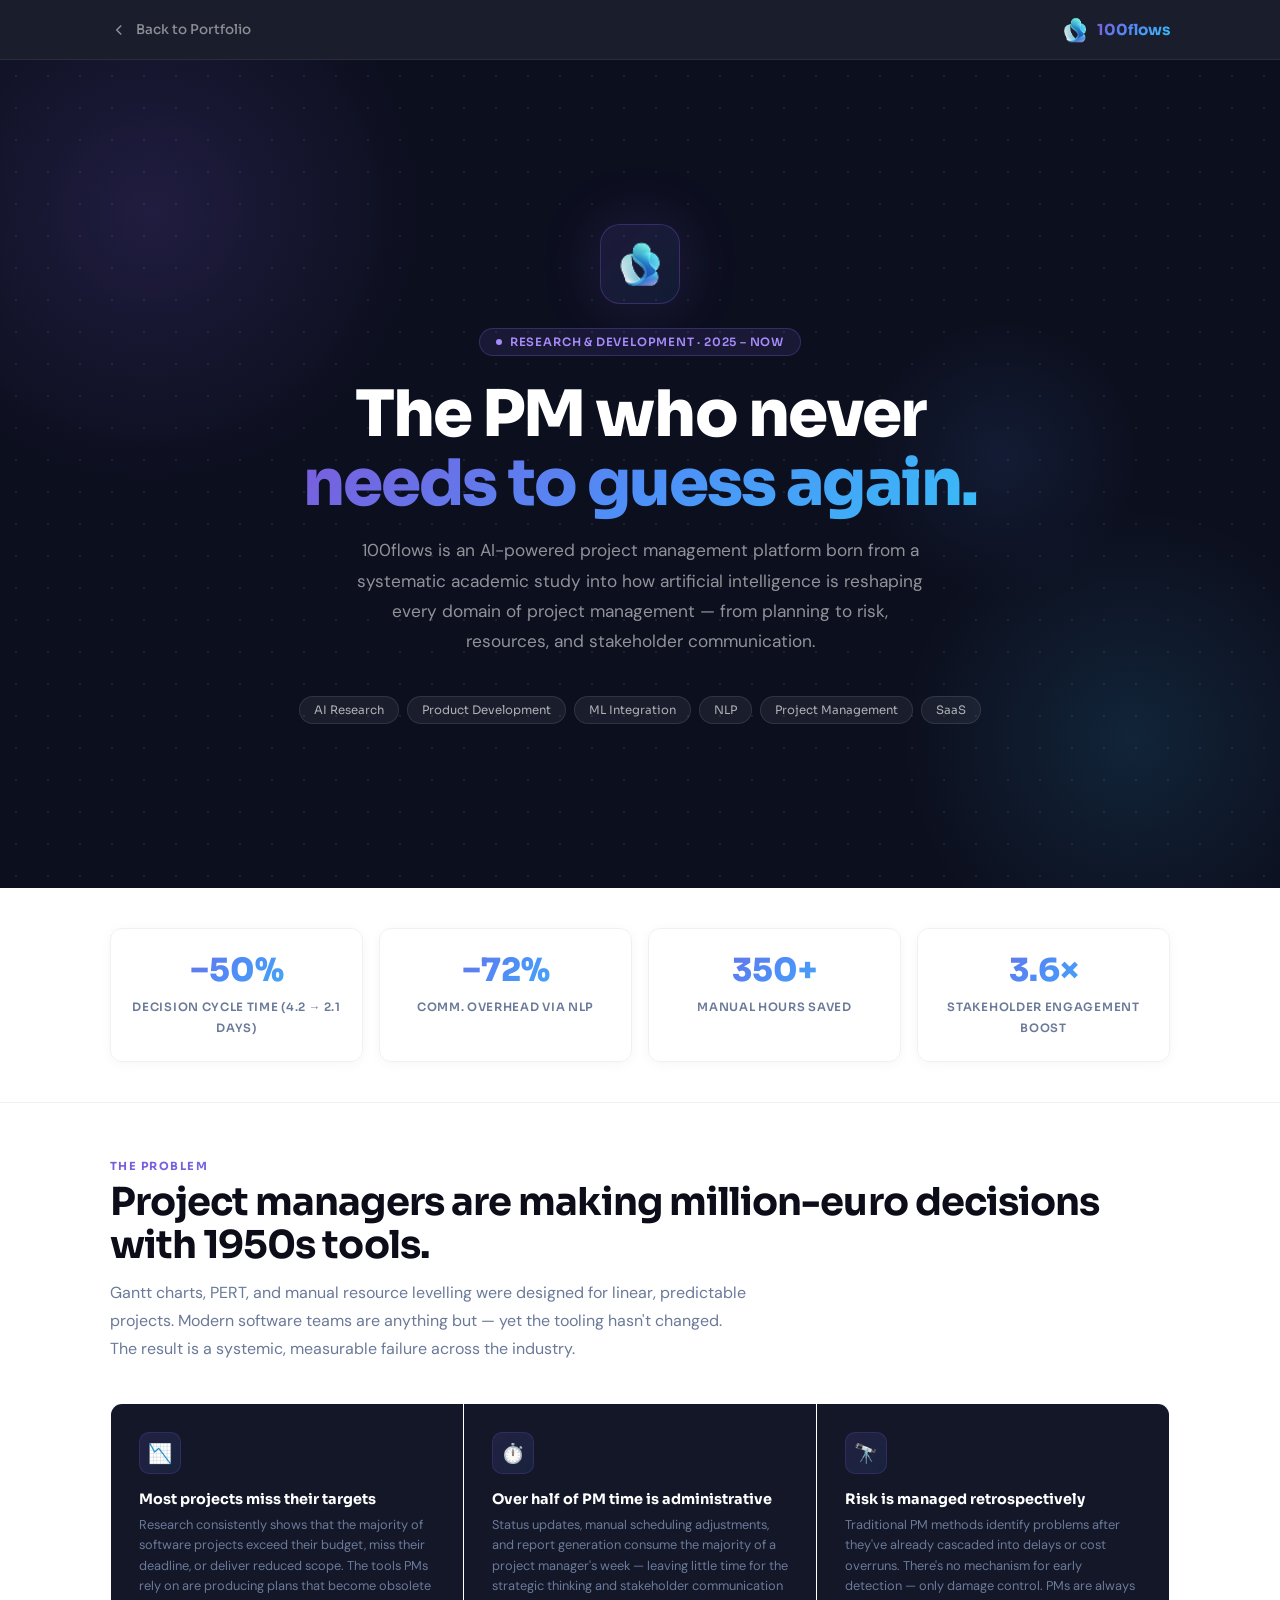
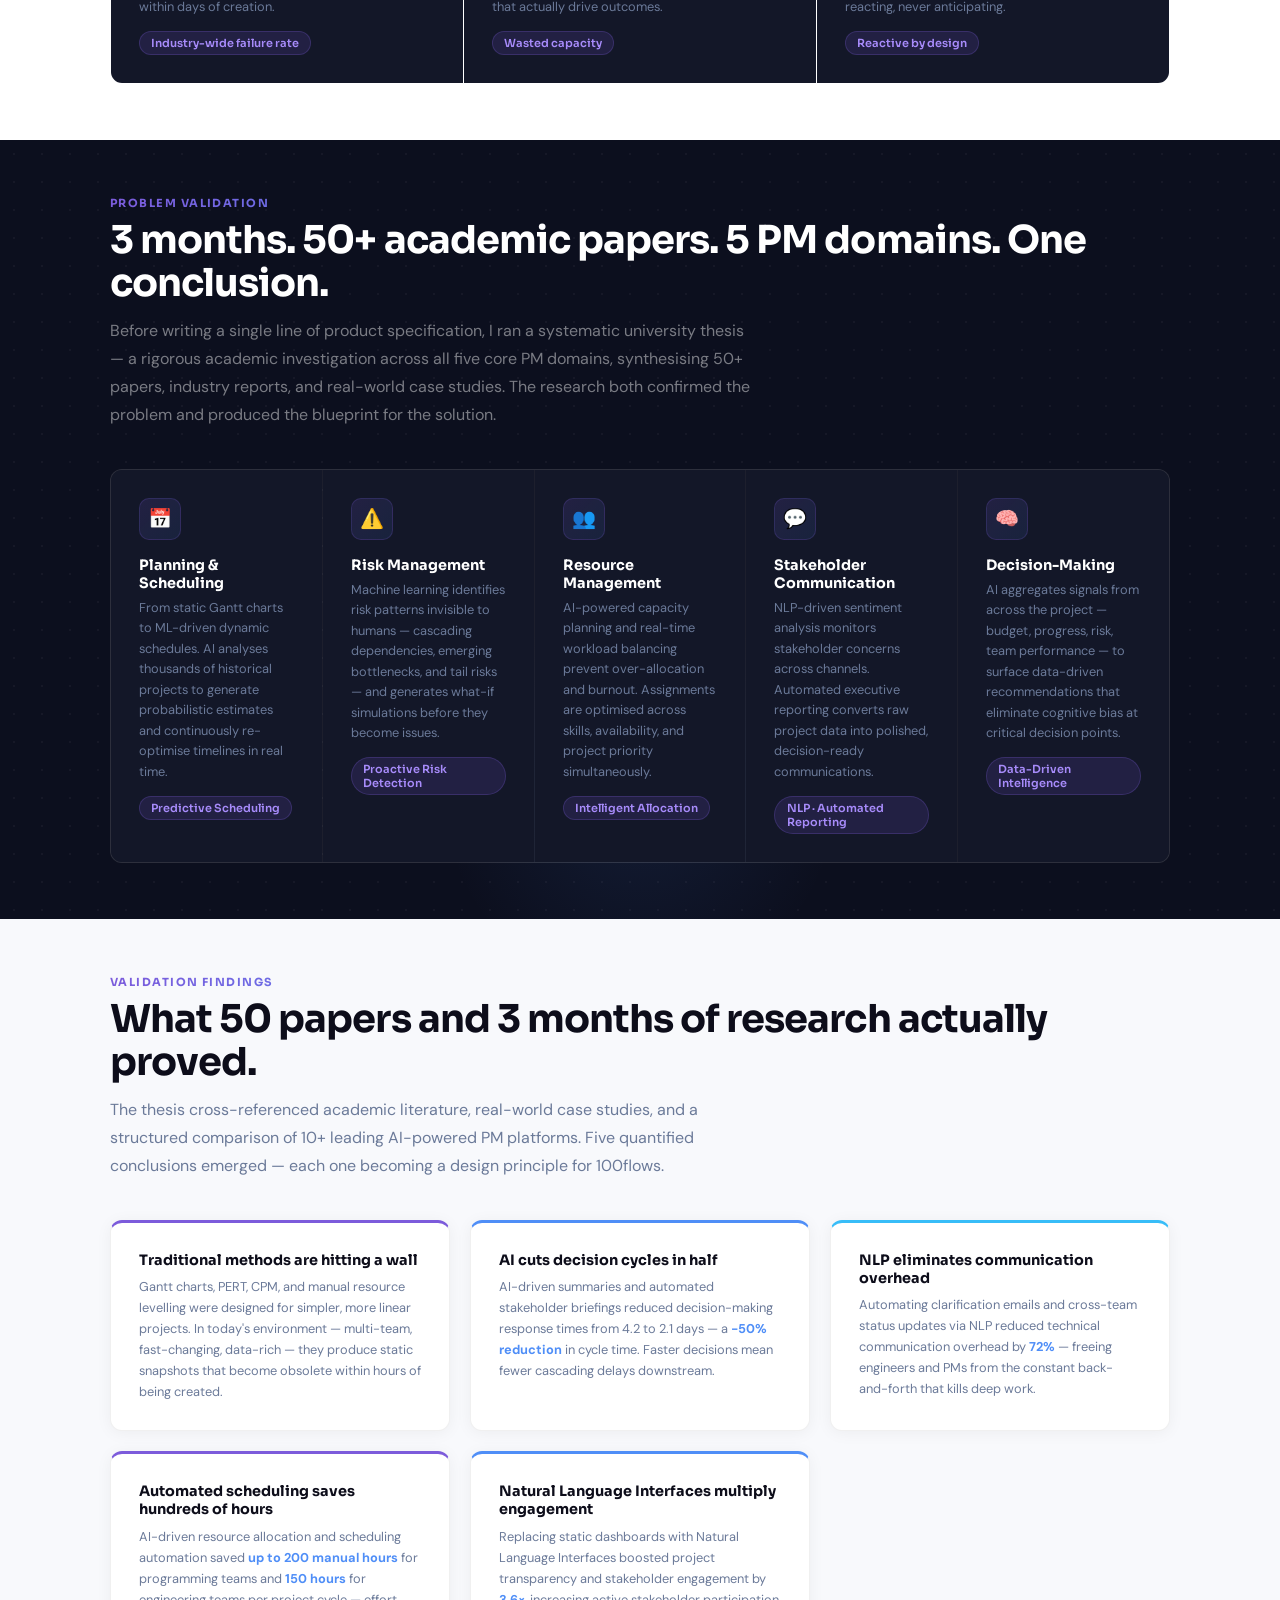
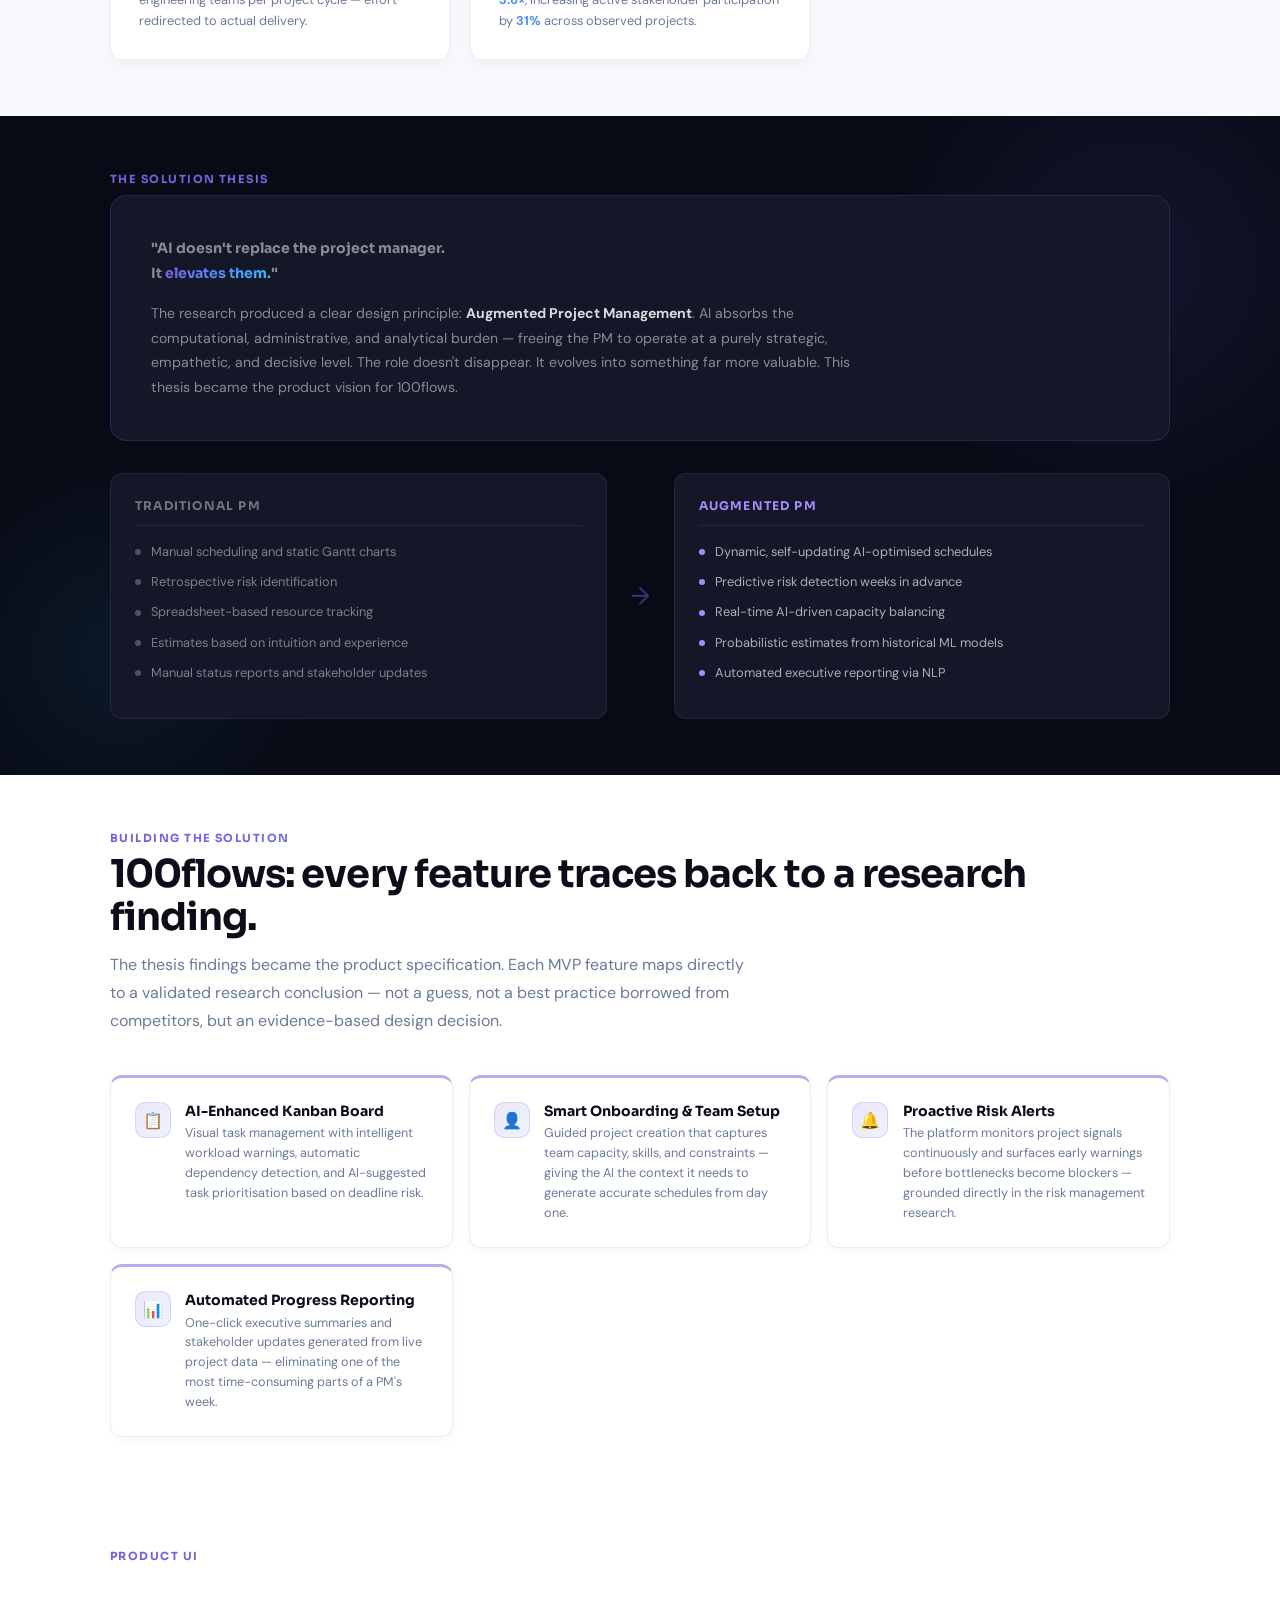
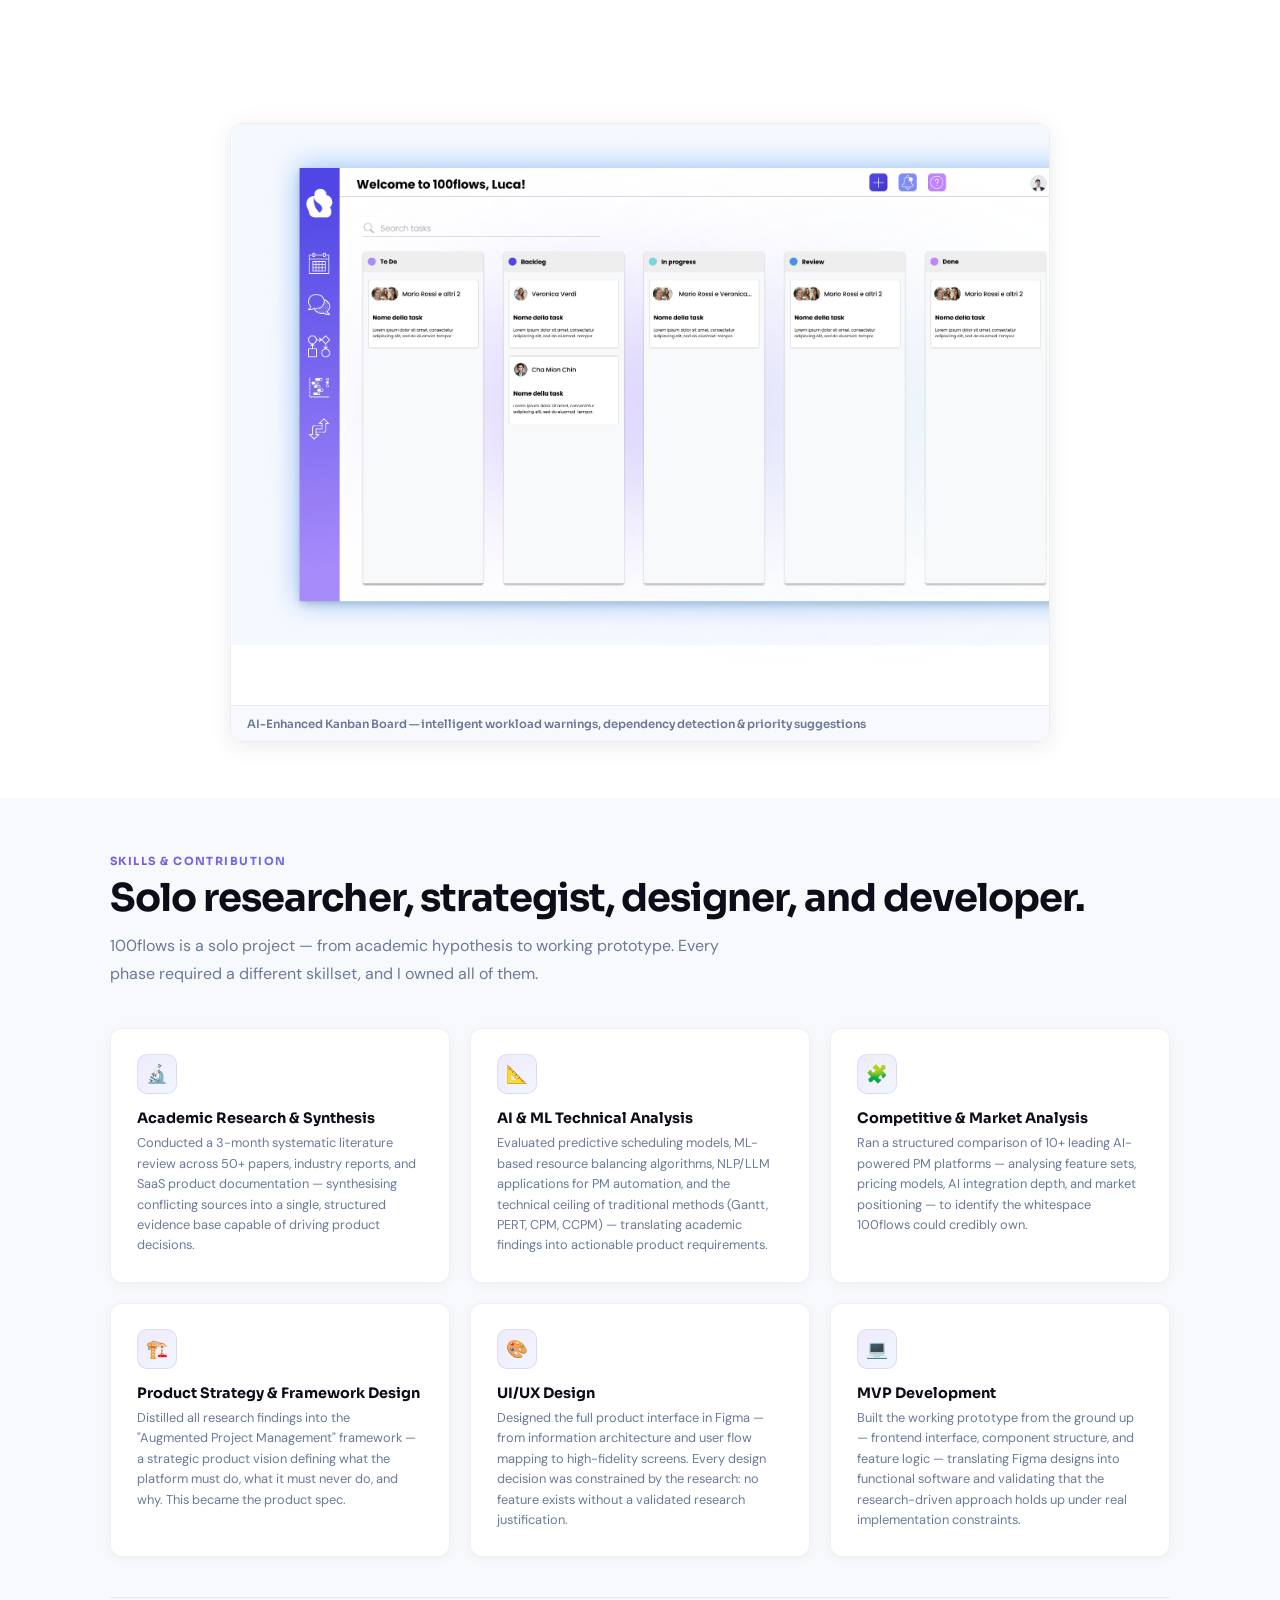
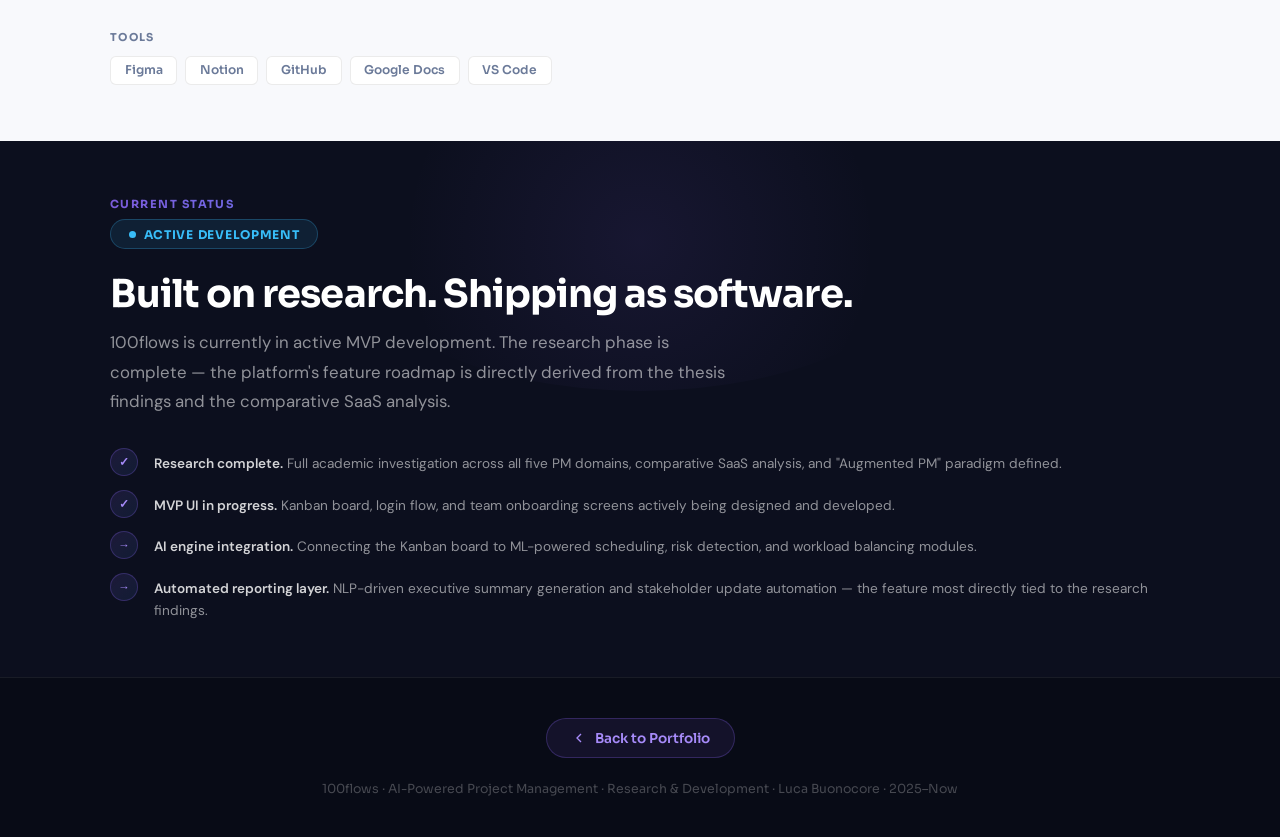
==== 100flows.html @ bc9f70cf "100flows: center kanban screenshot with max-width 820px" ====
<!DOCTYPE html>
<html lang="en">
<head>
  <meta charset="UTF-8"/>
  <meta name="viewport" content="width=device-width, initial-scale=1.0"/>
  <title>100flows – Case Study | Luca Buonocore</title>
  <link href="https://fonts.googleapis.com/css2?family=Sora:wght@300;400;600;700;800&family=DM+Sans:ital,wght@0,300;0,400;0,500;1,300&display=swap" rel="stylesheet"/>
  <style>
    *, *::before, *::after { box-sizing: border-box; margin: 0; padding: 0; }

    :root {
      --text: #0d0d1a;
      --muted: #6b7a99;
      --card-bg: #f8f9fc;
      --fl-dark: #0c0f1e;
      --fl-darker: #080b16;
      --fl-card-dark: #131728;
      --fl-border: rgba(255,255,255,.07);
      --fl-purple: #7c5bdb;
      --fl-blue: #4f8ef7;
      --fl-teal: #38bdf8;
      --fl-grad: linear-gradient(135deg, #7c5bdb 0%, #4f8ef7 50%, #38bdf8 100%);
      --fl-grad-soft: linear-gradient(135deg, rgba(124,91,219,.15) 0%, rgba(79,142,247,.1) 100%);
      --fl-muted: rgba(255,255,255,.45);
    }

    html { scroll-behavior: smooth; }
    body { font-family: 'DM Sans', sans-serif; color: var(--text); background: #fff; overflow-x: hidden; }

    /* ── NAV ── */
    nav {
      position: sticky; top: 0; z-index: 100;
      background: rgba(12,15,30,.94); backdrop-filter: blur(16px);
      border-bottom: 1px solid var(--fl-border);
      height: 60px; display: flex; align-items: center;
      padding: 0 clamp(1rem, 5vw, 3rem);
    }
    .nav-inner {
      max-width: 1060px; width: 100%; margin: auto;
      display: flex; align-items: center; justify-content: space-between;
    }
    .nav-back {
      display: flex; align-items: center; gap: .5rem;
      color: rgba(255,255,255,.5); text-decoration: none;
      font-family: 'Sora', sans-serif; font-size: .84rem; font-weight: 500;
      transition: color .2s;
    }
    .nav-back:hover { color: var(--fl-teal); }
    .nav-back svg { width: 18px; height: 18px; stroke: currentColor; fill: none; stroke-width: 2; }
    .nav-brand {
      display: flex; align-items: center; gap: .55rem;
    }
    .nav-logo-img { width: 26px; height: 26px; }
    .nav-brand-name {
      font-family: 'Sora', sans-serif; font-size: .95rem; font-weight: 700;
      background: var(--fl-grad);
      -webkit-background-clip: text; -webkit-text-fill-color: transparent; background-clip: text;
    }

    /* ── HERO ── */
    .hero {
      position: relative; min-height: 92vh;
      display: flex; align-items: center; justify-content: center;
      text-align: center; padding: 4rem 1.5rem;
      overflow: hidden; background: var(--fl-dark);
    }
    /* Ambient glow */
    .hero-glow {
      position: absolute; border-radius: 50%; pointer-events: none;
    }
    .hg1 { width: 600px; height: 600px; background: radial-gradient(circle, rgba(124,91,219,.18) 0%, transparent 65%); top: -150px; left: -150px; }
    .hg2 { width: 500px; height: 500px; background: radial-gradient(circle, rgba(56,189,248,.12) 0%, transparent 65%); bottom: -100px; right: -100px; }
    .hg3 { width: 300px; height: 300px; background: radial-gradient(circle, rgba(79,142,247,.1) 0%, transparent 65%); top: 30%; right: 10%; }
    /* Dot pattern */
    .hero-dots {
      position: absolute; inset: 0; pointer-events: none;
      background-image: radial-gradient(circle, rgba(255,255,255,.07) 1px, transparent 1px);
      background-size: 32px 32px;
    }
    .hero-content { position: relative; z-index: 2; max-width: 760px; }
    .hero-logo-wrap {
      width: 80px; height: 80px; border-radius: 20px; margin: 0 auto 1.5rem;
      background: var(--fl-grad-soft);
      border: 1px solid rgba(124,91,219,.3);
      display: flex; align-items: center; justify-content: center;
      box-shadow: 0 0 60px rgba(124,91,219,.2);
    }
    .hero-logo-wrap img { width: 46px; height: 46px; }
    .hero-badge {
      display: inline-flex; align-items: center; gap: .5rem; margin-bottom: 1.5rem;
      padding: .35rem 1rem; border-radius: 99px;
      background: rgba(124,91,219,.12); border: 1px solid rgba(124,91,219,.3);
      font-family: 'Sora', sans-serif; font-size: .72rem; font-weight: 600;
      color: #a78bfa; letter-spacing: .07em; text-transform: uppercase;
    }
    .hero-badge-dot { width: 6px; height: 6px; border-radius: 50%; background: #a78bfa; display: inline-block; animation: pulse 2s ease-in-out infinite; }
    @keyframes pulse { 0%,100% { opacity:1; } 50% { opacity:.4; } }
    .hero h1 {
      font-family: 'Sora', sans-serif;
      font-size: clamp(2.2rem, 5.5vw, 4rem);
      font-weight: 800; color: #fff;
      line-height: 1.08; letter-spacing: -.03em; margin-bottom: 1.1rem;
    }
    .hero h1 span {
      background: var(--fl-grad);
      -webkit-background-clip: text; -webkit-text-fill-color: transparent; background-clip: text;
    }
    .hero-sub {
      font-size: clamp(.9rem, 2.2vw, 1.08rem);
      color: rgba(255,255,255,.55); line-height: 1.75;
      max-width: 580px; margin: 0 auto 2.5rem;
    }
    .hero-tags { display: flex; flex-wrap: wrap; gap: .5rem; justify-content: center; }
    .hero-tag {
      padding: .35rem .88rem; border-radius: 99px;
      background: rgba(255,255,255,.06); border: 1px solid rgba(255,255,255,.1);
      font-size: .73rem; font-family: 'Sora', sans-serif; color: rgba(255,255,255,.65);
    }

    /* ── STATS STRIP ── */
    .stats-strip { background: #fff; padding: 2.5rem clamp(1rem, 5vw, 3rem); border-bottom: 1px solid rgba(0,0,0,.06); }
    .stats-inner {
      max-width: 1060px; margin: auto;
      display: grid; grid-template-columns: repeat(auto-fit, minmax(150px, 1fr)); gap: 1rem;
    }
    .stat-card {
      text-align: center; padding: 1.5rem 1rem;
      border-radius: 12px; border: 1px solid rgba(0,0,0,.06);
      box-shadow: 0 2px 12px rgba(0,0,0,.04);
      transition: transform .2s, box-shadow .2s;
    }
    .stat-card:hover { transform: translateY(-3px); box-shadow: 0 8px 28px rgba(124,91,219,.1); }
    .stat-num {
      font-family: 'Sora', sans-serif; font-size: 2rem; font-weight: 800;
      background: var(--fl-grad);
      -webkit-background-clip: text; -webkit-text-fill-color: transparent; background-clip: text;
      display: block; line-height: 1.1; margin-bottom: .4rem;
    }
    .stat-label { font-size: .72rem; color: var(--muted); font-family: 'Sora', sans-serif; font-weight: 600; text-transform: uppercase; letter-spacing: .06em; }

    /* ── SHARED ── */
    section { padding: clamp(2rem, 4.5vw, 3.5rem) clamp(1rem, 5vw, 3rem); }
    .section-inner { max-width: 1060px; margin: auto; }
    .section-label {
      font-family: 'Sora', sans-serif; font-size: .7rem; font-weight: 700;
      text-transform: uppercase; letter-spacing: .13em;
      background: var(--fl-grad);
      -webkit-background-clip: text; -webkit-text-fill-color: transparent; background-clip: text;
      display: block; margin-bottom: .55rem;
    }
    .section-title {
      font-family: 'Sora', sans-serif;
      font-size: clamp(1.6rem, 4vw, 2.4rem);
      font-weight: 700; margin-bottom: .75rem;
      line-height: 1.12; letter-spacing: -.025em;
    }
    .section-desc { font-size: clamp(.88rem, 2vw, 1rem); line-height: 1.75; max-width: 640px; margin-bottom: 2.5rem; }
    .on-light .section-title { color: var(--text); }
    .on-light .section-desc { color: var(--muted); }
    .on-dark .section-title { color: #fff; }
    .on-dark .section-desc { color: var(--fl-muted); }

    /* ── THE RESEARCH (dark) ── */
    #research { background: var(--fl-dark); position: relative; overflow: hidden; }
    #research::before {
      content: ''; position: absolute; inset: 0;
      background-image: radial-gradient(circle, rgba(255,255,255,.04) 1px, transparent 1px);
      background-size: 28px 28px; pointer-events: none;
    }
    .research-glow { position: absolute; width: 400px; height: 400px; border-radius: 50%; background: radial-gradient(circle, rgba(79,142,247,.1) 0%, transparent 70%); bottom: -80px; left: 50%; transform: translateX(-50%); pointer-events: none; }
    .domains-grid {
      display: grid; grid-template-columns: repeat(auto-fit, minmax(180px, 1fr));
      gap: 1px; background: var(--fl-border);
      border: 1px solid var(--fl-border); border-radius: 12px; overflow: hidden;
      position: relative; z-index: 1;
    }
    .domain-card {
      background: var(--fl-card-dark); padding: 1.75rem;
      transition: background .2s;
    }
    .domain-card:hover { background: #2d1f5a; }
    .domain-card:hover h3 { color: #fff; }
    .domain-card:hover p  { color: rgba(255,255,255,.55); }
    .domain-icon {
      width: 42px; height: 42px; border-radius: 10px; margin-bottom: 1rem;
      background: var(--fl-grad-soft); border: 1px solid rgba(124,91,219,.2);
      display: flex; align-items: center; justify-content: center; font-size: 1.2rem;
    }
    .domain-card h3 { font-family: 'Sora', sans-serif; font-size: .9rem; font-weight: 700; color: #fff; margin-bottom: .4rem; }
    .domain-card p { font-size: .8rem; color: var(--muted); line-height: 1.6; }
    .domain-tag {
      display: inline-block; margin-top: .85rem;
      padding: .25rem .7rem; border-radius: 99px;
      background: rgba(124,91,219,.15); border: 1px solid rgba(124,91,219,.25);
      font-family: 'Sora', sans-serif; font-size: .7rem; font-weight: 600; color: #a78bfa;
    }

    /* ── KEY FINDINGS (light) ── */
    #findings { background: var(--card-bg); }
    .findings-grid { display: grid; grid-template-columns: repeat(auto-fit, minmax(280px, 1fr)); gap: 1.25rem; }
    .finding-card {
      background: #fff; border-radius: 12px;
      border: 1px solid rgba(0,0,0,.06); padding: 1.75rem;
      box-shadow: 0 2px 16px rgba(0,0,0,.05);
      border-top: 3px solid transparent;
      border-image: var(--fl-grad) 1;
      border-image-slice: 0 0 0 0 / 0 0 3px 0;
      transition: transform .25s, box-shadow .25s;
    }
    /* Simplified top border using box shadow trick */
    .finding-card { border-top: 3px solid; border-image: none; }
    .finding-card:nth-child(1) { border-top-color: #7c5bdb; }
    .finding-card:nth-child(2) { border-top-color: #4f8ef7; }
    .finding-card:nth-child(3) { border-top-color: #38bdf8; }
    .finding-card:nth-child(4) { border-top-color: #7c5bdb; }
    .finding-card:nth-child(5) { border-top-color: #4f8ef7; }
    .finding-card:hover { transform: translateY(-4px); box-shadow: 0 12px 36px rgba(124,91,219,.1); }
    .finding-card h3 { font-family: 'Sora', sans-serif; font-size: .9rem; font-weight: 700; margin-bottom: .45rem; }
    .finding-card p { font-size: .8rem; color: var(--muted); line-height: 1.65; }

    /* ── THE PARADIGM (dark) ── */
    #paradigm { background: var(--fl-darker); position: relative; overflow: hidden; }
    .paradigm-glow1 { position: absolute; width: 500px; height: 500px; border-radius: 50%; background: radial-gradient(circle, rgba(124,91,219,.12) 0%, transparent 70%); top: -100px; right: -100px; pointer-events: none; }
    .paradigm-glow2 { position: absolute; width: 400px; height: 400px; border-radius: 50%; background: radial-gradient(circle, rgba(56,189,248,.08) 0%, transparent 70%); bottom: -80px; left: -80px; pointer-events: none; }
    .paradigm-box {
      background: var(--fl-card-dark); border: 1px solid rgba(124,91,219,.2);
      border-radius: 16px; padding: 2.5rem; margin-bottom: 2rem;
      position: relative; z-index: 1;
    }
    .paradigm-quote {
      font-family: 'Sora', sans-serif; font-size: clamp(1.3rem, 3vw, 1.8rem);
      font-weight: 700; color: #fff; line-height: 1.3;
      margin-bottom: 1rem;
    }
    .paradigm-quote span {
      background: var(--fl-grad);
      -webkit-background-clip: text; -webkit-text-fill-color: transparent; background-clip: text;
    }
    .paradigm-box p { font-size: .88rem; color: rgba(255,255,255,.5); line-height: 1.75; max-width: 700px; }
    .shift-grid { display: grid; grid-template-columns: 1fr auto 1fr; gap: 1.5rem; align-items: center; position: relative; z-index: 1; }
    .shift-col { background: var(--fl-card-dark); border: 1px solid var(--fl-border); border-radius: 12px; padding: 1.5rem; }
    .shift-col h4 { font-family: 'Sora', sans-serif; font-size: .75rem; font-weight: 700; text-transform: uppercase; letter-spacing: .1em; margin-bottom: 1rem; padding-bottom: .75rem; border-bottom: 1px solid var(--fl-border); }
    .shift-col.before h4 { color: rgba(255,255,255,.4); }
    .shift-col.after h4 { color: #a78bfa; }
    .shift-item { display: flex; gap: .65rem; margin-bottom: .7rem; align-items: flex-start; }
    .shift-dot { width: 6px; height: 6px; border-radius: 50%; margin-top: .45rem; flex-shrink: 0; }
    .before .shift-dot { background: rgba(255,255,255,.25); }
    .after .shift-dot { background: #a78bfa; }
    .shift-item p { font-size: .8rem; color: rgba(255,255,255,.45); line-height: 1.5; }
    .after .shift-item p { color: rgba(255,255,255,.65); }
    .shift-arrow {
      font-size: 1.5rem; color: rgba(124,91,219,.5);
      display: flex; align-items: center; justify-content: center;
    }

    /* ── MVP (light) ── */
    #mvp { background: #fff; }
    .mvp-feature-list { display: grid; grid-template-columns: repeat(auto-fit, minmax(280px, 1fr)); gap: 1rem; }
    .mvp-feature {
      display: flex; gap: .9rem; align-items: flex-start;
      background: #fff; border: 1px solid rgba(0,0,0,.07);
      border-top: 3px solid rgba(124,91,219,.5);
      border-radius: 12px; padding: 1.5rem;
      box-shadow: 0 2px 12px rgba(0,0,0,.04);
      transition: transform .2s, box-shadow .2s;
    }
    .mvp-feature:hover { transform: translateY(-3px); box-shadow: 0 10px 32px rgba(124,91,219,.12); }
    .mvp-feature-dot {
      width: 36px; height: 36px; border-radius: 10px; flex-shrink: 0;
      background: linear-gradient(135deg, rgba(124,91,219,.15), rgba(79,142,247,.1));
      border: 1px solid rgba(124,91,219,.2);
      display: flex; align-items: center; justify-content: center; font-size: 1rem;
    }
    .mvp-feature h4 { font-family: 'Sora', sans-serif; font-size: .88rem; font-weight: 700; margin-bottom: .2rem; }
    .mvp-feature p { font-size: .79rem; color: var(--muted); line-height: 1.58; }
    /* Screenshots */
    .screenshot-grid { display: grid; grid-template-columns: 1fr 1fr; gap: 1.25rem; }
    .screenshot-wrap {
      border-radius: 12px; overflow: hidden;
      border: 1px solid rgba(0,0,0,.07);
      box-shadow: 0 4px 24px rgba(0,0,0,.08);
      transition: transform .3s, box-shadow .3s;
    }
    .screenshot-wrap:first-child { grid-column: 1 / -1; }
    .screenshot-wrap:hover { transform: translateY(-4px); box-shadow: 0 12px 40px rgba(124,91,219,.12); }
    .screenshot-wrap img { width: 100%; display: block; }
    .screenshot-caption {
      padding: .65rem 1rem; background: #f8f9fc;
      font-family: 'Sora', sans-serif; font-size: .72rem;
      font-weight: 600; color: var(--muted); border-top: 1px solid rgba(0,0,0,.06);
    }

    /* ── MY ROLE ── */
    #my-role { background: var(--card-bg); }
    .role-grid { display: grid; grid-template-columns: repeat(auto-fit, minmax(280px, 1fr)); gap: 1.25rem; }
    .role-card {
      background: #fff; border-radius: 12px; border: 1px solid rgba(0,0,0,.06);
      padding: 1.6rem; box-shadow: 0 2px 12px rgba(0,0,0,.04);
      transition: transform .2s, box-shadow .2s;
    }
    .role-card:hover { transform: translateY(-3px); box-shadow: 0 8px 28px rgba(124,91,219,.1); }
    .role-icon {
      width: 40px; height: 40px; border-radius: 10px;
      background: linear-gradient(135deg, rgba(124,91,219,.12), rgba(79,142,247,.08));
      border: 1px solid rgba(124,91,219,.15);
      display: flex; align-items: center; justify-content: center; font-size: 1.1rem; margin-bottom: .9rem;
    }
    .role-card h4 { font-family: 'Sora', sans-serif; font-size: .9rem; font-weight: 700; margin-bottom: .4rem; }
    .role-card p { font-size: .8rem; color: var(--muted); line-height: 1.6; }

    /* ── STATUS (dark) ── */
    #status { background: var(--fl-dark); position: relative; overflow: hidden; }
    .status-glow { position: absolute; width: 600px; height: 300px; border-radius: 50%; background: radial-gradient(circle, rgba(124,91,219,.1) 0%, transparent 70%); top: -50px; left: 50%; transform: translateX(-50%); pointer-events: none; }
    .status-content { position: relative; z-index: 1; }
    .status-badge {
      display: inline-flex; align-items: center; gap: .5rem; margin-bottom: 1.5rem;
      padding: .4rem 1.1rem; border-radius: 99px;
      background: rgba(56,189,248,.1); border: 1px solid rgba(56,189,248,.25);
      font-family: 'Sora', sans-serif; font-size: .75rem; font-weight: 700;
      color: #38bdf8; letter-spacing: .06em; text-transform: uppercase;
    }
    .status-badge-dot { width: 7px; height: 7px; border-radius: 50%; background: #38bdf8; display: inline-block; animation: pulse 2s ease-in-out infinite; }
    .status-desc { font-size: clamp(.9rem, 2vw, 1.05rem); color: rgba(255,255,255,.55); line-height: 1.75; max-width: 620px; margin-bottom: 2rem; }
    .roadmap-items { display: flex; flex-direction: column; gap: .85rem; }
    .roadmap-item { display: flex; gap: 1rem; align-items: flex-start; }
    .roadmap-num {
      width: 28px; height: 28px; border-radius: 50%; flex-shrink: 0;
      background: var(--fl-grad-soft); border: 1px solid rgba(124,91,219,.3);
      display: flex; align-items: center; justify-content: center;
      font-family: 'Sora', sans-serif; font-size: .72rem; font-weight: 700; color: #a78bfa;
    }
    .roadmap-item p { font-size: .85rem; color: rgba(255,255,255,.55); line-height: 1.6; padding-top: .3rem; }
    .roadmap-item p strong { color: rgba(255,255,255,.82); font-weight: 600; }


    /* ── TOOLS STRIP ── */
    .fl-tools { margin-top: 2.5rem; padding-top: 2rem; border-top: 1px solid rgba(0,0,0,.06); }
    .fl-tools-label { font-family: 'Sora', sans-serif; font-size: .68rem; font-weight: 700; text-transform: uppercase; letter-spacing: .12em; color: var(--muted); margin-bottom: .75rem; }
    .fl-tools-row { display: flex; flex-wrap: wrap; gap: .5rem; }
    .fl-tool { padding: .32rem .85rem; border-radius: 6px; background: #fff; border: 1px solid rgba(0,0,0,.08); font-family: 'Sora', sans-serif; font-size: .76rem; font-weight: 600; color: var(--muted); }

    /* ── FOOTER ── */
    .flows-footer {
      background: var(--fl-darker); padding: 2.5rem clamp(1rem, 5vw, 3rem);
      text-align: center; border-top: 1px solid var(--fl-border);
    }
    .back-btn {
      display: inline-flex; align-items: center; gap: .5rem; margin-bottom: 1.4rem;
      padding: .65rem 1.5rem; border-radius: 99px;
      background: rgba(124,91,219,.1); border: 1px solid rgba(124,91,219,.3);
      color: #a78bfa; text-decoration: none;
      font-family: 'Sora', sans-serif; font-size: .85rem; font-weight: 600;
      transition: background .2s, border-color .2s;
    }
    .back-btn:hover { background: rgba(124,91,219,.2); border-color: rgba(124,91,219,.5); }
    .back-btn svg { width: 16px; height: 16px; stroke: currentColor; fill: none; stroke-width: 2; }
    .flows-footer p { font-size: .78rem; color: rgba(255,255,255,.25); font-family: 'Sora', sans-serif; }

    /* ── RESPONSIVE ── */
    @media (max-width: 720px) {
      .mvp-intro-grid { grid-template-columns: 1fr; }
      .shift-grid { grid-template-columns: 1fr; }
      .shift-arrow { transform: rotate(90deg); }
      .screenshot-grid { grid-template-columns: 1fr; }
      .screenshot-wrap:first-child { grid-column: auto; }
    }
  </style>
</head>
<body>

<!-- NAV -->
<nav>
  <div class="nav-inner">
    <a href="index.html" class="nav-back">
      <svg viewBox="0 0 24 24"><polyline points="15 18 9 12 15 6"/></svg>
      Back to Portfolio
    </a>
    <div class="nav-brand">
      <img src="img/100flows/logo.png" alt="100flows logo" class="nav-logo-img"/>
      <span class="nav-brand-name">100flows</span>
    </div>
  </div>
</nav>

<!-- HERO -->
<section class="hero">
  <div class="hero-glow hg1"></div>
  <div class="hero-glow hg2"></div>
  <div class="hero-glow hg3"></div>
  <div class="hero-dots"></div>

  <div class="hero-content">
    <div class="hero-logo-wrap">
      <img src="img/100flows/logo.png" alt="100flows"/>
    </div>
    <div class="hero-badge">
      <span class="hero-badge-dot"></span>
      Research &amp; Development · 2025 – Now
    </div>
    <h1>The PM who never<br><span>needs to guess again.</span></h1>
    <p class="hero-sub">
      100flows is an AI-powered project management platform born from a systematic academic study into how artificial intelligence is reshaping every domain of project management — from planning to risk, resources, and stakeholder communication.
    </p>
    <div class="hero-tags">
      <span class="hero-tag">AI Research</span>
      <span class="hero-tag">Product Development</span>
      <span class="hero-tag">ML Integration</span>
      <span class="hero-tag">NLP</span>
      <span class="hero-tag">Project Management</span>
      <span class="hero-tag">SaaS</span>
    </div>
  </div>
</section>

<!-- STATS STRIP -->
<div class="stats-strip">
  <div class="stats-inner">
    <div class="stat-card">
      <span class="stat-num">−50%</span>
      <span class="stat-label">Decision Cycle Time (4.2 → 2.1 days)</span>
    </div>
    <div class="stat-card">
      <span class="stat-num">−72%</span>
      <span class="stat-label">Comm. Overhead via NLP</span>
    </div>
    <div class="stat-card">
      <span class="stat-num">350+</span>
      <span class="stat-label">Manual Hours Saved</span>
    </div>
    <div class="stat-card">
      <span class="stat-num">3.6×</span>
      <span class="stat-label">Stakeholder Engagement Boost</span>
    </div>
  </div>
</div>

<!-- THE PROBLEM -->
<section id="problem" class="on-light">
  <div class="section-inner">
    <span class="section-label">The Problem</span>
    <h2 class="section-title">Project managers are making million-euro decisions with 1950s tools.</h2>
    <p class="section-desc">
      Gantt charts, PERT, and manual resource levelling were designed for linear, predictable projects. Modern software teams are anything but — yet the tooling hasn't changed. The result is a systemic, measurable failure across the industry.
    </p>
    <div class="domains-grid">
      <div class="domain-card">
        <div class="domain-icon">📉</div>
        <h3>Most projects miss their targets</h3>
        <p>Research consistently shows that the majority of software projects exceed their budget, miss their deadline, or deliver reduced scope. The tools PMs rely on are producing plans that become obsolete within days of creation.</p>
        <span class="domain-tag">Industry-wide failure rate</span>
      </div>
      <div class="domain-card">
        <div class="domain-icon">⏱️</div>
        <h3>Over half of PM time is administrative</h3>
        <p>Status updates, manual scheduling adjustments, and report generation consume the majority of a project manager's week — leaving little time for the strategic thinking and stakeholder communication that actually drive outcomes.</p>
        <span class="domain-tag">Wasted capacity</span>
      </div>
      <div class="domain-card">
        <div class="domain-icon">🔭</div>
        <h3>Risk is managed retrospectively</h3>
        <p>Traditional PM methods identify problems after they've already cascaded into delays or cost overruns. There's no mechanism for early detection — only damage control. PMs are always reacting, never anticipating.</p>
        <span class="domain-tag">Reactive by design</span>
      </div>
    </div>
  </div>
</section>

<!-- VALIDATING THE PROBLEM -->
<section id="research" class="on-dark">
  <div class="research-glow"></div>
  <div class="section-inner">
    <span class="section-label">Problem Validation</span>
    <h2 class="section-title">3 months. 50+ academic papers. 5 PM domains. One conclusion.</h2>
    <p class="section-desc">
      Before writing a single line of product specification, I ran a systematic university thesis — a rigorous academic investigation across all five core PM domains, synthesising 50+ papers, industry reports, and real-world case studies. The research both confirmed the problem and produced the blueprint for the solution.
    </p>
    <div class="domains-grid">
      <div class="domain-card">
        <div class="domain-icon">📅</div>
        <h3>Planning &amp; Scheduling</h3>
        <p>From static Gantt charts to ML-driven dynamic schedules. AI analyses thousands of historical projects to generate probabilistic estimates and continuously re-optimise timelines in real time.</p>
        <span class="domain-tag">Predictive Scheduling</span>
      </div>
      <div class="domain-card">
        <div class="domain-icon">⚠️</div>
        <h3>Risk Management</h3>
        <p>Machine learning identifies risk patterns invisible to humans — cascading dependencies, emerging bottlenecks, and tail risks — and generates what-if simulations before they become issues.</p>
        <span class="domain-tag">Proactive Risk Detection</span>
      </div>
      <div class="domain-card">
        <div class="domain-icon">👥</div>
        <h3>Resource Management</h3>
        <p>AI-powered capacity planning and real-time workload balancing prevent over-allocation and burnout. Assignments are optimised across skills, availability, and project priority simultaneously.</p>
        <span class="domain-tag">Intelligent Allocation</span>
      </div>
      <div class="domain-card">
        <div class="domain-icon">💬</div>
        <h3>Stakeholder Communication</h3>
        <p>NLP-driven sentiment analysis monitors stakeholder concerns across channels. Automated executive reporting converts raw project data into polished, decision-ready communications.</p>
        <span class="domain-tag">NLP · Automated Reporting</span>
      </div>
      <div class="domain-card">
        <div class="domain-icon">🧠</div>
        <h3>Decision-Making</h3>
        <p>AI aggregates signals from across the project — budget, progress, risk, team performance — to surface data-driven recommendations that eliminate cognitive bias at critical decision points.</p>
        <span class="domain-tag">Data-Driven Intelligence</span>
      </div>
    </div>
  </div>
</section>

<!-- KEY FINDINGS -->
<section id="findings" class="on-light">
  <div class="section-inner">
    <span class="section-label">Validation Findings</span>
    <h2 class="section-title">What 50 papers and 3 months of research actually proved.</h2>
    <p class="section-desc">
      The thesis cross-referenced academic literature, real-world case studies, and a structured comparison of 10+ leading AI-powered PM platforms. Five quantified conclusions emerged — each one becoming a design principle for 100flows.
    </p>
    <div class="findings-grid">
      <div class="finding-card">
        <h3>Traditional methods are hitting a wall</h3>
        <p>Gantt charts, PERT, CPM, and manual resource levelling were designed for simpler, more linear projects. In today's environment — multi-team, fast-changing, data-rich — they produce static snapshots that become obsolete within hours of being created.</p>
      </div>
      <div class="finding-card">
        <h3>AI cuts decision cycles in half</h3>
        <p>AI-driven summaries and automated stakeholder briefings reduced decision-making response times from 4.2 to 2.1 days — a <strong style="color:#4f8ef7;">−50% reduction</strong> in cycle time. Faster decisions mean fewer cascading delays downstream.</p>
      </div>
      <div class="finding-card">
        <h3>NLP eliminates communication overhead</h3>
        <p>Automating clarification emails and cross-team status updates via NLP reduced technical communication overhead by <strong style="color:#4f8ef7;">72%</strong> — freeing engineers and PMs from the constant back-and-forth that kills deep work.</p>
      </div>
      <div class="finding-card">
        <h3>Automated scheduling saves hundreds of hours</h3>
        <p>AI-driven resource allocation and scheduling automation saved <strong style="color:#4f8ef7;">up to 200 manual hours</strong> for programming teams and <strong style="color:#4f8ef7;">150 hours</strong> for engineering teams per project cycle — effort redirected to actual delivery.</p>
      </div>
      <div class="finding-card">
        <h3>Natural Language Interfaces multiply engagement</h3>
        <p>Replacing static dashboards with Natural Language Interfaces boosted project transparency and stakeholder engagement by <strong style="color:#4f8ef7;">3.6×</strong>, increasing active stakeholder participation by <strong style="color:#4f8ef7;">31%</strong> across observed projects.</p>
      </div>
    </div>
  </div>
</section>

<!-- THE PARADIGM -->
<section id="paradigm" class="on-dark">
  <div class="paradigm-glow1"></div>
  <div class="paradigm-glow2"></div>
  <div class="section-inner">
    <span class="section-label">The Solution Thesis</span>
    <div class="paradigm-box">
      <p class="paradigm-quote">
        "AI doesn't replace the project manager.<br>
        It <span>elevates them.</span>"
      </p>
      <p>
        The research produced a clear design principle: <strong style="color:rgba(255,255,255,.85);">Augmented Project Management</strong>. AI absorbs the computational, administrative, and analytical burden — freeing the PM to operate at a purely strategic, empathetic, and decisive level. The role doesn't disappear. It evolves into something far more valuable. This thesis became the product vision for 100flows.
      </p>
    </div>
    <div class="shift-grid">
      <div class="shift-col before">
        <h4>Traditional PM</h4>
        <div class="shift-item"><div class="shift-dot"></div><p>Manual scheduling and static Gantt charts</p></div>
        <div class="shift-item"><div class="shift-dot"></div><p>Retrospective risk identification</p></div>
        <div class="shift-item"><div class="shift-dot"></div><p>Spreadsheet-based resource tracking</p></div>
        <div class="shift-item"><div class="shift-dot"></div><p>Estimates based on intuition and experience</p></div>
        <div class="shift-item"><div class="shift-dot"></div><p>Manual status reports and stakeholder updates</p></div>
      </div>
      <div class="shift-arrow">→</div>
      <div class="shift-col after">
        <h4>Augmented PM</h4>
        <div class="shift-item"><div class="shift-dot"></div><p>Dynamic, self-updating AI-optimised schedules</p></div>
        <div class="shift-item"><div class="shift-dot"></div><p>Predictive risk detection weeks in advance</p></div>
        <div class="shift-item"><div class="shift-dot"></div><p>Real-time AI-driven capacity balancing</p></div>
        <div class="shift-item"><div class="shift-dot"></div><p>Probabilistic estimates from historical ML models</p></div>
        <div class="shift-item"><div class="shift-dot"></div><p>Automated executive reporting via NLP</p></div>
      </div>
    </div>
  </div>
</section>

<!-- MVP -->
<section id="mvp" class="on-light">
  <div class="section-inner">
    <span class="section-label">Building the Solution</span>
    <h2 class="section-title">100flows: every feature traces back to a research finding.</h2>
    <p class="section-desc">
      The thesis findings became the product specification. Each MVP feature maps directly to a validated research conclusion — not a guess, not a best practice borrowed from competitors, but an evidence-based design decision.
    </p>
    <div class="mvp-feature-list">
      <div class="mvp-feature">
        <div class="mvp-feature-dot">📋</div>
        <div>
          <h4>AI-Enhanced Kanban Board</h4>
          <p>Visual task management with intelligent workload warnings, automatic dependency detection, and AI-suggested task prioritisation based on deadline risk.</p>
        </div>
      </div>
      <div class="mvp-feature">
        <div class="mvp-feature-dot">👤</div>
        <div>
          <h4>Smart Onboarding &amp; Team Setup</h4>
          <p>Guided project creation that captures team capacity, skills, and constraints — giving the AI the context it needs to generate accurate schedules from day one.</p>
        </div>
      </div>
      <div class="mvp-feature">
        <div class="mvp-feature-dot">🔔</div>
        <div>
          <h4>Proactive Risk Alerts</h4>
          <p>The platform monitors project signals continuously and surfaces early warnings before bottlenecks become blockers — grounded directly in the risk management research.</p>
        </div>
      </div>
      <div class="mvp-feature">
        <div class="mvp-feature-dot">📊</div>
        <div>
          <h4>Automated Progress Reporting</h4>
          <p>One-click executive summaries and stakeholder updates generated from live project data — eliminating one of the most time-consuming parts of a PM's week.</p>
        </div>
      </div>
    </div>

  </div>
</section>

<!-- UI SCREENSHOTS -->
<section id="screenshots" class="on-dark">
  <div class="section-inner">
    <span class="section-label">Product UI</span>
    <h2 class="section-title">From research to pixels.</h2>
    <p class="section-desc">
      Every screen maps directly to a validated research finding. No decorative features — only evidence-based design decisions built from the thesis.
    </p>
    <div class="screenshot-grid" style="display:block;max-width:820px;margin:0 auto;">
      <div class="screenshot-wrap" style="grid-column:auto;">
        <img src="img/100flows/Kanban_board_page.png" alt="100flows Kanban Board"/>
        <p class="screenshot-caption">AI-Enhanced Kanban Board — intelligent workload warnings, dependency detection &amp; priority suggestions</p>
      </div>
    </div>
  </div>
</section>

<!-- MY ROLE -->
<section id="my-role" class="on-light">
  <div class="section-inner">
    <span class="section-label">Skills &amp; Contribution</span>
    <h2 class="section-title">Solo researcher, strategist, designer, and developer.</h2>
    <p class="section-desc">
      100flows is a solo project — from academic hypothesis to working prototype. Every phase required a different skillset, and I owned all of them.
    </p>
    <div class="role-grid">
      <div class="role-card">
        <div class="role-icon">🔬</div>
        <h4>Academic Research &amp; Synthesis</h4>
        <p>Conducted a 3-month systematic literature review across 50+ papers, industry reports, and SaaS product documentation — synthesising conflicting sources into a single, structured evidence base capable of driving product decisions.</p>
      </div>
      <div class="role-card">
        <div class="role-icon">📐</div>
        <h4>AI &amp; ML Technical Analysis</h4>
        <p>Evaluated predictive scheduling models, ML-based resource balancing algorithms, NLP/LLM applications for PM automation, and the technical ceiling of traditional methods (Gantt, PERT, CPM, CCPM) — translating academic findings into actionable product requirements.</p>
      </div>
      <div class="role-card">
        <div class="role-icon">🧩</div>
        <h4>Competitive &amp; Market Analysis</h4>
        <p>Ran a structured comparison of 10+ leading AI-powered PM platforms — analysing feature sets, pricing models, AI integration depth, and market positioning — to identify the whitespace 100flows could credibly own.</p>
      </div>
      <div class="role-card">
        <div class="role-icon">🏗️</div>
        <h4>Product Strategy &amp; Framework Design</h4>
        <p>Distilled all research findings into the "Augmented Project Management" framework — a strategic product vision defining what the platform must do, what it must never do, and why. This became the product spec.</p>
      </div>
      <div class="role-card">
        <div class="role-icon">🎨</div>
        <h4>UI/UX Design</h4>
        <p>Designed the full product interface in Figma — from information architecture and user flow mapping to high-fidelity screens. Every design decision was constrained by the research: no feature exists without a validated research justification.</p>
      </div>
      <div class="role-card">
        <div class="role-icon">💻</div>
        <h4>MVP Development</h4>
        <p>Built the working prototype from the ground up — frontend interface, component structure, and feature logic — translating Figma designs into functional software and validating that the research-driven approach holds up under real implementation constraints.</p>
      </div>
    </div>
    <div class="fl-tools">
      <p class="fl-tools-label">Tools</p>
      <div class="fl-tools-row">
        <span class="fl-tool">Figma</span>
        <span class="fl-tool">Notion</span>
        <span class="fl-tool">GitHub</span>
        <span class="fl-tool">Google Docs</span>
        <span class="fl-tool">VS Code</span>
      </div>
    </div>
  </div>
</section>

<!-- STATUS -->
<section id="status" class="on-dark">
  <div class="status-glow"></div>
  <div class="section-inner status-content">
    <span class="section-label">Current Status</span>
    <div class="status-badge">
      <span class="status-badge-dot"></span>
      Active Development
    </div>
    <h2 class="section-title" style="color:#fff;">Built on research. Shipping as software.</h2>
    <p class="status-desc">
      100flows is currently in active MVP development. The research phase is complete — the platform's feature roadmap is directly derived from the thesis findings and the comparative SaaS analysis.
    </p>
    <div class="roadmap-items">
      <div class="roadmap-item">
        <div class="roadmap-num">✓</div>
        <p><strong>Research complete.</strong> Full academic investigation across all five PM domains, comparative SaaS analysis, and "Augmented PM" paradigm defined.</p>
      </div>
      <div class="roadmap-item">
        <div class="roadmap-num">✓</div>
        <p><strong>MVP UI in progress.</strong> Kanban board, login flow, and team onboarding screens actively being designed and developed.</p>
      </div>
      <div class="roadmap-item">
        <div class="roadmap-num">→</div>
        <p><strong>AI engine integration.</strong> Connecting the Kanban board to ML-powered scheduling, risk detection, and workload balancing modules.</p>
      </div>
      <div class="roadmap-item">
        <div class="roadmap-num">→</div>
        <p><strong>Automated reporting layer.</strong> NLP-driven executive summary generation and stakeholder update automation — the feature most directly tied to the research findings.</p>
      </div>
    </div>
  </div>
</section>

<!-- FOOTER -->
<footer class="flows-footer">
  <a href="index.html" class="back-btn">
    <svg viewBox="0 0 24 24"><polyline points="15 18 9 12 15 6"/></svg>
    Back to Portfolio
  </a>
  <p>100flows · AI-Powered Project Management · Research &amp; Development · Luca Buonocore · 2025–Now</p>
</footer>

</body>
</html>
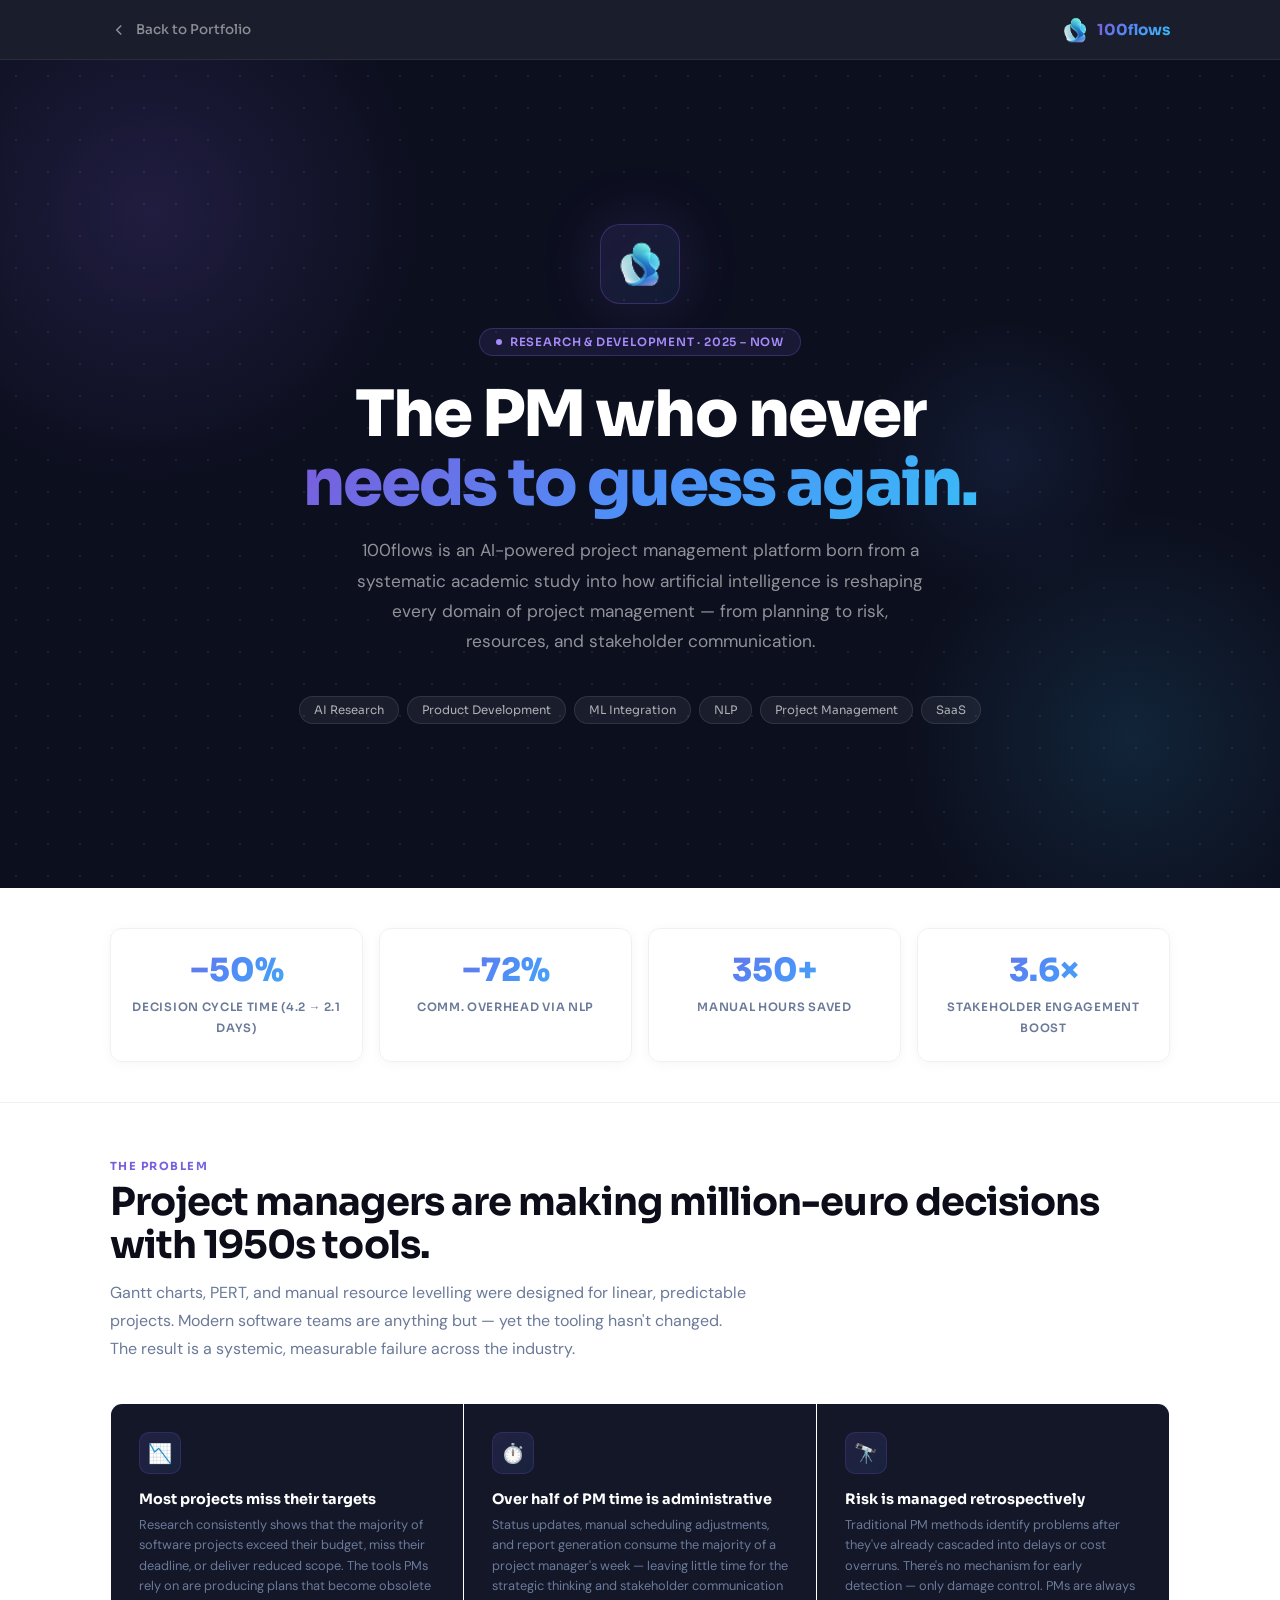
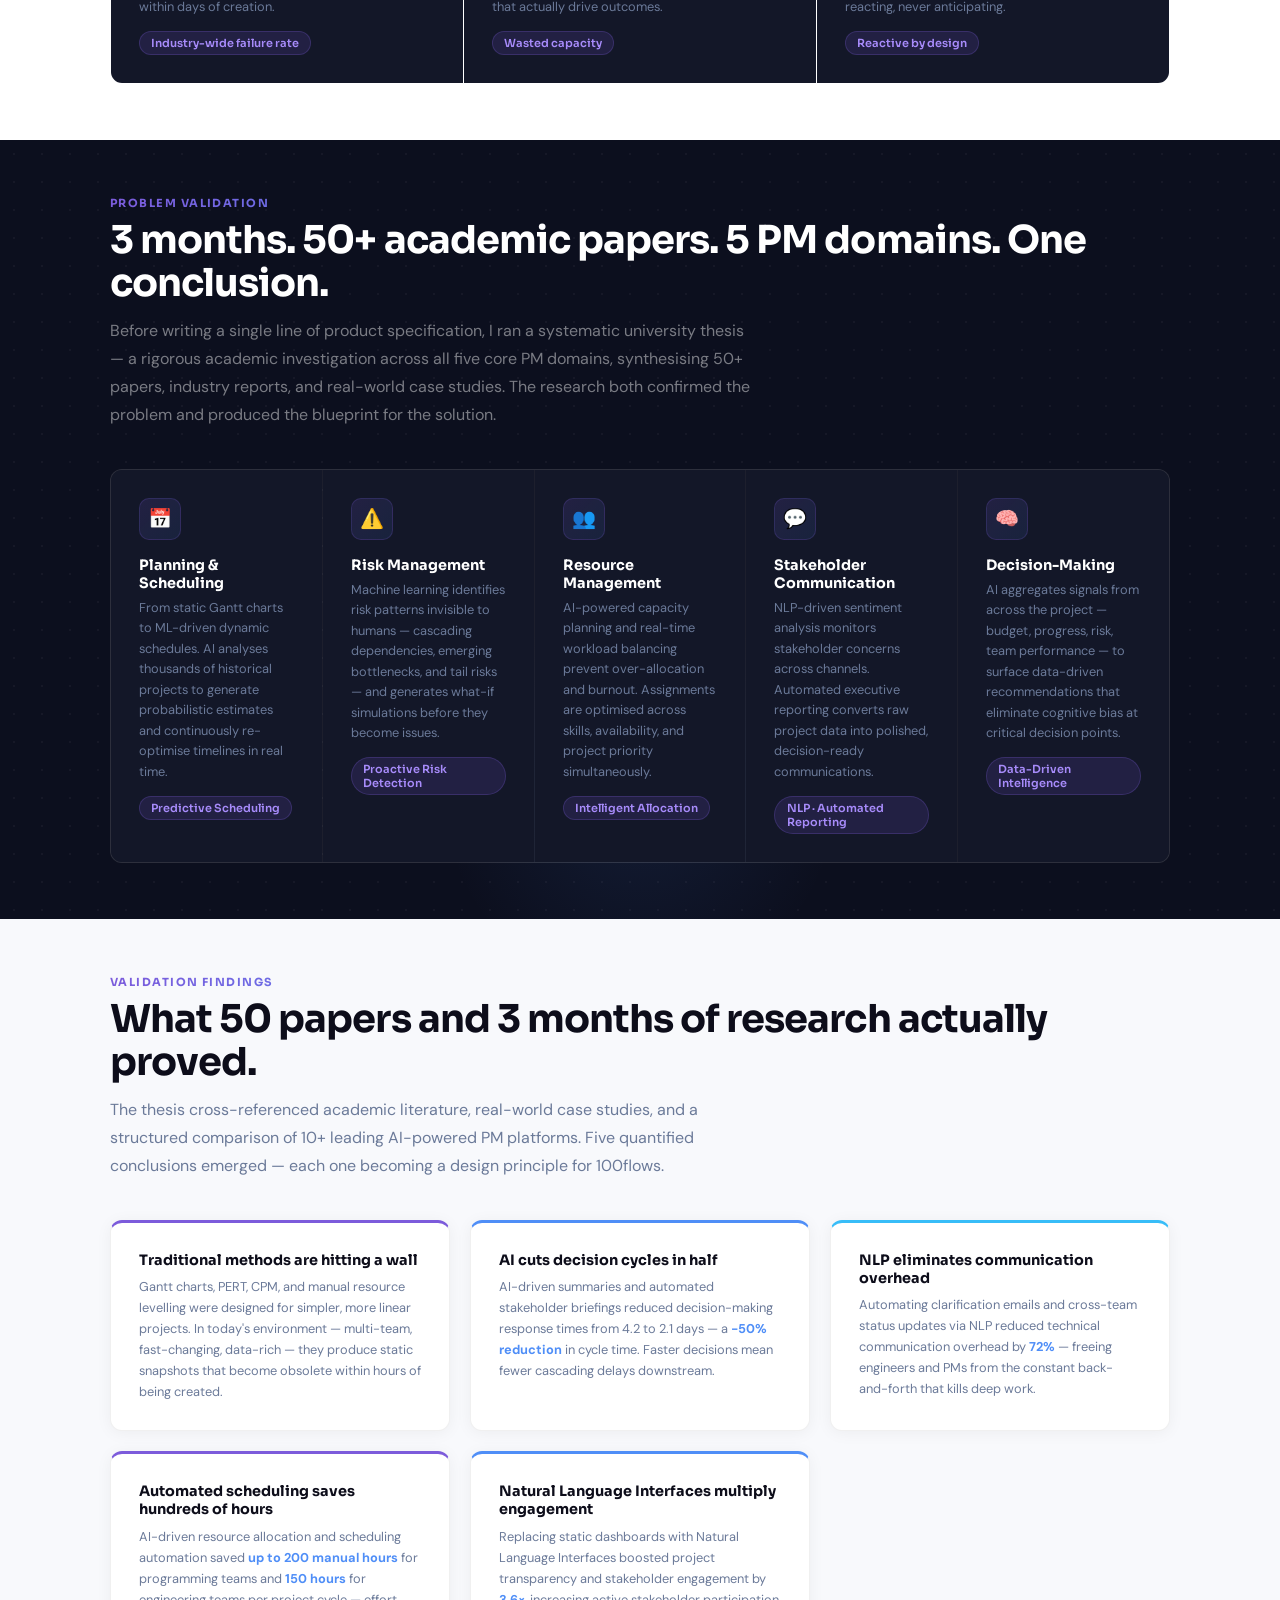
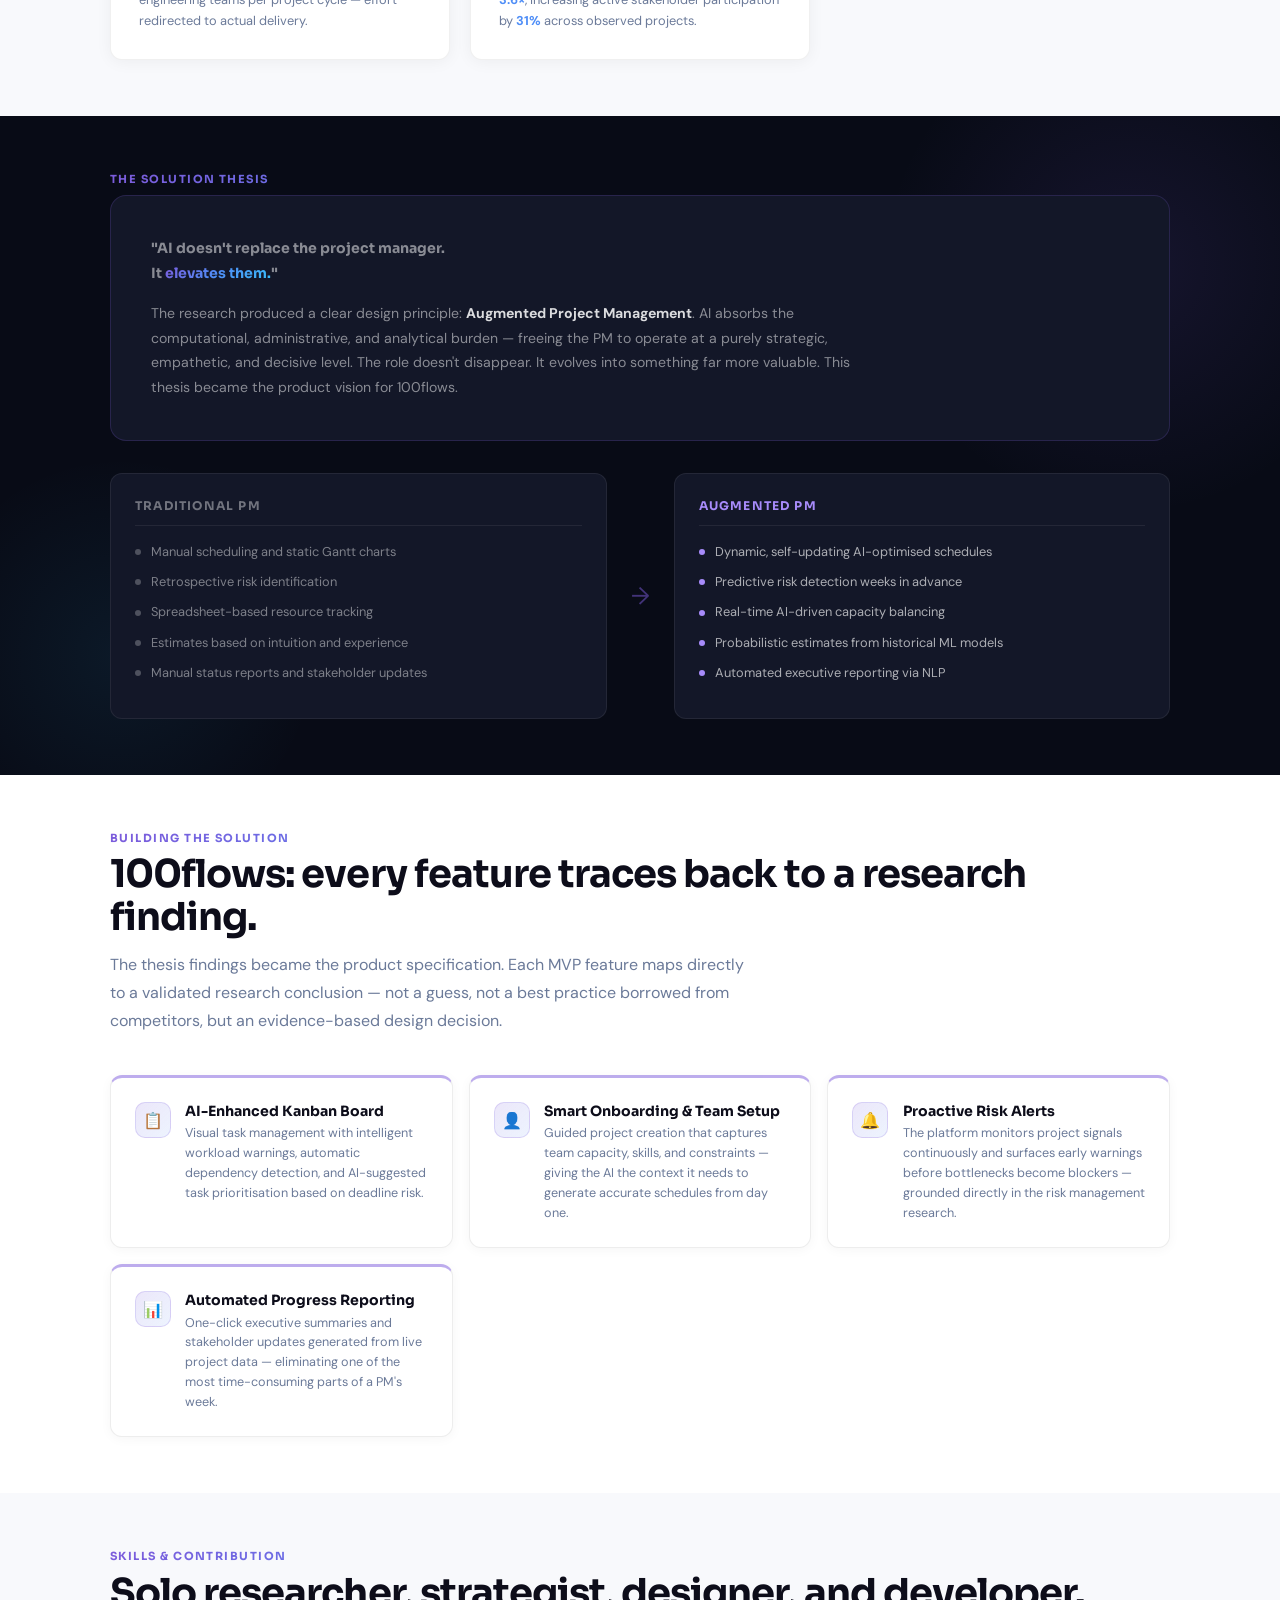
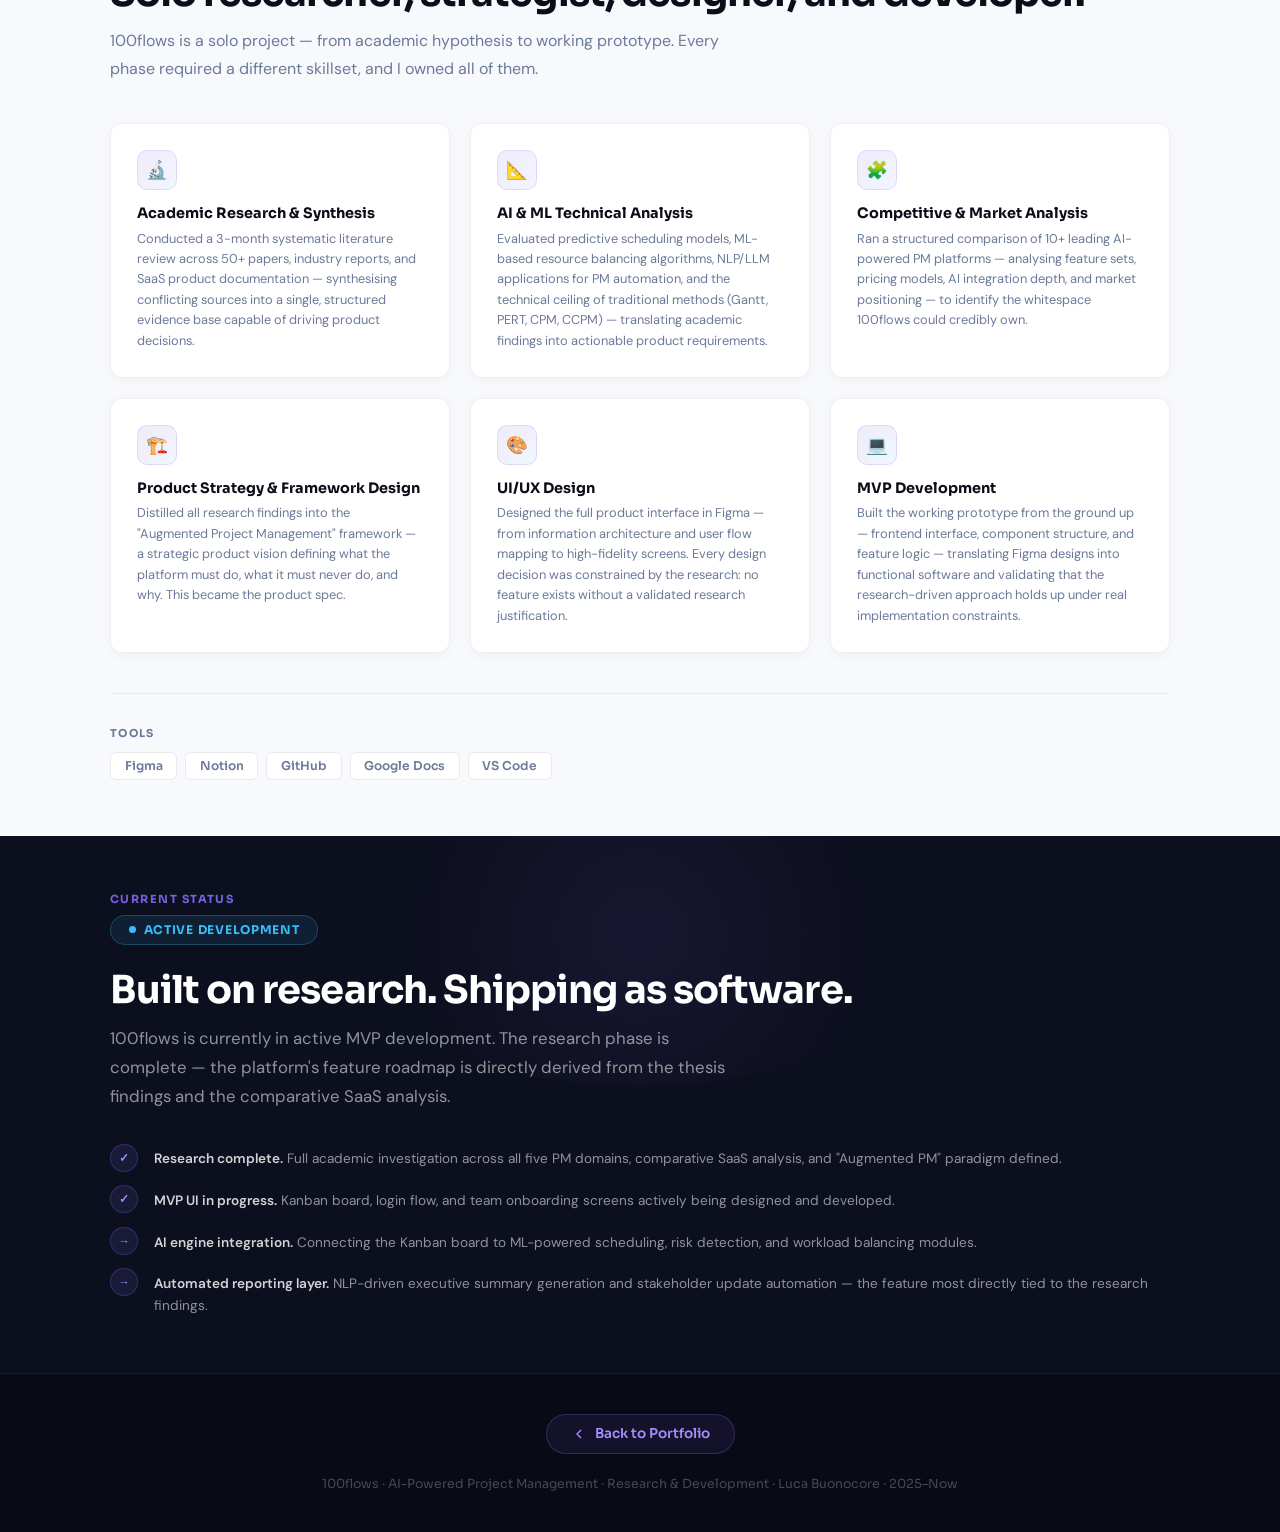
==== commit e93d0003: "100flows: remove UI screenshots section" ====
--- a/100flows.html
+++ b/100flows.html
@@ -621,22 +621,6 @@
   </div>
 </section>
 
-<!-- UI SCREENSHOTS -->
-<section id="screenshots" class="on-dark">
-  <div class="section-inner">
-    <span class="section-label">Product UI</span>
-    <h2 class="section-title">From research to pixels.</h2>
-    <p class="section-desc">
-      Every screen maps directly to a validated research finding. No decorative features — only evidence-based design decisions built from the thesis.
-    </p>
-    <div class="screenshot-grid" style="display:block;max-width:820px;margin:0 auto;">
-      <div class="screenshot-wrap" style="grid-column:auto;">
-        <img src="img/100flows/Kanban_board_page.png" alt="100flows Kanban Board"/>
-        <p class="screenshot-caption">AI-Enhanced Kanban Board — intelligent workload warnings, dependency detection &amp; priority suggestions</p>
-      </div>
-    </div>
-  </div>
-</section>
 
 <!-- MY ROLE -->
 <section id="my-role" class="on-light">
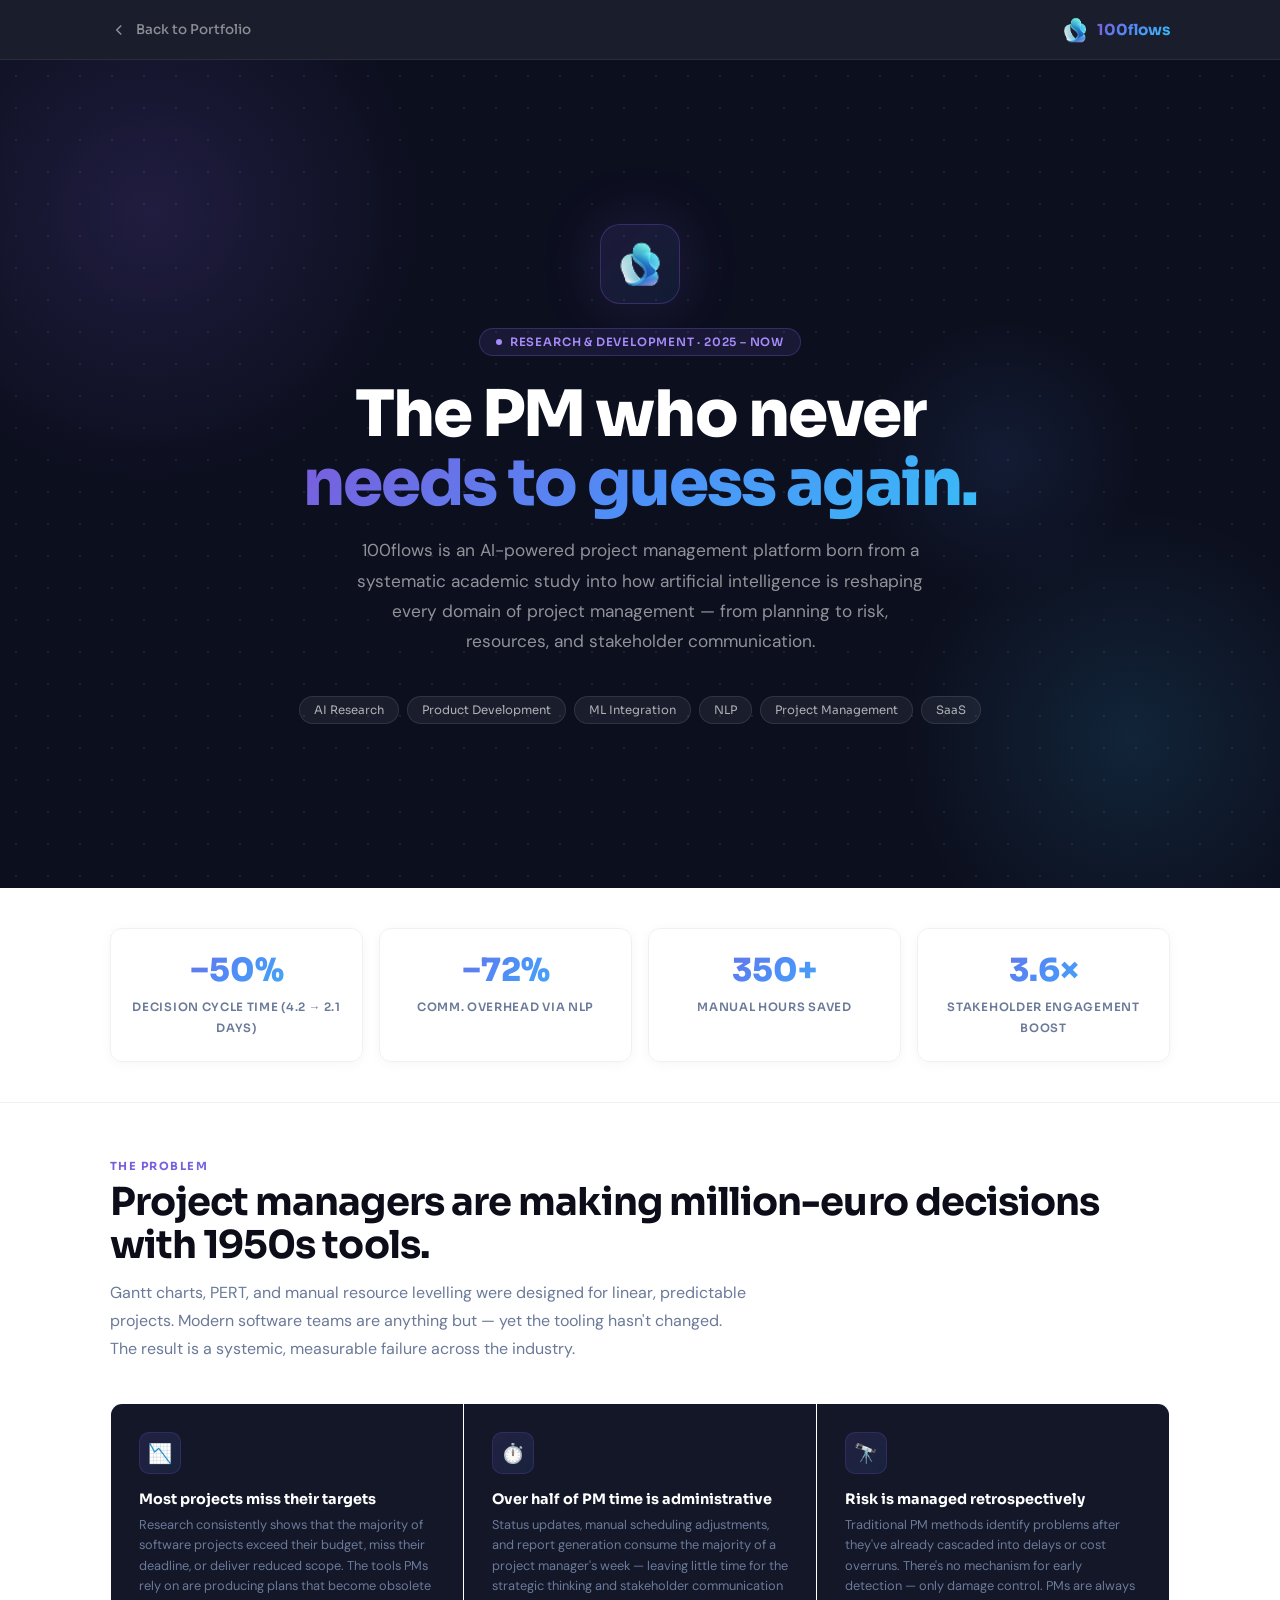
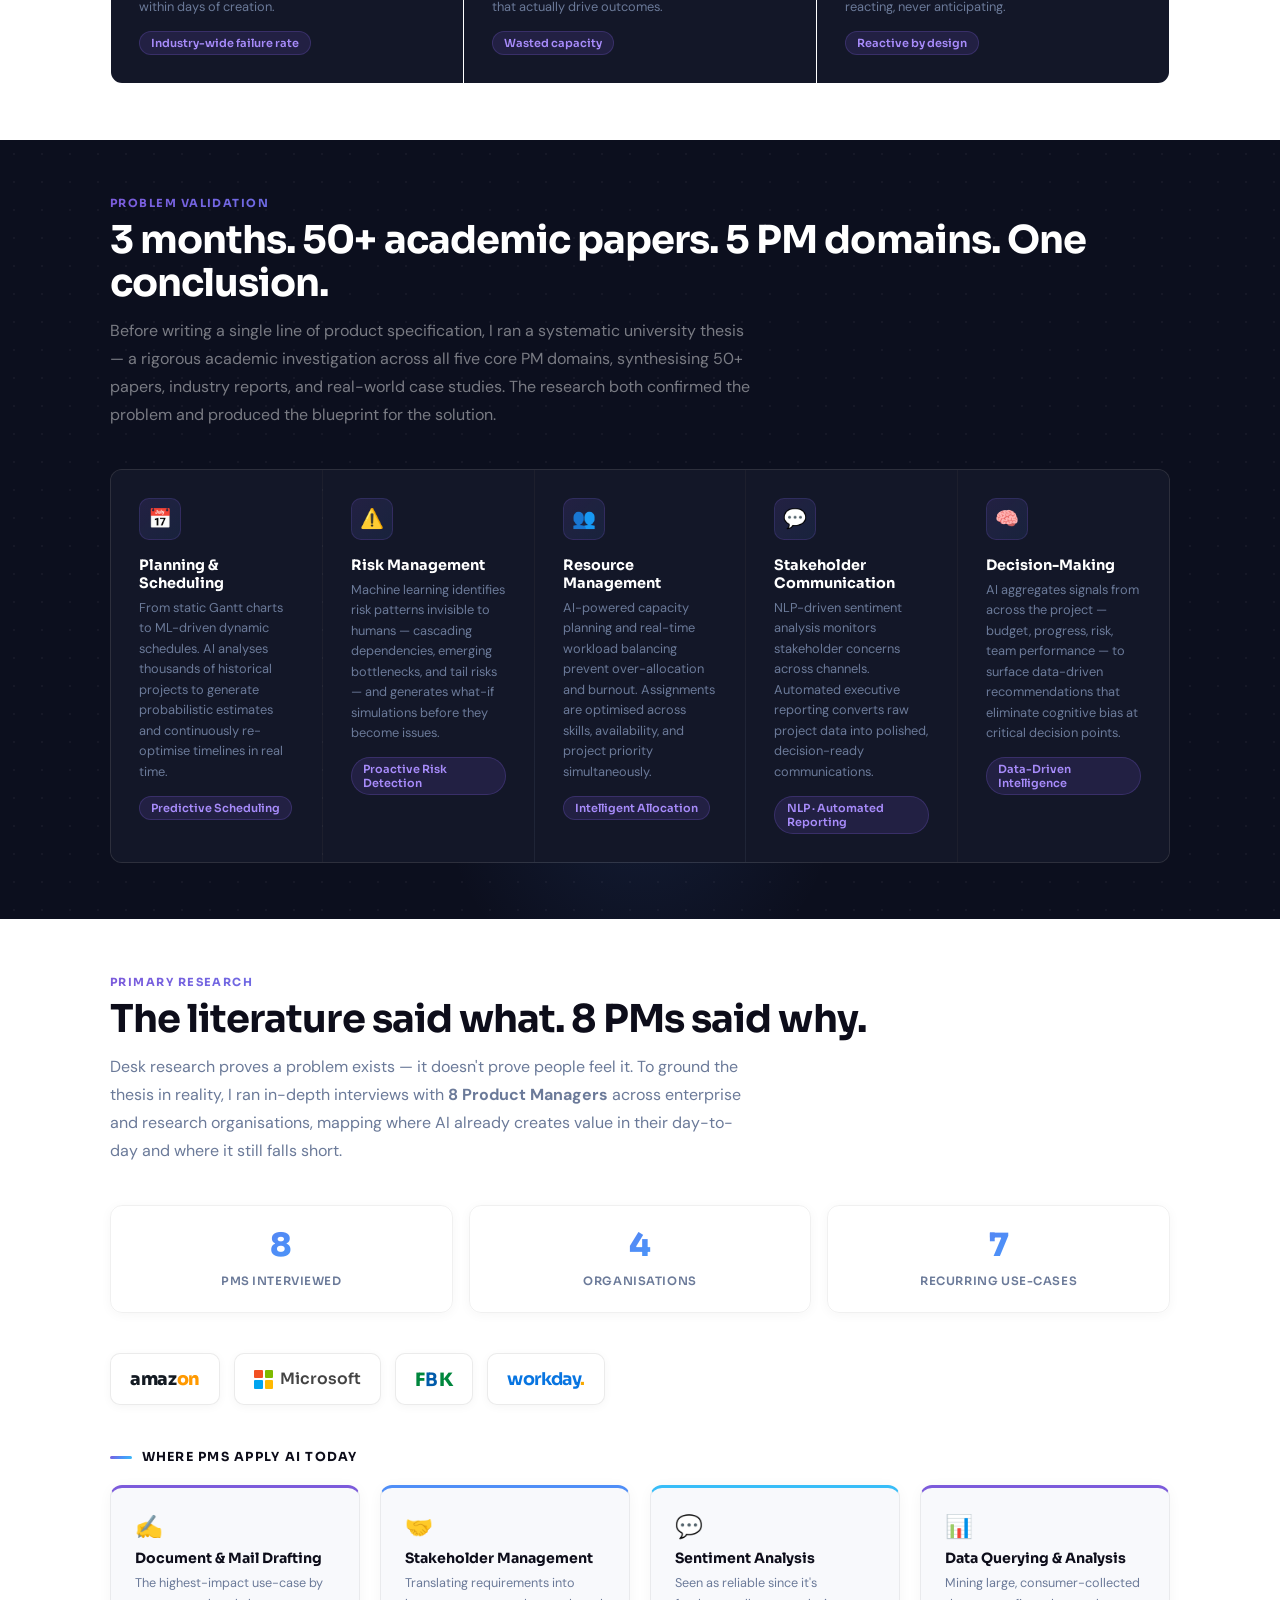
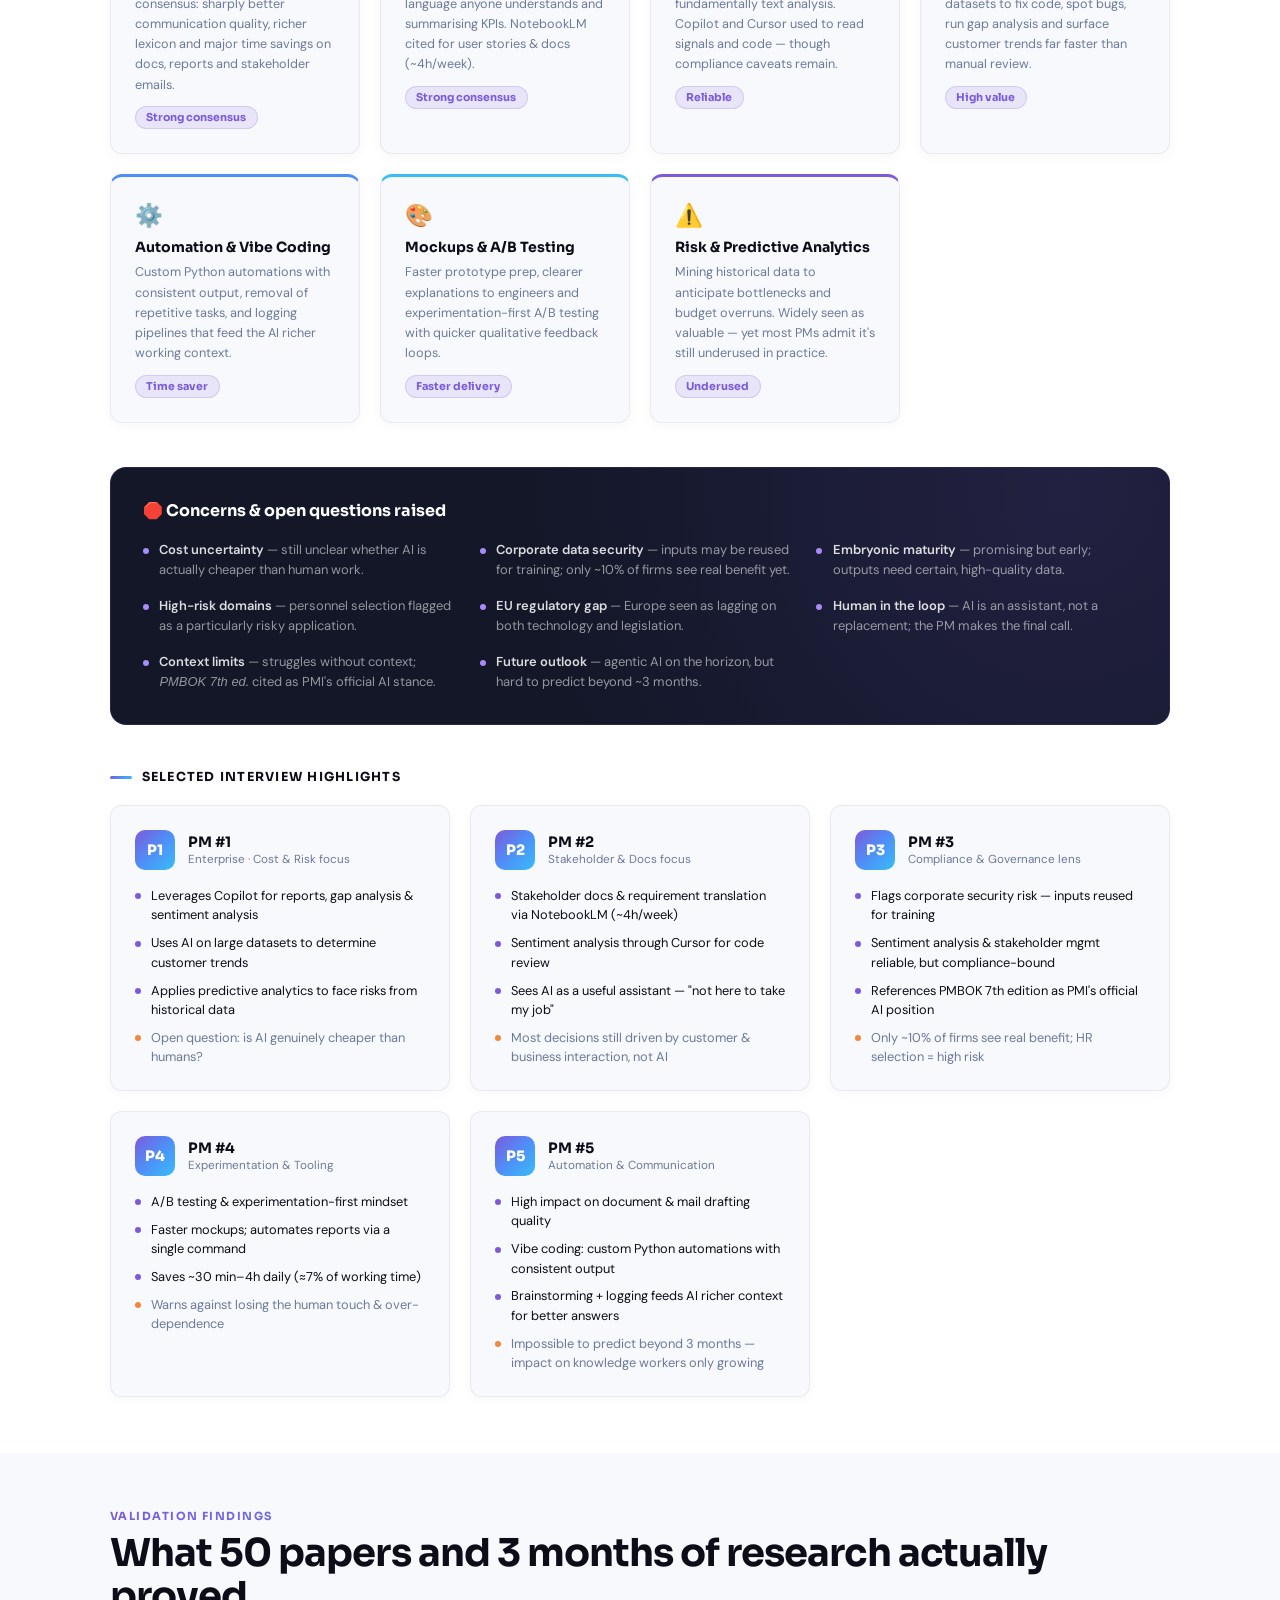
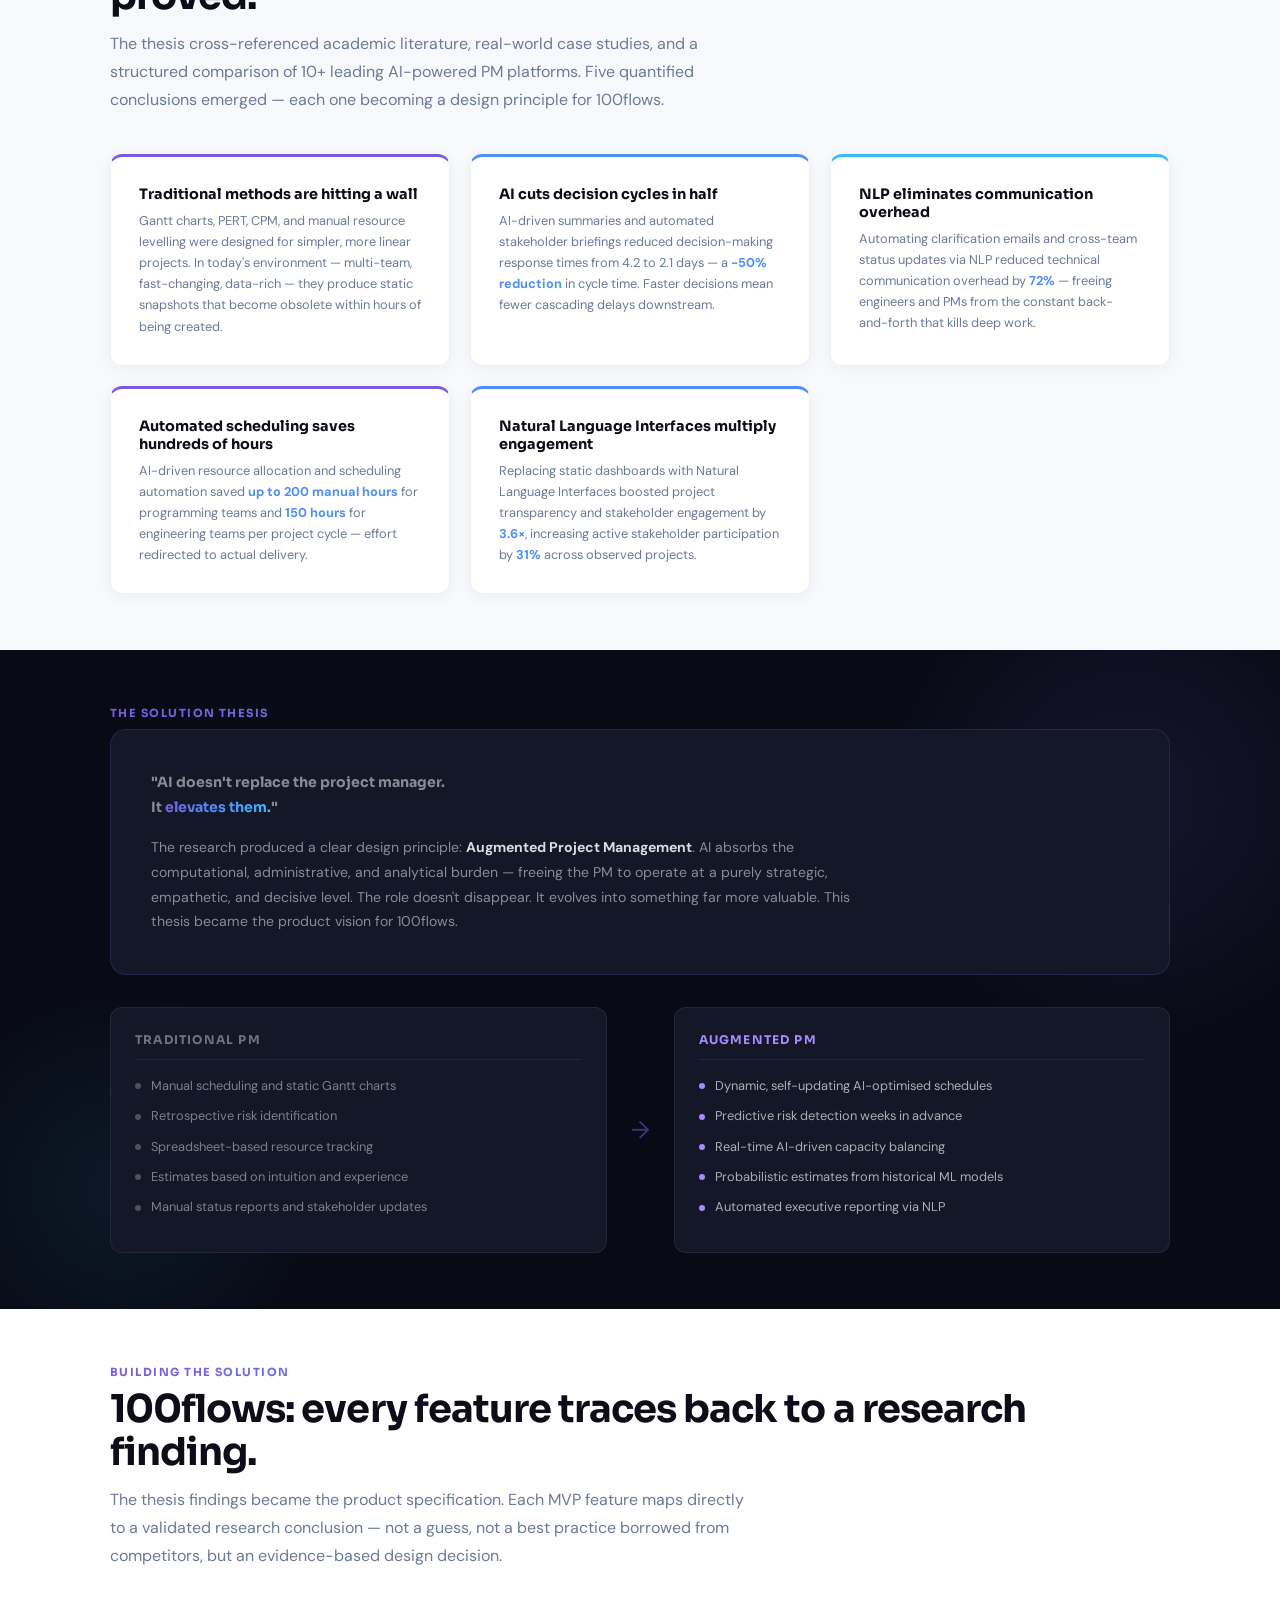
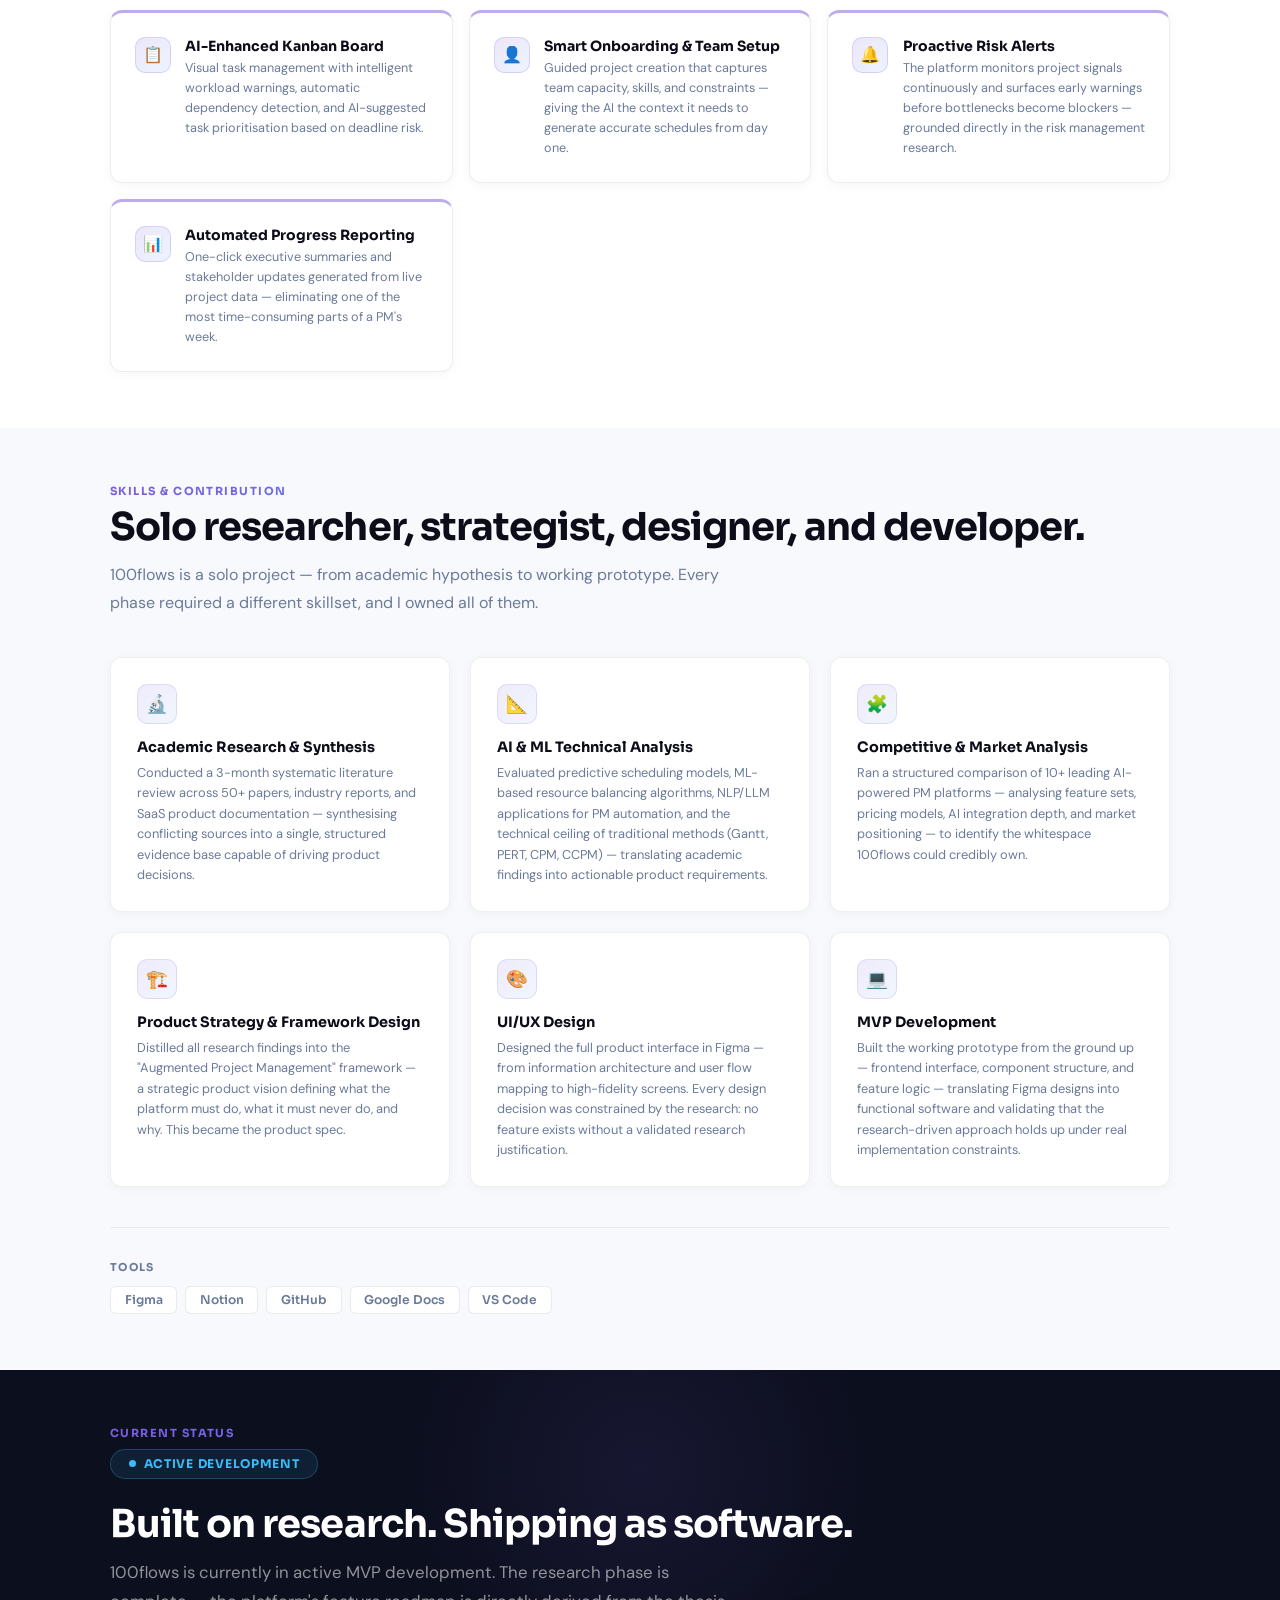
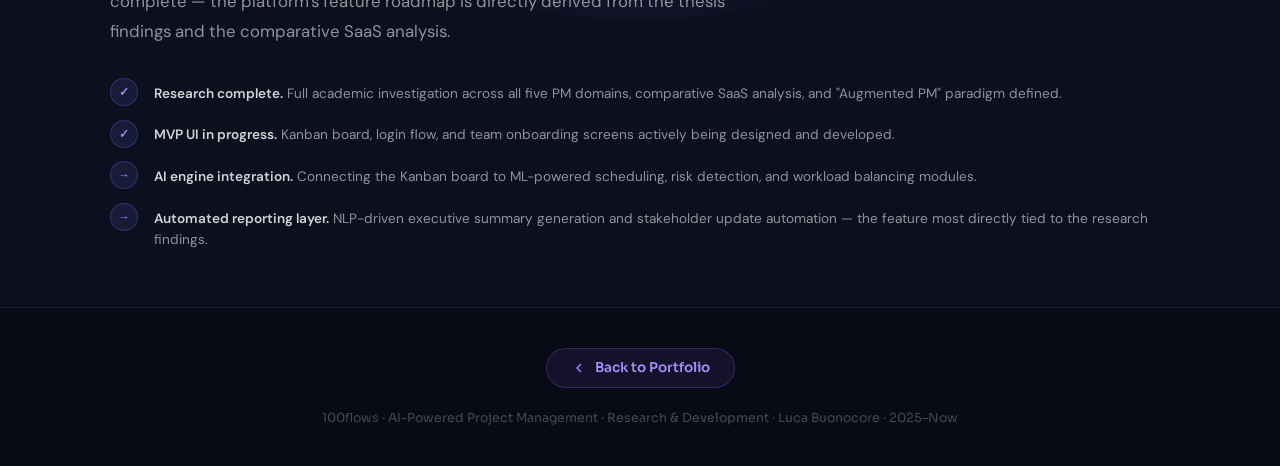
==== commit d9fedb52: "Update 100flows.html" ====
--- a/100flows.html
+++ b/100flows.html
@@ -1,721 +1,947 @@
 <!DOCTYPE html>
 <html lang="en">
 <head>
-  <meta charset="UTF-8"/>
-  <meta name="viewport" content="width=device-width, initial-scale=1.0"/>
-  <title>100flows – Case Study | Luca Buonocore</title>
-  <link href="https://fonts.googleapis.com/css2?family=Sora:wght@300;400;600;700;800&family=DM+Sans:ital,wght@0,300;0,400;0,500;1,300&display=swap" rel="stylesheet"/>
-  <style>
-    *, *::before, *::after { box-sizing: border-box; margin: 0; padding: 0; }
-
-    :root {
-      --text: #0d0d1a;
-      --muted: #6b7a99;
-      --card-bg: #f8f9fc;
-      --fl-dark: #0c0f1e;
-      --fl-darker: #080b16;
-      --fl-card-dark: #131728;
-      --fl-border: rgba(255,255,255,.07);
-      --fl-purple: #7c5bdb;
-      --fl-blue: #4f8ef7;
-      --fl-teal: #38bdf8;
-      --fl-grad: linear-gradient(135deg, #7c5bdb 0%, #4f8ef7 50%, #38bdf8 100%);
-      --fl-grad-soft: linear-gradient(135deg, rgba(124,91,219,.15) 0%, rgba(79,142,247,.1) 100%);
-      --fl-muted: rgba(255,255,255,.45);
-    }
-
-    html { scroll-behavior: smooth; }
-    body { font-family: 'DM Sans', sans-serif; color: var(--text); background: #fff; overflow-x: hidden; }
-
-    /* ── NAV ── */
-    nav {
-      position: sticky; top: 0; z-index: 100;
-      background: rgba(12,15,30,.94); backdrop-filter: blur(16px);
-      border-bottom: 1px solid var(--fl-border);
-      height: 60px; display: flex; align-items: center;
-      padding: 0 clamp(1rem, 5vw, 3rem);
-    }
-    .nav-inner {
-      max-width: 1060px; width: 100%; margin: auto;
-      display: flex; align-items: center; justify-content: space-between;
-    }
-    .nav-back {
-      display: flex; align-items: center; gap: .5rem;
-      color: rgba(255,255,255,.5); text-decoration: none;
-      font-family: 'Sora', sans-serif; font-size: .84rem; font-weight: 500;
-      transition: color .2s;
-    }
-    .nav-back:hover { color: var(--fl-teal); }
-    .nav-back svg { width: 18px; height: 18px; stroke: currentColor; fill: none; stroke-width: 2; }
-    .nav-brand {
-      display: flex; align-items: center; gap: .55rem;
-    }
-    .nav-logo-img { width: 26px; height: 26px; }
-    .nav-brand-name {
-      font-family: 'Sora', sans-serif; font-size: .95rem; font-weight: 700;
-      background: var(--fl-grad);
-      -webkit-background-clip: text; -webkit-text-fill-color: transparent; background-clip: text;
-    }
-
-    /* ── HERO ── */
-    .hero {
-      position: relative; min-height: 92vh;
-      display: flex; align-items: center; justify-content: center;
-      text-align: center; padding: 4rem 1.5rem;
-      overflow: hidden; background: var(--fl-dark);
-    }
-    /* Ambient glow */
-    .hero-glow {
-      position: absolute; border-radius: 50%; pointer-events: none;
-    }
-    .hg1 { width: 600px; height: 600px; background: radial-gradient(circle, rgba(124,91,219,.18) 0%, transparent 65%); top: -150px; left: -150px; }
-    .hg2 { width: 500px; height: 500px; background: radial-gradient(circle, rgba(56,189,248,.12) 0%, transparent 65%); bottom: -100px; right: -100px; }
-    .hg3 { width: 300px; height: 300px; background: radial-gradient(circle, rgba(79,142,247,.1) 0%, transparent 65%); top: 30%; right: 10%; }
-    /* Dot pattern */
-    .hero-dots {
-      position: absolute; inset: 0; pointer-events: none;
-      background-image: radial-gradient(circle, rgba(255,255,255,.07) 1px, transparent 1px);
-      background-size: 32px 32px;
-    }
-    .hero-content { position: relative; z-index: 2; max-width: 760px; }
-    .hero-logo-wrap {
-      width: 80px; height: 80px; border-radius: 20px; margin: 0 auto 1.5rem;
-      background: var(--fl-grad-soft);
-      border: 1px solid rgba(124,91,219,.3);
-      display: flex; align-items: center; justify-content: center;
-      box-shadow: 0 0 60px rgba(124,91,219,.2);
-    }
-    .hero-logo-wrap img { width: 46px; height: 46px; }
-    .hero-badge {
-      display: inline-flex; align-items: center; gap: .5rem; margin-bottom: 1.5rem;
-      padding: .35rem 1rem; border-radius: 99px;
-      background: rgba(124,91,219,.12); border: 1px solid rgba(124,91,219,.3);
-      font-family: 'Sora', sans-serif; font-size: .72rem; font-weight: 600;
-      color: #a78bfa; letter-spacing: .07em; text-transform: uppercase;
-    }
-    .hero-badge-dot { width: 6px; height: 6px; border-radius: 50%; background: #a78bfa; display: inline-block; animation: pulse 2s ease-in-out infinite; }
-    @keyframes pulse { 0%,100% { opacity:1; } 50% { opacity:.4; } }
-    .hero h1 {
-      font-family: 'Sora', sans-serif;
-      font-size: clamp(2.2rem, 5.5vw, 4rem);
-      font-weight: 800; color: #fff;
-      line-height: 1.08; letter-spacing: -.03em; margin-bottom: 1.1rem;
-    }
-    .hero h1 span {
-      background: var(--fl-grad);
-      -webkit-background-clip: text; -webkit-text-fill-color: transparent; background-clip: text;
-    }
-    .hero-sub {
-      font-size: clamp(.9rem, 2.2vw, 1.08rem);
-      color: rgba(255,255,255,.55); line-height: 1.75;
-      max-width: 580px; margin: 0 auto 2.5rem;
-    }
-    .hero-tags { display: flex; flex-wrap: wrap; gap: .5rem; justify-content: center; }
-    .hero-tag {
-      padding: .35rem .88rem; border-radius: 99px;
-      background: rgba(255,255,255,.06); border: 1px solid rgba(255,255,255,.1);
-      font-size: .73rem; font-family: 'Sora', sans-serif; color: rgba(255,255,255,.65);
-    }
-
-    /* ── STATS STRIP ── */
-    .stats-strip { background: #fff; padding: 2.5rem clamp(1rem, 5vw, 3rem); border-bottom: 1px solid rgba(0,0,0,.06); }
-    .stats-inner {
-      max-width: 1060px; margin: auto;
-      display: grid; grid-template-columns: repeat(auto-fit, minmax(150px, 1fr)); gap: 1rem;
-    }
-    .stat-card {
-      text-align: center; padding: 1.5rem 1rem;
-      border-radius: 12px; border: 1px solid rgba(0,0,0,.06);
-      box-shadow: 0 2px 12px rgba(0,0,0,.04);
-      transition: transform .2s, box-shadow .2s;
-    }
-    .stat-card:hover { transform: translateY(-3px); box-shadow: 0 8px 28px rgba(124,91,219,.1); }
-    .stat-num {
-      font-family: 'Sora', sans-serif; font-size: 2rem; font-weight: 800;
-      background: var(--fl-grad);
-      -webkit-background-clip: text; -webkit-text-fill-color: transparent; background-clip: text;
-      display: block; line-height: 1.1; margin-bottom: .4rem;
-    }
-    .stat-label { font-size: .72rem; color: var(--muted); font-family: 'Sora', sans-serif; font-weight: 600; text-transform: uppercase; letter-spacing: .06em; }
-
-    /* ── SHARED ── */
-    section { padding: clamp(2rem, 4.5vw, 3.5rem) clamp(1rem, 5vw, 3rem); }
-    .section-inner { max-width: 1060px; margin: auto; }
-    .section-label {
-      font-family: 'Sora', sans-serif; font-size: .7rem; font-weight: 700;
-      text-transform: uppercase; letter-spacing: .13em;
-      background: var(--fl-grad);
-      -webkit-background-clip: text; -webkit-text-fill-color: transparent; background-clip: text;
-      display: block; margin-bottom: .55rem;
-    }
-    .section-title {
-      font-family: 'Sora', sans-serif;
-      font-size: clamp(1.6rem, 4vw, 2.4rem);
-      font-weight: 700; margin-bottom: .75rem;
-      line-height: 1.12; letter-spacing: -.025em;
-    }
-    .section-desc { font-size: clamp(.88rem, 2vw, 1rem); line-height: 1.75; max-width: 640px; margin-bottom: 2.5rem; }
-    .on-light .section-title { color: var(--text); }
-    .on-light .section-desc { color: var(--muted); }
-    .on-dark .section-title { color: #fff; }
-    .on-dark .section-desc { color: var(--fl-muted); }
-
-    /* ── THE RESEARCH (dark) ── */
-    #research { background: var(--fl-dark); position: relative; overflow: hidden; }
-    #research::before {
-      content: ''; position: absolute; inset: 0;
-      background-image: radial-gradient(circle, rgba(255,255,255,.04) 1px, transparent 1px);
-      background-size: 28px 28px; pointer-events: none;
-    }
-    .research-glow { position: absolute; width: 400px; height: 400px; border-radius: 50%; background: radial-gradient(circle, rgba(79,142,247,.1) 0%, transparent 70%); bottom: -80px; left: 50%; transform: translateX(-50%); pointer-events: none; }
-    .domains-grid {
-      display: grid; grid-template-columns: repeat(auto-fit, minmax(180px, 1fr));
-      gap: 1px; background: var(--fl-border);
-      border: 1px solid var(--fl-border); border-radius: 12px; overflow: hidden;
-      position: relative; z-index: 1;
-    }
-    .domain-card {
-      background: var(--fl-card-dark); padding: 1.75rem;
-      transition: background .2s;
-    }
-    .domain-card:hover { background: #2d1f5a; }
-    .domain-card:hover h3 { color: #fff; }
-    .domain-card:hover p  { color: rgba(255,255,255,.55); }
-    .domain-icon {
-      width: 42px; height: 42px; border-radius: 10px; margin-bottom: 1rem;
-      background: var(--fl-grad-soft); border: 1px solid rgba(124,91,219,.2);
-      display: flex; align-items: center; justify-content: center; font-size: 1.2rem;
-    }
-    .domain-card h3 { font-family: 'Sora', sans-serif; font-size: .9rem; font-weight: 700; color: #fff; margin-bottom: .4rem; }
-    .domain-card p { font-size: .8rem; color: var(--muted); line-height: 1.6; }
-    .domain-tag {
-      display: inline-block; margin-top: .85rem;
-      padding: .25rem .7rem; border-radius: 99px;
-      background: rgba(124,91,219,.15); border: 1px solid rgba(124,91,219,.25);
-      font-family: 'Sora', sans-serif; font-size: .7rem; font-weight: 600; color: #a78bfa;
-    }
-
-    /* ── KEY FINDINGS (light) ── */
-    #findings { background: var(--card-bg); }
-    .findings-grid { display: grid; grid-template-columns: repeat(auto-fit, minmax(280px, 1fr)); gap: 1.25rem; }
-    .finding-card {
-      background: #fff; border-radius: 12px;
-      border: 1px solid rgba(0,0,0,.06); padding: 1.75rem;
-      box-shadow: 0 2px 16px rgba(0,0,0,.05);
-      border-top: 3px solid transparent;
-      border-image: var(--fl-grad) 1;
-      border-image-slice: 0 0 0 0 / 0 0 3px 0;
-      transition: transform .25s, box-shadow .25s;
-    }
-    /* Simplified top border using box shadow trick */
-    .finding-card { border-top: 3px solid; border-image: none; }
-    .finding-card:nth-child(1) { border-top-color: #7c5bdb; }
-    .finding-card:nth-child(2) { border-top-color: #4f8ef7; }
-    .finding-card:nth-child(3) { border-top-color: #38bdf8; }
-    .finding-card:nth-child(4) { border-top-color: #7c5bdb; }
-    .finding-card:nth-child(5) { border-top-color: #4f8ef7; }
-    .finding-card:hover { transform: translateY(-4px); box-shadow: 0 12px 36px rgba(124,91,219,.1); }
-    .finding-card h3 { font-family: 'Sora', sans-serif; font-size: .9rem; font-weight: 700; margin-bottom: .45rem; }
-    .finding-card p { font-size: .8rem; color: var(--muted); line-height: 1.65; }
-
-    /* ── THE PARADIGM (dark) ── */
-    #paradigm { background: var(--fl-darker); position: relative; overflow: hidden; }
-    .paradigm-glow1 { position: absolute; width: 500px; height: 500px; border-radius: 50%; background: radial-gradient(circle, rgba(124,91,219,.12) 0%, transparent 70%); top: -100px; right: -100px; pointer-events: none; }
-    .paradigm-glow2 { position: absolute; width: 400px; height: 400px; border-radius: 50%; background: radial-gradient(circle, rgba(56,189,248,.08) 0%, transparent 70%); bottom: -80px; left: -80px; pointer-events: none; }
-    .paradigm-box {
-      background: var(--fl-card-dark); border: 1px solid rgba(124,91,219,.2);
-      border-radius: 16px; padding: 2.5rem; margin-bottom: 2rem;
-      position: relative; z-index: 1;
-    }
-    .paradigm-quote {
-      font-family: 'Sora', sans-serif; font-size: clamp(1.3rem, 3vw, 1.8rem);
-      font-weight: 700; color: #fff; line-height: 1.3;
-      margin-bottom: 1rem;
-    }
-    .paradigm-quote span {
-      background: var(--fl-grad);
-      -webkit-background-clip: text; -webkit-text-fill-color: transparent; background-clip: text;
-    }
-    .paradigm-box p { font-size: .88rem; color: rgba(255,255,255,.5); line-height: 1.75; max-width: 700px; }
-    .shift-grid { display: grid; grid-template-columns: 1fr auto 1fr; gap: 1.5rem; align-items: center; position: relative; z-index: 1; }
-    .shift-col { background: var(--fl-card-dark); border: 1px solid var(--fl-border); border-radius: 12px; padding: 1.5rem; }
-    .shift-col h4 { font-family: 'Sora', sans-serif; font-size: .75rem; font-weight: 700; text-transform: uppercase; letter-spacing: .1em; margin-bottom: 1rem; padding-bottom: .75rem; border-bottom: 1px solid var(--fl-border); }
-    .shift-col.before h4 { color: rgba(255,255,255,.4); }
-    .shift-col.after h4 { color: #a78bfa; }
-    .shift-item { display: flex; gap: .65rem; margin-bottom: .7rem; align-items: flex-start; }
-    .shift-dot { width: 6px; height: 6px; border-radius: 50%; margin-top: .45rem; flex-shrink: 0; }
-    .before .shift-dot { background: rgba(255,255,255,.25); }
-    .after .shift-dot { background: #a78bfa; }
-    .shift-item p { font-size: .8rem; color: rgba(255,255,255,.45); line-height: 1.5; }
-    .after .shift-item p { color: rgba(255,255,255,.65); }
-    .shift-arrow {
-      font-size: 1.5rem; color: rgba(124,91,219,.5);
-      display: flex; align-items: center; justify-content: center;
-    }
-
-    /* ── MVP (light) ── */
-    #mvp { background: #fff; }
-    .mvp-feature-list { display: grid; grid-template-columns: repeat(auto-fit, minmax(280px, 1fr)); gap: 1rem; }
-    .mvp-feature {
-      display: flex; gap: .9rem; align-items: flex-start;
-      background: #fff; border: 1px solid rgba(0,0,0,.07);
-      border-top: 3px solid rgba(124,91,219,.5);
-      border-radius: 12px; padding: 1.5rem;
-      box-shadow: 0 2px 12px rgba(0,0,0,.04);
-      transition: transform .2s, box-shadow .2s;
-    }
-    .mvp-feature:hover { transform: translateY(-3px); box-shadow: 0 10px 32px rgba(124,91,219,.12); }
-    .mvp-feature-dot {
-      width: 36px; height: 36px; border-radius: 10px; flex-shrink: 0;
-      background: linear-gradient(135deg, rgba(124,91,219,.15), rgba(79,142,247,.1));
-      border: 1px solid rgba(124,91,219,.2);
-      display: flex; align-items: center; justify-content: center; font-size: 1rem;
-    }
-    .mvp-feature h4 { font-family: 'Sora', sans-serif; font-size: .88rem; font-weight: 700; margin-bottom: .2rem; }
-    .mvp-feature p { font-size: .79rem; color: var(--muted); line-height: 1.58; }
-    /* Screenshots */
-    .screenshot-grid { display: grid; grid-template-columns: 1fr 1fr; gap: 1.25rem; }
-    .screenshot-wrap {
-      border-radius: 12px; overflow: hidden;
-      border: 1px solid rgba(0,0,0,.07);
-      box-shadow: 0 4px 24px rgba(0,0,0,.08);
-      transition: transform .3s, box-shadow .3s;
-    }
-    .screenshot-wrap:first-child { grid-column: 1 / -1; }
-    .screenshot-wrap:hover { transform: translateY(-4px); box-shadow: 0 12px 40px rgba(124,91,219,.12); }
-    .screenshot-wrap img { width: 100%; display: block; }
-    .screenshot-caption {
-      padding: .65rem 1rem; background: #f8f9fc;
-      font-family: 'Sora', sans-serif; font-size: .72rem;
-      font-weight: 600; color: var(--muted); border-top: 1px solid rgba(0,0,0,.06);
-    }
-
-    /* ── MY ROLE ── */
-    #my-role { background: var(--card-bg); }
-    .role-grid { display: grid; grid-template-columns: repeat(auto-fit, minmax(280px, 1fr)); gap: 1.25rem; }
-    .role-card {
-      background: #fff; border-radius: 12px; border: 1px solid rgba(0,0,0,.06);
-      padding: 1.6rem; box-shadow: 0 2px 12px rgba(0,0,0,.04);
-      transition: transform .2s, box-shadow .2s;
-    }
-    .role-card:hover { transform: translateY(-3px); box-shadow: 0 8px 28px rgba(124,91,219,.1); }
-    .role-icon {
-      width: 40px; height: 40px; border-radius: 10px;
-      background: linear-gradient(135deg, rgba(124,91,219,.12), rgba(79,142,247,.08));
-      border: 1px solid rgba(124,91,219,.15);
-      display: flex; align-items: center; justify-content: center; font-size: 1.1rem; margin-bottom: .9rem;
-    }
-    .role-card h4 { font-family: 'Sora', sans-serif; font-size: .9rem; font-weight: 700; margin-bottom: .4rem; }
-    .role-card p { font-size: .8rem; color: var(--muted); line-height: 1.6; }
-
-    /* ── STATUS (dark) ── */
-    #status { background: var(--fl-dark); position: relative; overflow: hidden; }
-    .status-glow { position: absolute; width: 600px; height: 300px; border-radius: 50%; background: radial-gradient(circle, rgba(124,91,219,.1) 0%, transparent 70%); top: -50px; left: 50%; transform: translateX(-50%); pointer-events: none; }
-    .status-content { position: relative; z-index: 1; }
-    .status-badge {
-      display: inline-flex; align-items: center; gap: .5rem; margin-bottom: 1.5rem;
-      padding: .4rem 1.1rem; border-radius: 99px;
-      background: rgba(56,189,248,.1); border: 1px solid rgba(56,189,248,.25);
-      font-family: 'Sora', sans-serif; font-size: .75rem; font-weight: 700;
-      color: #38bdf8; letter-spacing: .06em; text-transform: uppercase;
-    }
-    .status-badge-dot { width: 7px; height: 7px; border-radius: 50%; background: #38bdf8; display: inline-block; animation: pulse 2s ease-in-out infinite; }
-    .status-desc { font-size: clamp(.9rem, 2vw, 1.05rem); color: rgba(255,255,255,.55); line-height: 1.75; max-width: 620px; margin-bottom: 2rem; }
-    .roadmap-items { display: flex; flex-direction: column; gap: .85rem; }
-    .roadmap-item { display: flex; gap: 1rem; align-items: flex-start; }
-    .roadmap-num {
-      width: 28px; height: 28px; border-radius: 50%; flex-shrink: 0;
-      background: var(--fl-grad-soft); border: 1px solid rgba(124,91,219,.3);
-      display: flex; align-items: center; justify-content: center;
-      font-family: 'Sora', sans-serif; font-size: .72rem; font-weight: 700; color: #a78bfa;
-    }
-    .roadmap-item p { font-size: .85rem; color: rgba(255,255,255,.55); line-height: 1.6; padding-top: .3rem; }
-    .roadmap-item p strong { color: rgba(255,255,255,.82); font-weight: 600; }
-
-
-    /* ── TOOLS STRIP ── */
-    .fl-tools { margin-top: 2.5rem; padding-top: 2rem; border-top: 1px solid rgba(0,0,0,.06); }
-    .fl-tools-label { font-family: 'Sora', sans-serif; font-size: .68rem; font-weight: 700; text-transform: uppercase; letter-spacing: .12em; color: var(--muted); margin-bottom: .75rem; }
-    .fl-tools-row { display: flex; flex-wrap: wrap; gap: .5rem; }
-    .fl-tool { padding: .32rem .85rem; border-radius: 6px; background: #fff; border: 1px solid rgba(0,0,0,.08); font-family: 'Sora', sans-serif; font-size: .76rem; font-weight: 600; color: var(--muted); }
-
-    /* ── FOOTER ── */
-    .flows-footer {
-      background: var(--fl-darker); padding: 2.5rem clamp(1rem, 5vw, 3rem);
-      text-align: center; border-top: 1px solid var(--fl-border);
-    }
-    .back-btn {
-      display: inline-flex; align-items: center; gap: .5rem; margin-bottom: 1.4rem;
-      padding: .65rem 1.5rem; border-radius: 99px;
-      background: rgba(124,91,219,.1); border: 1px solid rgba(124,91,219,.3);
-      color: #a78bfa; text-decoration: none;
-      font-family: 'Sora', sans-serif; font-size: .85rem; font-weight: 600;
-      transition: background .2s, border-color .2s;
-    }
-    .back-btn:hover { background: rgba(124,91,219,.2); border-color: rgba(124,91,219,.5); }
-    .back-btn svg { width: 16px; height: 16px; stroke: currentColor; fill: none; stroke-width: 2; }
-    .flows-footer p { font-size: .78rem; color: rgba(255,255,255,.25); font-family: 'Sora', sans-serif; }
-
-    /* ── RESPONSIVE ── */
-    @media (max-width: 720px) {
-      .mvp-intro-grid { grid-template-columns: 1fr; }
-      .shift-grid { grid-template-columns: 1fr; }
-      .shift-arrow { transform: rotate(90deg); }
-      .screenshot-grid { grid-template-columns: 1fr; }
-      .screenshot-wrap:first-child { grid-column: auto; }
-    }
-  </style>
+<meta charset="UTF-8"/>
+<meta name="viewport" content="width=device-width, initial-scale=1.0"/>
+<title>100flows – Case Study | Luca Buonocore</title>
+<link href="https://fonts.googleapis.com/css2?family=Sora:wght@300;400;600;700;800&family=DM+Sans:ital,wght@0,300;0,400;0,500;1,300&display=swap" rel="stylesheet"/>
+<style>
+*, *::before, *::after { box-sizing: border-box; margin: 0; padding: 0; }
+:root {
+--text: #0d0d1a;
+--muted: #6b7a99;
+--card-bg: #f8f9fc;
+--fl-dark: #0c0f1e;
+--fl-darker: #080b16;
+--fl-card-dark: #131728;
+--fl-border: rgba(255,255,255,.07);
+--fl-purple: #7c5bdb;
+--fl-blue: #4f8ef7;
+--fl-teal: #38bdf8;
+--fl-grad: linear-gradient(135deg, #7c5bdb 0%, #4f8ef7 50%, #38bdf8 100%);
+--fl-grad-soft: linear-gradient(135deg, rgba(124,91,219,.15) 0%, rgba(79,142,247,.1) 100%);
+--fl-muted: rgba(255,255,255,.45);
+}
+html { scroll-behavior: smooth; }
+body { font-family: 'DM Sans', sans-serif; color: var(--text); background: #fff; overflow-x: hidden; }
+
+/* ── NAV ── */
+nav {
+position: sticky; top: 0; z-index: 100;
+background: rgba(12,15,30,.94); backdrop-filter: blur(16px);
+border-bottom: 1px solid var(--fl-border);
+height: 60px; display: flex; align-items: center;
+padding: 0 clamp(1rem, 5vw, 3rem);
+}
+.nav-inner {
+max-width: 1060px; width: 100%; margin: auto;
+display: flex; align-items: center; justify-content: space-between;
+}
+.nav-back {
+display: flex; align-items: center; gap: .5rem;
+color: rgba(255,255,255,.5); text-decoration: none;
+font-family: 'Sora', sans-serif; font-size: .84rem; font-weight: 500;
+transition: color .2s;
+}
+.nav-back:hover { color: var(--fl-teal); }
+.nav-back svg { width: 18px; height: 18px; stroke: currentColor; fill: none; stroke-width: 2; }
+.nav-brand {
+display: flex; align-items: center; gap: .55rem;
+}
+.nav-logo-img { width: 26px; height: 26px; }
+.nav-brand-name {
+font-family: 'Sora', sans-serif; font-size: .95rem; font-weight: 700;
+background: var(--fl-grad);
+-webkit-background-clip: text; -webkit-text-fill-color: transparent; background-clip: text;
+}
+
+/* ── HERO ── */
+.hero {
+position: relative; min-height: 92vh;
+display: flex; align-items: center; justify-content: center;
+text-align: center; padding: 4rem 1.5rem;
+overflow: hidden; background: var(--fl-dark);
+}
+/* Ambient glow */
+.hero-glow {
+position: absolute; border-radius: 50%; pointer-events: none;
+}
+.hg1 { width: 600px; height: 600px; background: radial-gradient(circle, rgba(124,91,219,.18) 0%, transparent 65%); top: -150px; left: -150px; }
+.hg2 { width: 500px; height: 500px; background: radial-gradient(circle, rgba(56,189,248,.12) 0%, transparent 65%); bottom: -100px; right: -100px; }
+.hg3 { width: 300px; height: 300px; background: radial-gradient(circle, rgba(79,142,247,.1) 0%, transparent 65%); top: 30%; right: 10%; }
+/* Dot pattern */
+.hero-dots {
+position: absolute; inset: 0; pointer-events: none;
+background-image: radial-gradient(circle, rgba(255,255,255,.07) 1px, transparent 1px);
+background-size: 32px 32px;
+}
+.hero-content { position: relative; z-index: 2; max-width: 760px; }
+.hero-logo-wrap {
+width: 80px; height: 80px; border-radius: 20px; margin: 0 auto 1.5rem;
+background: var(--fl-grad-soft);
+border: 1px solid rgba(124,91,219,.3);
+display: flex; align-items: center; justify-content: center;
+box-shadow: 0 0 60px rgba(124,91,219,.2);
+}
+.hero-logo-wrap img { width: 46px; height: 46px; }
+.hero-badge {
+display: inline-flex; align-items: center; gap: .5rem; margin-bottom: 1.5rem;
+padding: .35rem 1rem; border-radius: 99px;
+background: rgba(124,91,219,.12); border: 1px solid rgba(124,91,219,.3);
+font-family: 'Sora', sans-serif; font-size: .72rem; font-weight: 600;
+color: #a78bfa; letter-spacing: .07em; text-transform: uppercase;
+}
+.hero-badge-dot { width: 6px; height: 6px; border-radius: 50%; background: #a78bfa; display: inline-block; animation: pulse 2s ease-in-out infinite; }
+@keyframes pulse { 0%,100% { opacity:1; } 50% { opacity:.4; } }
+.hero h1 {
+font-family: 'Sora', sans-serif;
+font-size: clamp(2.2rem, 5.5vw, 4rem);
+font-weight: 800; color: #fff;
+line-height: 1.08; letter-spacing: -.03em; margin-bottom: 1.1rem;
+}
+.hero h1 span {
+background: var(--fl-grad);
+-webkit-background-clip: text; -webkit-text-fill-color: transparent; background-clip: text;
+}
+.hero-sub {
+font-size: clamp(.9rem, 2.2vw, 1.08rem);
+color: rgba(255,255,255,.55); line-height: 1.75;
+max-width: 580px; margin: 0 auto 2.5rem;
+}
+.hero-tags { display: flex; flex-wrap: wrap; gap: .5rem; justify-content: center; }
+.hero-tag {
+padding: .35rem .88rem; border-radius: 99px;
+background: rgba(255,255,255,.06); border: 1px solid rgba(255,255,255,.1);
+font-size: .73rem; font-family: 'Sora', sans-serif; color: rgba(255,255,255,.65);
+}
+
+/* ── STATS STRIP ── */
+.stats-strip { background: #fff; padding: 2.5rem clamp(1rem, 5vw, 3rem); border-bottom: 1px solid rgba(0,0,0,.06); }
+.stats-inner {
+max-width: 1060px; margin: auto;
+display: grid; grid-template-columns: repeat(auto-fit, minmax(150px, 1fr)); gap: 1rem;
+}
+.stat-card {
+text-align: center; padding: 1.5rem 1rem;
+border-radius: 12px; border: 1px solid rgba(0,0,0,.06);
+box-shadow: 0 2px 12px rgba(0,0,0,.04);
+transition: transform .2s, box-shadow .2s;
+}
+.stat-card:hover { transform: translateY(-3px); box-shadow: 0 8px 28px rgba(124,91,219,.1); }
+.stat-num {
+font-family: 'Sora', sans-serif; font-size: 2rem; font-weight: 800;
+background: var(--fl-grad);
+-webkit-background-clip: text; -webkit-text-fill-color: transparent; background-clip: text;
+display: block; line-height: 1.1; margin-bottom: .4rem;
+}
+.stat-label { font-size: .72rem; color: var(--muted); font-family: 'Sora', sans-serif; font-weight: 600; text-transform: uppercase; letter-spacing: .06em; }
+
+/* ── SHARED ── */
+section { padding: clamp(2rem, 4.5vw, 3.5rem) clamp(1rem, 5vw, 3rem); }
+.section-inner { max-width: 1060px; margin: auto; }
+.section-label {
+font-family: 'Sora', sans-serif; font-size: .7rem; font-weight: 700;
+text-transform: uppercase; letter-spacing: .13em;
+background: var(--fl-grad);
+-webkit-background-clip: text; -webkit-text-fill-color: transparent; background-clip: text;
+display: block; margin-bottom: .55rem;
+}
+.section-title {
+font-family: 'Sora', sans-serif;
+font-size: clamp(1.6rem, 4vw, 2.4rem);
+font-weight: 700; margin-bottom: .75rem;
+line-height: 1.12; letter-spacing: -.025em;
+}
+.section-desc { font-size: clamp(.88rem, 2vw, 1rem); line-height: 1.75; max-width: 640px; margin-bottom: 2.5rem; }
+.on-light .section-title { color: var(--text); }
+.on-light .section-desc { color: var(--muted); }
+.on-dark .section-title { color: #fff; }
+.on-dark .section-desc { color: var(--fl-muted); }
+
+/* ── THE RESEARCH (dark) ── */
+#research { background: var(--fl-dark); position: relative; overflow: hidden; }
+#research::before {
+content: ''; position: absolute; inset: 0;
+background-image: radial-gradient(circle, rgba(255,255,255,.04) 1px, transparent 1px);
+background-size: 28px 28px; pointer-events: none;
+}
+.research-glow { position: absolute; width: 400px; height: 400px; border-radius: 50%; background: radial-gradient(circle, rgba(79,142,247,.1) 0%, transparent 70%); bottom: -80px; left: 50%; transform: translateX(-50%); pointer-events: none; }
+.domains-grid {
+display: grid; grid-template-columns: repeat(auto-fit, minmax(180px, 1fr));
+gap: 1px; background: var(--fl-border);
+border: 1px solid var(--fl-border); border-radius: 12px; overflow: hidden;
+position: relative; z-index: 1;
+}
+.domain-card {
+background: var(--fl-card-dark); padding: 1.75rem;
+transition: background .2s;
+}
+.domain-card:hover { background: #2d1f5a; }
+.domain-card:hover h3 { color: #fff; }
+.domain-card:hover p { color: rgba(255,255,255,.55); }
+.domain-icon {
+width: 42px; height: 42px; border-radius: 10px; margin-bottom: 1rem;
+background: var(--fl-grad-soft); border: 1px solid rgba(124,91,219,.2);
+display: flex; align-items: center; justify-content: center; font-size: 1.2rem;
+}
+.domain-card h3 { font-family: 'Sora', sans-serif; font-size: .9rem; font-weight: 700; color: #fff; margin-bottom: .4rem; }
+.domain-card p { font-size: .8rem; color: var(--muted); line-height: 1.6; }
+.domain-tag {
+display: inline-block; margin-top: .85rem;
+padding: .25rem .7rem; border-radius: 99px;
+background: rgba(124,91,219,.15); border: 1px solid rgba(124,91,219,.25);
+font-family: 'Sora', sans-serif; font-size: .7rem; font-weight: 600; color: #a78bfa;
+}
+
+/* ── PRIMARY RESEARCH / INTERVIEWS (light) ── */
+#interviews { background: #fff; }
+.iv-stats { display: grid; grid-template-columns: repeat(auto-fit, minmax(150px,1fr)); gap: 1rem; margin-bottom: 2.5rem; }
+.iv-stat {
+text-align: center; padding: 1.4rem 1rem; border-radius: 12px;
+border: 1px solid rgba(0,0,0,.06); box-shadow: 0 2px 12px rgba(0,0,0,.04);
+transition: transform .2s, box-shadow .2s;
+}
+.iv-stat:hover { transform: translateY(-3px); box-shadow: 0 8px 28px rgba(124,91,219,.1); }
+.iv-stat .n {
+font-family: 'Sora',sans-serif; font-size: 2rem; font-weight: 800;
+background: var(--fl-grad); -webkit-background-clip: text; -webkit-text-fill-color: transparent; background-clip: text;
+display: block; line-height: 1.1; margin-bottom: .35rem;
+}
+.iv-stat .l { font-size: .72rem; color: var(--muted); font-family: 'Sora',sans-serif; font-weight: 600; text-transform: uppercase; letter-spacing: .05em; }
+.iv-logos { display: flex; flex-wrap: wrap; align-items: center; gap: .85rem; margin-bottom: 2.75rem; }
+.iv-logo {
+height: 52px; padding: 0 1.2rem; display: flex; align-items: center; justify-content: center;
+background: #fff; border: 1px solid rgba(0,0,0,.08); border-radius: 10px;
+box-shadow: 0 2px 10px rgba(0,0,0,.04); transition: transform .2s, box-shadow .2s;
+}
+.iv-logo:hover { transform: translateY(-3px); box-shadow: 0 8px 22px rgba(0,0,0,.1); }
+.lg-amazon { font-family: 'Sora',sans-serif; font-weight: 800; font-size: 1.1rem; color: #131a22; letter-spacing: -.02em; }
+.lg-amazon span { color: #ff9900; }
+.lg-ms { display: flex; align-items: center; gap: 7px; font-family: 'Sora',sans-serif; font-weight: 600; font-size: .98rem; color: #444; }
+.lg-ms .sq { display: grid; grid-template-columns: 1fr 1fr; grid-template-rows: 1fr 1fr; width: 19px; height: 19px; gap: 2px; }
+.lg-ms .sq i { display: block; border-radius: 1px; }
+.lg-fbk { font-family: 'Sora',sans-serif; font-weight: 800; font-size: 1.15rem; color: #00863d; letter-spacing: .02em; }
+.lg-fbk b { color: #005baa; }
+.lg-workday { font-family: 'Sora',sans-serif; font-weight: 700; font-size: 1.1rem; color: #0875e1; letter-spacing: -.03em; }
+.lg-workday i { color: #f7a800; font-style: normal; }
+.iv-sublabel {
+font-family: 'Sora',sans-serif; font-size: .78rem; font-weight: 700;
+text-transform: uppercase; letter-spacing: .1em; color: var(--text);
+display: flex; align-items: center; gap: .6rem; margin: 0 0 1.25rem;
+}
+.iv-sublabel::before { content: ''; width: 22px; height: 3px; border-radius: 2px; background: var(--fl-grad); }
+.iv-usecases { display: grid; grid-template-columns: repeat(auto-fit, minmax(235px,1fr)); gap: 1.25rem; margin-bottom: 2.75rem; }
+.iv-uc {
+background: var(--card-bg); border: 1px solid rgba(0,0,0,.06);
+border-top: 3px solid #7c5bdb; border-radius: 12px; padding: 1.5rem;
+box-shadow: 0 2px 14px rgba(0,0,0,.04); transition: transform .25s, box-shadow .25s;
+}
+.iv-uc:nth-child(2) { border-top-color: #4f8ef7; }
+.iv-uc:nth-child(3) { border-top-color: #38bdf8; }
+.iv-uc:nth-child(4) { border-top-color: #7c5bdb; }
+.iv-uc:nth-child(5) { border-top-color: #4f8ef7; }
+.iv-uc:nth-child(6) { border-top-color: #38bdf8; }
+.iv-uc:nth-child(7) { border-top-color: #7c5bdb; }
+.iv-uc:hover { transform: translateY(-4px); box-shadow: 0 12px 36px rgba(124,91,219,.1); }
+.iv-uc .ic { font-size: 1.4rem; margin-bottom: .5rem; }
+.iv-uc h3 { font-family: 'Sora',sans-serif; font-size: .88rem; font-weight: 700; margin-bottom: .4rem; }
+.iv-uc p { font-size: .79rem; color: var(--muted); line-height: 1.6; }
+.iv-uc .tag {
+display: inline-block; margin-top: .7rem; padding: .22rem .65rem; border-radius: 99px;
+background: rgba(124,91,219,.12); border: 1px solid rgba(124,91,219,.2);
+font-family: 'Sora',sans-serif; font-size: .68rem; font-weight: 700; color: #7c5bdb;
+}
+.iv-concerns {
+background: var(--fl-card-dark); border: 1px solid rgba(124,91,219,.2);
+border-radius: 16px; padding: 2rem; margin-bottom: 2.75rem; position: relative; overflow: hidden;
+}
+.iv-concerns::before { content: ''; position: absolute; inset: 0; background: radial-gradient(circle at 90% 10%, rgba(124,91,219,.14) 0%, transparent 55%); pointer-events: none; }
+.iv-concerns h3 { font-family: 'Sora',sans-serif; font-size: 1rem; font-weight: 700; color: #fff; margin-bottom: 1.2rem; position: relative; z-index: 1; }
+.iv-concerns-grid { display: grid; grid-template-columns: repeat(auto-fit, minmax(240px,1fr)); gap: 1rem; position: relative; z-index: 1; }
+.iv-concern { display: flex; gap: .65rem; align-items: flex-start; }
+.iv-concern .d { width: 6px; height: 6px; border-radius: 50%; background: #a78bfa; margin-top: .5rem; flex-shrink: 0; }
+.iv-concern p { font-size: .81rem; color: rgba(255,255,255,.55); line-height: 1.55; }
+.iv-concern p b { color: rgba(255,255,255,.85); font-weight: 600; }
+.iv-pm-grid { display: grid; grid-template-columns: repeat(auto-fit, minmax(280px,1fr)); gap: 1.25rem; }
+.iv-pm {
+background: var(--card-bg); border: 1px solid rgba(0,0,0,.06); border-radius: 12px;
+padding: 1.5rem; box-shadow: 0 2px 12px rgba(0,0,0,.04); transition: transform .25s, box-shadow .25s;
+}
+.iv-pm:hover { transform: translateY(-4px); box-shadow: 0 12px 36px rgba(124,91,219,.1); }
+.iv-pm-head { display: flex; align-items: center; gap: .8rem; margin-bottom: 1rem; }
+.iv-pm-badge {
+width: 40px; height: 40px; border-radius: 10px; flex-shrink: 0;
+display: flex; align-items: center; justify-content: center;
+font-family: 'Sora',sans-serif; font-weight: 800; font-size: .9rem; color: #fff;
+background: var(--fl-grad);
+}
+.iv-pm-head .who { font-family: 'Sora',sans-serif; font-weight: 700; font-size: .9rem; }
+.iv-pm-head .role { font-size: .73rem; color: var(--muted); }
+.iv-pm ul { list-style: none; display: flex; flex-direction: column; gap: .55rem; }
+.iv-pm li { display: flex; gap: .6rem; align-items: flex-start; font-size: .8rem; line-height: 1.5; color: var(--text); }
+.iv-pm li::before { content: ''; width: 6px; height: 6px; border-radius: 50%; background: #7c5bdb; margin-top: .45rem; flex-shrink: 0; }
+.iv-pm li.neg::before { background: #f0883e; }
+.iv-pm li.neg { color: var(--muted); }
+
+/* ── KEY FINDINGS (light) ── */
+#findings { background: var(--card-bg); }
+.findings-grid { display: grid; grid-template-columns: repeat(auto-fit, minmax(280px, 1fr)); gap: 1.25rem; }
+.finding-card {
+background: #fff; border-radius: 12px;
+border: 1px solid rgba(0,0,0,.06); padding: 1.75rem;
+box-shadow: 0 2px 16px rgba(0,0,0,.05);
+border-top: 3px solid transparent;
+border-image: var(--fl-grad) 1;
+border-image-slice: 0 0 0 0 / 0 0 3px 0;
+transition: transform .25s, box-shadow .25s;
+}
+/* Simplified top border using box shadow trick */
+.finding-card { border-top: 3px solid; border-image: none; }
+.finding-card:nth-child(1) { border-top-color: #7c5bdb; }
+.finding-card:nth-child(2) { border-top-color: #4f8ef7; }
+.finding-card:nth-child(3) { border-top-color: #38bdf8; }
+.finding-card:nth-child(4) { border-top-color: #7c5bdb; }
+.finding-card:nth-child(5) { border-top-color: #4f8ef7; }
+.finding-card:hover { transform: translateY(-4px); box-shadow: 0 12px 36px rgba(124,91,219,.1); }
+.finding-card h3 { font-family: 'Sora', sans-serif; font-size: .9rem; font-weight: 700; margin-bottom: .45rem; }
+.finding-card p { font-size: .8rem; color: var(--muted); line-height: 1.65; }
+
+/* ── THE PARADIGM (dark) ── */
+#paradigm { background: var(--fl-darker); position: relative; overflow: hidden; }
+.paradigm-glow1 { position: absolute; width: 500px; height: 500px; border-radius: 50%; background: radial-gradient(circle, rgba(124,91,219,.12) 0%, transparent 70%); top: -100px; right: -100px; pointer-events: none; }
+.paradigm-glow2 { position: absolute; width: 400px; height: 400px; border-radius: 50%; background: radial-gradient(circle, rgba(56,189,248,.08) 0%, transparent 70%); bottom: -80px; left: -80px; pointer-events: none; }
+.paradigm-box {
+background: var(--fl-card-dark); border: 1px solid rgba(124,91,219,.2);
+border-radius: 16px; padding: 2.5rem; margin-bottom: 2rem;
+position: relative; z-index: 1;
+}
+.paradigm-quote {
+font-family: 'Sora', sans-serif; font-size: clamp(1.3rem, 3vw, 1.8rem);
+font-weight: 700; color: #fff; line-height: 1.3;
+margin-bottom: 1rem;
+}
+.paradigm-quote span {
+background: var(--fl-grad);
+-webkit-background-clip: text; -webkit-text-fill-color: transparent; background-clip: text;
+}
+.paradigm-box p { font-size: .88rem; color: rgba(255,255,255,.5); line-height: 1.75; max-width: 700px; }
+.shift-grid { display: grid; grid-template-columns: 1fr auto 1fr; gap: 1.5rem; align-items: center; position: relative; z-index: 1; }
+.shift-col { background: var(--fl-card-dark); border: 1px solid var(--fl-border); border-radius: 12px; padding: 1.5rem; }
+.shift-col h4 { font-family: 'Sora', sans-serif; font-size: .75rem; font-weight: 700; text-transform: uppercase; letter-spacing: .1em; margin-bottom: 1rem; padding-bottom: .75rem; border-bottom: 1px solid var(--fl-border); }
+.shift-col.before h4 { color: rgba(255,255,255,.4); }
+.shift-col.after h4 { color: #a78bfa; }
+.shift-item { display: flex; gap: .65rem; margin-bottom: .7rem; align-items: flex-start; }
+.shift-dot { width: 6px; height: 6px; border-radius: 50%; margin-top: .45rem; flex-shrink: 0; }
+.before .shift-dot { background: rgba(255,255,255,.25); }
+.after .shift-dot { background: #a78bfa; }
+.shift-item p { font-size: .8rem; color: rgba(255,255,255,.45); line-height: 1.5; }
+.after .shift-item p { color: rgba(255,255,255,.65); }
+.shift-arrow {
+font-size: 1.5rem; color: rgba(124,91,219,.5);
+display: flex; align-items: center; justify-content: center;
+}
+
+/* ── MVP (light) ── */
+#mvp { background: #fff; }
+.mvp-feature-list { display: grid; grid-template-columns: repeat(auto-fit, minmax(280px, 1fr)); gap: 1rem; }
+.mvp-feature {
+display: flex; gap: .9rem; align-items: flex-start;
+background: #fff; border: 1px solid rgba(0,0,0,.07);
+border-top: 3px solid rgba(124,91,219,.5);
+border-radius: 12px; padding: 1.5rem;
+box-shadow: 0 2px 12px rgba(0,0,0,.04);
+transition: transform .2s, box-shadow .2s;
+}
+.mvp-feature:hover { transform: translateY(-3px); box-shadow: 0 10px 32px rgba(124,91,219,.12); }
+.mvp-feature-dot {
+width: 36px; height: 36px; border-radius: 10px; flex-shrink: 0;
+background: linear-gradient(135deg, rgba(124,91,219,.15), rgba(79,142,247,.1));
+border: 1px solid rgba(124,91,219,.2);
+display: flex; align-items: center; justify-content: center; font-size: 1rem;
+}
+.mvp-feature h4 { font-family: 'Sora', sans-serif; font-size: .88rem; font-weight: 700; margin-bottom: .2rem; }
+.mvp-feature p { font-size: .79rem; color: var(--muted); line-height: 1.58; }
+/* Screenshots */
+.screenshot-grid { display: grid; grid-template-columns: 1fr 1fr; gap: 1.25rem; }
+.screenshot-wrap {
+border-radius: 12px; overflow: hidden;
+border: 1px solid rgba(0,0,0,.07);
+box-shadow: 0 4px 24px rgba(0,0,0,.08);
+transition: transform .3s, box-shadow .3s;
+}
+.screenshot-wrap:first-child { grid-column: 1 / -1; }
+.screenshot-wrap:hover { transform: translateY(-4px); box-shadow: 0 12px 40px rgba(124,91,219,.12); }
+.screenshot-wrap img { width: 100%; display: block; }
+.screenshot-caption {
+padding: .65rem 1rem; background: #f8f9fc;
+font-family: 'Sora', sans-serif; font-size: .72rem;
+font-weight: 600; color: var(--muted); border-top: 1px solid rgba(0,0,0,.06);
+}
+
+/* ── MY ROLE ── */
+#my-role { background: var(--card-bg); }
+.role-grid { display: grid; grid-template-columns: repeat(auto-fit, minmax(280px, 1fr)); gap: 1.25rem; }
+.role-card {
+background: #fff; border-radius: 12px; border: 1px solid rgba(0,0,0,.06);
+padding: 1.6rem; box-shadow: 0 2px 12px rgba(0,0,0,.04);
+transition: transform .2s, box-shadow .2s;
+}
+.role-card:hover { transform: translateY(-3px); box-shadow: 0 8px 28px rgba(124,91,219,.1); }
+.role-icon {
+width: 40px; height: 40px; border-radius: 10px;
+background: linear-gradient(135deg, rgba(124,91,219,.12), rgba(79,142,247,.08));
+border: 1px solid rgba(124,91,219,.15);
+display: flex; align-items: center; justify-content: center; font-size: 1.1rem; margin-bottom: .9rem;
+}
+.role-card h4 { font-family: 'Sora', sans-serif; font-size: .9rem; font-weight: 700; margin-bottom: .4rem; }
+.role-card p { font-size: .8rem; color: var(--muted); line-height: 1.6; }
+
+/* ── STATUS (dark) ── */
+#status { background: var(--fl-dark); position: relative; overflow: hidden; }
+.status-glow { position: absolute; width: 600px; height: 300px; border-radius: 50%; background: radial-gradient(circle, rgba(124,91,219,.1) 0%, transparent 70%); top: -50px; left: 50%; transform: translateX(-50%); pointer-events: none; }
+.status-content { position: relative; z-index: 1; }
+.status-badge {
+display: inline-flex; align-items: center; gap: .5rem; margin-bottom: 1.5rem;
+padding: .4rem 1.1rem; border-radius: 99px;
+background: rgba(56,189,248,.1); border: 1px solid rgba(56,189,248,.25);
+font-family: 'Sora', sans-serif; font-size: .75rem; font-weight: 700;
+color: #38bdf8; letter-spacing: .06em; text-transform: uppercase;
+}
+.status-badge-dot { width: 7px; height: 7px; border-radius: 50%; background: #38bdf8; display: inline-block; animation: pulse 2s ease-in-out infinite; }
+.status-desc { font-size: clamp(.9rem, 2vw, 1.05rem); color: rgba(255,255,255,.55); line-height: 1.75; max-width: 620px; margin-bottom: 2rem; }
+.roadmap-items { display: flex; flex-direction: column; gap: .85rem; }
+.roadmap-item { display: flex; gap: 1rem; align-items: flex-start; }
+.roadmap-num {
+width: 28px; height: 28px; border-radius: 50%; flex-shrink: 0;
+background: var(--fl-grad-soft); border: 1px solid rgba(124,91,219,.3);
+display: flex; align-items: center; justify-content: center;
+font-family: 'Sora', sans-serif; font-size: .72rem; font-weight: 700; color: #a78bfa;
+}
+.roadmap-item p { font-size: .85rem; color: rgba(255,255,255,.55); line-height: 1.6; padding-top: .3rem; }
+.roadmap-item p strong { color: rgba(255,255,255,.82); font-weight: 600; }
+
+/* ── TOOLS STRIP ── */
+.fl-tools { margin-top: 2.5rem; padding-top: 2rem; border-top: 1px solid rgba(0,0,0,.06); }
+.fl-tools-label { font-family: 'Sora', sans-serif; font-size: .68rem; font-weight: 700; text-transform: uppercase; letter-spacing: .12em; color: var(--muted); margin-bottom: .75rem; }
+.fl-tools-row { display: flex; flex-wrap: wrap; gap: .5rem; }
+.fl-tool { padding: .32rem .85rem; border-radius: 6px; background: #fff; border: 1px solid rgba(0,0,0,.08); font-family: 'Sora', sans-serif; font-size: .76rem; font-weight: 600; color: var(--muted); }
+
+/* ── FOOTER ── */
+.flows-footer {
+background: var(--fl-darker); padding: 2.5rem clamp(1rem, 5vw, 3rem);
+text-align: center; border-top: 1px solid var(--fl-border);
+}
+.back-btn {
+display: inline-flex; align-items: center; gap: .5rem; margin-bottom: 1.4rem;
+padding: .65rem 1.5rem; border-radius: 99px;
+background: rgba(124,91,219,.1); border: 1px solid rgba(124,91,219,.3);
+color: #a78bfa; text-decoration: none;
+font-family: 'Sora', sans-serif; font-size: .85rem; font-weight: 600;
+transition: background .2s, border-color .2s;
+}
+.back-btn:hover { background: rgba(124,91,219,.2); border-color: rgba(124,91,219,.5); }
+.back-btn svg { width: 16px; height: 16px; stroke: currentColor; fill: none; stroke-width: 2; }
+.flows-footer p { font-size: .78rem; color: rgba(255,255,255,.25); font-family: 'Sora', sans-serif; }
+
+/* ── RESPONSIVE ── */
+@media (max-width: 720px) {
+.mvp-intro-grid { grid-template-columns: 1fr; }
+.shift-grid { grid-template-columns: 1fr; }
+.shift-arrow { transform: rotate(90deg); }
+.screenshot-grid { grid-template-columns: 1fr; }
+.screenshot-wrap:first-child { grid-column: auto; }
+}
+</style>
 </head>
 <body>
 
 <!-- NAV -->
 <nav>
-  <div class="nav-inner">
-    <a href="index.html" class="nav-back">
-      <svg viewBox="0 0 24 24"><polyline points="15 18 9 12 15 6"/></svg>
-      Back to Portfolio
-    </a>
-    <div class="nav-brand">
-      <img src="img/100flows/logo.png" alt="100flows logo" class="nav-logo-img"/>
-      <span class="nav-brand-name">100flows</span>
-    </div>
-  </div>
+<div class="nav-inner">
+<a href="index.html" class="nav-back">
+<svg viewBox="0 0 24 24"><polyline points="15 18 9 12 15 6"/></svg>
+Back to Portfolio
+</a>
+<div class="nav-brand">
+<img src="img/100flows/logo.png" alt="100flows logo" class="nav-logo-img"/>
+<span class="nav-brand-name">100flows</span>
+</div>
+</div>
 </nav>
 
 <!-- HERO -->
 <section class="hero">
-  <div class="hero-glow hg1"></div>
-  <div class="hero-glow hg2"></div>
-  <div class="hero-glow hg3"></div>
-  <div class="hero-dots"></div>
-
-  <div class="hero-content">
-    <div class="hero-logo-wrap">
-      <img src="img/100flows/logo.png" alt="100flows"/>
-    </div>
-    <div class="hero-badge">
-      <span class="hero-badge-dot"></span>
-      Research &amp; Development · 2025 – Now
-    </div>
-    <h1>The PM who never<br><span>needs to guess again.</span></h1>
-    <p class="hero-sub">
-      100flows is an AI-powered project management platform born from a systematic academic study into how artificial intelligence is reshaping every domain of project management — from planning to risk, resources, and stakeholder communication.
-    </p>
-    <div class="hero-tags">
-      <span class="hero-tag">AI Research</span>
-      <span class="hero-tag">Product Development</span>
-      <span class="hero-tag">ML Integration</span>
-      <span class="hero-tag">NLP</span>
-      <span class="hero-tag">Project Management</span>
-      <span class="hero-tag">SaaS</span>
-    </div>
-  </div>
+<div class="hero-glow hg1"></div>
+<div class="hero-glow hg2"></div>
+<div class="hero-glow hg3"></div>
+<div class="hero-dots"></div>
+<div class="hero-content">
+<div class="hero-logo-wrap">
+<img src="img/100flows/logo.png" alt="100flows"/>
+</div>
+<div class="hero-badge">
+<span class="hero-badge-dot"></span>
+Research &amp; Development · 2025 – Now
+</div>
+<h1>The PM who never<br><span>needs to guess again.</span></h1>
+<p class="hero-sub">
+100flows is an AI-powered project management platform born from a systematic academic study into how artificial intelligence is reshaping every domain of project management — from planning to risk, resources, and stakeholder communication.
+</p>
+<div class="hero-tags">
+<span class="hero-tag">AI Research</span>
+<span class="hero-tag">Product Development</span>
+<span class="hero-tag">ML Integration</span>
+<span class="hero-tag">NLP</span>
+<span class="hero-tag">Project Management</span>
+<span class="hero-tag">SaaS</span>
+</div>
+</div>
 </section>
 
 <!-- STATS STRIP -->
 <div class="stats-strip">
-  <div class="stats-inner">
-    <div class="stat-card">
-      <span class="stat-num">−50%</span>
-      <span class="stat-label">Decision Cycle Time (4.2 → 2.1 days)</span>
-    </div>
-    <div class="stat-card">
-      <span class="stat-num">−72%</span>
-      <span class="stat-label">Comm. Overhead via NLP</span>
-    </div>
-    <div class="stat-card">
-      <span class="stat-num">350+</span>
-      <span class="stat-label">Manual Hours Saved</span>
-    </div>
-    <div class="stat-card">
-      <span class="stat-num">3.6×</span>
-      <span class="stat-label">Stakeholder Engagement Boost</span>
-    </div>
-  </div>
+<div class="stats-inner">
+<div class="stat-card">
+<span class="stat-num">−50%</span>
+<span class="stat-label">Decision Cycle Time (4.2 → 2.1 days)</span>
+</div>
+<div class="stat-card">
+<span class="stat-num">−72%</span>
+<span class="stat-label">Comm. Overhead via NLP</span>
+</div>
+<div class="stat-card">
+<span class="stat-num">350+</span>
+<span class="stat-label">Manual Hours Saved</span>
+</div>
+<div class="stat-card">
+<span class="stat-num">3.6×</span>
+<span class="stat-label">Stakeholder Engagement Boost</span>
+</div>
+</div>
 </div>
 
 <!-- THE PROBLEM -->
 <section id="problem" class="on-light">
-  <div class="section-inner">
-    <span class="section-label">The Problem</span>
-    <h2 class="section-title">Project managers are making million-euro decisions with 1950s tools.</h2>
-    <p class="section-desc">
-      Gantt charts, PERT, and manual resource levelling were designed for linear, predictable projects. Modern software teams are anything but — yet the tooling hasn't changed. The result is a systemic, measurable failure across the industry.
-    </p>
-    <div class="domains-grid">
-      <div class="domain-card">
-        <div class="domain-icon">📉</div>
-        <h3>Most projects miss their targets</h3>
-        <p>Research consistently shows that the majority of software projects exceed their budget, miss their deadline, or deliver reduced scope. The tools PMs rely on are producing plans that become obsolete within days of creation.</p>
-        <span class="domain-tag">Industry-wide failure rate</span>
-      </div>
-      <div class="domain-card">
-        <div class="domain-icon">⏱️</div>
-        <h3>Over half of PM time is administrative</h3>
-        <p>Status updates, manual scheduling adjustments, and report generation consume the majority of a project manager's week — leaving little time for the strategic thinking and stakeholder communication that actually drive outcomes.</p>
-        <span class="domain-tag">Wasted capacity</span>
-      </div>
-      <div class="domain-card">
-        <div class="domain-icon">🔭</div>
-        <h3>Risk is managed retrospectively</h3>
-        <p>Traditional PM methods identify problems after they've already cascaded into delays or cost overruns. There's no mechanism for early detection — only damage control. PMs are always reacting, never anticipating.</p>
-        <span class="domain-tag">Reactive by design</span>
-      </div>
-    </div>
-  </div>
+<div class="section-inner">
+<span class="section-label">The Problem</span>
+<h2 class="section-title">Project managers are making million-euro decisions with 1950s tools.</h2>
+<p class="section-desc">
+Gantt charts, PERT, and manual resource levelling were designed for linear, predictable projects. Modern software teams are anything but — yet the tooling hasn't changed. The result is a systemic, measurable failure across the industry.
+</p>
+<div class="domains-grid">
+<div class="domain-card">
+<div class="domain-icon">📉</div>
+<h3>Most projects miss their targets</h3>
+<p>Research consistently shows that the majority of software projects exceed their budget, miss their deadline, or deliver reduced scope. The tools PMs rely on are producing plans that become obsolete within days of creation.</p>
+<span class="domain-tag">Industry-wide failure rate</span>
+</div>
+<div class="domain-card">
+<div class="domain-icon">⏱️</div>
+<h3>Over half of PM time is administrative</h3>
+<p>Status updates, manual scheduling adjustments, and report generation consume the majority of a project manager's week — leaving little time for the strategic thinking and stakeholder communication that actually drive outcomes.</p>
+<span class="domain-tag">Wasted capacity</span>
+</div>
+<div class="domain-card">
+<div class="domain-icon">🔭</div>
+<h3>Risk is managed retrospectively</h3>
+<p>Traditional PM methods identify problems after they've already cascaded into delays or cost overruns. There's no mechanism for early detection — only damage control. PMs are always reacting, never anticipating.</p>
+<span class="domain-tag">Reactive by design</span>
+</div>
+</div>
+</div>
 </section>
 
 <!-- VALIDATING THE PROBLEM -->
 <section id="research" class="on-dark">
-  <div class="research-glow"></div>
-  <div class="section-inner">
-    <span class="section-label">Problem Validation</span>
-    <h2 class="section-title">3 months. 50+ academic papers. 5 PM domains. One conclusion.</h2>
-    <p class="section-desc">
-      Before writing a single line of product specification, I ran a systematic university thesis — a rigorous academic investigation across all five core PM domains, synthesising 50+ papers, industry reports, and real-world case studies. The research both confirmed the problem and produced the blueprint for the solution.
-    </p>
-    <div class="domains-grid">
-      <div class="domain-card">
-        <div class="domain-icon">📅</div>
-        <h3>Planning &amp; Scheduling</h3>
-        <p>From static Gantt charts to ML-driven dynamic schedules. AI analyses thousands of historical projects to generate probabilistic estimates and continuously re-optimise timelines in real time.</p>
-        <span class="domain-tag">Predictive Scheduling</span>
-      </div>
-      <div class="domain-card">
-        <div class="domain-icon">⚠️</div>
-        <h3>Risk Management</h3>
-        <p>Machine learning identifies risk patterns invisible to humans — cascading dependencies, emerging bottlenecks, and tail risks — and generates what-if simulations before they become issues.</p>
-        <span class="domain-tag">Proactive Risk Detection</span>
-      </div>
-      <div class="domain-card">
-        <div class="domain-icon">👥</div>
-        <h3>Resource Management</h3>
-        <p>AI-powered capacity planning and real-time workload balancing prevent over-allocation and burnout. Assignments are optimised across skills, availability, and project priority simultaneously.</p>
-        <span class="domain-tag">Intelligent Allocation</span>
-      </div>
-      <div class="domain-card">
-        <div class="domain-icon">💬</div>
-        <h3>Stakeholder Communication</h3>
-        <p>NLP-driven sentiment analysis monitors stakeholder concerns across channels. Automated executive reporting converts raw project data into polished, decision-ready communications.</p>
-        <span class="domain-tag">NLP · Automated Reporting</span>
-      </div>
-      <div class="domain-card">
-        <div class="domain-icon">🧠</div>
-        <h3>Decision-Making</h3>
-        <p>AI aggregates signals from across the project — budget, progress, risk, team performance — to surface data-driven recommendations that eliminate cognitive bias at critical decision points.</p>
-        <span class="domain-tag">Data-Driven Intelligence</span>
-      </div>
-    </div>
-  </div>
+<div class="research-glow"></div>
+<div class="section-inner">
+<span class="section-label">Problem Validation</span>
+<h2 class="section-title">3 months. 50+ academic papers. 5 PM domains. One conclusion.</h2>
+<p class="section-desc">
+Before writing a single line of product specification, I ran a systematic university thesis — a rigorous academic investigation across all five core PM domains, synthesising 50+ papers, industry reports, and real-world case studies. The research both confirmed the problem and produced the blueprint for the solution.
+</p>
+<div class="domains-grid">
+<div class="domain-card">
+<div class="domain-icon">📅</div>
+<h3>Planning &amp; Scheduling</h3>
+<p>From static Gantt charts to ML-driven dynamic schedules. AI analyses thousands of historical projects to generate probabilistic estimates and continuously re-optimise timelines in real time.</p>
+<span class="domain-tag">Predictive Scheduling</span>
+</div>
+<div class="domain-card">
+<div class="domain-icon">⚠️</div>
+<h3>Risk Management</h3>
+<p>Machine learning identifies risk patterns invisible to humans — cascading dependencies, emerging bottlenecks, and tail risks — and generates what-if simulations before they become issues.</p>
+<span class="domain-tag">Proactive Risk Detection</span>
+</div>
+<div class="domain-card">
+<div class="domain-icon">👥</div>
+<h3>Resource Management</h3>
+<p>AI-powered capacity planning and real-time workload balancing prevent over-allocation and burnout. Assignments are optimised across skills, availability, and project priority simultaneously.</p>
+<span class="domain-tag">Intelligent Allocation</span>
+</div>
+<div class="domain-card">
+<div class="domain-icon">💬</div>
+<h3>Stakeholder Communication</h3>
+<p>NLP-driven sentiment analysis monitors stakeholder concerns across channels. Automated executive reporting converts raw project data into polished, decision-ready communications.</p>
+<span class="domain-tag">NLP · Automated Reporting</span>
+</div>
+<div class="domain-card">
+<div class="domain-icon">🧠</div>
+<h3>Decision-Making</h3>
+<p>AI aggregates signals from across the project — budget, progress, risk, team performance — to surface data-driven recommendations that eliminate cognitive bias at critical decision points.</p>
+<span class="domain-tag">Data-Driven Intelligence</span>
+</div>
+</div>
+</div>
+</section>
+
+<!-- EXPERT INTERVIEWS -->
+<section id="interviews" class="on-light">
+<div class="section-inner">
+<span class="section-label">Primary Research</span>
+<h2 class="section-title">The literature said what. 8 PMs said why.</h2>
+<p class="section-desc">
+Desk research proves a problem exists — it doesn't prove people feel it. To ground the thesis in reality, I ran in-depth interviews with <strong>8 Product Managers</strong> across enterprise and research organisations, mapping where AI already creates value in their day-to-day and where it still falls short.
+</p>
+
+<div class="iv-stats">
+<div class="iv-stat"><span class="n">8</span><span class="l">PMs Interviewed</span></div>
+<div class="iv-stat"><span class="n">4</span><span class="l">Organisations</span></div>
+<div class="iv-stat"><span class="n">7</span><span class="l">Recurring Use-Cases</span></div>
+</div>
+
+<!-- Company logos -->
+<div class="iv-logos">
+<div class="iv-logo"><span class="lg-amazon">amaz<span>on</span></span></div>
+<div class="iv-logo">
+<span class="lg-ms">
+<span class="sq"><i style="background:#f25022"></i><i style="background:#7fba00"></i><i style="background:#00a4ef"></i><i style="background:#ffb900"></i></span>
+Microsoft
+</span>
+</div>
+<div class="iv-logo"><span class="lg-fbk">F<b>B</b>K</span></div>
+<div class="iv-logo"><span class="lg-workday">workday<i>.</i></span></div>
+</div>
+
+<!-- Use cases -->
+<div class="iv-sublabel">Where PMs apply AI today</div>
+<div class="iv-usecases">
+<div class="iv-uc">
+<div class="ic">✍️</div>
+<h3>Document &amp; Mail Drafting</h3>
+<p>The highest-impact use-case by consensus: sharply better communication quality, richer lexicon and major time savings on docs, reports and stakeholder emails.</p>
+<span class="tag">Strong consensus</span>
+</div>
+<div class="iv-uc">
+<div class="ic">🤝</div>
+<h3>Stakeholder Management</h3>
+<p>Translating requirements into language anyone understands and summarising KPIs. NotebookLM cited for user stories &amp; docs (~4h/week).</p>
+<span class="tag">Strong consensus</span>
+</div>
+<div class="iv-uc">
+<div class="ic">💬</div>
+<h3>Sentiment Analysis</h3>
+<p>Seen as reliable since it's fundamentally text analysis. Copilot and Cursor used to read signals and code — though compliance caveats remain.</p>
+<span class="tag">Reliable</span>
+</div>
+<div class="iv-uc">
+<div class="ic">📊</div>
+<h3>Data Querying &amp; Analysis</h3>
+<p>Mining large, consumer-collected datasets to fix code, spot bugs, run gap analysis and surface customer trends far faster than manual review.</p>
+<span class="tag">High value</span>
+</div>
+<div class="iv-uc">
+<div class="ic">⚙️</div>
+<h3>Automation &amp; Vibe Coding</h3>
+<p>Custom Python automations with consistent output, removal of repetitive tasks, and logging pipelines that feed the AI richer working context.</p>
+<span class="tag">Time saver</span>
+</div>
+<div class="iv-uc">
+<div class="ic">🎨</div>
+<h3>Mockups &amp; A/B Testing</h3>
+<p>Faster prototype prep, clearer explanations to engineers and experimentation-first A/B testing with quicker qualitative feedback loops.</p>
+<span class="tag">Faster delivery</span>
+</div>
+<div class="iv-uc">
+<div class="ic">⚠️</div>
+<h3>Risk &amp; Predictive Analytics</h3>
+<p>Mining historical data to anticipate bottlenecks and budget overruns. Widely seen as valuable — yet most PMs admit it's still underused in practice.</p>
+<span class="tag">Underused</span>
+</div>
+</div>
+
+<!-- Concerns -->
+<div class="iv-concerns">
+<h3>🛑 Concerns &amp; open questions raised</h3>
+<div class="iv-concerns-grid">
+<div class="iv-concern"><span class="d"></span><p><b>Cost uncertainty</b> — still unclear whether AI is actually cheaper than human work.</p></div>
+<div class="iv-concern"><span class="d"></span><p><b>Corporate data security</b> — inputs may be reused for training; only ~10% of firms see real benefit yet.</p></div>
+<div class="iv-concern"><span class="d"></span><p><b>Embryonic maturity</b> — promising but early; outputs need certain, high-quality data.</p></div>
+<div class="iv-concern"><span class="d"></span><p><b>High-risk domains</b> — personnel selection flagged as a particularly risky application.</p></div>
+<div class="iv-concern"><span class="d"></span><p><b>EU regulatory gap</b> — Europe seen as lagging on both technology and legislation.</p></div>
+<div class="iv-concern"><span class="d"></span><p><b>Human in the loop</b> — AI is an assistant, not a replacement; the PM makes the final call.</p></div>
+<div class="iv-concern"><span class="d"></span><p><b>Context limits</b> — struggles without context; <i>PMBOK 7th ed.</i> cited as PMI's official AI stance.</p></div>
+<div class="iv-concern"><span class="d"></span><p><b>Future outlook</b> — agentic AI on the horizon, but hard to predict beyond ~3 months.</p></div>
+</div>
+</div>
+
+<!-- PM highlights -->
+<div class="iv-sublabel">Selected interview highlights</div>
+<div class="iv-pm-grid">
+<div class="iv-pm">
+<div class="iv-pm-head"><div class="iv-pm-badge">P1</div><div><div class="who">PM #1</div><div class="role">Enterprise · Cost &amp; Risk focus</div></div></div>
+<ul>
+<li>Leverages Copilot for reports, gap analysis &amp; sentiment analysis</li>
+<li>Uses AI on large datasets to determine customer trends</li>
+<li>Applies predictive analytics to face risks from historical data</li>
+<li class="neg">Open question: is AI genuinely cheaper than humans?</li>
+</ul>
+</div>
+<div class="iv-pm">
+<div class="iv-pm-head"><div class="iv-pm-badge">P2</div><div><div class="who">PM #2</div><div class="role">Stakeholder &amp; Docs focus</div></div></div>
+<ul>
+<li>Stakeholder docs &amp; requirement translation via NotebookLM (~4h/week)</li>
+<li>Sentiment analysis through Cursor for code review</li>
+<li>Sees AI as a useful assistant — "not here to take my job"</li>
+<li class="neg">Most decisions still driven by customer &amp; business interaction, not AI</li>
+</ul>
+</div>
+<div class="iv-pm">
+<div class="iv-pm-head"><div class="iv-pm-badge">P3</div><div><div class="who">PM #3</div><div class="role">Compliance &amp; Governance lens</div></div></div>
+<ul>
+<li>Flags corporate security risk — inputs reused for training</li>
+<li>Sentiment analysis &amp; stakeholder mgmt reliable, but compliance-bound</li>
+<li>References PMBOK 7th edition as PMI's official AI position</li>
+<li class="neg">Only ~10% of firms see real benefit; HR selection = high risk</li>
+</ul>
+</div>
+<div class="iv-pm">
+<div class="iv-pm-head"><div class="iv-pm-badge">P4</div><div><div class="who">PM #4</div><div class="role">Experimentation &amp; Tooling</div></div></div>
+<ul>
+<li>A/B testing &amp; experimentation-first mindset</li>
+<li>Faster mockups; automates reports via a single command</li>
+<li>Saves ~30 min–4h daily (≈7% of working time)</li>
+<li class="neg">Warns against losing the human touch &amp; over-dependence</li>
+</ul>
+</div>
+<div class="iv-pm">
+<div class="iv-pm-head"><div class="iv-pm-badge">P5</div><div><div class="who">PM #5</div><div class="role">Automation &amp; Communication</div></div></div>
+<ul>
+<li>High impact on document &amp; mail drafting quality</li>
+<li>Vibe coding: custom Python automations with consistent output</li>
+<li>Brainstorming + logging feeds AI richer context for better answers</li>
+<li class="neg">Impossible to predict beyond 3 months — impact on knowledge workers only growing</li>
+</ul>
+</div>
+</div>
+</div>
 </section>
 
 <!-- KEY FINDINGS -->
 <section id="findings" class="on-light">
-  <div class="section-inner">
-    <span class="section-label">Validation Findings</span>
-    <h2 class="section-title">What 50 papers and 3 months of research actually proved.</h2>
-    <p class="section-desc">
-      The thesis cross-referenced academic literature, real-world case studies, and a structured comparison of 10+ leading AI-powered PM platforms. Five quantified conclusions emerged — each one becoming a design principle for 100flows.
-    </p>
-    <div class="findings-grid">
-      <div class="finding-card">
-        <h3>Traditional methods are hitting a wall</h3>
-        <p>Gantt charts, PERT, CPM, and manual resource levelling were designed for simpler, more linear projects. In today's environment — multi-team, fast-changing, data-rich — they produce static snapshots that become obsolete within hours of being created.</p>
-      </div>
-      <div class="finding-card">
-        <h3>AI cuts decision cycles in half</h3>
-        <p>AI-driven summaries and automated stakeholder briefings reduced decision-making response times from 4.2 to 2.1 days — a <strong style="color:#4f8ef7;">−50% reduction</strong> in cycle time. Faster decisions mean fewer cascading delays downstream.</p>
-      </div>
-      <div class="finding-card">
-        <h3>NLP eliminates communication overhead</h3>
-        <p>Automating clarification emails and cross-team status updates via NLP reduced technical communication overhead by <strong style="color:#4f8ef7;">72%</strong> — freeing engineers and PMs from the constant back-and-forth that kills deep work.</p>
-      </div>
-      <div class="finding-card">
-        <h3>Automated scheduling saves hundreds of hours</h3>
-        <p>AI-driven resource allocation and scheduling automation saved <strong style="color:#4f8ef7;">up to 200 manual hours</strong> for programming teams and <strong style="color:#4f8ef7;">150 hours</strong> for engineering teams per project cycle — effort redirected to actual delivery.</p>
-      </div>
-      <div class="finding-card">
-        <h3>Natural Language Interfaces multiply engagement</h3>
-        <p>Replacing static dashboards with Natural Language Interfaces boosted project transparency and stakeholder engagement by <strong style="color:#4f8ef7;">3.6×</strong>, increasing active stakeholder participation by <strong style="color:#4f8ef7;">31%</strong> across observed projects.</p>
-      </div>
-    </div>
-  </div>
+<div class="section-inner">
+<span class="section-label">Validation Findings</span>
+<h2 class="section-title">What 50 papers and 3 months of research actually proved.</h2>
+<p class="section-desc">
+The thesis cross-referenced academic literature, real-world case studies, and a structured comparison of 10+ leading AI-powered PM platforms. Five quantified conclusions emerged — each one becoming a design principle for 100flows.
+</p>
+<div class="findings-grid">
+<div class="finding-card">
+<h3>Traditional methods are hitting a wall</h3>
+<p>Gantt charts, PERT, CPM, and manual resource levelling were designed for simpler, more linear projects. In today's environment — multi-team, fast-changing, data-rich — they produce static snapshots that become obsolete within hours of being created.</p>
+</div>
+<div class="finding-card">
+<h3>AI cuts decision cycles in half</h3>
+<p>AI-driven summaries and automated stakeholder briefings reduced decision-making response times from 4.2 to 2.1 days — a <strong style="color:#4f8ef7;">−50% reduction</strong> in cycle time. Faster decisions mean fewer cascading delays downstream.</p>
+</div>
+<div class="finding-card">
+<h3>NLP eliminates communication overhead</h3>
+<p>Automating clarification emails and cross-team status updates via NLP reduced technical communication overhead by <strong style="color:#4f8ef7;">72%</strong> — freeing engineers and PMs from the constant back-and-forth that kills deep work.</p>
+</div>
+<div class="finding-card">
+<h3>Automated scheduling saves hundreds of hours</h3>
+<p>AI-driven resource allocation and scheduling automation saved <strong style="color:#4f8ef7;">up to 200 manual hours</strong> for programming teams and <strong style="color:#4f8ef7;">150 hours</strong> for engineering teams per project cycle — effort redirected to actual delivery.</p>
+</div>
+<div class="finding-card">
+<h3>Natural Language Interfaces multiply engagement</h3>
+<p>Replacing static dashboards with Natural Language Interfaces boosted project transparency and stakeholder engagement by <strong style="color:#4f8ef7;">3.6×</strong>, increasing active stakeholder participation by <strong style="color:#4f8ef7;">31%</strong> across observed projects.</p>
+</div>
+</div>
+</div>
 </section>
 
 <!-- THE PARADIGM -->
 <section id="paradigm" class="on-dark">
-  <div class="paradigm-glow1"></div>
-  <div class="paradigm-glow2"></div>
-  <div class="section-inner">
-    <span class="section-label">The Solution Thesis</span>
-    <div class="paradigm-box">
-      <p class="paradigm-quote">
-        "AI doesn't replace the project manager.<br>
-        It <span>elevates them.</span>"
-      </p>
-      <p>
-        The research produced a clear design principle: <strong style="color:rgba(255,255,255,.85);">Augmented Project Management</strong>. AI absorbs the computational, administrative, and analytical burden — freeing the PM to operate at a purely strategic, empathetic, and decisive level. The role doesn't disappear. It evolves into something far more valuable. This thesis became the product vision for 100flows.
-      </p>
-    </div>
-    <div class="shift-grid">
-      <div class="shift-col before">
-        <h4>Traditional PM</h4>
-        <div class="shift-item"><div class="shift-dot"></div><p>Manual scheduling and static Gantt charts</p></div>
-        <div class="shift-item"><div class="shift-dot"></div><p>Retrospective risk identification</p></div>
-        <div class="shift-item"><div class="shift-dot"></div><p>Spreadsheet-based resource tracking</p></div>
-        <div class="shift-item"><div class="shift-dot"></div><p>Estimates based on intuition and experience</p></div>
-        <div class="shift-item"><div class="shift-dot"></div><p>Manual status reports and stakeholder updates</p></div>
-      </div>
-      <div class="shift-arrow">→</div>
-      <div class="shift-col after">
-        <h4>Augmented PM</h4>
-        <div class="shift-item"><div class="shift-dot"></div><p>Dynamic, self-updating AI-optimised schedules</p></div>
-        <div class="shift-item"><div class="shift-dot"></div><p>Predictive risk detection weeks in advance</p></div>
-        <div class="shift-item"><div class="shift-dot"></div><p>Real-time AI-driven capacity balancing</p></div>
-        <div class="shift-item"><div class="shift-dot"></div><p>Probabilistic estimates from historical ML models</p></div>
-        <div class="shift-item"><div class="shift-dot"></div><p>Automated executive reporting via NLP</p></div>
-      </div>
-    </div>
-  </div>
+<div class="paradigm-glow1"></div>
+<div class="paradigm-glow2"></div>
+<div class="section-inner">
+<span class="section-label">The Solution Thesis</span>
+<div class="paradigm-box">
+<p class="paradigm-quote">
+"AI doesn't replace the project manager.<br>
+It <span>elevates them.</span>"
+</p>
+<p>
+The research produced a clear design principle: <strong style="color:rgba(255,255,255,.85);">Augmented Project Management</strong>. AI absorbs the computational, administrative, and analytical burden — freeing the PM to operate at a purely strategic, empathetic, and decisive level. The role doesn't disappear. It evolves into something far more valuable. This thesis became the product vision for 100flows.
+</p>
+</div>
+<div class="shift-grid">
+<div class="shift-col before">
+<h4>Traditional PM</h4>
+<div class="shift-item"><div class="shift-dot"></div><p>Manual scheduling and static Gantt charts</p></div>
+<div class="shift-item"><div class="shift-dot"></div><p>Retrospective risk identification</p></div>
+<div class="shift-item"><div class="shift-dot"></div><p>Spreadsheet-based resource tracking</p></div>
+<div class="shift-item"><div class="shift-dot"></div><p>Estimates based on intuition and experience</p></div>
+<div class="shift-item"><div class="shift-dot"></div><p>Manual status reports and stakeholder updates</p></div>
+</div>
+<div class="shift-arrow">→</div>
+<div class="shift-col after">
+<h4>Augmented PM</h4>
+<div class="shift-item"><div class="shift-dot"></div><p>Dynamic, self-updating AI-optimised schedules</p></div>
+<div class="shift-item"><div class="shift-dot"></div><p>Predictive risk detection weeks in advance</p></div>
+<div class="shift-item"><div class="shift-dot"></div><p>Real-time AI-driven capacity balancing</p></div>
+<div class="shift-item"><div class="shift-dot"></div><p>Probabilistic estimates from historical ML models</p></div>
+<div class="shift-item"><div class="shift-dot"></div><p>Automated executive reporting via NLP</p></div>
+</div>
+</div>
+</div>
 </section>
 
 <!-- MVP -->
 <section id="mvp" class="on-light">
-  <div class="section-inner">
-    <span class="section-label">Building the Solution</span>
-    <h2 class="section-title">100flows: every feature traces back to a research finding.</h2>
-    <p class="section-desc">
-      The thesis findings became the product specification. Each MVP feature maps directly to a validated research conclusion — not a guess, not a best practice borrowed from competitors, but an evidence-based design decision.
-    </p>
-    <div class="mvp-feature-list">
-      <div class="mvp-feature">
-        <div class="mvp-feature-dot">📋</div>
-        <div>
-          <h4>AI-Enhanced Kanban Board</h4>
-          <p>Visual task management with intelligent workload warnings, automatic dependency detection, and AI-suggested task prioritisation based on deadline risk.</p>
-        </div>
-      </div>
-      <div class="mvp-feature">
-        <div class="mvp-feature-dot">👤</div>
-        <div>
-          <h4>Smart Onboarding &amp; Team Setup</h4>
-          <p>Guided project creation that captures team capacity, skills, and constraints — giving the AI the context it needs to generate accurate schedules from day one.</p>
-        </div>
-      </div>
-      <div class="mvp-feature">
-        <div class="mvp-feature-dot">🔔</div>
-        <div>
-          <h4>Proactive Risk Alerts</h4>
-          <p>The platform monitors project signals continuously and surfaces early warnings before bottlenecks become blockers — grounded directly in the risk management research.</p>
-        </div>
-      </div>
-      <div class="mvp-feature">
-        <div class="mvp-feature-dot">📊</div>
-        <div>
-          <h4>Automated Progress Reporting</h4>
-          <p>One-click executive summaries and stakeholder updates generated from live project data — eliminating one of the most time-consuming parts of a PM's week.</p>
-        </div>
-      </div>
-    </div>
-
-  </div>
+<div class="section-inner">
+<span class="section-label">Building the Solution</span>
+<h2 class="section-title">100flows: every feature traces back to a research finding.</h2>
+<p class="section-desc">
+The thesis findings became the product specification. Each MVP feature maps directly to a validated research conclusion — not a guess, not a best practice borrowed from competitors, but an evidence-based design decision.
+</p>
+<div class="mvp-feature-list">
+<div class="mvp-feature">
+<div class="mvp-feature-dot">📋</div>
+<div>
+<h4>AI-Enhanced Kanban Board</h4>
+<p>Visual task management with intelligent workload warnings, automatic dependency detection, and AI-suggested task prioritisation based on deadline risk.</p>
+</div>
+</div>
+<div class="mvp-feature">
+<div class="mvp-feature-dot">👤</div>
+<div>
+<h4>Smart Onboarding &amp; Team Setup</h4>
+<p>Guided project creation that captures team capacity, skills, and constraints — giving the AI the context it needs to generate accurate schedules from day one.</p>
+</div>
+</div>
+<div class="mvp-feature">
+<div class="mvp-feature-dot">🔔</div>
+<div>
+<h4>Proactive Risk Alerts</h4>
+<p>The platform monitors project signals continuously and surfaces early warnings before bottlenecks become blockers — grounded directly in the risk management research.</p>
+</div>
+</div>
+<div class="mvp-feature">
+<div class="mvp-feature-dot">📊</div>
+<div>
+<h4>Automated Progress Reporting</h4>
+<p>One-click executive summaries and stakeholder updates generated from live project data — eliminating one of the most time-consuming parts of a PM's week.</p>
+</div>
+</div>
+</div>
+</div>
 </section>
-
 
 <!-- MY ROLE -->
 <section id="my-role" class="on-light">
-  <div class="section-inner">
-    <span class="section-label">Skills &amp; Contribution</span>
-    <h2 class="section-title">Solo researcher, strategist, designer, and developer.</h2>
-    <p class="section-desc">
-      100flows is a solo project — from academic hypothesis to working prototype. Every phase required a different skillset, and I owned all of them.
-    </p>
-    <div class="role-grid">
-      <div class="role-card">
-        <div class="role-icon">🔬</div>
-        <h4>Academic Research &amp; Synthesis</h4>
-        <p>Conducted a 3-month systematic literature review across 50+ papers, industry reports, and SaaS product documentation — synthesising conflicting sources into a single, structured evidence base capable of driving product decisions.</p>
-      </div>
-      <div class="role-card">
-        <div class="role-icon">📐</div>
-        <h4>AI &amp; ML Technical Analysis</h4>
-        <p>Evaluated predictive scheduling models, ML-based resource balancing algorithms, NLP/LLM applications for PM automation, and the technical ceiling of traditional methods (Gantt, PERT, CPM, CCPM) — translating academic findings into actionable product requirements.</p>
-      </div>
-      <div class="role-card">
-        <div class="role-icon">🧩</div>
-        <h4>Competitive &amp; Market Analysis</h4>
-        <p>Ran a structured comparison of 10+ leading AI-powered PM platforms — analysing feature sets, pricing models, AI integration depth, and market positioning — to identify the whitespace 100flows could credibly own.</p>
-      </div>
-      <div class="role-card">
-        <div class="role-icon">🏗️</div>
-        <h4>Product Strategy &amp; Framework Design</h4>
-        <p>Distilled all research findings into the "Augmented Project Management" framework — a strategic product vision defining what the platform must do, what it must never do, and why. This became the product spec.</p>
-      </div>
-      <div class="role-card">
-        <div class="role-icon">🎨</div>
-        <h4>UI/UX Design</h4>
-        <p>Designed the full product interface in Figma — from information architecture and user flow mapping to high-fidelity screens. Every design decision was constrained by the research: no feature exists without a validated research justification.</p>
-      </div>
-      <div class="role-card">
-        <div class="role-icon">💻</div>
-        <h4>MVP Development</h4>
-        <p>Built the working prototype from the ground up — frontend interface, component structure, and feature logic — translating Figma designs into functional software and validating that the research-driven approach holds up under real implementation constraints.</p>
-      </div>
-    </div>
-    <div class="fl-tools">
-      <p class="fl-tools-label">Tools</p>
-      <div class="fl-tools-row">
-        <span class="fl-tool">Figma</span>
-        <span class="fl-tool">Notion</span>
-        <span class="fl-tool">GitHub</span>
-        <span class="fl-tool">Google Docs</span>
-        <span class="fl-tool">VS Code</span>
-      </div>
-    </div>
-  </div>
+<div class="section-inner">
+<span class="section-label">Skills &amp; Contribution</span>
+<h2 class="section-title">Solo researcher, strategist, designer, and developer.</h2>
+<p class="section-desc">
+100flows is a solo project — from academic hypothesis to working prototype. Every phase required a different skillset, and I owned all of them.
+</p>
+<div class="role-grid">
+<div class="role-card">
+<div class="role-icon">🔬</div>
+<h4>Academic Research &amp; Synthesis</h4>
+<p>Conducted a 3-month systematic literature review across 50+ papers, industry reports, and SaaS product documentation — synthesising conflicting sources into a single, structured evidence base capable of driving product decisions.</p>
+</div>
+<div class="role-card">
+<div class="role-icon">📐</div>
+<h4>AI &amp; ML Technical Analysis</h4>
+<p>Evaluated predictive scheduling models, ML-based resource balancing algorithms, NLP/LLM applications for PM automation, and the technical ceiling of traditional methods (Gantt, PERT, CPM, CCPM) — translating academic findings into actionable product requirements.</p>
+</div>
+<div class="role-card">
+<div class="role-icon">🧩</div>
+<h4>Competitive &amp; Market Analysis</h4>
+<p>Ran a structured comparison of 10+ leading AI-powered PM platforms — analysing feature sets, pricing models, AI integration depth, and market positioning — to identify the whitespace 100flows could credibly own.</p>
+</div>
+<div class="role-card">
+<div class="role-icon">🏗️</div>
+<h4>Product Strategy &amp; Framework Design</h4>
+<p>Distilled all research findings into the "Augmented Project Management" framework — a strategic product vision defining what the platform must do, what it must never do, and why. This became the product spec.</p>
+</div>
+<div class="role-card">
+<div class="role-icon">🎨</div>
+<h4>UI/UX Design</h4>
+<p>Designed the full product interface in Figma — from information architecture and user flow mapping to high-fidelity screens. Every design decision was constrained by the research: no feature exists without a validated research justification.</p>
+</div>
+<div class="role-card">
+<div class="role-icon">💻</div>
+<h4>MVP Development</h4>
+<p>Built the working prototype from the ground up — frontend interface, component structure, and feature logic — translating Figma designs into functional software and validating that the research-driven approach holds up under real implementation constraints.</p>
+</div>
+</div>
+<div class="fl-tools">
+<p class="fl-tools-label">Tools</p>
+<div class="fl-tools-row">
+<span class="fl-tool">Figma</span>
+<span class="fl-tool">Notion</span>
+<span class="fl-tool">GitHub</span>
+<span class="fl-tool">Google Docs</span>
+<span class="fl-tool">VS Code</span>
+</div>
+</div>
+</div>
 </section>
 
 <!-- STATUS -->
 <section id="status" class="on-dark">
-  <div class="status-glow"></div>
-  <div class="section-inner status-content">
-    <span class="section-label">Current Status</span>
-    <div class="status-badge">
-      <span class="status-badge-dot"></span>
-      Active Development
-    </div>
-    <h2 class="section-title" style="color:#fff;">Built on research. Shipping as software.</h2>
-    <p class="status-desc">
-      100flows is currently in active MVP development. The research phase is complete — the platform's feature roadmap is directly derived from the thesis findings and the comparative SaaS analysis.
-    </p>
-    <div class="roadmap-items">
-      <div class="roadmap-item">
-        <div class="roadmap-num">✓</div>
-        <p><strong>Research complete.</strong> Full academic investigation across all five PM domains, comparative SaaS analysis, and "Augmented PM" paradigm defined.</p>
-      </div>
-      <div class="roadmap-item">
-        <div class="roadmap-num">✓</div>
-        <p><strong>MVP UI in progress.</strong> Kanban board, login flow, and team onboarding screens actively being designed and developed.</p>
-      </div>
-      <div class="roadmap-item">
-        <div class="roadmap-num">→</div>
-        <p><strong>AI engine integration.</strong> Connecting the Kanban board to ML-powered scheduling, risk detection, and workload balancing modules.</p>
-      </div>
-      <div class="roadmap-item">
-        <div class="roadmap-num">→</div>
-        <p><strong>Automated reporting layer.</strong> NLP-driven executive summary generation and stakeholder update automation — the feature most directly tied to the research findings.</p>
-      </div>
-    </div>
-  </div>
+<div class="status-glow"></div>
+<div class="section-inner status-content">
+<span class="section-label">Current Status</span>
+<div class="status-badge">
+<span class="status-badge-dot"></span>
+Active Development
+</div>
+<h2 class="section-title" style="color:#fff;">Built on research. Shipping as software.</h2>
+<p class="status-desc">
+100flows is currently in active MVP development. The research phase is complete — the platform's feature roadmap is directly derived from the thesis findings and the comparative SaaS analysis.
+</p>
+<div class="roadmap-items">
+<div class="roadmap-item">
+<div class="roadmap-num">✓</div>
+<p><strong>Research complete.</strong> Full academic investigation across all five PM domains, comparative SaaS analysis, and "Augmented PM" paradigm defined.</p>
+</div>
+<div class="roadmap-item">
+<div class="roadmap-num">✓</div>
+<p><strong>MVP UI in progress.</strong> Kanban board, login flow, and team onboarding screens actively being designed and developed.</p>
+</div>
+<div class="roadmap-item">
+<div class="roadmap-num">→</div>
+<p><strong>AI engine integration.</strong> Connecting the Kanban board to ML-powered scheduling, risk detection, and workload balancing modules.</p>
+</div>
+<div class="roadmap-item">
+<div class="roadmap-num">→</div>
+<p><strong>Automated reporting layer.</strong> NLP-driven executive summary generation and stakeholder update automation — the feature most directly tied to the research findings.</p>
+</div>
+</div>
+</div>
 </section>
 
 <!-- FOOTER -->
 <footer class="flows-footer">
-  <a href="index.html" class="back-btn">
-    <svg viewBox="0 0 24 24"><polyline points="15 18 9 12 15 6"/></svg>
-    Back to Portfolio
-  </a>
-  <p>100flows · AI-Powered Project Management · Research &amp; Development · Luca Buonocore · 2025–Now</p>
+<a href="index.html" class="back-btn">
+<svg viewBox="0 0 24 24"><polyline points="15 18 9 12 15 6"/></svg>
+Back to Portfolio
+</a>
+<p>100flows · AI-Powered Project Management · Research &amp; Development · Luca Buonocore · 2025–Now</p>
 </footer>
 
 </body>
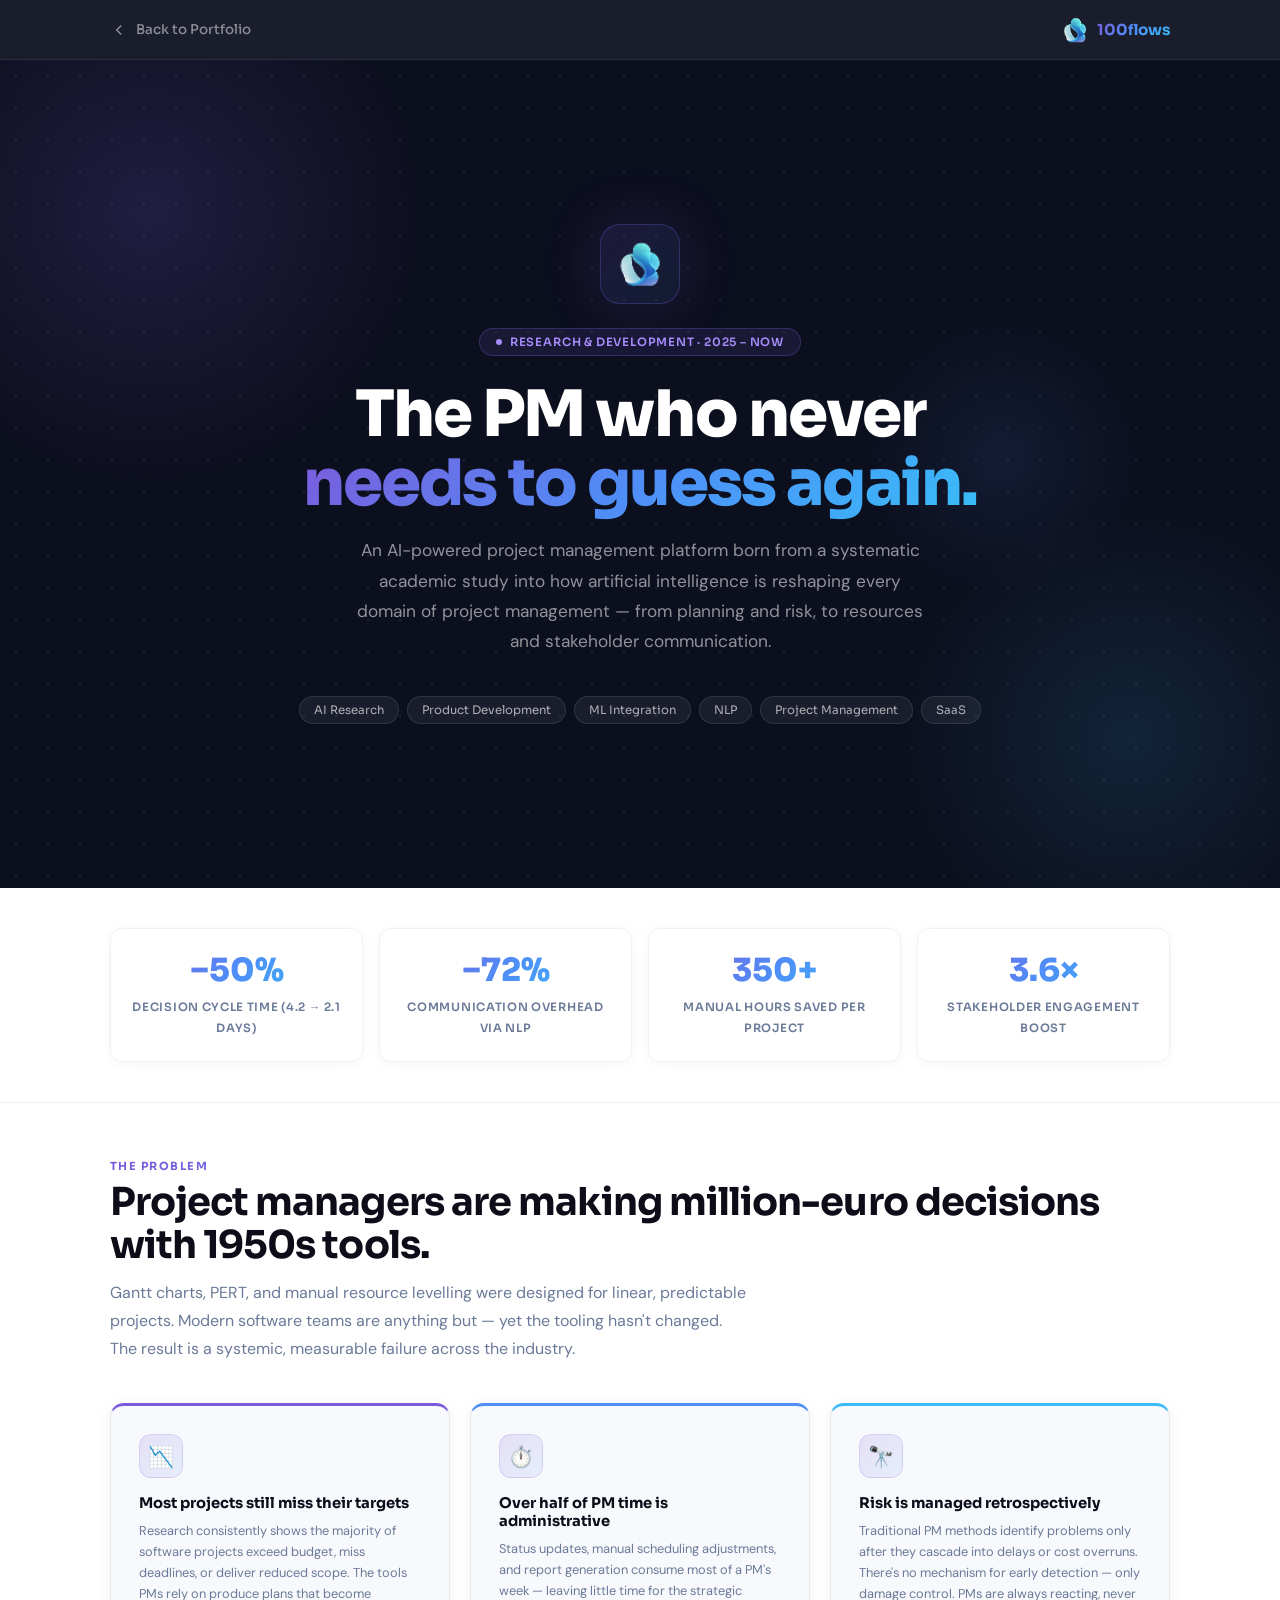
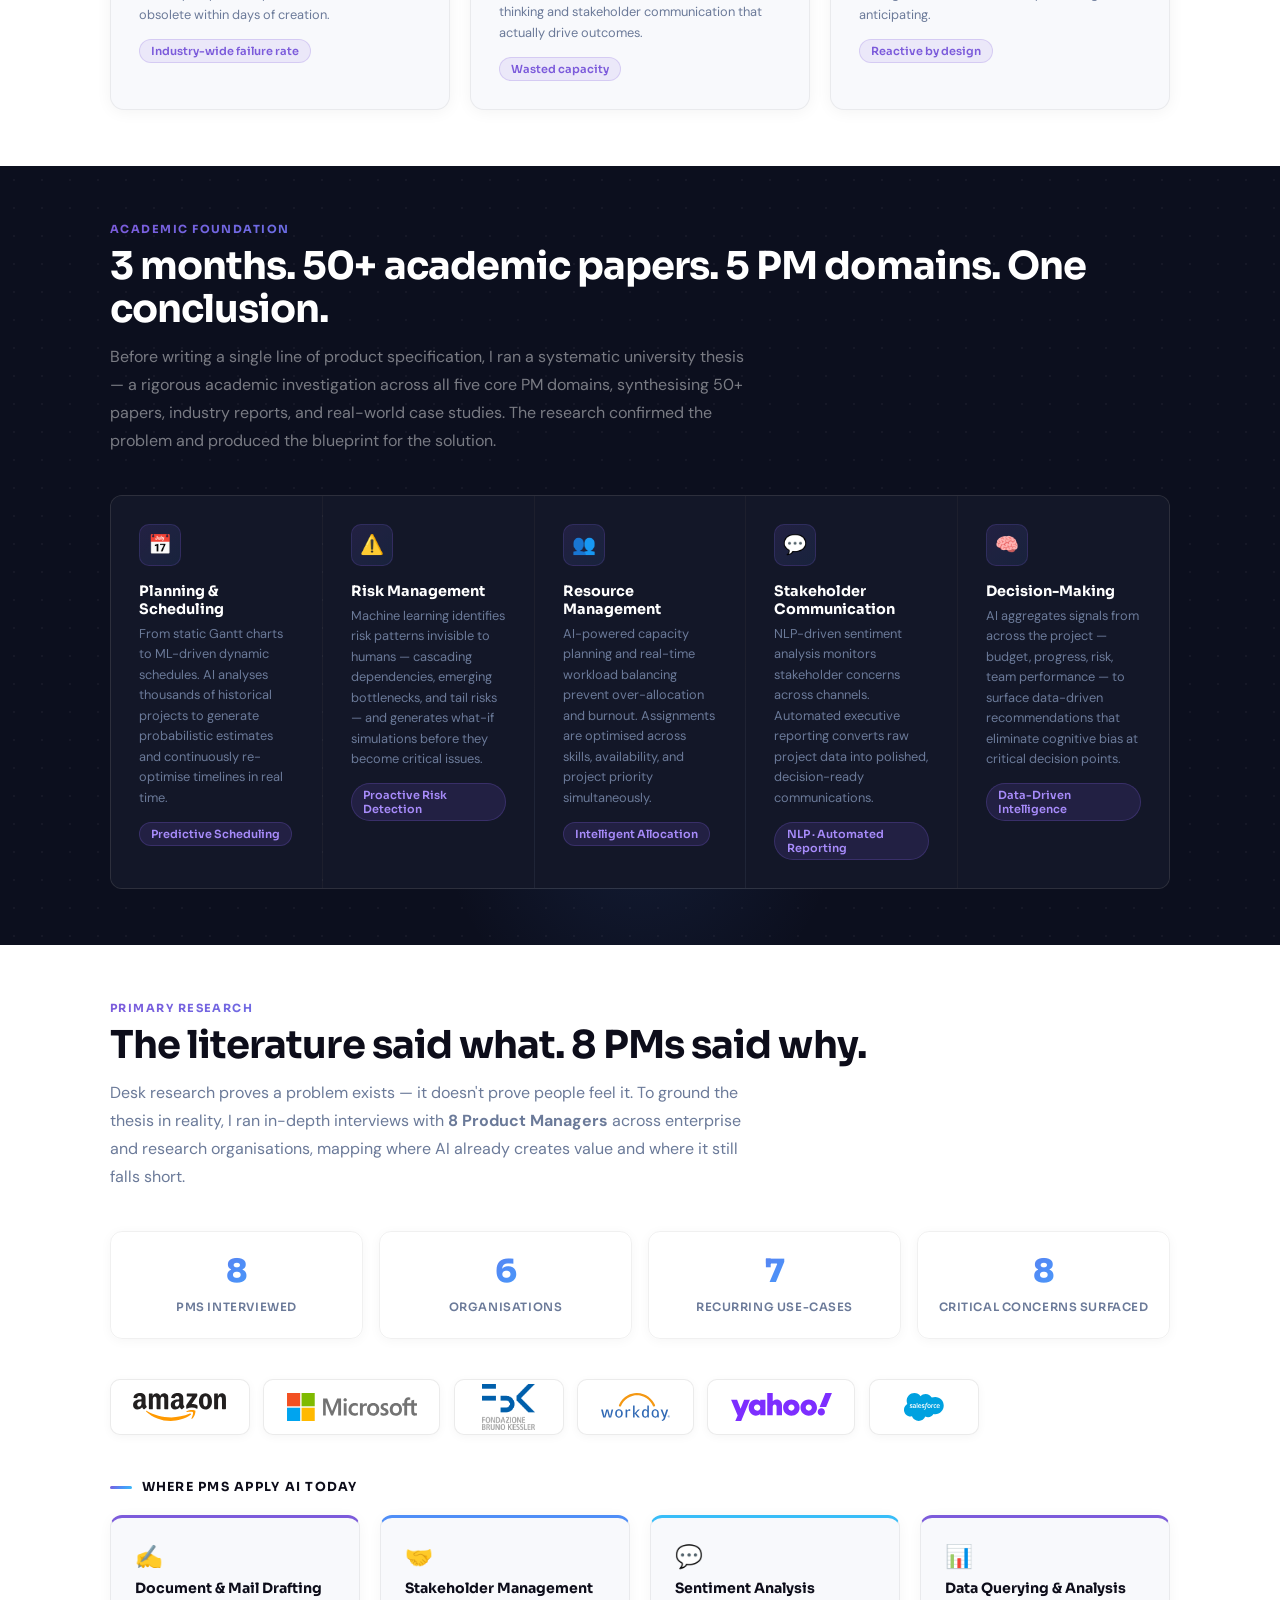
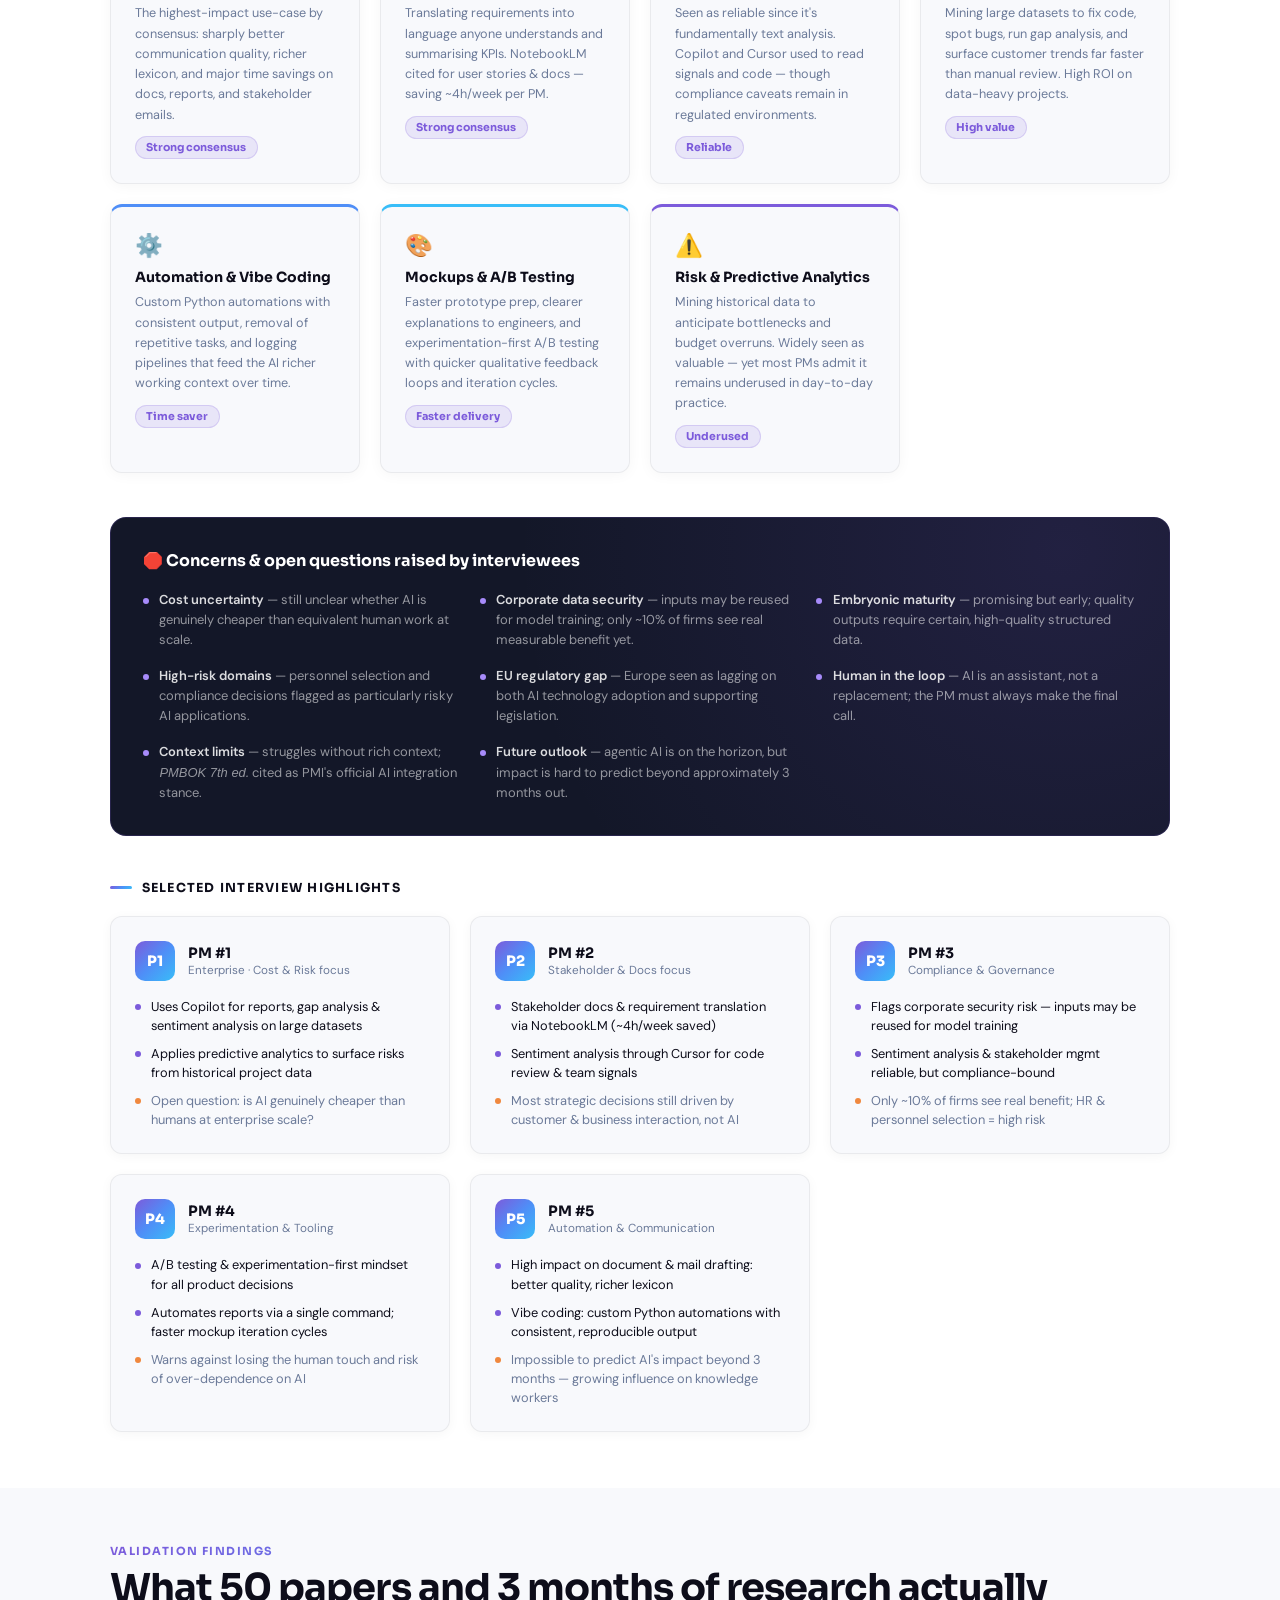
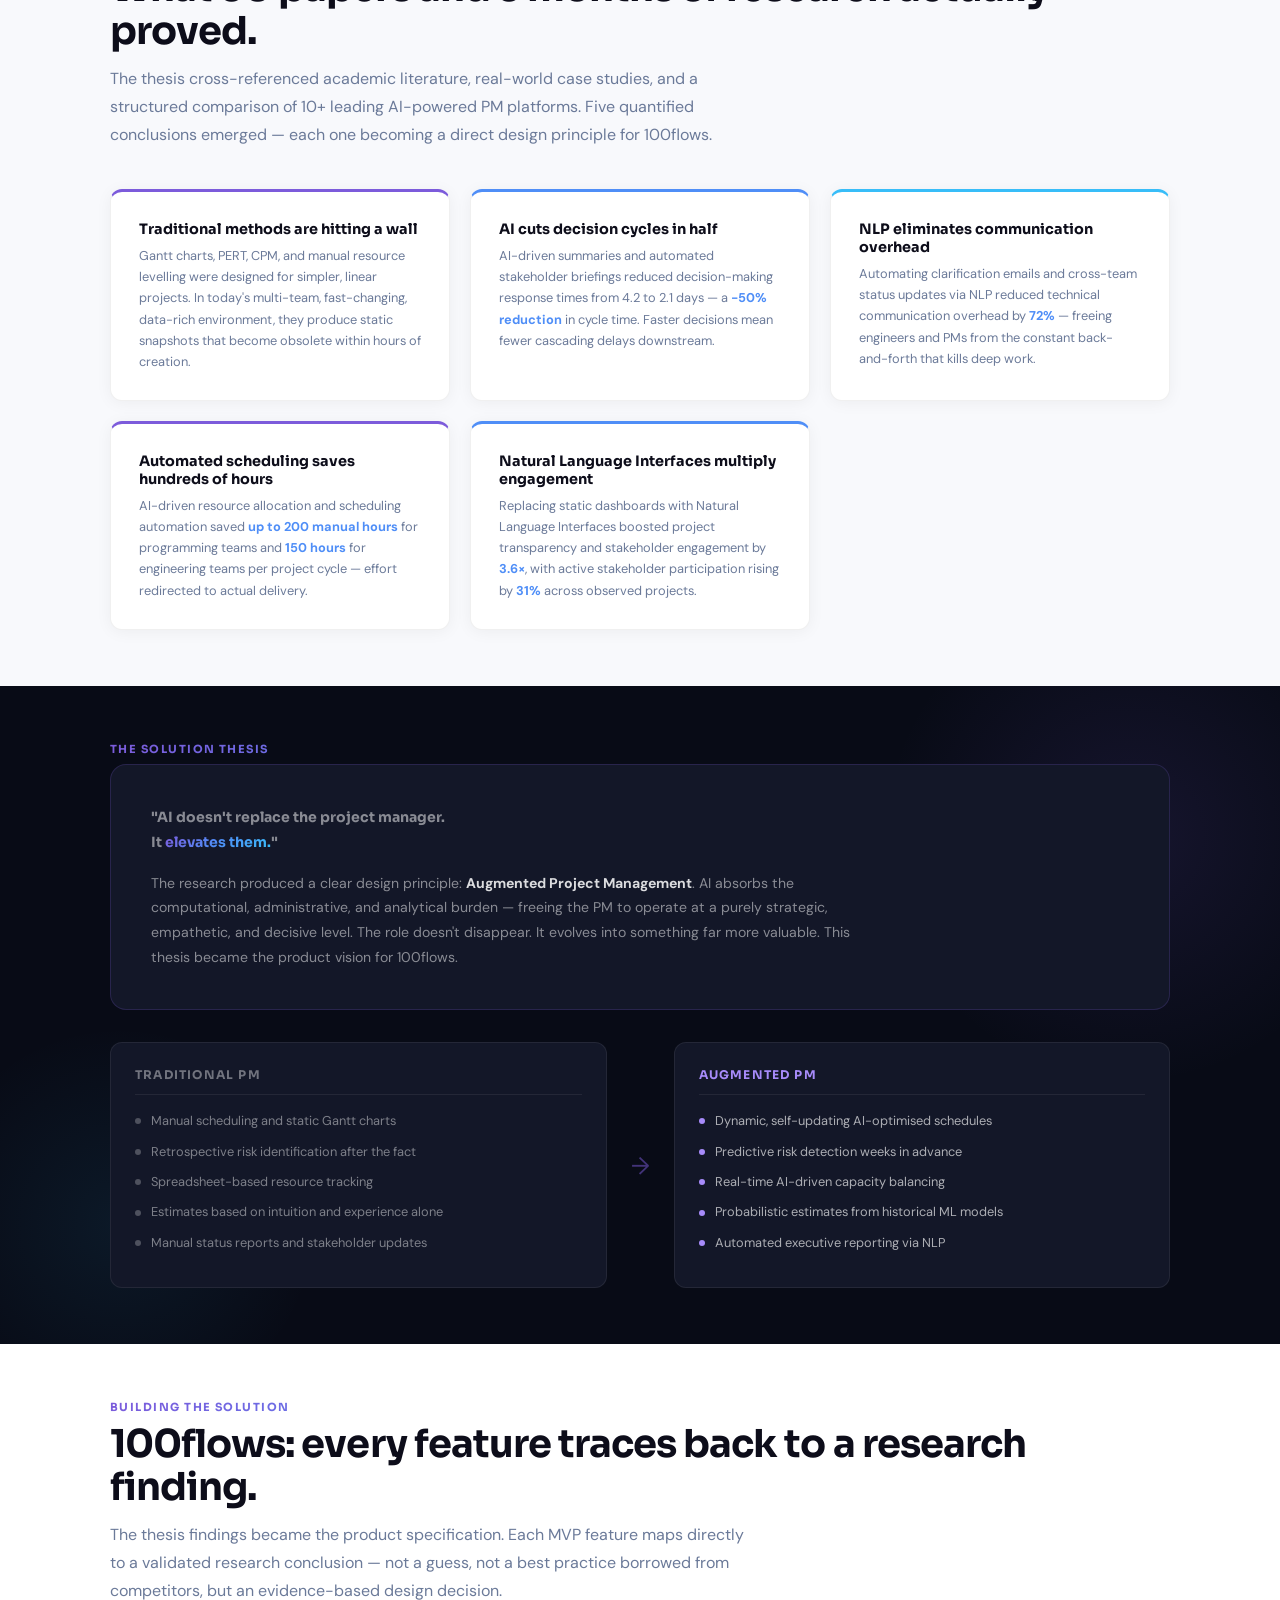
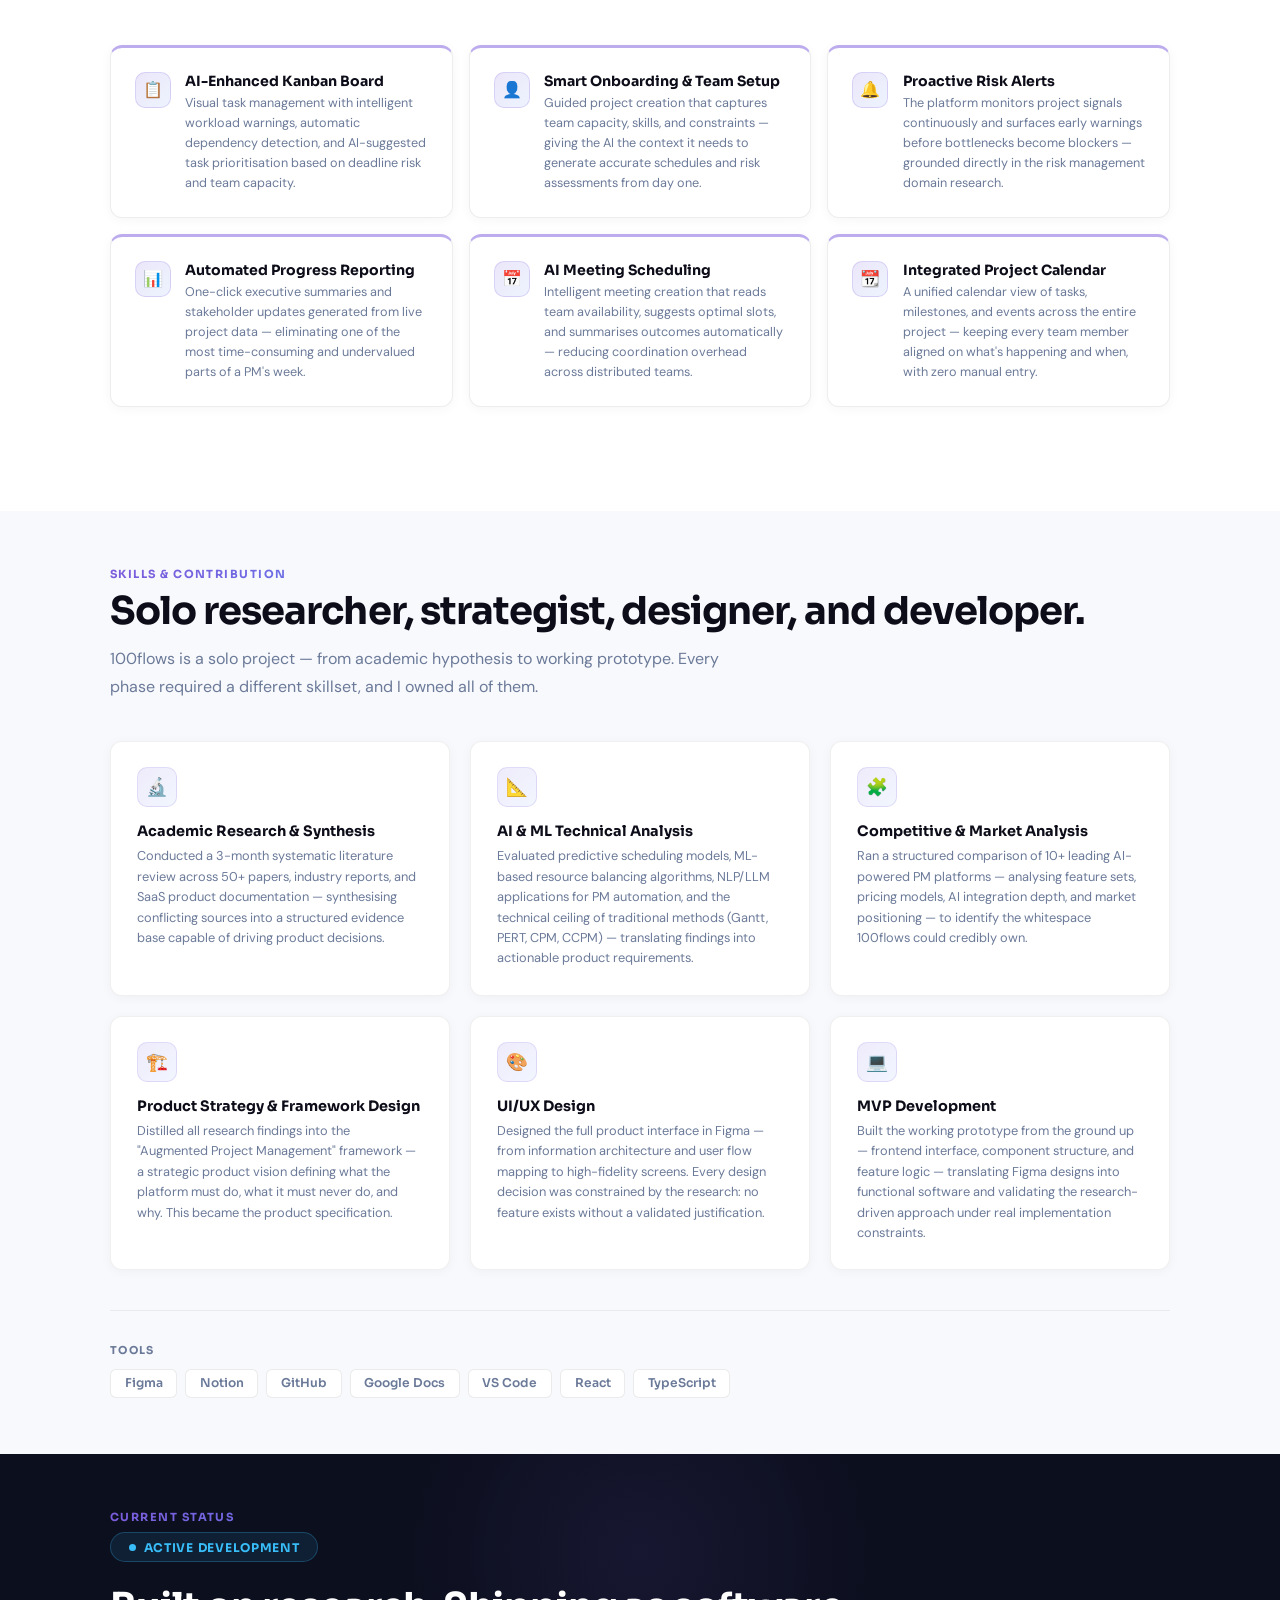
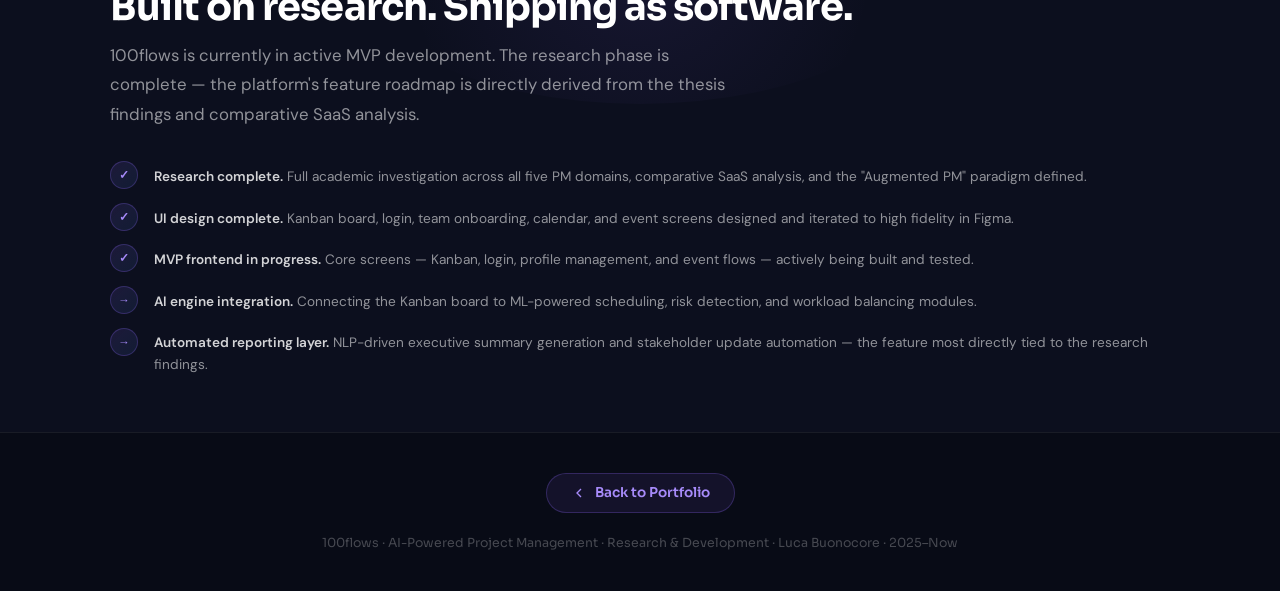
==== commit 7b0d2b9e: "100flows: restructure case study, add real company logos - Reorganize content into a consistent narr" ====
--- a/100flows.html
+++ b/100flows.html
@@ -45,9 +45,7 @@
 }
 .nav-back:hover { color: var(--fl-teal); }
 .nav-back svg { width: 18px; height: 18px; stroke: currentColor; fill: none; stroke-width: 2; }
-.nav-brand {
-display: flex; align-items: center; gap: .55rem;
-}
+.nav-brand { display: flex; align-items: center; gap: .55rem; }
 .nav-logo-img { width: 26px; height: 26px; }
 .nav-brand-name {
 font-family: 'Sora', sans-serif; font-size: .95rem; font-weight: 700;
@@ -62,14 +60,10 @@
 text-align: center; padding: 4rem 1.5rem;
 overflow: hidden; background: var(--fl-dark);
 }
-/* Ambient glow */
-.hero-glow {
-position: absolute; border-radius: 50%; pointer-events: none;
-}
+.hero-glow { position: absolute; border-radius: 50%; pointer-events: none; }
 .hg1 { width: 600px; height: 600px; background: radial-gradient(circle, rgba(124,91,219,.18) 0%, transparent 65%); top: -150px; left: -150px; }
 .hg2 { width: 500px; height: 500px; background: radial-gradient(circle, rgba(56,189,248,.12) 0%, transparent 65%); bottom: -100px; right: -100px; }
 .hg3 { width: 300px; height: 300px; background: radial-gradient(circle, rgba(79,142,247,.1) 0%, transparent 65%); top: 30%; right: 10%; }
-/* Dot pattern */
 .hero-dots {
 position: absolute; inset: 0; pointer-events: none;
 background-image: radial-gradient(circle, rgba(255,255,255,.07) 1px, transparent 1px);
@@ -78,8 +72,7 @@
 .hero-content { position: relative; z-index: 2; max-width: 760px; }
 .hero-logo-wrap {
 width: 80px; height: 80px; border-radius: 20px; margin: 0 auto 1.5rem;
-background: var(--fl-grad-soft);
-border: 1px solid rgba(124,91,219,.3);
+background: var(--fl-grad-soft); border: 1px solid rgba(124,91,219,.3);
 display: flex; align-items: center; justify-content: center;
 box-shadow: 0 0 60px rgba(124,91,219,.2);
 }
@@ -158,7 +151,37 @@
 .on-dark .section-title { color: #fff; }
 .on-dark .section-desc { color: var(--fl-muted); }
 
-/* ── THE RESEARCH (dark) ── */
+/* ── THE PROBLEM (light) ── */
+#problem { background: #fff; }
+.problem-grid {
+display: grid; grid-template-columns: repeat(auto-fit, minmax(280px, 1fr));
+gap: 1.25rem;
+}
+.problem-card {
+background: var(--card-bg); border: 1px solid rgba(0,0,0,.06);
+border-radius: 14px; padding: 1.75rem;
+box-shadow: 0 2px 16px rgba(0,0,0,.05);
+transition: transform .25s, box-shadow .25s;
+}
+.problem-card:hover { transform: translateY(-4px); box-shadow: 0 12px 36px rgba(124,91,219,.1); }
+.problem-card:nth-child(1) { border-top: 3px solid #7c5bdb; }
+.problem-card:nth-child(2) { border-top: 3px solid #4f8ef7; }
+.problem-card:nth-child(3) { border-top: 3px solid #38bdf8; }
+.problem-icon {
+width: 44px; height: 44px; border-radius: 12px; margin-bottom: 1rem;
+background: var(--fl-grad-soft); border: 1px solid rgba(124,91,219,.18);
+display: flex; align-items: center; justify-content: center; font-size: 1.3rem;
+}
+.problem-card h3 { font-family: 'Sora', sans-serif; font-size: .92rem; font-weight: 700; color: var(--text); margin-bottom: .45rem; }
+.problem-card p { font-size: .8rem; color: var(--muted); line-height: 1.65; }
+.problem-tag {
+display: inline-block; margin-top: .85rem;
+padding: .25rem .7rem; border-radius: 99px;
+background: rgba(124,91,219,.1); border: 1px solid rgba(124,91,219,.2);
+font-family: 'Sora', sans-serif; font-size: .7rem; font-weight: 600; color: #7c5bdb;
+}
+
+/* ── RESEARCH (dark) ── */
 #research { background: var(--fl-dark); position: relative; overflow: hidden; }
 #research::before {
 content: ''; position: absolute; inset: 0;
@@ -172,10 +195,7 @@
 border: 1px solid var(--fl-border); border-radius: 12px; overflow: hidden;
 position: relative; z-index: 1;
 }
-.domain-card {
-background: var(--fl-card-dark); padding: 1.75rem;
-transition: background .2s;
-}
+.domain-card { background: var(--fl-card-dark); padding: 1.75rem; transition: background .2s; }
 .domain-card:hover { background: #2d1f5a; }
 .domain-card:hover h3 { color: #fff; }
 .domain-card:hover p { color: rgba(255,255,255,.55); }
@@ -193,7 +213,7 @@
 font-family: 'Sora', sans-serif; font-size: .7rem; font-weight: 600; color: #a78bfa;
 }
 
-/* ── PRIMARY RESEARCH / INTERVIEWS (light) ── */
+/* ── EXPERT INTERVIEWS (light) ── */
 #interviews { background: #fff; }
 .iv-stats { display: grid; grid-template-columns: repeat(auto-fit, minmax(150px,1fr)); gap: 1rem; margin-bottom: 2.5rem; }
 .iv-stat {
@@ -208,22 +228,20 @@
 display: block; line-height: 1.1; margin-bottom: .35rem;
 }
 .iv-stat .l { font-size: .72rem; color: var(--muted); font-family: 'Sora',sans-serif; font-weight: 600; text-transform: uppercase; letter-spacing: .05em; }
+
+/* Company logos */
 .iv-logos { display: flex; flex-wrap: wrap; align-items: center; gap: .85rem; margin-bottom: 2.75rem; }
 .iv-logo {
-height: 52px; padding: 0 1.2rem; display: flex; align-items: center; justify-content: center;
+height: 56px; padding: 0 1.4rem; display: flex; align-items: center; justify-content: center;
 background: #fff; border: 1px solid rgba(0,0,0,.08); border-radius: 10px;
 box-shadow: 0 2px 10px rgba(0,0,0,.04); transition: transform .2s, box-shadow .2s;
+min-width: 110px;
 }
 .iv-logo:hover { transform: translateY(-3px); box-shadow: 0 8px 22px rgba(0,0,0,.1); }
-.lg-amazon { font-family: 'Sora',sans-serif; font-weight: 800; font-size: 1.1rem; color: #131a22; letter-spacing: -.02em; }
-.lg-amazon span { color: #ff9900; }
-.lg-ms { display: flex; align-items: center; gap: 7px; font-family: 'Sora',sans-serif; font-weight: 600; font-size: .98rem; color: #444; }
-.lg-ms .sq { display: grid; grid-template-columns: 1fr 1fr; grid-template-rows: 1fr 1fr; width: 19px; height: 19px; gap: 2px; }
-.lg-ms .sq i { display: block; border-radius: 1px; }
-.lg-fbk { font-family: 'Sora',sans-serif; font-weight: 800; font-size: 1.15rem; color: #00863d; letter-spacing: .02em; }
-.lg-fbk b { color: #005baa; }
-.lg-workday { font-family: 'Sora',sans-serif; font-weight: 700; font-size: 1.1rem; color: #0875e1; letter-spacing: -.03em; }
-.lg-workday i { color: #f7a800; font-style: normal; }
+.iv-logo img { display: block; height: 28px; width: auto; max-width: 130px; object-fit: contain; }
+.iv-logo img.lg-stacked { height: 46px; }
+
+/* Use cases */
 .iv-sublabel {
 font-family: 'Sora',sans-serif; font-size: .78rem; font-weight: 700;
 text-transform: uppercase; letter-spacing: .1em; color: var(--text);
@@ -251,6 +269,8 @@
 background: rgba(124,91,219,.12); border: 1px solid rgba(124,91,219,.2);
 font-family: 'Sora',sans-serif; font-size: .68rem; font-weight: 700; color: #7c5bdb;
 }
+
+/* Concerns */
 .iv-concerns {
 background: var(--fl-card-dark); border: 1px solid rgba(124,91,219,.2);
 border-radius: 16px; padding: 2rem; margin-bottom: 2.75rem; position: relative; overflow: hidden;
@@ -262,6 +282,8 @@
 .iv-concern .d { width: 6px; height: 6px; border-radius: 50%; background: #a78bfa; margin-top: .5rem; flex-shrink: 0; }
 .iv-concern p { font-size: .81rem; color: rgba(255,255,255,.55); line-height: 1.55; }
 .iv-concern p b { color: rgba(255,255,255,.85); font-weight: 600; }
+
+/* PM cards */
 .iv-pm-grid { display: grid; grid-template-columns: repeat(auto-fit, minmax(280px,1fr)); gap: 1.25rem; }
 .iv-pm {
 background: var(--card-bg); border: 1px solid rgba(0,0,0,.06); border-radius: 12px;
@@ -283,25 +305,20 @@
 .iv-pm li.neg::before { background: #f0883e; }
 .iv-pm li.neg { color: var(--muted); }
 
-/* ── KEY FINDINGS (light) ── */
+/* ── KEY FINDINGS ── */
 #findings { background: var(--card-bg); }
 .findings-grid { display: grid; grid-template-columns: repeat(auto-fit, minmax(280px, 1fr)); gap: 1.25rem; }
 .finding-card {
 background: #fff; border-radius: 12px;
 border: 1px solid rgba(0,0,0,.06); padding: 1.75rem;
 box-shadow: 0 2px 16px rgba(0,0,0,.05);
-border-top: 3px solid transparent;
-border-image: var(--fl-grad) 1;
-border-image-slice: 0 0 0 0 / 0 0 3px 0;
 transition: transform .25s, box-shadow .25s;
 }
-/* Simplified top border using box shadow trick */
-.finding-card { border-top: 3px solid; border-image: none; }
-.finding-card:nth-child(1) { border-top-color: #7c5bdb; }
-.finding-card:nth-child(2) { border-top-color: #4f8ef7; }
-.finding-card:nth-child(3) { border-top-color: #38bdf8; }
-.finding-card:nth-child(4) { border-top-color: #7c5bdb; }
-.finding-card:nth-child(5) { border-top-color: #4f8ef7; }
+.finding-card:nth-child(1) { border-top: 3px solid #7c5bdb; }
+.finding-card:nth-child(2) { border-top: 3px solid #4f8ef7; }
+.finding-card:nth-child(3) { border-top: 3px solid #38bdf8; }
+.finding-card:nth-child(4) { border-top: 3px solid #7c5bdb; }
+.finding-card:nth-child(5) { border-top: 3px solid #4f8ef7; }
 .finding-card:hover { transform: translateY(-4px); box-shadow: 0 12px 36px rgba(124,91,219,.1); }
 .finding-card h3 { font-family: 'Sora', sans-serif; font-size: .9rem; font-weight: 700; margin-bottom: .45rem; }
 .finding-card p { font-size: .8rem; color: var(--muted); line-height: 1.65; }
@@ -336,14 +353,11 @@
 .after .shift-dot { background: #a78bfa; }
 .shift-item p { font-size: .8rem; color: rgba(255,255,255,.45); line-height: 1.5; }
 .after .shift-item p { color: rgba(255,255,255,.65); }
-.shift-arrow {
-font-size: 1.5rem; color: rgba(124,91,219,.5);
-display: flex; align-items: center; justify-content: center;
-}
+.shift-arrow { font-size: 1.5rem; color: rgba(124,91,219,.5); display: flex; align-items: center; justify-content: center; }
 
 /* ── MVP (light) ── */
 #mvp { background: #fff; }
-.mvp-feature-list { display: grid; grid-template-columns: repeat(auto-fit, minmax(280px, 1fr)); gap: 1rem; }
+.mvp-feature-list { display: grid; grid-template-columns: repeat(auto-fit, minmax(280px, 1fr)); gap: 1rem; margin-bottom: 3rem; }
 .mvp-feature {
 display: flex; gap: .9rem; align-items: flex-start;
 background: #fff; border: 1px solid rgba(0,0,0,.07);
@@ -361,22 +375,6 @@
 }
 .mvp-feature h4 { font-family: 'Sora', sans-serif; font-size: .88rem; font-weight: 700; margin-bottom: .2rem; }
 .mvp-feature p { font-size: .79rem; color: var(--muted); line-height: 1.58; }
-/* Screenshots */
-.screenshot-grid { display: grid; grid-template-columns: 1fr 1fr; gap: 1.25rem; }
-.screenshot-wrap {
-border-radius: 12px; overflow: hidden;
-border: 1px solid rgba(0,0,0,.07);
-box-shadow: 0 4px 24px rgba(0,0,0,.08);
-transition: transform .3s, box-shadow .3s;
-}
-.screenshot-wrap:first-child { grid-column: 1 / -1; }
-.screenshot-wrap:hover { transform: translateY(-4px); box-shadow: 0 12px 40px rgba(124,91,219,.12); }
-.screenshot-wrap img { width: 100%; display: block; }
-.screenshot-caption {
-padding: .65rem 1rem; background: #f8f9fc;
-font-family: 'Sora', sans-serif; font-size: .72rem;
-font-weight: 600; color: var(--muted); border-top: 1px solid rgba(0,0,0,.06);
-}
 
 /* ── MY ROLE ── */
 #my-role { background: var(--card-bg); }
@@ -395,6 +393,12 @@
 }
 .role-card h4 { font-family: 'Sora', sans-serif; font-size: .9rem; font-weight: 700; margin-bottom: .4rem; }
 .role-card p { font-size: .8rem; color: var(--muted); line-height: 1.6; }
+
+/* ── TOOLS STRIP ── */
+.fl-tools { margin-top: 2.5rem; padding-top: 2rem; border-top: 1px solid rgba(0,0,0,.06); }
+.fl-tools-label { font-family: 'Sora', sans-serif; font-size: .68rem; font-weight: 700; text-transform: uppercase; letter-spacing: .12em; color: var(--muted); margin-bottom: .75rem; }
+.fl-tools-row { display: flex; flex-wrap: wrap; gap: .5rem; }
+.fl-tool { padding: .32rem .85rem; border-radius: 6px; background: #fff; border: 1px solid rgba(0,0,0,.08); font-family: 'Sora', sans-serif; font-size: .76rem; font-weight: 600; color: var(--muted); }
 
 /* ── STATUS (dark) ── */
 #status { background: var(--fl-dark); position: relative; overflow: hidden; }
@@ -420,12 +424,6 @@
 .roadmap-item p { font-size: .85rem; color: rgba(255,255,255,.55); line-height: 1.6; padding-top: .3rem; }
 .roadmap-item p strong { color: rgba(255,255,255,.82); font-weight: 600; }
 
-/* ── TOOLS STRIP ── */
-.fl-tools { margin-top: 2.5rem; padding-top: 2rem; border-top: 1px solid rgba(0,0,0,.06); }
-.fl-tools-label { font-family: 'Sora', sans-serif; font-size: .68rem; font-weight: 700; text-transform: uppercase; letter-spacing: .12em; color: var(--muted); margin-bottom: .75rem; }
-.fl-tools-row { display: flex; flex-wrap: wrap; gap: .5rem; }
-.fl-tool { padding: .32rem .85rem; border-radius: 6px; background: #fff; border: 1px solid rgba(0,0,0,.08); font-family: 'Sora', sans-serif; font-size: .76rem; font-weight: 600; color: var(--muted); }
-
 /* ── FOOTER ── */
 .flows-footer {
 background: var(--fl-darker); padding: 2.5rem clamp(1rem, 5vw, 3rem);
@@ -445,11 +443,8 @@
 
 /* ── RESPONSIVE ── */
 @media (max-width: 720px) {
-.mvp-intro-grid { grid-template-columns: 1fr; }
 .shift-grid { grid-template-columns: 1fr; }
 .shift-arrow { transform: rotate(90deg); }
-.screenshot-grid { grid-template-columns: 1fr; }
-.screenshot-wrap:first-child { grid-column: auto; }
 }
 </style>
 </head>
@@ -485,7 +480,7 @@
 </div>
 <h1>The PM who never<br><span>needs to guess again.</span></h1>
 <p class="hero-sub">
-100flows is an AI-powered project management platform born from a systematic academic study into how artificial intelligence is reshaping every domain of project management — from planning to risk, resources, and stakeholder communication.
+An AI-powered project management platform born from a systematic academic study into how artificial intelligence is reshaping every domain of project management — from planning and risk, to resources and stakeholder communication.
 </p>
 <div class="hero-tags">
 <span class="hero-tag">AI Research</span>
@@ -507,11 +502,11 @@
 </div>
 <div class="stat-card">
 <span class="stat-num">−72%</span>
-<span class="stat-label">Comm. Overhead via NLP</span>
+<span class="stat-label">Communication Overhead via NLP</span>
 </div>
 <div class="stat-card">
 <span class="stat-num">350+</span>
-<span class="stat-label">Manual Hours Saved</span>
+<span class="stat-label">Manual Hours Saved per Project</span>
 </div>
 <div class="stat-card">
 <span class="stat-num">3.6×</span>
@@ -528,37 +523,37 @@
 <p class="section-desc">
 Gantt charts, PERT, and manual resource levelling were designed for linear, predictable projects. Modern software teams are anything but — yet the tooling hasn't changed. The result is a systemic, measurable failure across the industry.
 </p>
-<div class="domains-grid">
-<div class="domain-card">
-<div class="domain-icon">📉</div>
-<h3>Most projects miss their targets</h3>
-<p>Research consistently shows that the majority of software projects exceed their budget, miss their deadline, or deliver reduced scope. The tools PMs rely on are producing plans that become obsolete within days of creation.</p>
-<span class="domain-tag">Industry-wide failure rate</span>
-</div>
-<div class="domain-card">
-<div class="domain-icon">⏱️</div>
+<div class="problem-grid">
+<div class="problem-card">
+<div class="problem-icon">📉</div>
+<h3>Most projects still miss their targets</h3>
+<p>Research consistently shows the majority of software projects exceed budget, miss deadlines, or deliver reduced scope. The tools PMs rely on produce plans that become obsolete within days of creation.</p>
+<span class="problem-tag">Industry-wide failure rate</span>
+</div>
+<div class="problem-card">
+<div class="problem-icon">⏱️</div>
 <h3>Over half of PM time is administrative</h3>
-<p>Status updates, manual scheduling adjustments, and report generation consume the majority of a project manager's week — leaving little time for the strategic thinking and stakeholder communication that actually drive outcomes.</p>
-<span class="domain-tag">Wasted capacity</span>
-</div>
-<div class="domain-card">
-<div class="domain-icon">🔭</div>
+<p>Status updates, manual scheduling adjustments, and report generation consume most of a PM's week — leaving little time for the strategic thinking and stakeholder communication that actually drive outcomes.</p>
+<span class="problem-tag">Wasted capacity</span>
+</div>
+<div class="problem-card">
+<div class="problem-icon">🔭</div>
 <h3>Risk is managed retrospectively</h3>
-<p>Traditional PM methods identify problems after they've already cascaded into delays or cost overruns. There's no mechanism for early detection — only damage control. PMs are always reacting, never anticipating.</p>
-<span class="domain-tag">Reactive by design</span>
+<p>Traditional PM methods identify problems only after they cascade into delays or cost overruns. There's no mechanism for early detection — only damage control. PMs are always reacting, never anticipating.</p>
+<span class="problem-tag">Reactive by design</span>
 </div>
 </div>
 </div>
 </section>
 
-<!-- VALIDATING THE PROBLEM -->
+<!-- ACADEMIC RESEARCH -->
 <section id="research" class="on-dark">
 <div class="research-glow"></div>
 <div class="section-inner">
-<span class="section-label">Problem Validation</span>
+<span class="section-label">Academic Foundation</span>
 <h2 class="section-title">3 months. 50+ academic papers. 5 PM domains. One conclusion.</h2>
 <p class="section-desc">
-Before writing a single line of product specification, I ran a systematic university thesis — a rigorous academic investigation across all five core PM domains, synthesising 50+ papers, industry reports, and real-world case studies. The research both confirmed the problem and produced the blueprint for the solution.
+Before writing a single line of product specification, I ran a systematic university thesis — a rigorous academic investigation across all five core PM domains, synthesising 50+ papers, industry reports, and real-world case studies. The research confirmed the problem and produced the blueprint for the solution.
 </p>
 <div class="domains-grid">
 <div class="domain-card">
@@ -570,7 +565,7 @@
 <div class="domain-card">
 <div class="domain-icon">⚠️</div>
 <h3>Risk Management</h3>
-<p>Machine learning identifies risk patterns invisible to humans — cascading dependencies, emerging bottlenecks, and tail risks — and generates what-if simulations before they become issues.</p>
+<p>Machine learning identifies risk patterns invisible to humans — cascading dependencies, emerging bottlenecks, and tail risks — and generates what-if simulations before they become critical issues.</p>
 <span class="domain-tag">Proactive Risk Detection</span>
 </div>
 <div class="domain-card">
@@ -601,26 +596,24 @@
 <span class="section-label">Primary Research</span>
 <h2 class="section-title">The literature said what. 8 PMs said why.</h2>
 <p class="section-desc">
-Desk research proves a problem exists — it doesn't prove people feel it. To ground the thesis in reality, I ran in-depth interviews with <strong>8 Product Managers</strong> across enterprise and research organisations, mapping where AI already creates value in their day-to-day and where it still falls short.
+Desk research proves a problem exists — it doesn't prove people feel it. To ground the thesis in reality, I ran in-depth interviews with <strong>8 Product Managers</strong> across enterprise and research organisations, mapping where AI already creates value and where it still falls short.
 </p>
 
 <div class="iv-stats">
 <div class="iv-stat"><span class="n">8</span><span class="l">PMs Interviewed</span></div>
-<div class="iv-stat"><span class="n">4</span><span class="l">Organisations</span></div>
+<div class="iv-stat"><span class="n">6</span><span class="l">Organisations</span></div>
 <div class="iv-stat"><span class="n">7</span><span class="l">Recurring Use-Cases</span></div>
-</div>
-
-<!-- Company logos -->
+<div class="iv-stat"><span class="n">8</span><span class="l">Critical Concerns Surfaced</span></div>
+</div>
+
+<!-- Company logos (real, downloaded from official sources) -->
 <div class="iv-logos">
-<div class="iv-logo"><span class="lg-amazon">amaz<span>on</span></span></div>
-<div class="iv-logo">
-<span class="lg-ms">
-<span class="sq"><i style="background:#f25022"></i><i style="background:#7fba00"></i><i style="background:#00a4ef"></i><i style="background:#ffb900"></i></span>
-Microsoft
-</span>
-</div>
-<div class="iv-logo"><span class="lg-fbk">F<b>B</b>K</span></div>
-<div class="iv-logo"><span class="lg-workday">workday<i>.</i></span></div>
+  <div class="iv-logo"><img src="img/logos/amazon.svg" alt="Amazon"/></div>
+  <div class="iv-logo"><img src="img/logos/microsoft.svg" alt="Microsoft"/></div>
+  <div class="iv-logo"><img src="img/logos/fbk.png" alt="Fondazione Bruno Kessler (FBK)" class="lg-stacked"/></div>
+  <div class="iv-logo"><img src="img/logos/workday.svg" alt="Workday"/></div>
+  <div class="iv-logo"><img src="img/logos/yahoo.svg" alt="Yahoo!"/></div>
+  <div class="iv-logo"><img src="img/logos/salesforce.svg" alt="Salesforce"/></div>
 </div>
 
 <!-- Use cases -->
@@ -629,59 +622,59 @@
 <div class="iv-uc">
 <div class="ic">✍️</div>
 <h3>Document &amp; Mail Drafting</h3>
-<p>The highest-impact use-case by consensus: sharply better communication quality, richer lexicon and major time savings on docs, reports and stakeholder emails.</p>
+<p>The highest-impact use-case by consensus: sharply better communication quality, richer lexicon, and major time savings on docs, reports, and stakeholder emails.</p>
 <span class="tag">Strong consensus</span>
 </div>
 <div class="iv-uc">
 <div class="ic">🤝</div>
 <h3>Stakeholder Management</h3>
-<p>Translating requirements into language anyone understands and summarising KPIs. NotebookLM cited for user stories &amp; docs (~4h/week).</p>
+<p>Translating requirements into language anyone understands and summarising KPIs. NotebookLM cited for user stories &amp; docs — saving ~4h/week per PM.</p>
 <span class="tag">Strong consensus</span>
 </div>
 <div class="iv-uc">
 <div class="ic">💬</div>
 <h3>Sentiment Analysis</h3>
-<p>Seen as reliable since it's fundamentally text analysis. Copilot and Cursor used to read signals and code — though compliance caveats remain.</p>
+<p>Seen as reliable since it's fundamentally text analysis. Copilot and Cursor used to read signals and code — though compliance caveats remain in regulated environments.</p>
 <span class="tag">Reliable</span>
 </div>
 <div class="iv-uc">
 <div class="ic">📊</div>
 <h3>Data Querying &amp; Analysis</h3>
-<p>Mining large, consumer-collected datasets to fix code, spot bugs, run gap analysis and surface customer trends far faster than manual review.</p>
+<p>Mining large datasets to fix code, spot bugs, run gap analysis, and surface customer trends far faster than manual review. High ROI on data-heavy projects.</p>
 <span class="tag">High value</span>
 </div>
 <div class="iv-uc">
 <div class="ic">⚙️</div>
 <h3>Automation &amp; Vibe Coding</h3>
-<p>Custom Python automations with consistent output, removal of repetitive tasks, and logging pipelines that feed the AI richer working context.</p>
+<p>Custom Python automations with consistent output, removal of repetitive tasks, and logging pipelines that feed the AI richer working context over time.</p>
 <span class="tag">Time saver</span>
 </div>
 <div class="iv-uc">
 <div class="ic">🎨</div>
 <h3>Mockups &amp; A/B Testing</h3>
-<p>Faster prototype prep, clearer explanations to engineers and experimentation-first A/B testing with quicker qualitative feedback loops.</p>
+<p>Faster prototype prep, clearer explanations to engineers, and experimentation-first A/B testing with quicker qualitative feedback loops and iteration cycles.</p>
 <span class="tag">Faster delivery</span>
 </div>
 <div class="iv-uc">
 <div class="ic">⚠️</div>
 <h3>Risk &amp; Predictive Analytics</h3>
-<p>Mining historical data to anticipate bottlenecks and budget overruns. Widely seen as valuable — yet most PMs admit it's still underused in practice.</p>
+<p>Mining historical data to anticipate bottlenecks and budget overruns. Widely seen as valuable — yet most PMs admit it remains underused in day-to-day practice.</p>
 <span class="tag">Underused</span>
 </div>
 </div>
 
 <!-- Concerns -->
 <div class="iv-concerns">
-<h3>🛑 Concerns &amp; open questions raised</h3>
+<h3>🛑 Concerns &amp; open questions raised by interviewees</h3>
 <div class="iv-concerns-grid">
-<div class="iv-concern"><span class="d"></span><p><b>Cost uncertainty</b> — still unclear whether AI is actually cheaper than human work.</p></div>
-<div class="iv-concern"><span class="d"></span><p><b>Corporate data security</b> — inputs may be reused for training; only ~10% of firms see real benefit yet.</p></div>
-<div class="iv-concern"><span class="d"></span><p><b>Embryonic maturity</b> — promising but early; outputs need certain, high-quality data.</p></div>
-<div class="iv-concern"><span class="d"></span><p><b>High-risk domains</b> — personnel selection flagged as a particularly risky application.</p></div>
-<div class="iv-concern"><span class="d"></span><p><b>EU regulatory gap</b> — Europe seen as lagging on both technology and legislation.</p></div>
-<div class="iv-concern"><span class="d"></span><p><b>Human in the loop</b> — AI is an assistant, not a replacement; the PM makes the final call.</p></div>
-<div class="iv-concern"><span class="d"></span><p><b>Context limits</b> — struggles without context; <i>PMBOK 7th ed.</i> cited as PMI's official AI stance.</p></div>
-<div class="iv-concern"><span class="d"></span><p><b>Future outlook</b> — agentic AI on the horizon, but hard to predict beyond ~3 months.</p></div>
+<div class="iv-concern"><span class="d"></span><p><b>Cost uncertainty</b> — still unclear whether AI is genuinely cheaper than equivalent human work at scale.</p></div>
+<div class="iv-concern"><span class="d"></span><p><b>Corporate data security</b> — inputs may be reused for model training; only ~10% of firms see real measurable benefit yet.</p></div>
+<div class="iv-concern"><span class="d"></span><p><b>Embryonic maturity</b> — promising but early; quality outputs require certain, high-quality structured data.</p></div>
+<div class="iv-concern"><span class="d"></span><p><b>High-risk domains</b> — personnel selection and compliance decisions flagged as particularly risky AI applications.</p></div>
+<div class="iv-concern"><span class="d"></span><p><b>EU regulatory gap</b> — Europe seen as lagging on both AI technology adoption and supporting legislation.</p></div>
+<div class="iv-concern"><span class="d"></span><p><b>Human in the loop</b> — AI is an assistant, not a replacement; the PM must always make the final call.</p></div>
+<div class="iv-concern"><span class="d"></span><p><b>Context limits</b> — struggles without rich context; <i>PMBOK 7th ed.</i> cited as PMI's official AI integration stance.</p></div>
+<div class="iv-concern"><span class="d"></span><p><b>Future outlook</b> — agentic AI is on the horizon, but impact is hard to predict beyond approximately 3 months out.</p></div>
 </div>
 </div>
 
@@ -691,46 +684,41 @@
 <div class="iv-pm">
 <div class="iv-pm-head"><div class="iv-pm-badge">P1</div><div><div class="who">PM #1</div><div class="role">Enterprise · Cost &amp; Risk focus</div></div></div>
 <ul>
-<li>Leverages Copilot for reports, gap analysis &amp; sentiment analysis</li>
-<li>Uses AI on large datasets to determine customer trends</li>
-<li>Applies predictive analytics to face risks from historical data</li>
-<li class="neg">Open question: is AI genuinely cheaper than humans?</li>
+<li>Uses Copilot for reports, gap analysis &amp; sentiment analysis on large datasets</li>
+<li>Applies predictive analytics to surface risks from historical project data</li>
+<li class="neg">Open question: is AI genuinely cheaper than humans at enterprise scale?</li>
 </ul>
 </div>
 <div class="iv-pm">
 <div class="iv-pm-head"><div class="iv-pm-badge">P2</div><div><div class="who">PM #2</div><div class="role">Stakeholder &amp; Docs focus</div></div></div>
 <ul>
-<li>Stakeholder docs &amp; requirement translation via NotebookLM (~4h/week)</li>
-<li>Sentiment analysis through Cursor for code review</li>
-<li>Sees AI as a useful assistant — "not here to take my job"</li>
-<li class="neg">Most decisions still driven by customer &amp; business interaction, not AI</li>
+<li>Stakeholder docs &amp; requirement translation via NotebookLM (~4h/week saved)</li>
+<li>Sentiment analysis through Cursor for code review &amp; team signals</li>
+<li class="neg">Most strategic decisions still driven by customer &amp; business interaction, not AI</li>
 </ul>
 </div>
 <div class="iv-pm">
-<div class="iv-pm-head"><div class="iv-pm-badge">P3</div><div><div class="who">PM #3</div><div class="role">Compliance &amp; Governance lens</div></div></div>
+<div class="iv-pm-head"><div class="iv-pm-badge">P3</div><div><div class="who">PM #3</div><div class="role">Compliance &amp; Governance</div></div></div>
 <ul>
-<li>Flags corporate security risk — inputs reused for training</li>
+<li>Flags corporate security risk — inputs may be reused for model training</li>
 <li>Sentiment analysis &amp; stakeholder mgmt reliable, but compliance-bound</li>
-<li>References PMBOK 7th edition as PMI's official AI position</li>
-<li class="neg">Only ~10% of firms see real benefit; HR selection = high risk</li>
+<li class="neg">Only ~10% of firms see real benefit; HR &amp; personnel selection = high risk</li>
 </ul>
 </div>
 <div class="iv-pm">
 <div class="iv-pm-head"><div class="iv-pm-badge">P4</div><div><div class="who">PM #4</div><div class="role">Experimentation &amp; Tooling</div></div></div>
 <ul>
-<li>A/B testing &amp; experimentation-first mindset</li>
-<li>Faster mockups; automates reports via a single command</li>
-<li>Saves ~30 min–4h daily (≈7% of working time)</li>
-<li class="neg">Warns against losing the human touch &amp; over-dependence</li>
+<li>A/B testing &amp; experimentation-first mindset for all product decisions</li>
+<li>Automates reports via a single command; faster mockup iteration cycles</li>
+<li class="neg">Warns against losing the human touch and risk of over-dependence on AI</li>
 </ul>
 </div>
 <div class="iv-pm">
 <div class="iv-pm-head"><div class="iv-pm-badge">P5</div><div><div class="who">PM #5</div><div class="role">Automation &amp; Communication</div></div></div>
 <ul>
-<li>High impact on document &amp; mail drafting quality</li>
-<li>Vibe coding: custom Python automations with consistent output</li>
-<li>Brainstorming + logging feeds AI richer context for better answers</li>
-<li class="neg">Impossible to predict beyond 3 months — impact on knowledge workers only growing</li>
+<li>High impact on document &amp; mail drafting: better quality, richer lexicon</li>
+<li>Vibe coding: custom Python automations with consistent, reproducible output</li>
+<li class="neg">Impossible to predict AI's impact beyond 3 months — growing influence on knowledge workers</li>
 </ul>
 </div>
 </div>
@@ -743,12 +731,12 @@
 <span class="section-label">Validation Findings</span>
 <h2 class="section-title">What 50 papers and 3 months of research actually proved.</h2>
 <p class="section-desc">
-The thesis cross-referenced academic literature, real-world case studies, and a structured comparison of 10+ leading AI-powered PM platforms. Five quantified conclusions emerged — each one becoming a design principle for 100flows.
+The thesis cross-referenced academic literature, real-world case studies, and a structured comparison of 10+ leading AI-powered PM platforms. Five quantified conclusions emerged — each one becoming a direct design principle for 100flows.
 </p>
 <div class="findings-grid">
 <div class="finding-card">
 <h3>Traditional methods are hitting a wall</h3>
-<p>Gantt charts, PERT, CPM, and manual resource levelling were designed for simpler, more linear projects. In today's environment — multi-team, fast-changing, data-rich — they produce static snapshots that become obsolete within hours of being created.</p>
+<p>Gantt charts, PERT, CPM, and manual resource levelling were designed for simpler, linear projects. In today's multi-team, fast-changing, data-rich environment, they produce static snapshots that become obsolete within hours of creation.</p>
 </div>
 <div class="finding-card">
 <h3>AI cuts decision cycles in half</h3>
@@ -764,7 +752,7 @@
 </div>
 <div class="finding-card">
 <h3>Natural Language Interfaces multiply engagement</h3>
-<p>Replacing static dashboards with Natural Language Interfaces boosted project transparency and stakeholder engagement by <strong style="color:#4f8ef7;">3.6×</strong>, increasing active stakeholder participation by <strong style="color:#4f8ef7;">31%</strong> across observed projects.</p>
+<p>Replacing static dashboards with Natural Language Interfaces boosted project transparency and stakeholder engagement by <strong style="color:#4f8ef7;">3.6×</strong>, with active stakeholder participation rising by <strong style="color:#4f8ef7;">31%</strong> across observed projects.</p>
 </div>
 </div>
 </div>
@@ -789,9 +777,9 @@
 <div class="shift-col before">
 <h4>Traditional PM</h4>
 <div class="shift-item"><div class="shift-dot"></div><p>Manual scheduling and static Gantt charts</p></div>
-<div class="shift-item"><div class="shift-dot"></div><p>Retrospective risk identification</p></div>
+<div class="shift-item"><div class="shift-dot"></div><p>Retrospective risk identification after the fact</p></div>
 <div class="shift-item"><div class="shift-dot"></div><p>Spreadsheet-based resource tracking</p></div>
-<div class="shift-item"><div class="shift-dot"></div><p>Estimates based on intuition and experience</p></div>
+<div class="shift-item"><div class="shift-dot"></div><p>Estimates based on intuition and experience alone</p></div>
 <div class="shift-item"><div class="shift-dot"></div><p>Manual status reports and stakeholder updates</p></div>
 </div>
 <div class="shift-arrow">→</div>
@@ -807,7 +795,7 @@
 </div>
 </section>
 
-<!-- MVP -->
+<!-- MVP FEATURES -->
 <section id="mvp" class="on-light">
 <div class="section-inner">
 <span class="section-label">Building the Solution</span>
@@ -820,28 +808,42 @@
 <div class="mvp-feature-dot">📋</div>
 <div>
 <h4>AI-Enhanced Kanban Board</h4>
-<p>Visual task management with intelligent workload warnings, automatic dependency detection, and AI-suggested task prioritisation based on deadline risk.</p>
+<p>Visual task management with intelligent workload warnings, automatic dependency detection, and AI-suggested task prioritisation based on deadline risk and team capacity.</p>
 </div>
 </div>
 <div class="mvp-feature">
 <div class="mvp-feature-dot">👤</div>
 <div>
 <h4>Smart Onboarding &amp; Team Setup</h4>
-<p>Guided project creation that captures team capacity, skills, and constraints — giving the AI the context it needs to generate accurate schedules from day one.</p>
+<p>Guided project creation that captures team capacity, skills, and constraints — giving the AI the context it needs to generate accurate schedules and risk assessments from day one.</p>
 </div>
 </div>
 <div class="mvp-feature">
 <div class="mvp-feature-dot">🔔</div>
 <div>
 <h4>Proactive Risk Alerts</h4>
-<p>The platform monitors project signals continuously and surfaces early warnings before bottlenecks become blockers — grounded directly in the risk management research.</p>
+<p>The platform monitors project signals continuously and surfaces early warnings before bottlenecks become blockers — grounded directly in the risk management domain research.</p>
 </div>
 </div>
 <div class="mvp-feature">
 <div class="mvp-feature-dot">📊</div>
 <div>
 <h4>Automated Progress Reporting</h4>
-<p>One-click executive summaries and stakeholder updates generated from live project data — eliminating one of the most time-consuming parts of a PM's week.</p>
+<p>One-click executive summaries and stakeholder updates generated from live project data — eliminating one of the most time-consuming and undervalued parts of a PM's week.</p>
+</div>
+</div>
+<div class="mvp-feature">
+<div class="mvp-feature-dot">📅</div>
+<div>
+<h4>AI Meeting Scheduling</h4>
+<p>Intelligent meeting creation that reads team availability, suggests optimal slots, and summarises outcomes automatically — reducing coordination overhead across distributed teams.</p>
+</div>
+</div>
+<div class="mvp-feature">
+<div class="mvp-feature-dot">📆</div>
+<div>
+<h4>Integrated Project Calendar</h4>
+<p>A unified calendar view of tasks, milestones, and events across the entire project — keeping every team member aligned on what's happening and when, with zero manual entry.</p>
 </div>
 </div>
 </div>
@@ -860,12 +862,12 @@
 <div class="role-card">
 <div class="role-icon">🔬</div>
 <h4>Academic Research &amp; Synthesis</h4>
-<p>Conducted a 3-month systematic literature review across 50+ papers, industry reports, and SaaS product documentation — synthesising conflicting sources into a single, structured evidence base capable of driving product decisions.</p>
+<p>Conducted a 3-month systematic literature review across 50+ papers, industry reports, and SaaS product documentation — synthesising conflicting sources into a structured evidence base capable of driving product decisions.</p>
 </div>
 <div class="role-card">
 <div class="role-icon">📐</div>
 <h4>AI &amp; ML Technical Analysis</h4>
-<p>Evaluated predictive scheduling models, ML-based resource balancing algorithms, NLP/LLM applications for PM automation, and the technical ceiling of traditional methods (Gantt, PERT, CPM, CCPM) — translating academic findings into actionable product requirements.</p>
+<p>Evaluated predictive scheduling models, ML-based resource balancing algorithms, NLP/LLM applications for PM automation, and the technical ceiling of traditional methods (Gantt, PERT, CPM, CCPM) — translating findings into actionable product requirements.</p>
 </div>
 <div class="role-card">
 <div class="role-icon">🧩</div>
@@ -875,17 +877,17 @@
 <div class="role-card">
 <div class="role-icon">🏗️</div>
 <h4>Product Strategy &amp; Framework Design</h4>
-<p>Distilled all research findings into the "Augmented Project Management" framework — a strategic product vision defining what the platform must do, what it must never do, and why. This became the product spec.</p>
+<p>Distilled all research findings into the "Augmented Project Management" framework — a strategic product vision defining what the platform must do, what it must never do, and why. This became the product specification.</p>
 </div>
 <div class="role-card">
 <div class="role-icon">🎨</div>
 <h4>UI/UX Design</h4>
-<p>Designed the full product interface in Figma — from information architecture and user flow mapping to high-fidelity screens. Every design decision was constrained by the research: no feature exists without a validated research justification.</p>
+<p>Designed the full product interface in Figma — from information architecture and user flow mapping to high-fidelity screens. Every design decision was constrained by the research: no feature exists without a validated justification.</p>
 </div>
 <div class="role-card">
 <div class="role-icon">💻</div>
 <h4>MVP Development</h4>
-<p>Built the working prototype from the ground up — frontend interface, component structure, and feature logic — translating Figma designs into functional software and validating that the research-driven approach holds up under real implementation constraints.</p>
+<p>Built the working prototype from the ground up — frontend interface, component structure, and feature logic — translating Figma designs into functional software and validating the research-driven approach under real implementation constraints.</p>
 </div>
 </div>
 <div class="fl-tools">
@@ -896,12 +898,14 @@
 <span class="fl-tool">GitHub</span>
 <span class="fl-tool">Google Docs</span>
 <span class="fl-tool">VS Code</span>
+<span class="fl-tool">React</span>
+<span class="fl-tool">TypeScript</span>
 </div>
 </div>
 </div>
 </section>
 
-<!-- STATUS -->
+<!-- CURRENT STATUS -->
 <section id="status" class="on-dark">
 <div class="status-glow"></div>
 <div class="section-inner status-content">
@@ -912,16 +916,20 @@
 </div>
 <h2 class="section-title" style="color:#fff;">Built on research. Shipping as software.</h2>
 <p class="status-desc">
-100flows is currently in active MVP development. The research phase is complete — the platform's feature roadmap is directly derived from the thesis findings and the comparative SaaS analysis.
+100flows is currently in active MVP development. The research phase is complete — the platform's feature roadmap is directly derived from the thesis findings and comparative SaaS analysis.
 </p>
 <div class="roadmap-items">
 <div class="roadmap-item">
 <div class="roadmap-num">✓</div>
-<p><strong>Research complete.</strong> Full academic investigation across all five PM domains, comparative SaaS analysis, and "Augmented PM" paradigm defined.</p>
+<p><strong>Research complete.</strong> Full academic investigation across all five PM domains, comparative SaaS analysis, and the "Augmented PM" paradigm defined.</p>
 </div>
 <div class="roadmap-item">
 <div class="roadmap-num">✓</div>
-<p><strong>MVP UI in progress.</strong> Kanban board, login flow, and team onboarding screens actively being designed and developed.</p>
+<p><strong>UI design complete.</strong> Kanban board, login, team onboarding, calendar, and event screens designed and iterated to high fidelity in Figma.</p>
+</div>
+<div class="roadmap-item">
+<div class="roadmap-num">✓</div>
+<p><strong>MVP frontend in progress.</strong> Core screens — Kanban, login, profile management, and event flows — actively being built and tested.</p>
 </div>
 <div class="roadmap-item">
 <div class="roadmap-num">→</div>
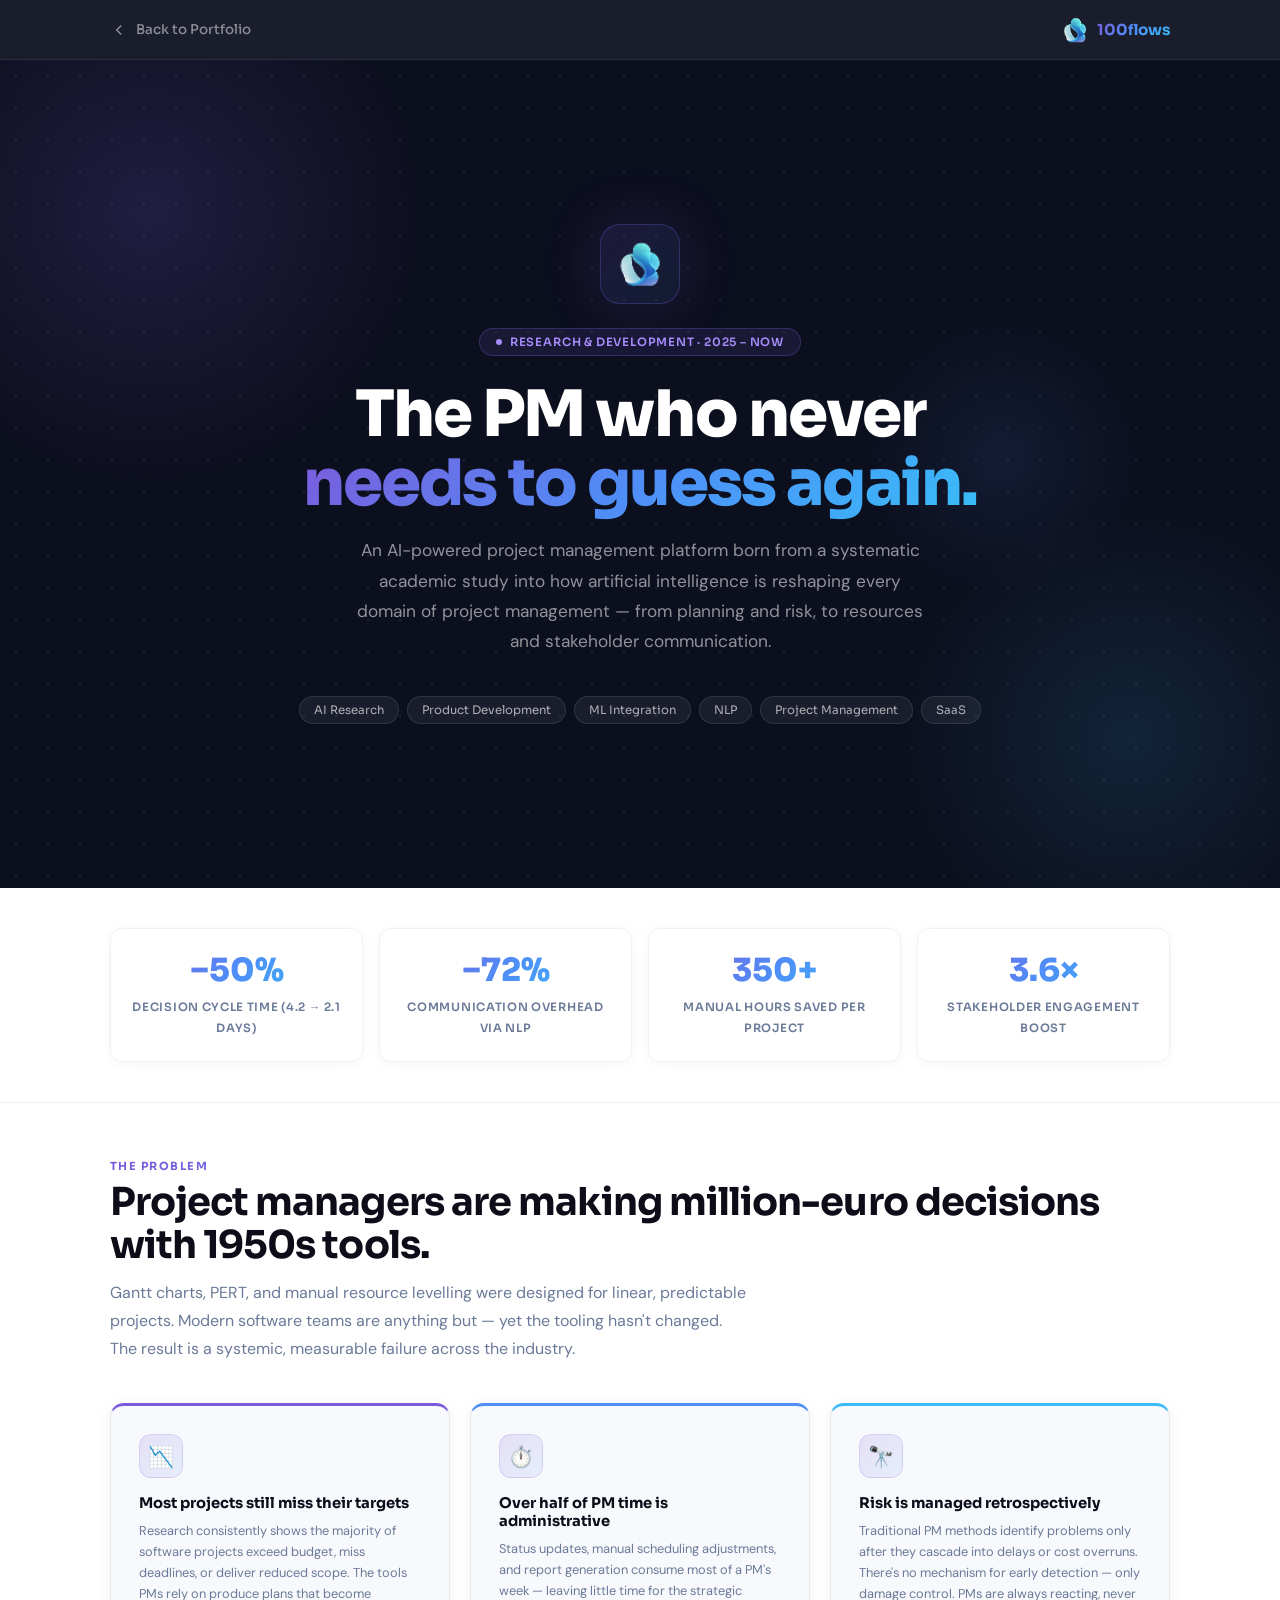
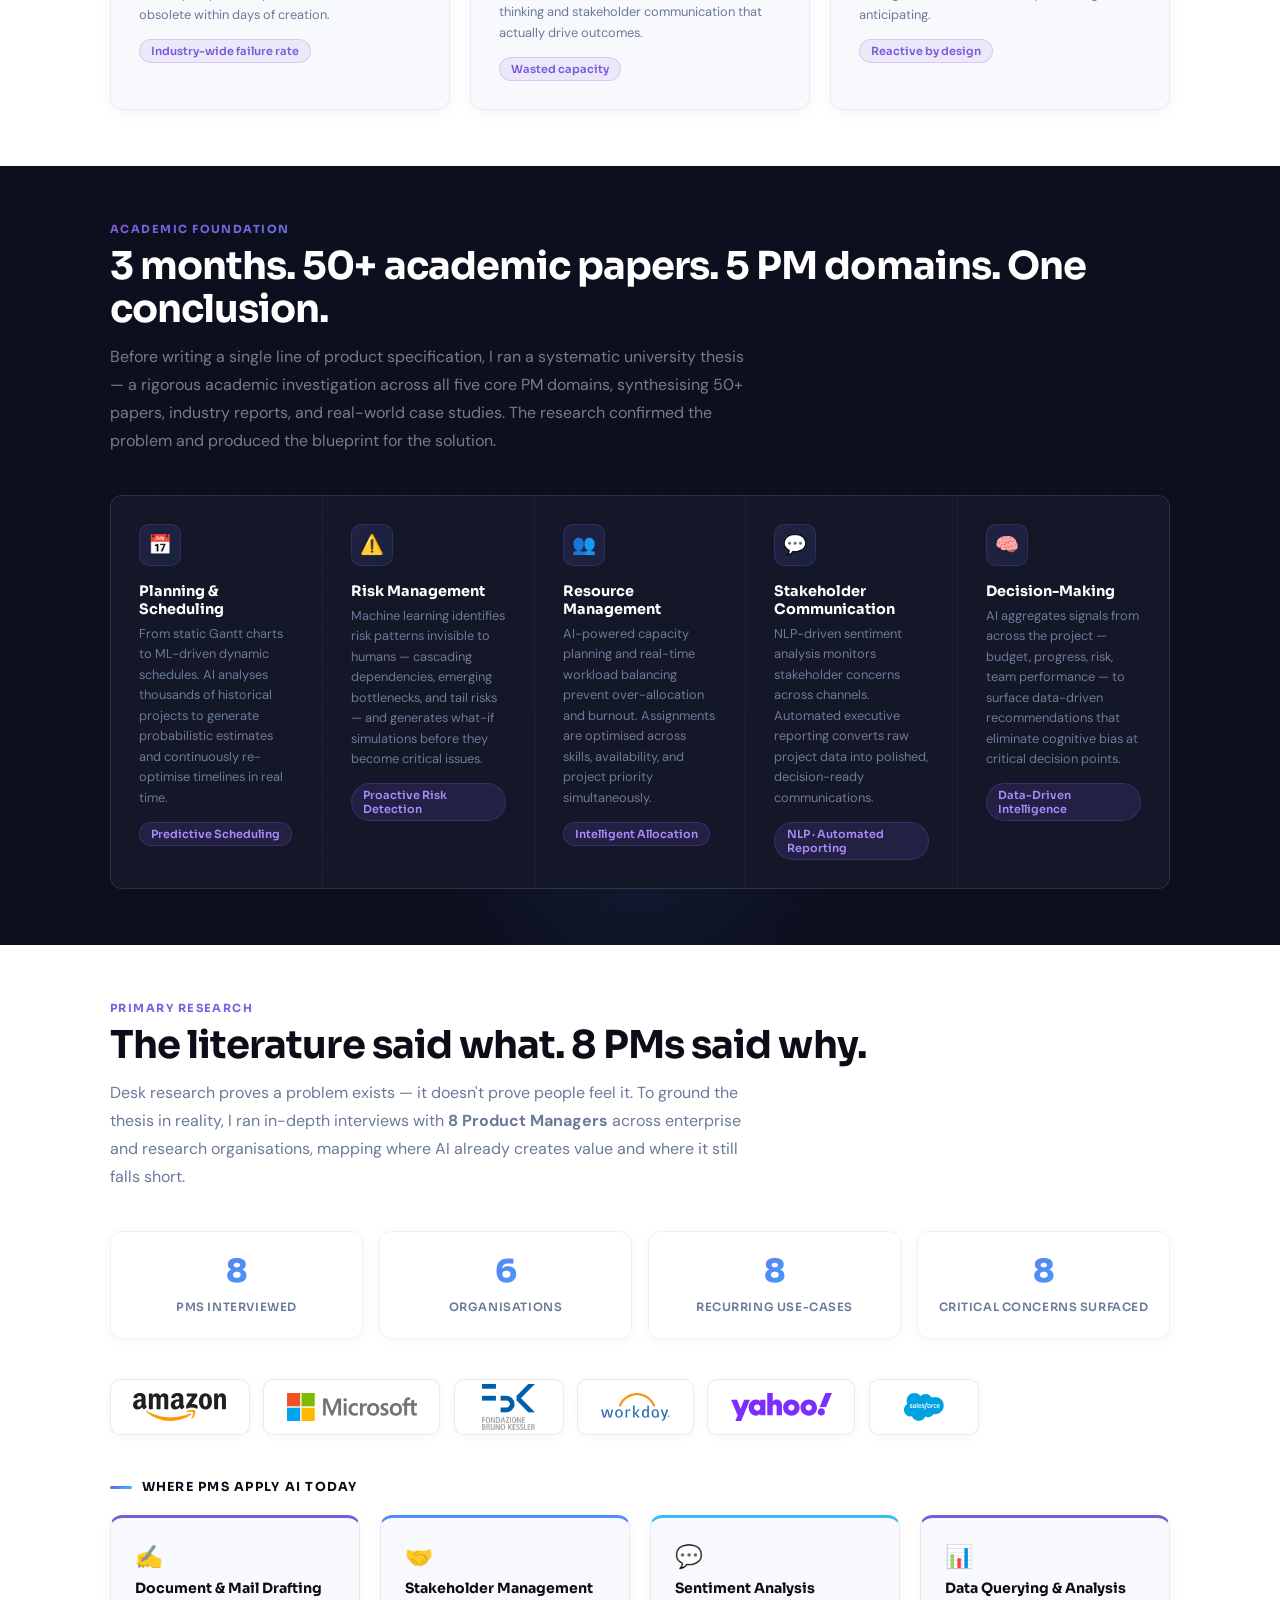
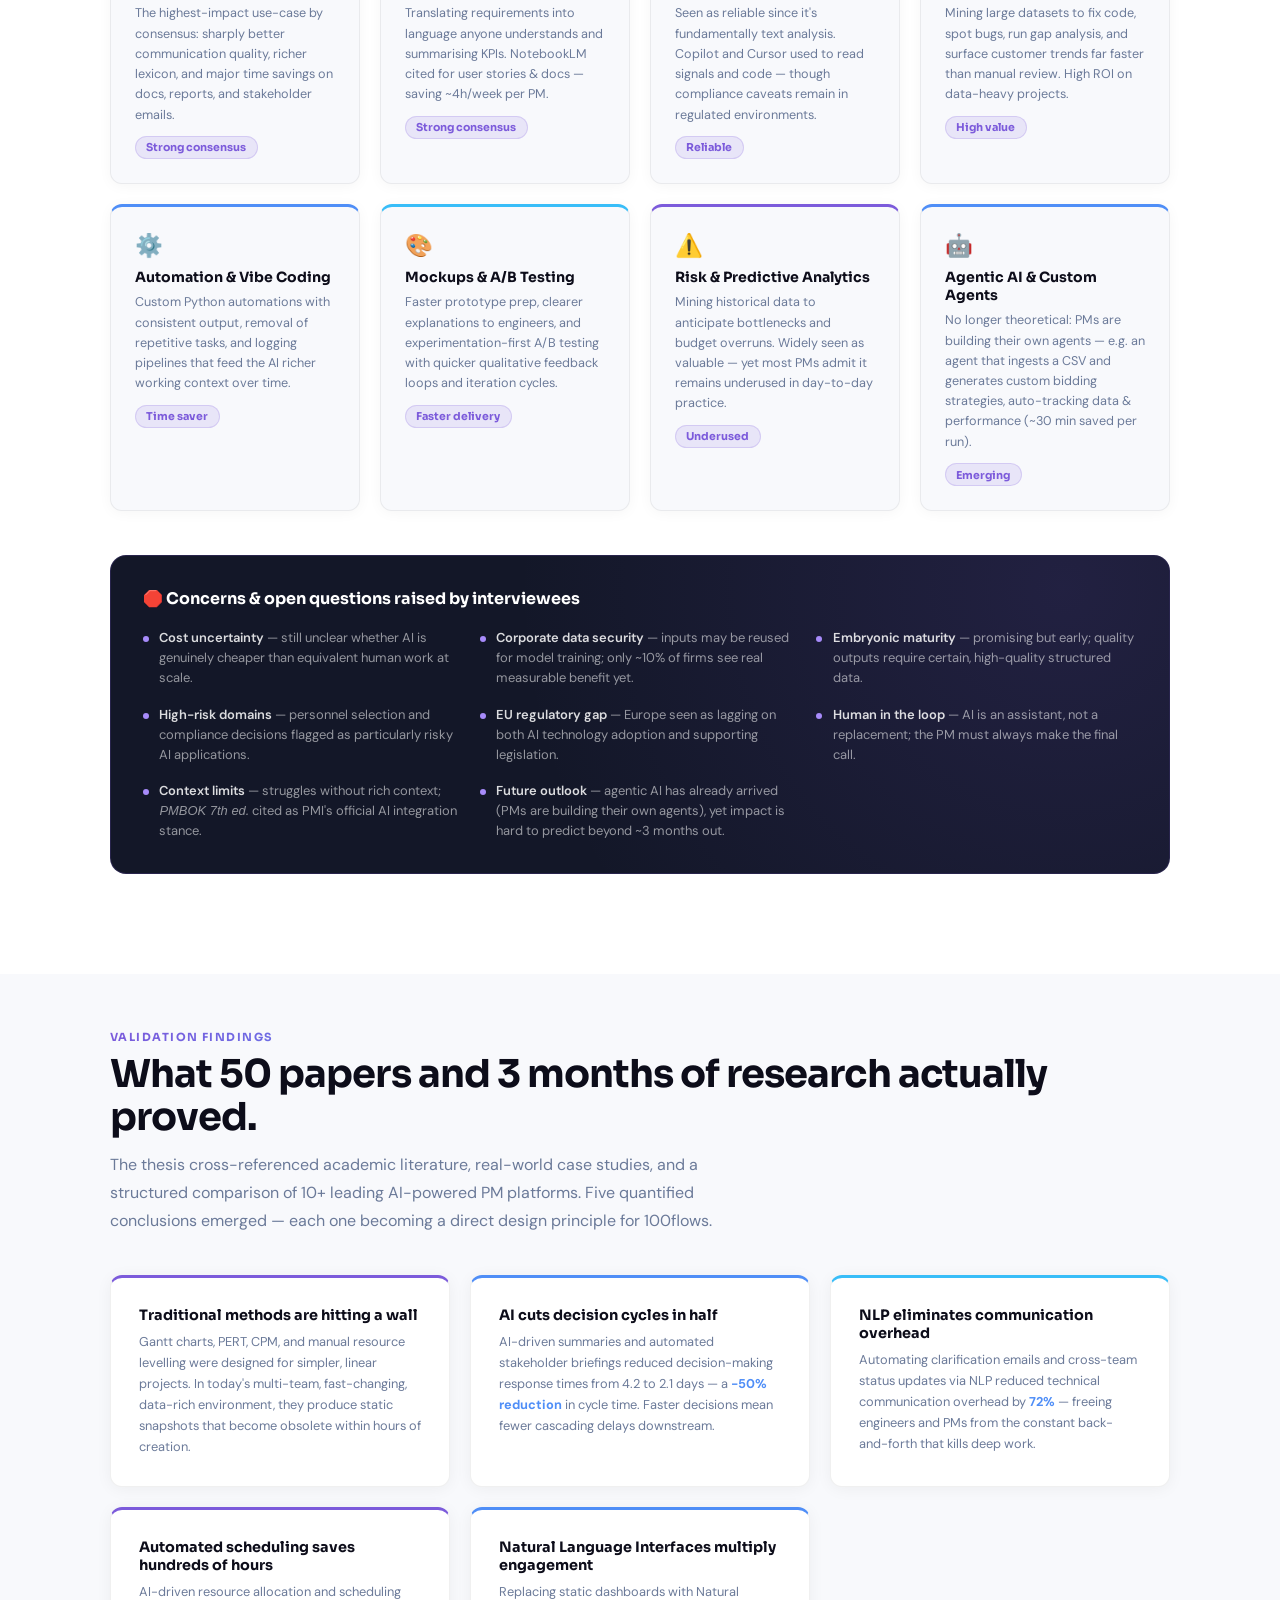
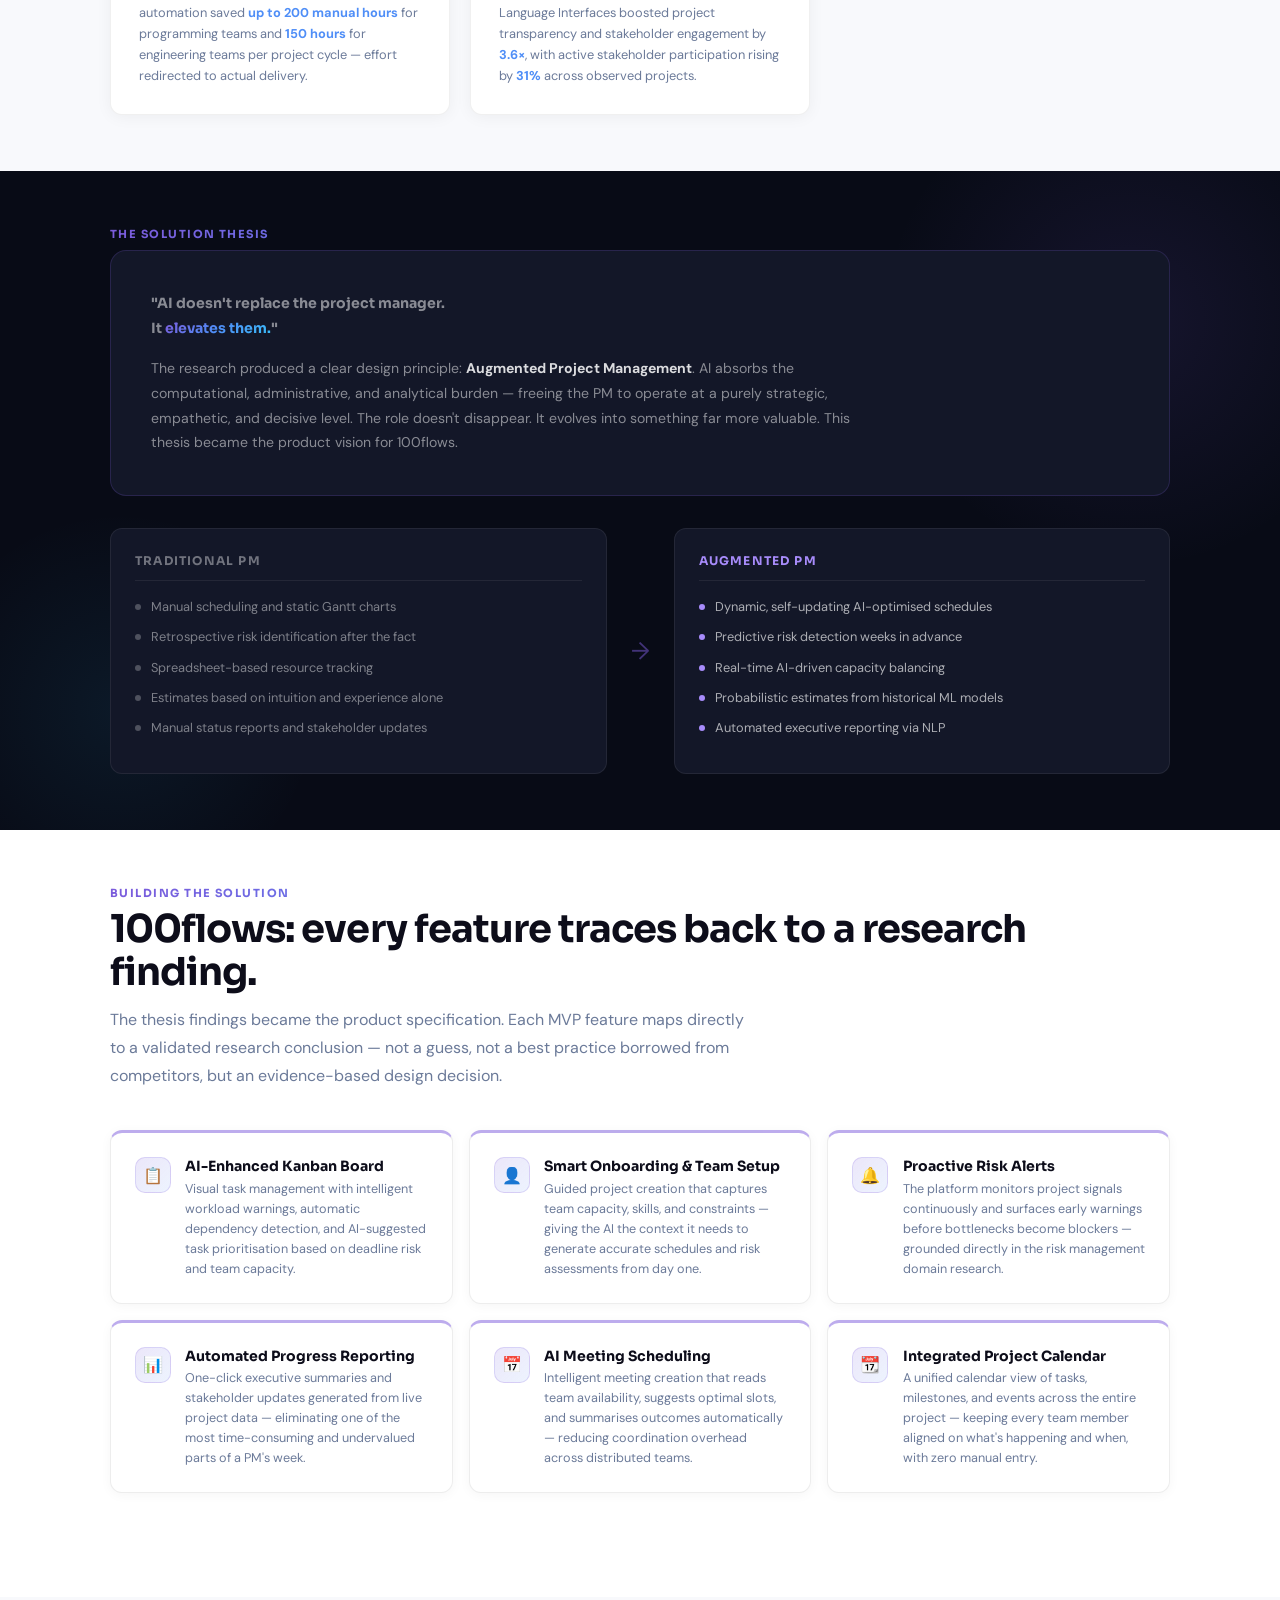
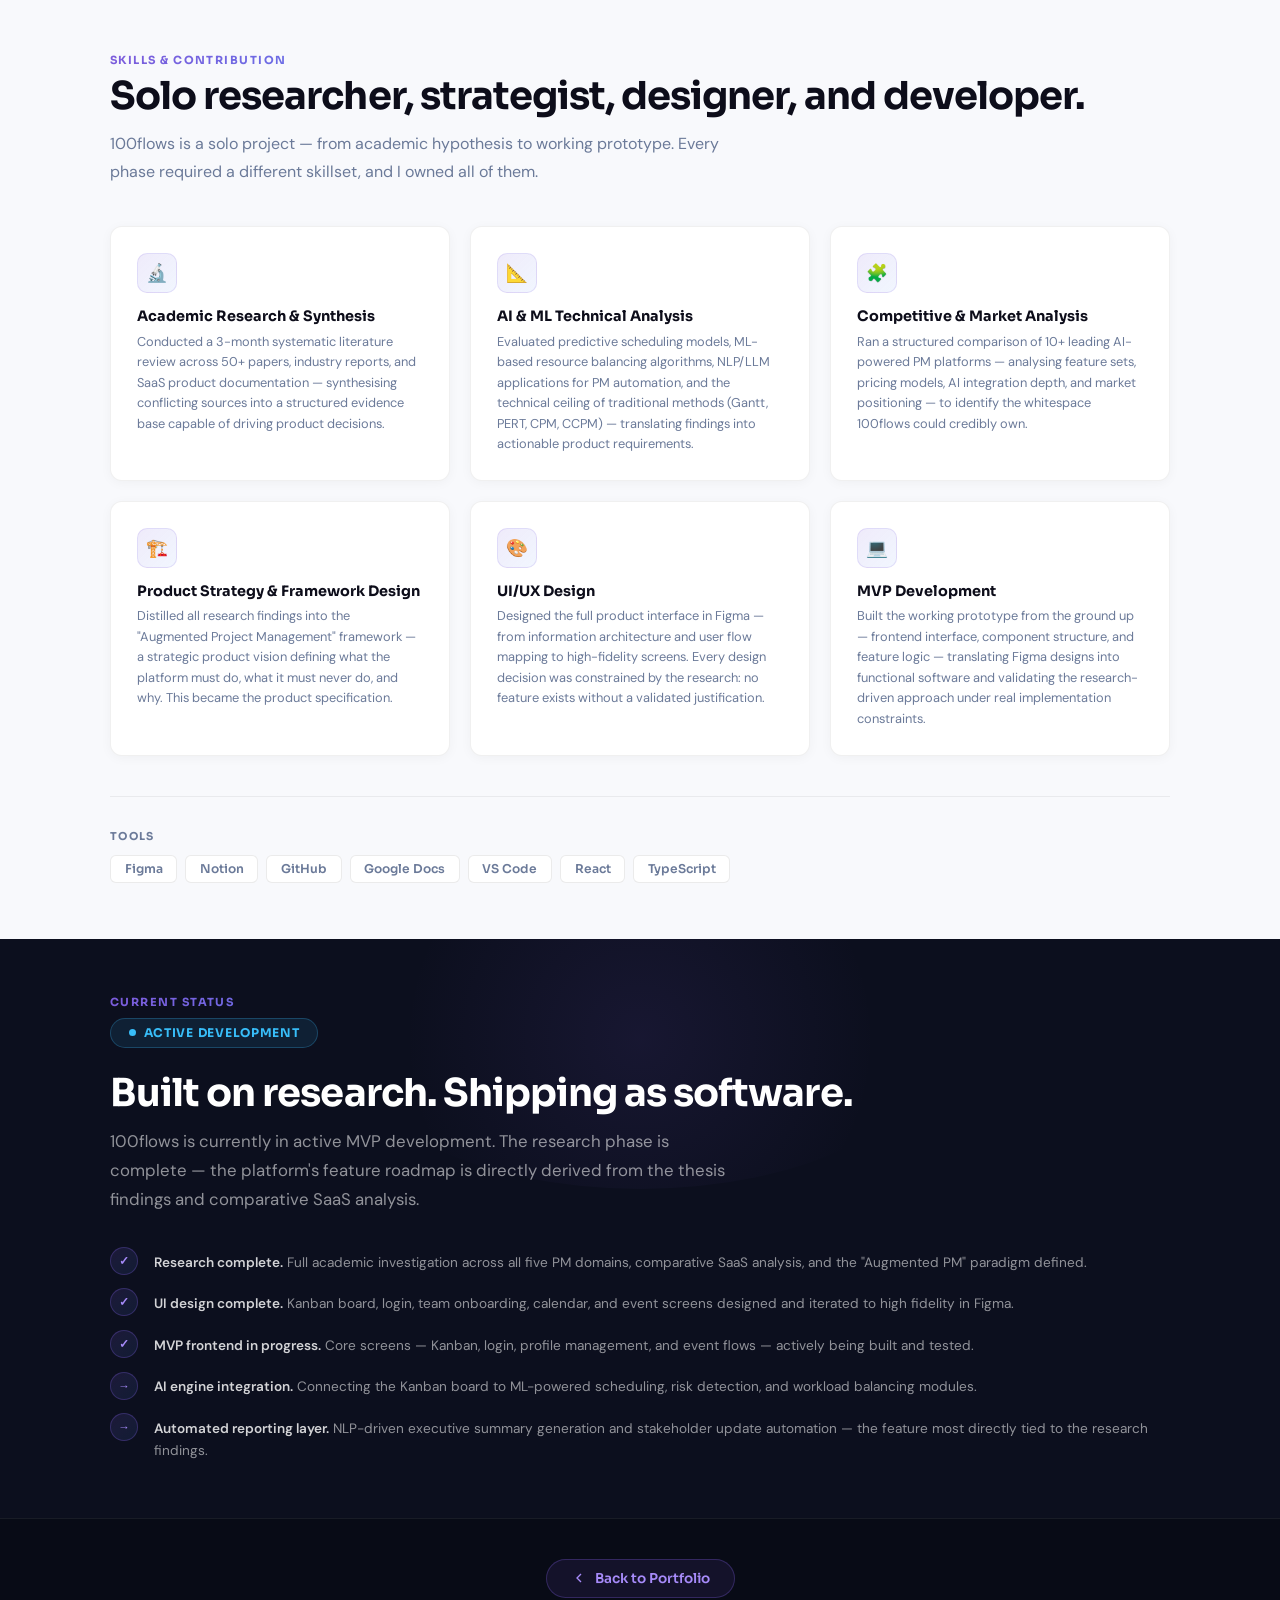
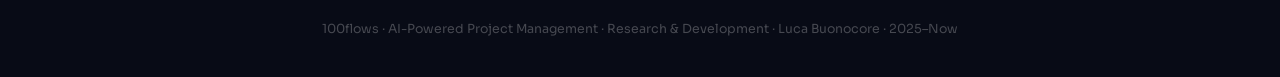
==== commit 141d7fb4: "100flows: add Yahoo! interview insights, then drop per-PM cards - Incorporate the latest PM intervie" ====
--- a/100flows.html
+++ b/100flows.html
@@ -260,6 +260,7 @@
 .iv-uc:nth-child(5) { border-top-color: #4f8ef7; }
 .iv-uc:nth-child(6) { border-top-color: #38bdf8; }
 .iv-uc:nth-child(7) { border-top-color: #7c5bdb; }
+.iv-uc:nth-child(8) { border-top-color: #4f8ef7; }
 .iv-uc:hover { transform: translateY(-4px); box-shadow: 0 12px 36px rgba(124,91,219,.1); }
 .iv-uc .ic { font-size: 1.4rem; margin-bottom: .5rem; }
 .iv-uc h3 { font-family: 'Sora',sans-serif; font-size: .88rem; font-weight: 700; margin-bottom: .4rem; }
@@ -282,28 +283,6 @@
 .iv-concern .d { width: 6px; height: 6px; border-radius: 50%; background: #a78bfa; margin-top: .5rem; flex-shrink: 0; }
 .iv-concern p { font-size: .81rem; color: rgba(255,255,255,.55); line-height: 1.55; }
 .iv-concern p b { color: rgba(255,255,255,.85); font-weight: 600; }
-
-/* PM cards */
-.iv-pm-grid { display: grid; grid-template-columns: repeat(auto-fit, minmax(280px,1fr)); gap: 1.25rem; }
-.iv-pm {
-background: var(--card-bg); border: 1px solid rgba(0,0,0,.06); border-radius: 12px;
-padding: 1.5rem; box-shadow: 0 2px 12px rgba(0,0,0,.04); transition: transform .25s, box-shadow .25s;
-}
-.iv-pm:hover { transform: translateY(-4px); box-shadow: 0 12px 36px rgba(124,91,219,.1); }
-.iv-pm-head { display: flex; align-items: center; gap: .8rem; margin-bottom: 1rem; }
-.iv-pm-badge {
-width: 40px; height: 40px; border-radius: 10px; flex-shrink: 0;
-display: flex; align-items: center; justify-content: center;
-font-family: 'Sora',sans-serif; font-weight: 800; font-size: .9rem; color: #fff;
-background: var(--fl-grad);
-}
-.iv-pm-head .who { font-family: 'Sora',sans-serif; font-weight: 700; font-size: .9rem; }
-.iv-pm-head .role { font-size: .73rem; color: var(--muted); }
-.iv-pm ul { list-style: none; display: flex; flex-direction: column; gap: .55rem; }
-.iv-pm li { display: flex; gap: .6rem; align-items: flex-start; font-size: .8rem; line-height: 1.5; color: var(--text); }
-.iv-pm li::before { content: ''; width: 6px; height: 6px; border-radius: 50%; background: #7c5bdb; margin-top: .45rem; flex-shrink: 0; }
-.iv-pm li.neg::before { background: #f0883e; }
-.iv-pm li.neg { color: var(--muted); }
 
 /* ── KEY FINDINGS ── */
 #findings { background: var(--card-bg); }
@@ -602,7 +581,7 @@
 <div class="iv-stats">
 <div class="iv-stat"><span class="n">8</span><span class="l">PMs Interviewed</span></div>
 <div class="iv-stat"><span class="n">6</span><span class="l">Organisations</span></div>
-<div class="iv-stat"><span class="n">7</span><span class="l">Recurring Use-Cases</span></div>
+<div class="iv-stat"><span class="n">8</span><span class="l">Recurring Use-Cases</span></div>
 <div class="iv-stat"><span class="n">8</span><span class="l">Critical Concerns Surfaced</span></div>
 </div>
 
@@ -660,6 +639,12 @@
 <h3>Risk &amp; Predictive Analytics</h3>
 <p>Mining historical data to anticipate bottlenecks and budget overruns. Widely seen as valuable — yet most PMs admit it remains underused in day-to-day practice.</p>
 <span class="tag">Underused</span>
+</div>
+<div class="iv-uc">
+<div class="ic">🤖</div>
+<h3>Agentic AI &amp; Custom Agents</h3>
+<p>No longer theoretical: PMs are building their own agents — e.g. an agent that ingests a CSV and generates custom bidding strategies, auto-tracking data &amp; performance (~30 min saved per run).</p>
+<span class="tag">Emerging</span>
 </div>
 </div>
 
@@ -674,54 +659,10 @@
 <div class="iv-concern"><span class="d"></span><p><b>EU regulatory gap</b> — Europe seen as lagging on both AI technology adoption and supporting legislation.</p></div>
 <div class="iv-concern"><span class="d"></span><p><b>Human in the loop</b> — AI is an assistant, not a replacement; the PM must always make the final call.</p></div>
 <div class="iv-concern"><span class="d"></span><p><b>Context limits</b> — struggles without rich context; <i>PMBOK 7th ed.</i> cited as PMI's official AI integration stance.</p></div>
-<div class="iv-concern"><span class="d"></span><p><b>Future outlook</b> — agentic AI is on the horizon, but impact is hard to predict beyond approximately 3 months out.</p></div>
-</div>
-</div>
-
-<!-- PM highlights -->
-<div class="iv-sublabel">Selected interview highlights</div>
-<div class="iv-pm-grid">
-<div class="iv-pm">
-<div class="iv-pm-head"><div class="iv-pm-badge">P1</div><div><div class="who">PM #1</div><div class="role">Enterprise · Cost &amp; Risk focus</div></div></div>
-<ul>
-<li>Uses Copilot for reports, gap analysis &amp; sentiment analysis on large datasets</li>
-<li>Applies predictive analytics to surface risks from historical project data</li>
-<li class="neg">Open question: is AI genuinely cheaper than humans at enterprise scale?</li>
-</ul>
-</div>
-<div class="iv-pm">
-<div class="iv-pm-head"><div class="iv-pm-badge">P2</div><div><div class="who">PM #2</div><div class="role">Stakeholder &amp; Docs focus</div></div></div>
-<ul>
-<li>Stakeholder docs &amp; requirement translation via NotebookLM (~4h/week saved)</li>
-<li>Sentiment analysis through Cursor for code review &amp; team signals</li>
-<li class="neg">Most strategic decisions still driven by customer &amp; business interaction, not AI</li>
-</ul>
-</div>
-<div class="iv-pm">
-<div class="iv-pm-head"><div class="iv-pm-badge">P3</div><div><div class="who">PM #3</div><div class="role">Compliance &amp; Governance</div></div></div>
-<ul>
-<li>Flags corporate security risk — inputs may be reused for model training</li>
-<li>Sentiment analysis &amp; stakeholder mgmt reliable, but compliance-bound</li>
-<li class="neg">Only ~10% of firms see real benefit; HR &amp; personnel selection = high risk</li>
-</ul>
-</div>
-<div class="iv-pm">
-<div class="iv-pm-head"><div class="iv-pm-badge">P4</div><div><div class="who">PM #4</div><div class="role">Experimentation &amp; Tooling</div></div></div>
-<ul>
-<li>A/B testing &amp; experimentation-first mindset for all product decisions</li>
-<li>Automates reports via a single command; faster mockup iteration cycles</li>
-<li class="neg">Warns against losing the human touch and risk of over-dependence on AI</li>
-</ul>
-</div>
-<div class="iv-pm">
-<div class="iv-pm-head"><div class="iv-pm-badge">P5</div><div><div class="who">PM #5</div><div class="role">Automation &amp; Communication</div></div></div>
-<ul>
-<li>High impact on document &amp; mail drafting: better quality, richer lexicon</li>
-<li>Vibe coding: custom Python automations with consistent, reproducible output</li>
-<li class="neg">Impossible to predict AI's impact beyond 3 months — growing influence on knowledge workers</li>
-</ul>
-</div>
-</div>
+<div class="iv-concern"><span class="d"></span><p><b>Future outlook</b> — agentic AI has already arrived (PMs are building their own agents), yet impact is hard to predict beyond ~3 months out.</p></div>
+</div>
+</div>
+
 </div>
 </section>
 
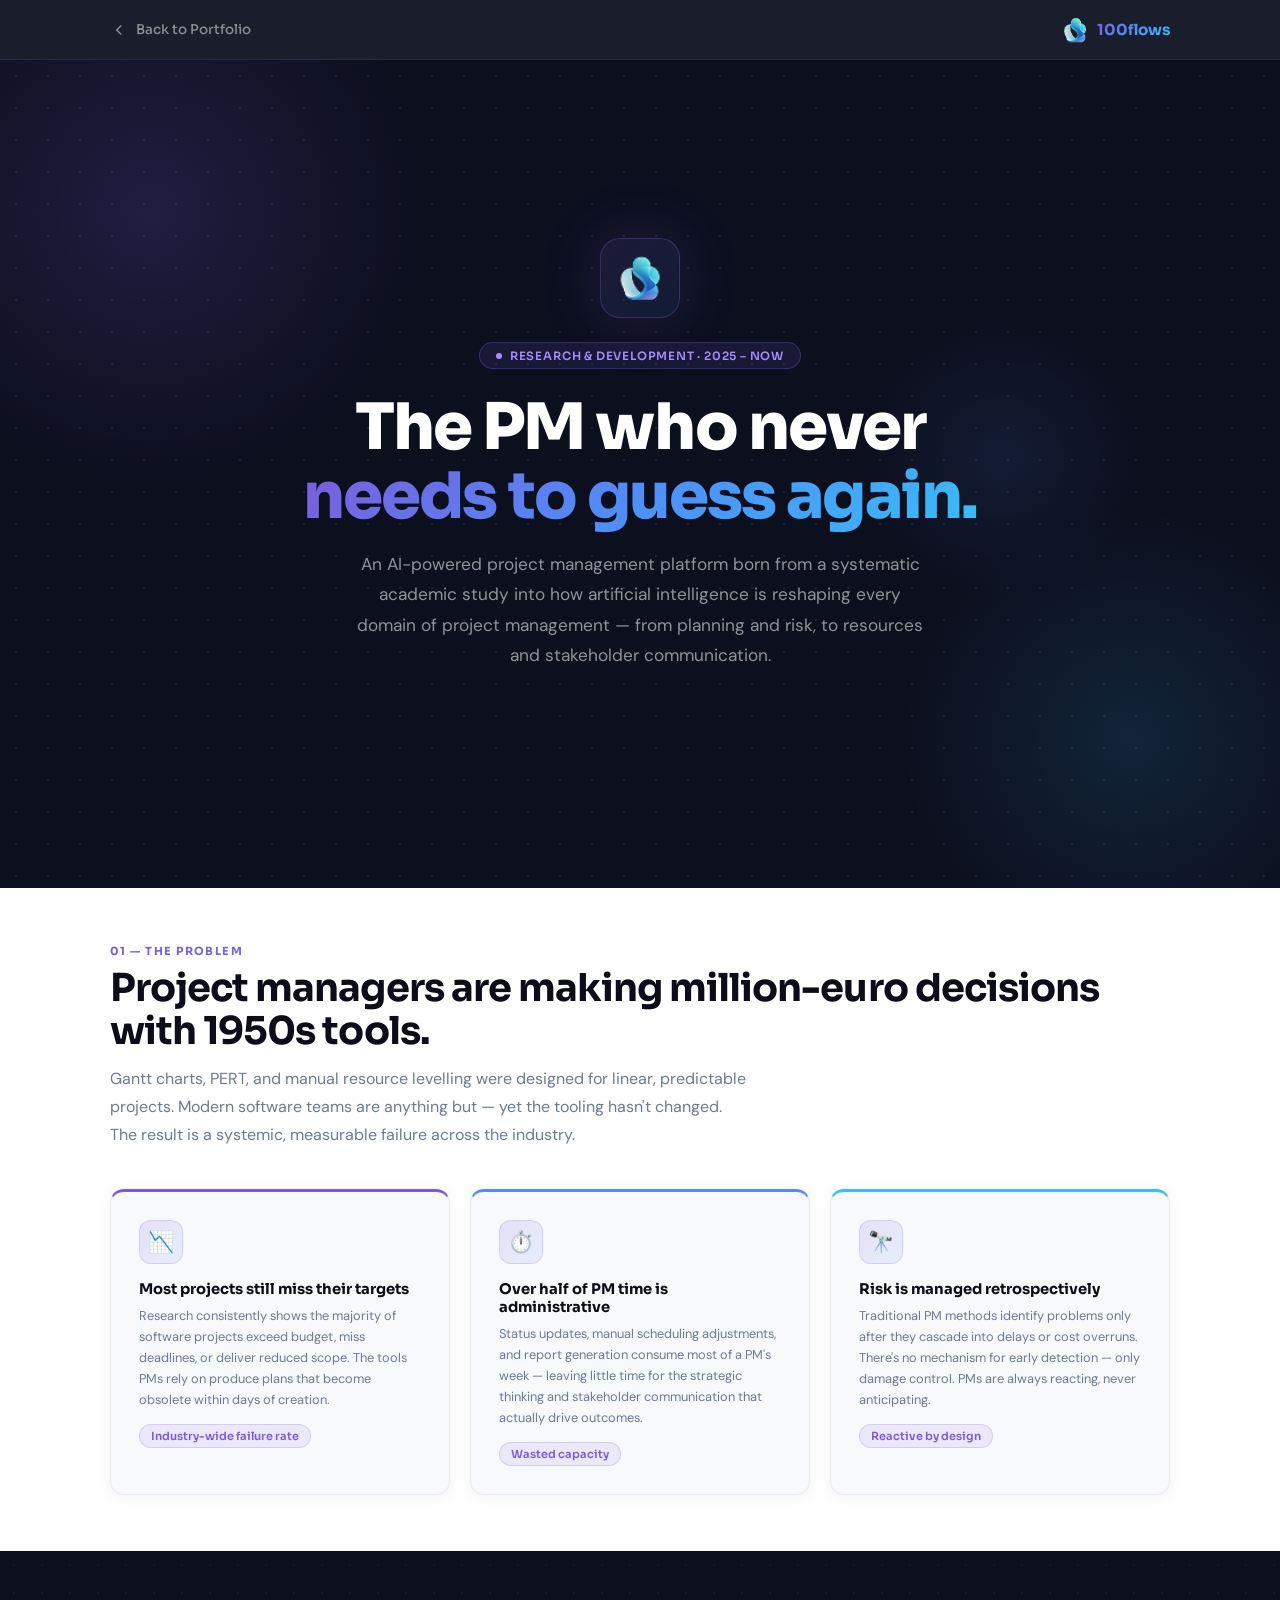
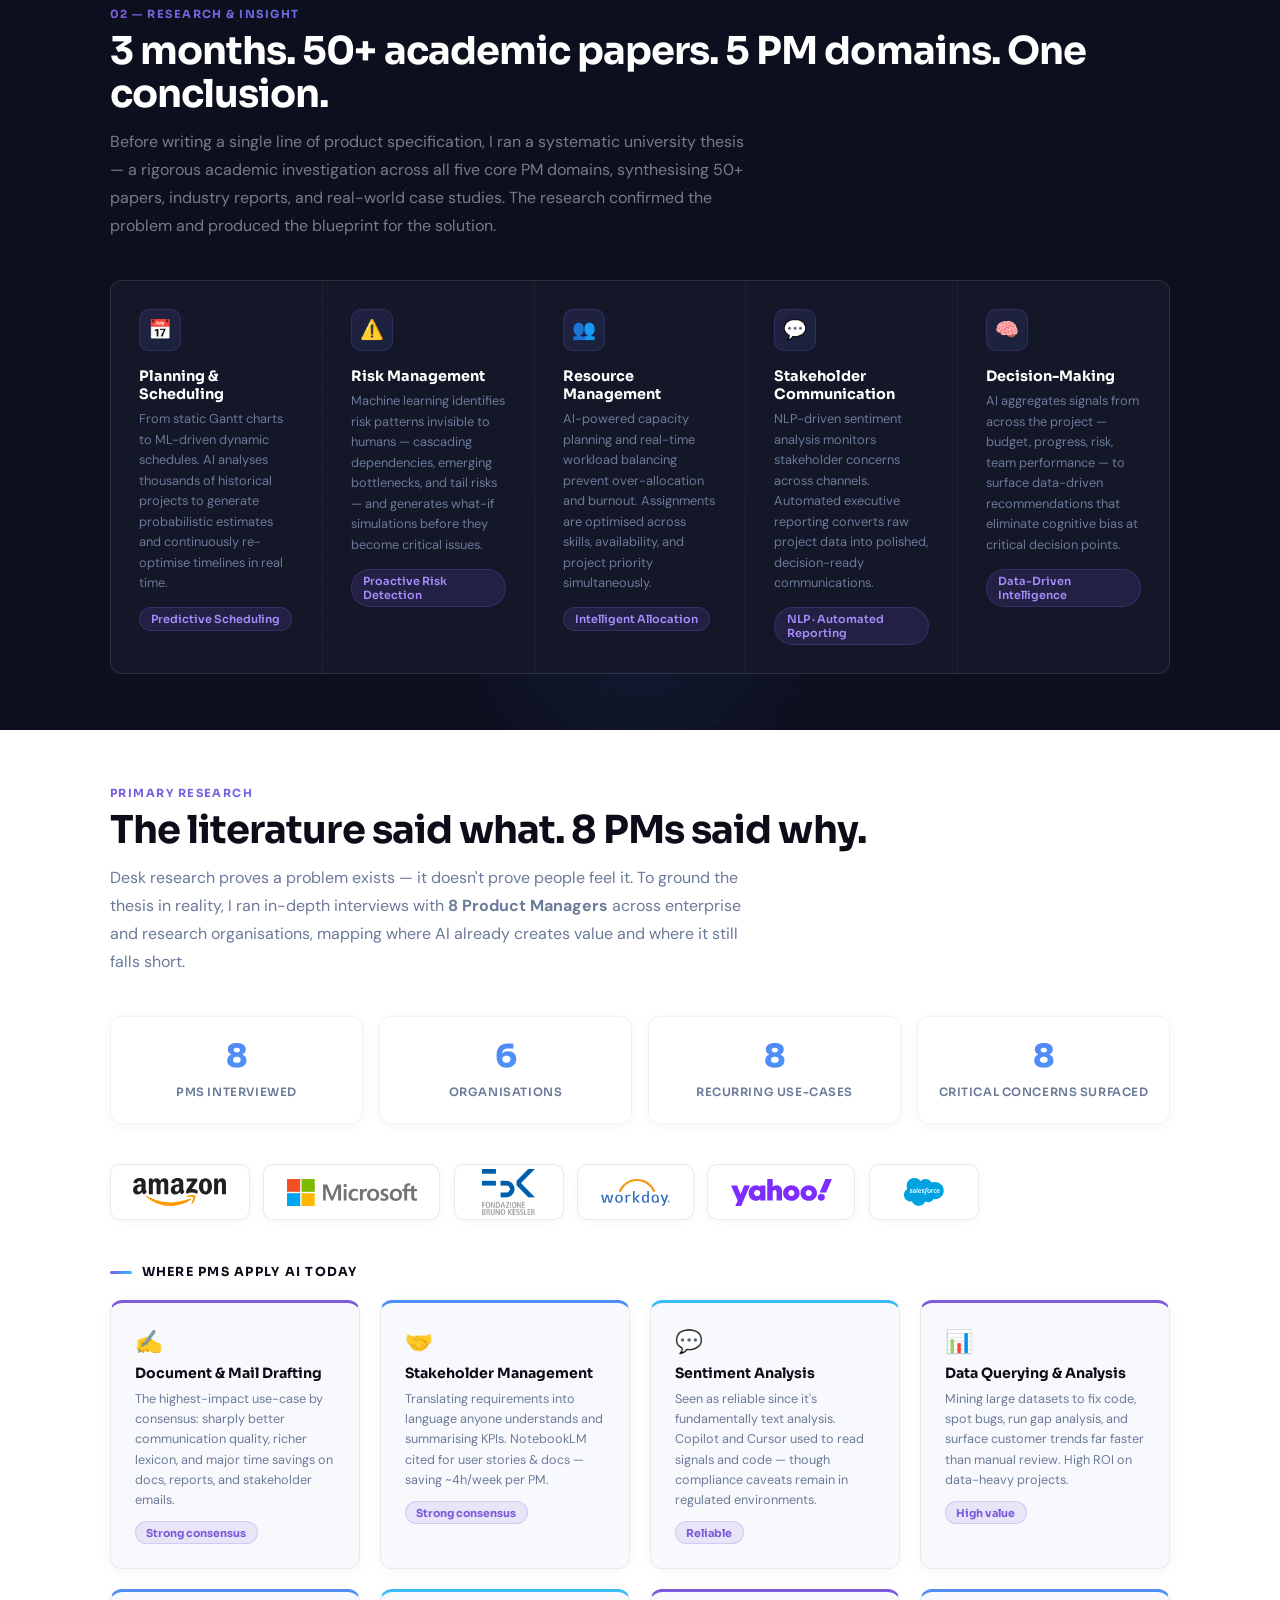
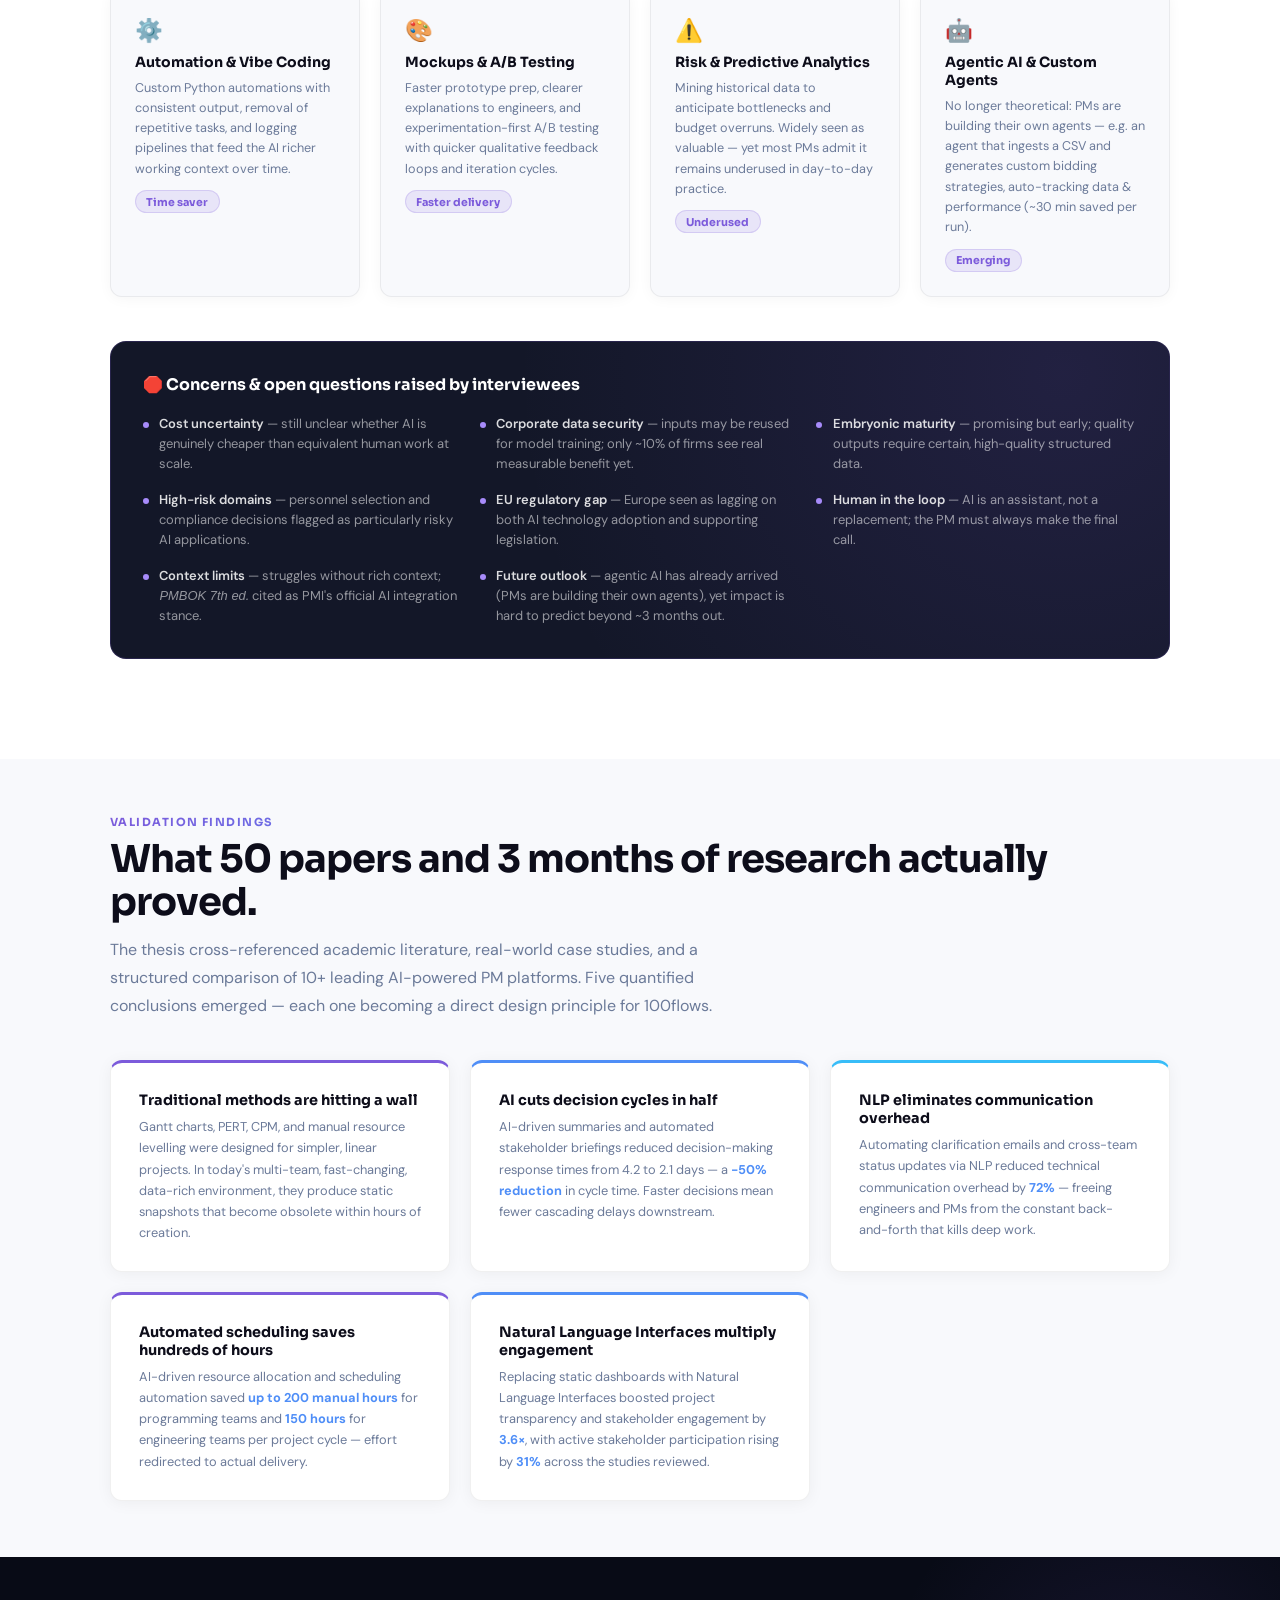
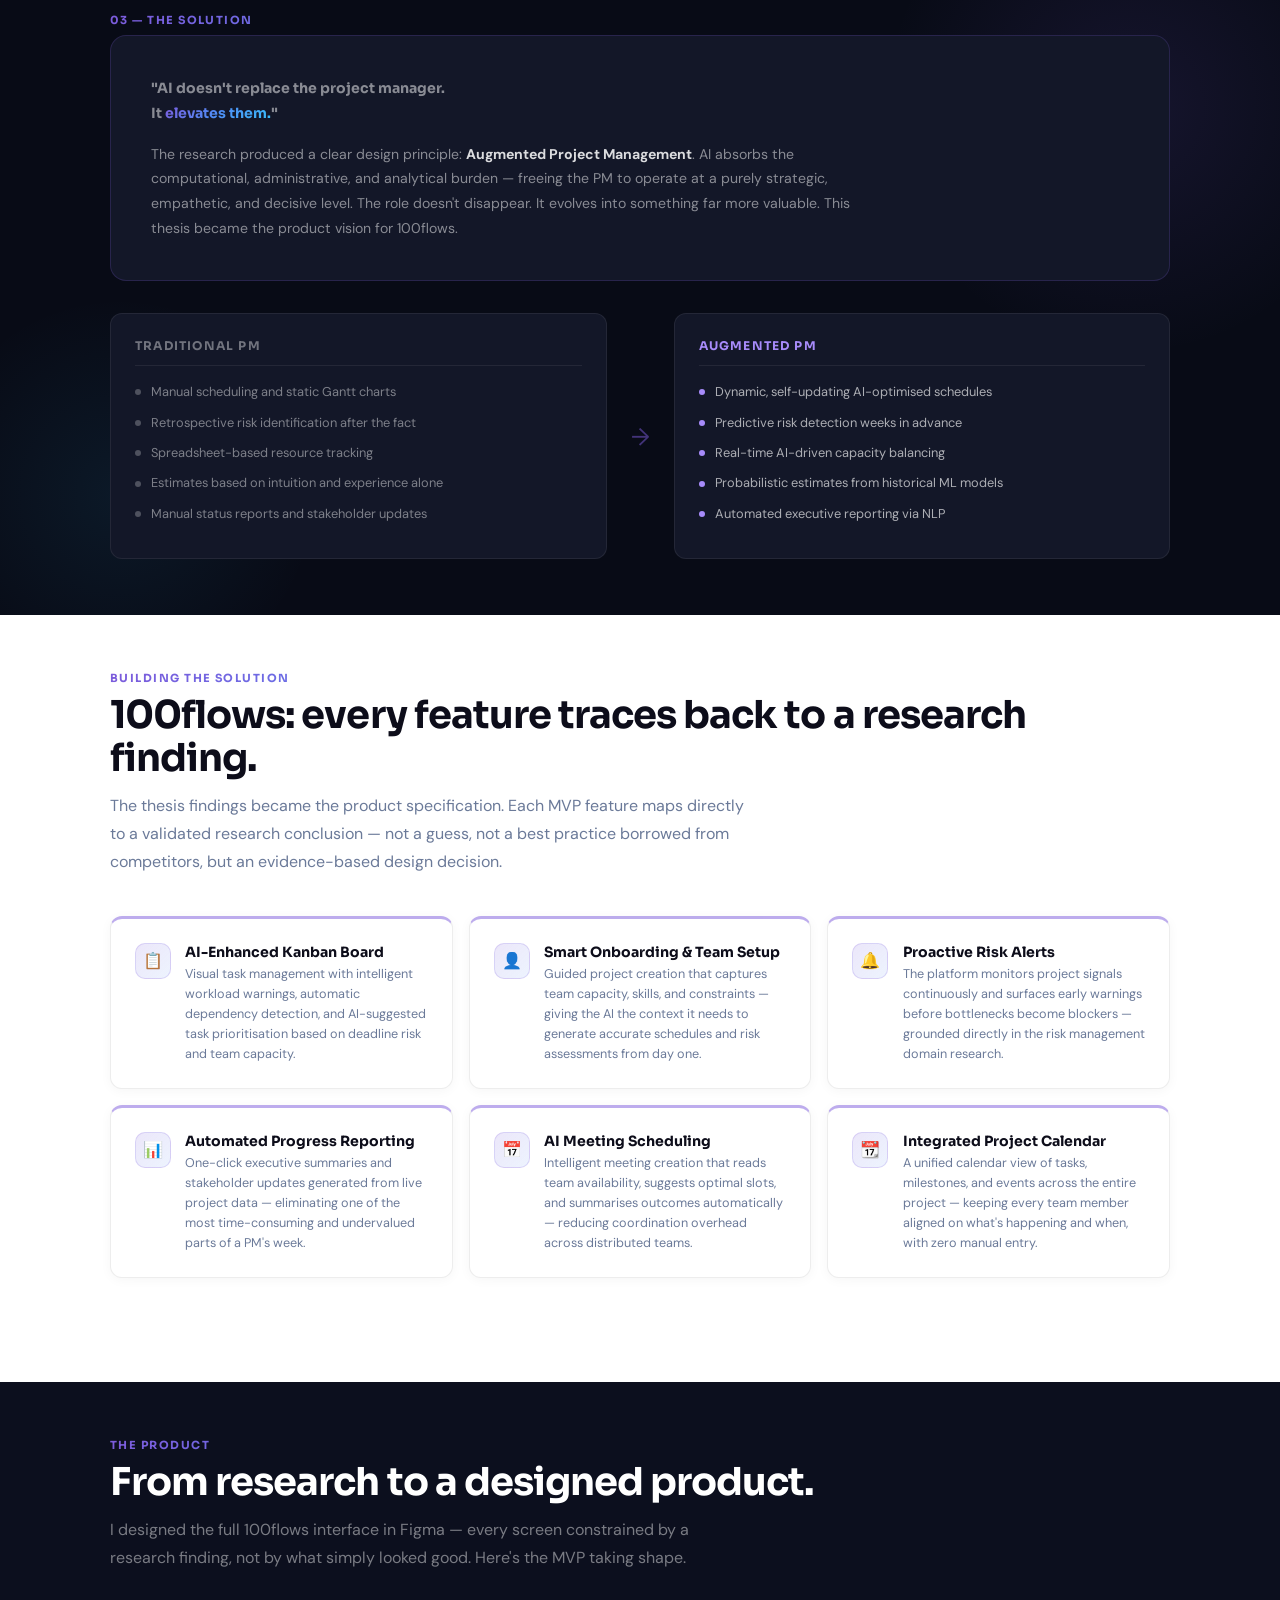
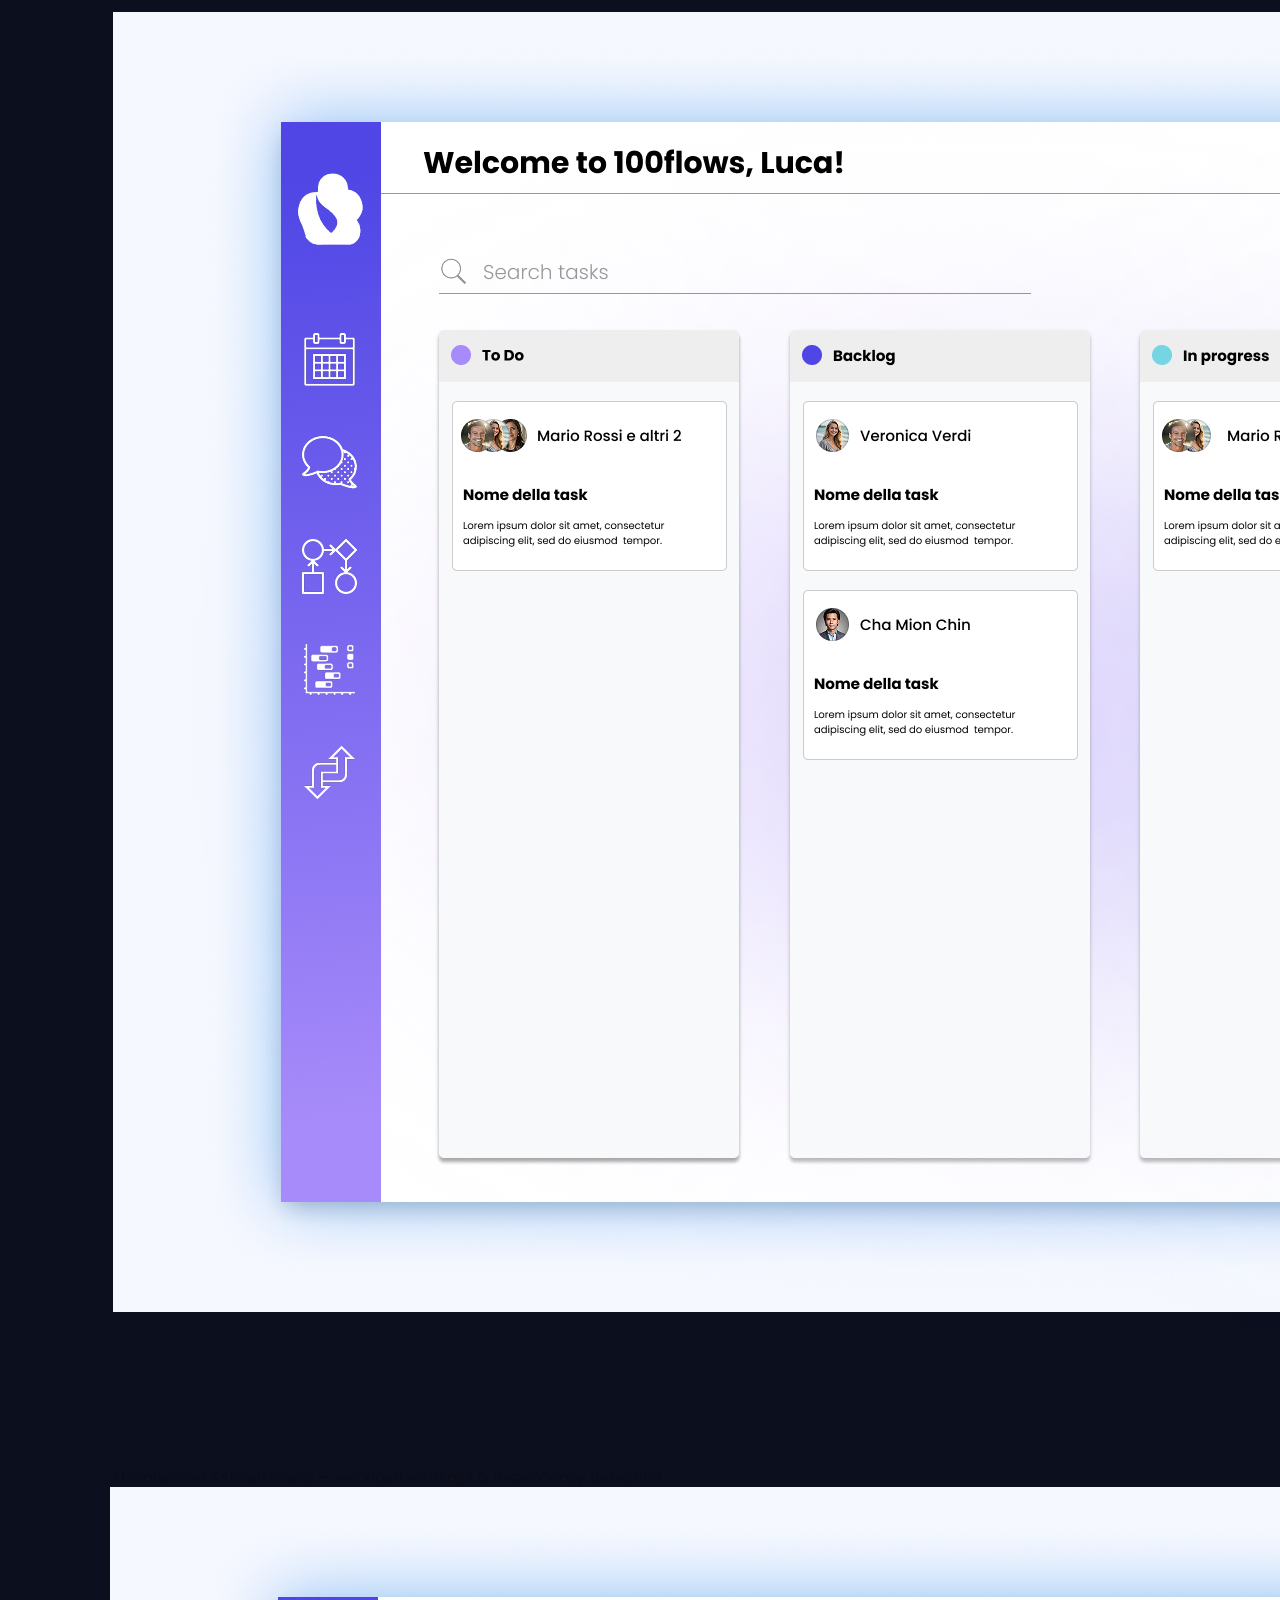
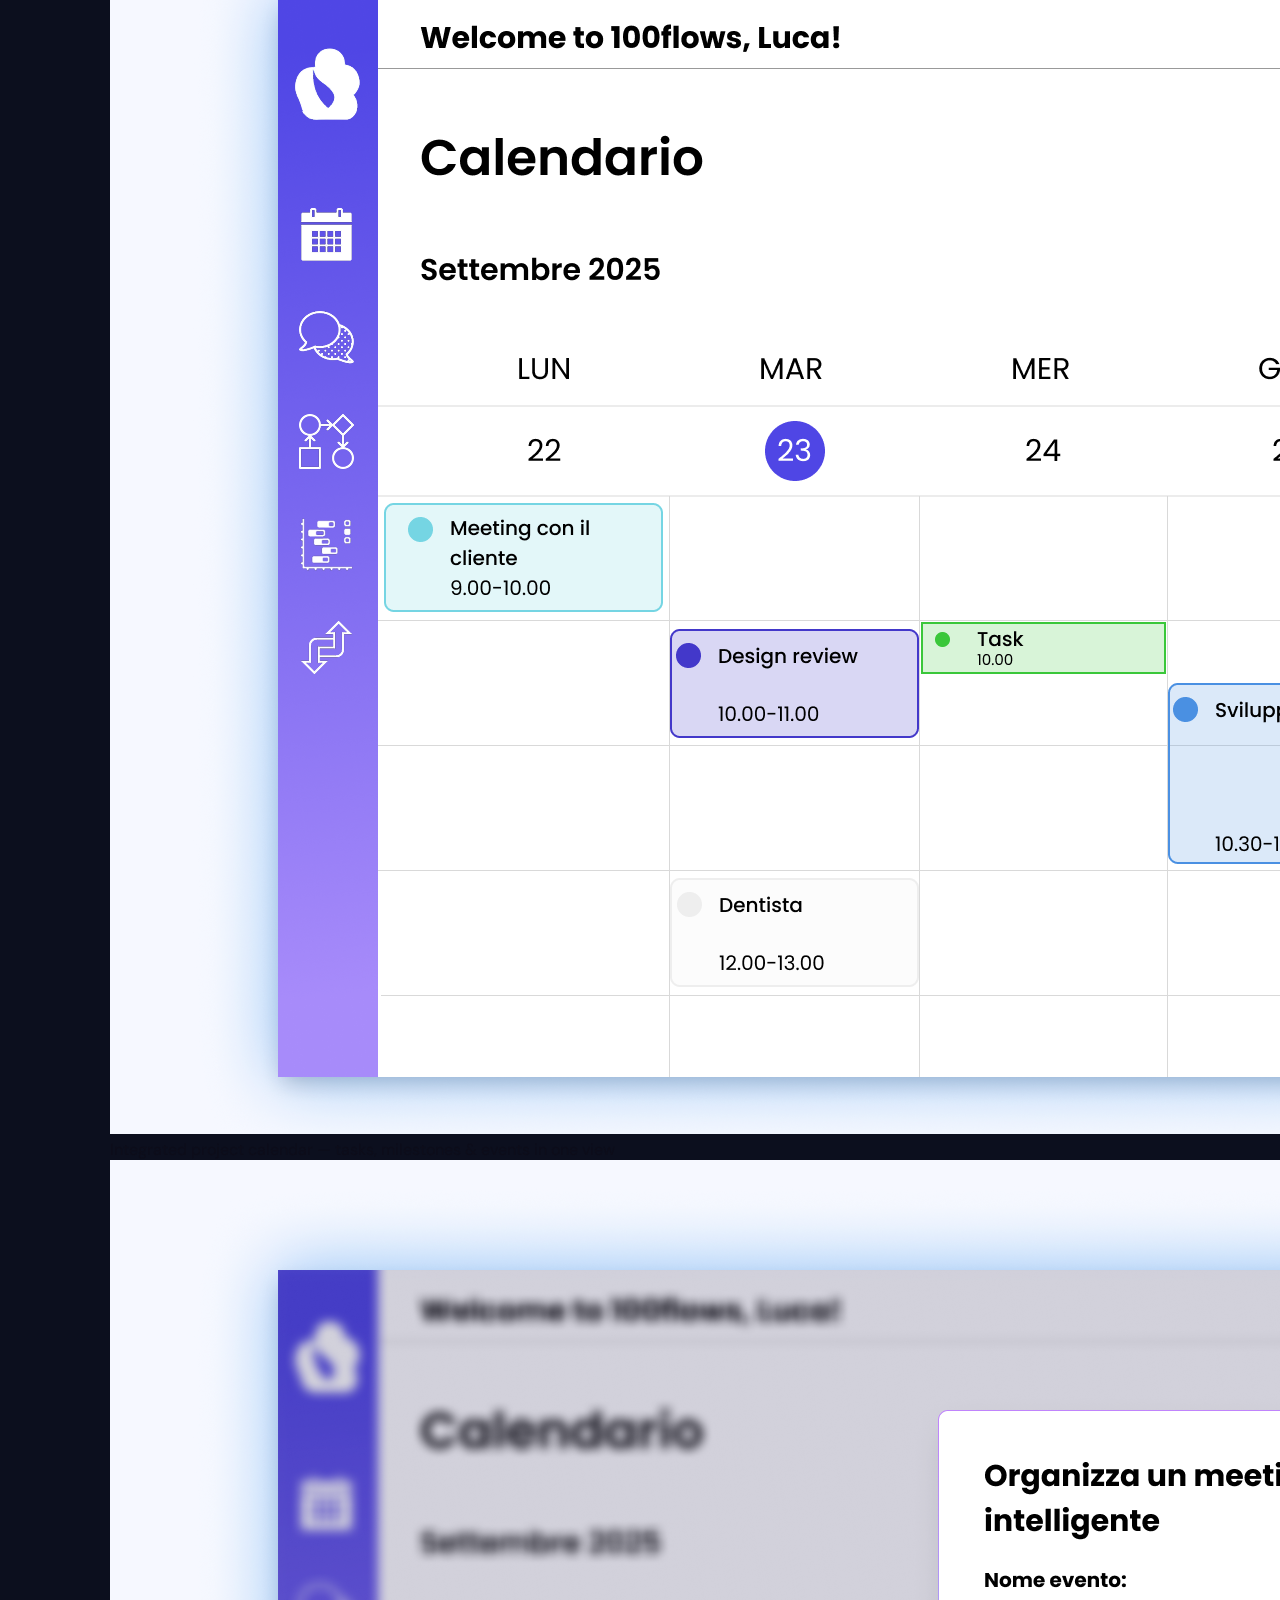
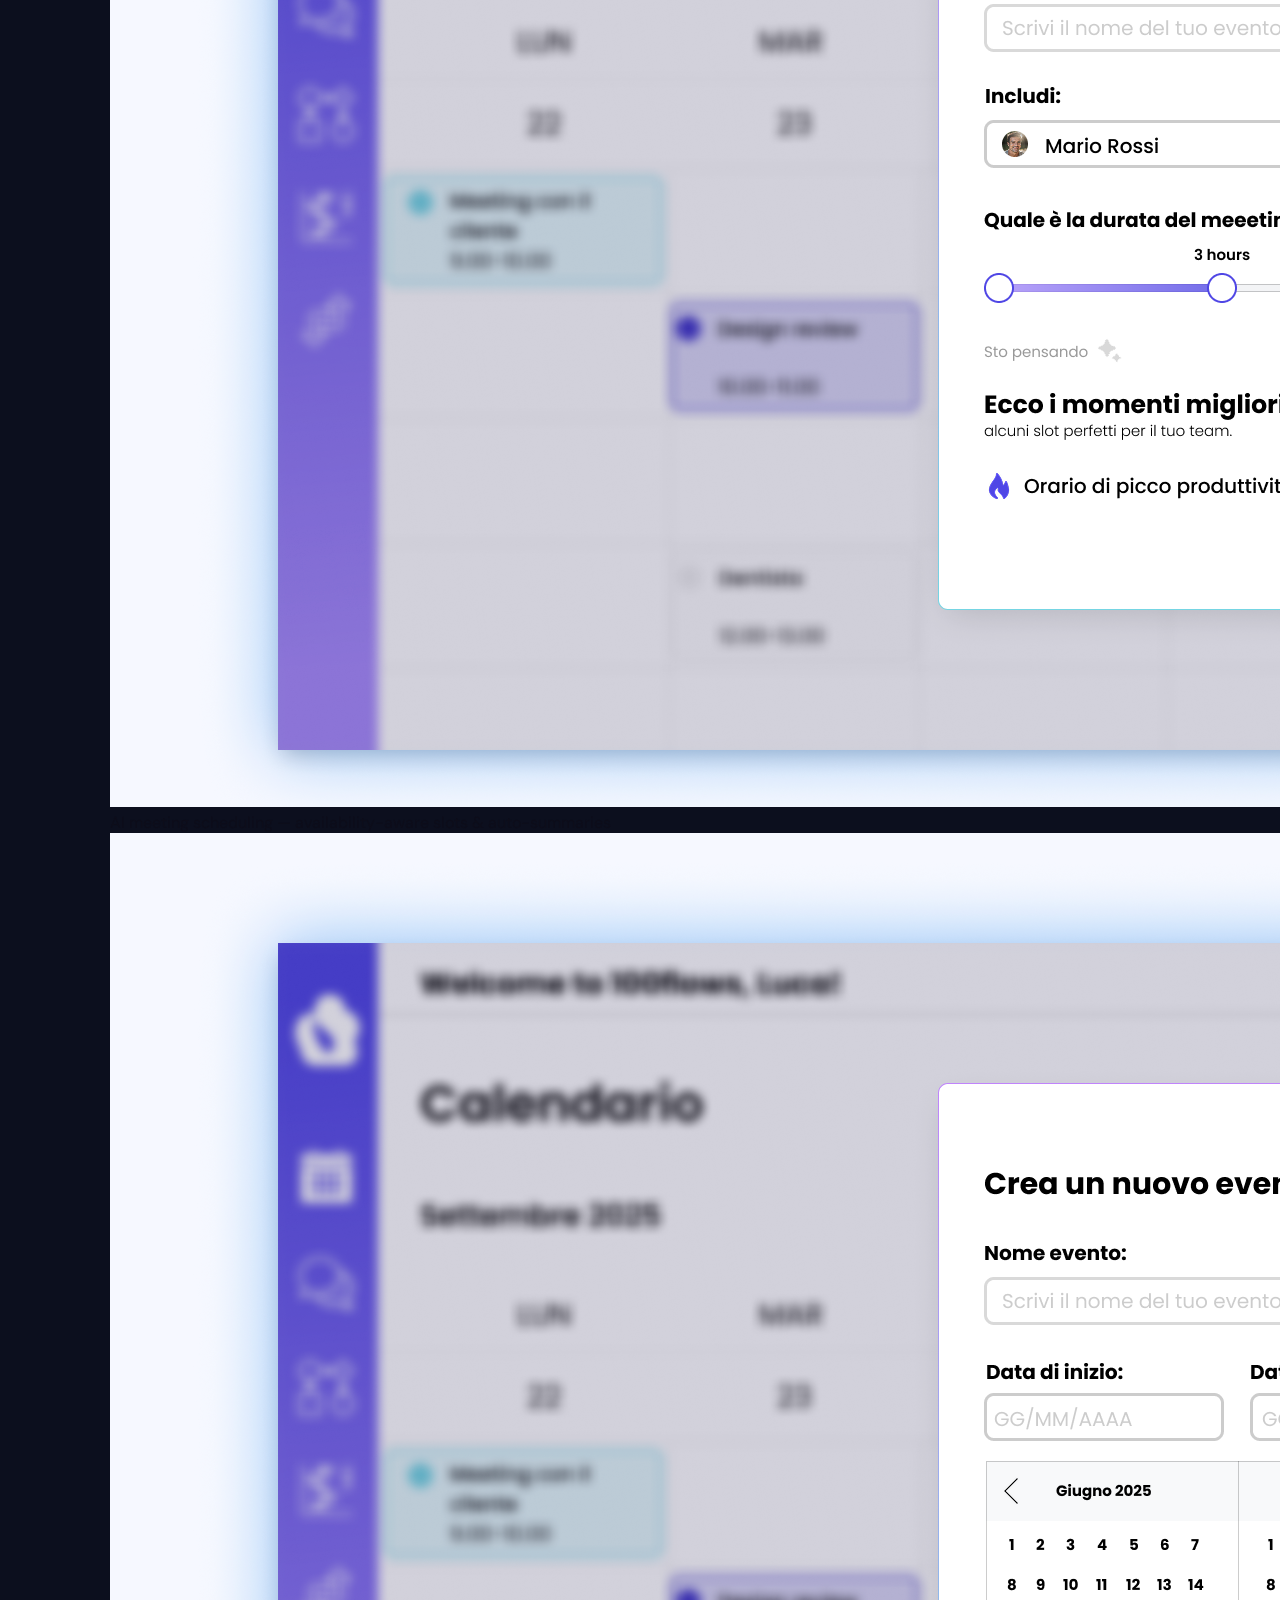
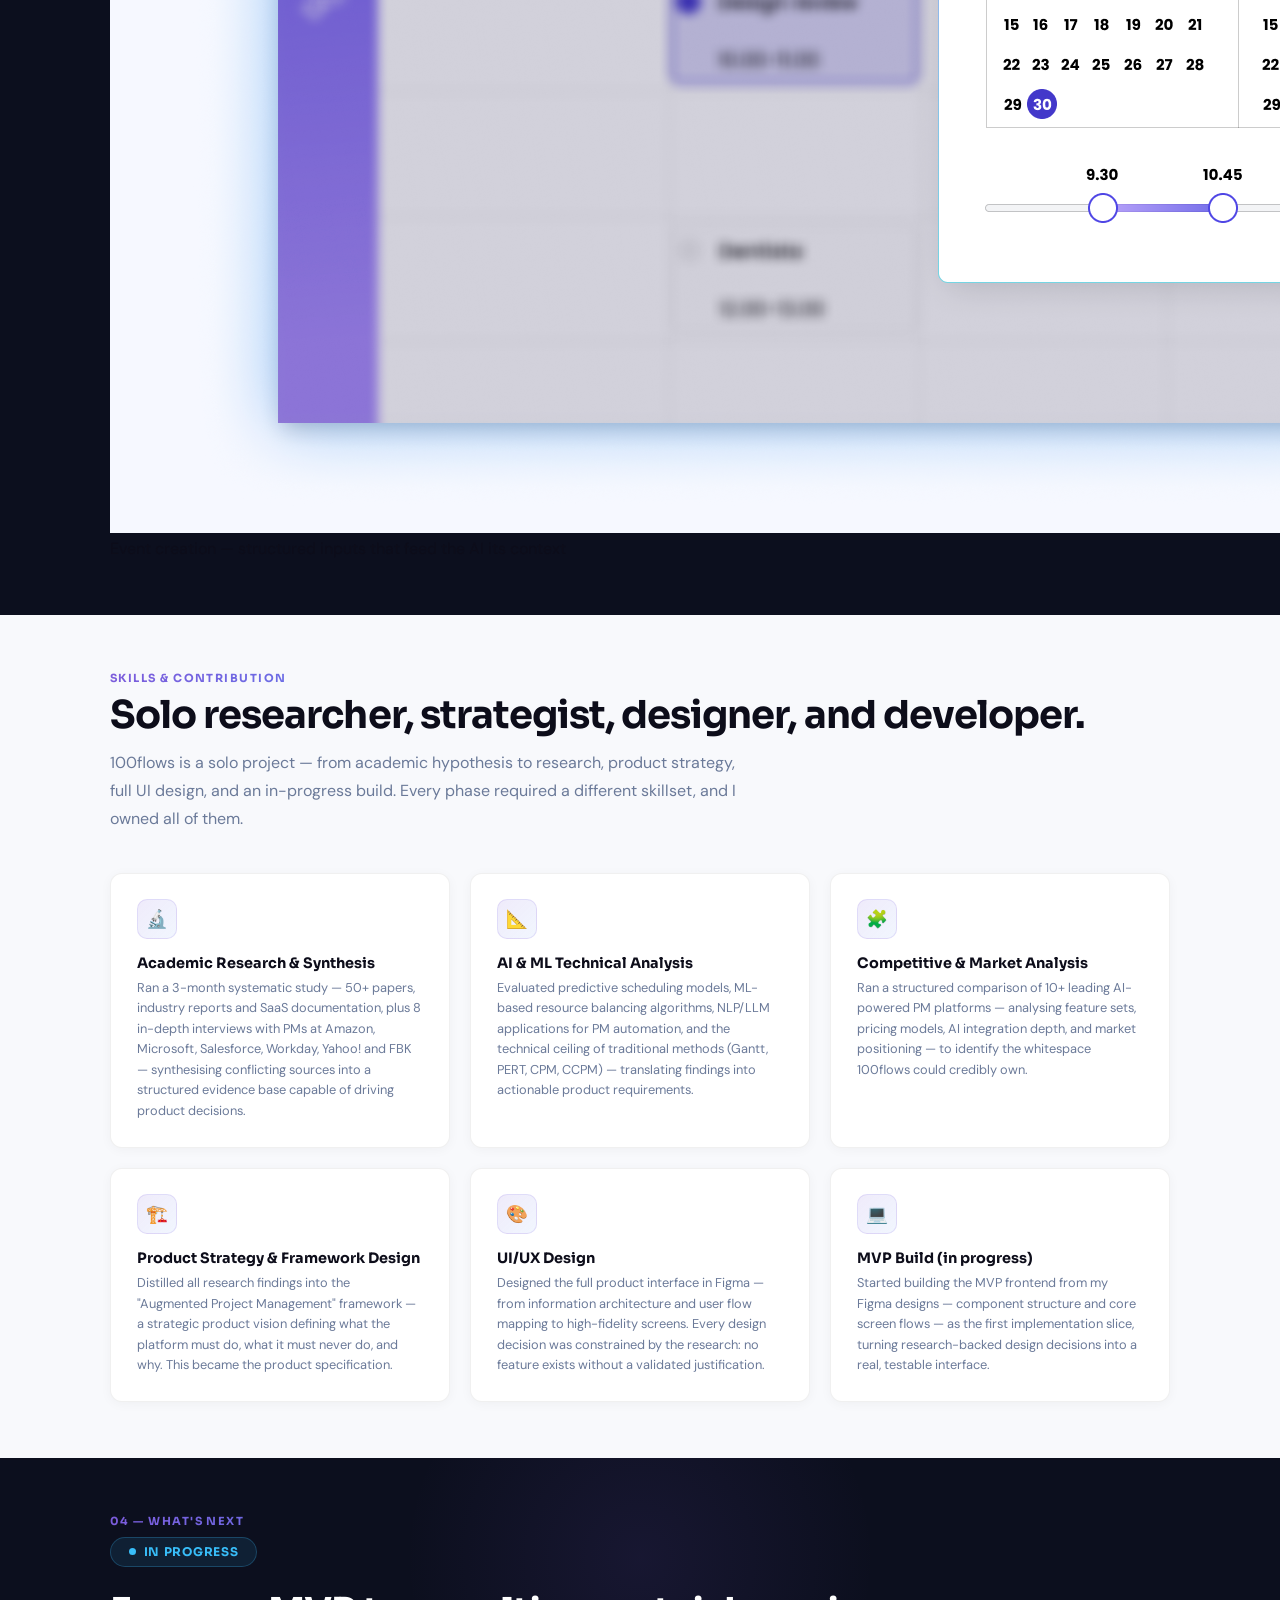
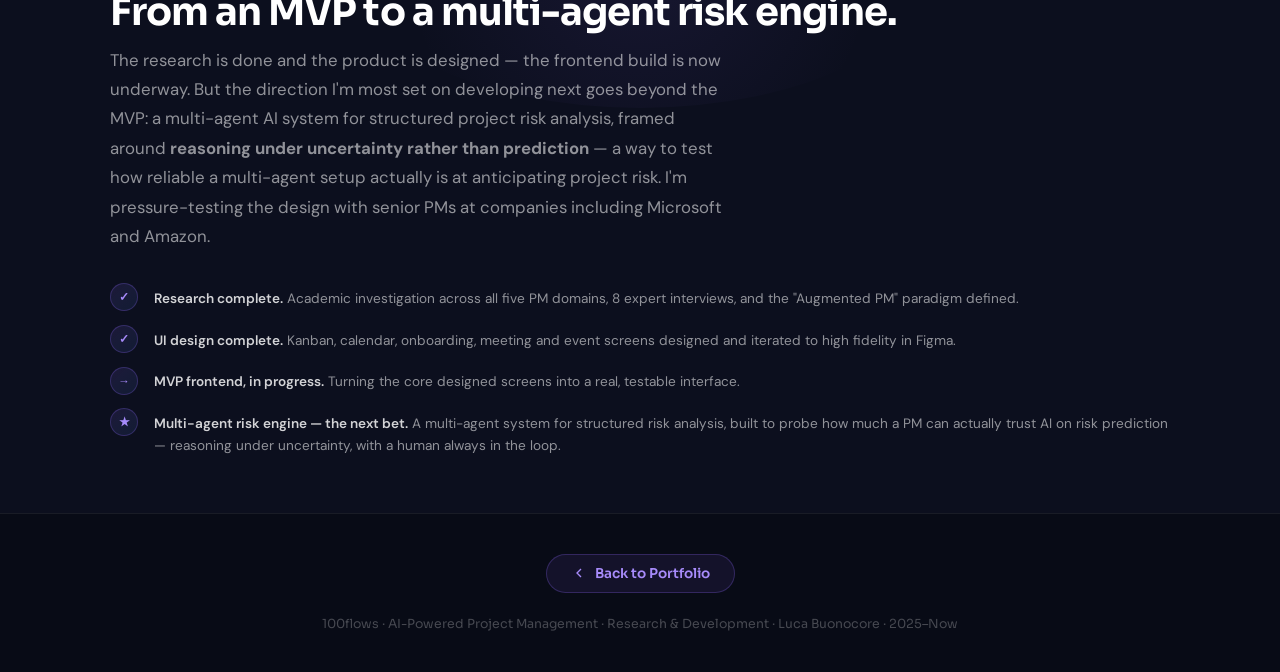
==== commit 6cc50820: "Update (Full-case study reviewed)" ====
--- a/100flows.html
+++ b/100flows.html
@@ -101,34 +101,6 @@
 color: rgba(255,255,255,.55); line-height: 1.75;
 max-width: 580px; margin: 0 auto 2.5rem;
 }
-.hero-tags { display: flex; flex-wrap: wrap; gap: .5rem; justify-content: center; }
-.hero-tag {
-padding: .35rem .88rem; border-radius: 99px;
-background: rgba(255,255,255,.06); border: 1px solid rgba(255,255,255,.1);
-font-size: .73rem; font-family: 'Sora', sans-serif; color: rgba(255,255,255,.65);
-}
-
-/* ── STATS STRIP ── */
-.stats-strip { background: #fff; padding: 2.5rem clamp(1rem, 5vw, 3rem); border-bottom: 1px solid rgba(0,0,0,.06); }
-.stats-inner {
-max-width: 1060px; margin: auto;
-display: grid; grid-template-columns: repeat(auto-fit, minmax(150px, 1fr)); gap: 1rem;
-}
-.stat-card {
-text-align: center; padding: 1.5rem 1rem;
-border-radius: 12px; border: 1px solid rgba(0,0,0,.06);
-box-shadow: 0 2px 12px rgba(0,0,0,.04);
-transition: transform .2s, box-shadow .2s;
-}
-.stat-card:hover { transform: translateY(-3px); box-shadow: 0 8px 28px rgba(124,91,219,.1); }
-.stat-num {
-font-family: 'Sora', sans-serif; font-size: 2rem; font-weight: 800;
-background: var(--fl-grad);
--webkit-background-clip: text; -webkit-text-fill-color: transparent; background-clip: text;
-display: block; line-height: 1.1; margin-bottom: .4rem;
-}
-.stat-label { font-size: .72rem; color: var(--muted); font-family: 'Sora', sans-serif; font-weight: 600; text-transform: uppercase; letter-spacing: .06em; }
-
 /* ── SHARED ── */
 section { padding: clamp(2rem, 4.5vw, 3.5rem) clamp(1rem, 5vw, 3rem); }
 .section-inner { max-width: 1060px; margin: auto; }
@@ -355,6 +327,30 @@
 .mvp-feature h4 { font-family: 'Sora', sans-serif; font-size: .88rem; font-weight: 700; margin-bottom: .2rem; }
 .mvp-feature p { font-size: .79rem; color: var(--muted); line-height: 1.58; }
 
+/* ── PRODUCT UI SLIDER (dark) ── */
+#screens { background: var(--fl-dark); position: relative; overflow: hidden; }
+.ui-slider { position: relative; max-width: 900px; margin: 0 auto; z-index: 1; }
+.ui-viewport { overflow: hidden; border-radius: 14px; border: 1px solid rgba(255,255,255,.09); box-shadow: 0 20px 60px rgba(0,0,0,.4); }
+.ui-track { display: flex; transition: transform .45s cubic-bezier(.4,0,.2,1); }
+.ui-slide { min-width: 100%; }
+.ui-slide img { width: 100%; display: block; }
+.ui-arrow {
+position: absolute; top: 50%; transform: translateY(-50%);
+width: 44px; height: 44px; border-radius: 50%;
+background: rgba(12,15,30,.72); border: 1px solid rgba(255,255,255,.18);
+-webkit-backdrop-filter: blur(6px); backdrop-filter: blur(6px);
+cursor: pointer; display: flex; align-items: center; justify-content: center;
+z-index: 3; transition: background .2s, transform .2s;
+}
+.ui-arrow:hover { background: rgba(124,91,219,.65); }
+.ui-arrow svg { width: 20px; height: 20px; stroke: #fff; fill: none; stroke-width: 2.2; }
+.ui-prev { left: 12px; }
+.ui-next { right: 12px; }
+.ui-caption { text-align: center; margin-top: 1rem; font-family: 'Sora', sans-serif; font-size: .8rem; font-weight: 600; color: rgba(255,255,255,.55); min-height: 1.2em; }
+.ui-dots { display: flex; justify-content: center; gap: 8px; margin-top: 1rem; }
+.ui-dot { width: 8px; height: 8px; border-radius: 50%; background: rgba(255,255,255,.25); border: none; padding: 0; cursor: pointer; transition: background .2s, transform .2s; }
+.ui-dot.active { background: #a78bfa; transform: scale(1.3); }
+
 /* ── MY ROLE ── */
 #my-role { background: var(--card-bg); }
 .role-grid { display: grid; grid-template-columns: repeat(auto-fit, minmax(280px, 1fr)); gap: 1.25rem; }
@@ -372,12 +368,6 @@
 }
 .role-card h4 { font-family: 'Sora', sans-serif; font-size: .9rem; font-weight: 700; margin-bottom: .4rem; }
 .role-card p { font-size: .8rem; color: var(--muted); line-height: 1.6; }
-
-/* ── TOOLS STRIP ── */
-.fl-tools { margin-top: 2.5rem; padding-top: 2rem; border-top: 1px solid rgba(0,0,0,.06); }
-.fl-tools-label { font-family: 'Sora', sans-serif; font-size: .68rem; font-weight: 700; text-transform: uppercase; letter-spacing: .12em; color: var(--muted); margin-bottom: .75rem; }
-.fl-tools-row { display: flex; flex-wrap: wrap; gap: .5rem; }
-.fl-tool { padding: .32rem .85rem; border-radius: 6px; background: #fff; border: 1px solid rgba(0,0,0,.08); font-family: 'Sora', sans-serif; font-size: .76rem; font-weight: 600; color: var(--muted); }
 
 /* ── STATUS (dark) ── */
 #status { background: var(--fl-dark); position: relative; overflow: hidden; }
@@ -461,43 +451,13 @@
 <p class="hero-sub">
 An AI-powered project management platform born from a systematic academic study into how artificial intelligence is reshaping every domain of project management — from planning and risk, to resources and stakeholder communication.
 </p>
-<div class="hero-tags">
-<span class="hero-tag">AI Research</span>
-<span class="hero-tag">Product Development</span>
-<span class="hero-tag">ML Integration</span>
-<span class="hero-tag">NLP</span>
-<span class="hero-tag">Project Management</span>
-<span class="hero-tag">SaaS</span>
-</div>
-</div>
-</section>
-
-<!-- STATS STRIP -->
-<div class="stats-strip">
-<div class="stats-inner">
-<div class="stat-card">
-<span class="stat-num">−50%</span>
-<span class="stat-label">Decision Cycle Time (4.2 → 2.1 days)</span>
-</div>
-<div class="stat-card">
-<span class="stat-num">−72%</span>
-<span class="stat-label">Communication Overhead via NLP</span>
-</div>
-<div class="stat-card">
-<span class="stat-num">350+</span>
-<span class="stat-label">Manual Hours Saved per Project</span>
-</div>
-<div class="stat-card">
-<span class="stat-num">3.6×</span>
-<span class="stat-label">Stakeholder Engagement Boost</span>
-</div>
-</div>
-</div>
+</div>
+</section>
 
 <!-- THE PROBLEM -->
 <section id="problem" class="on-light">
 <div class="section-inner">
-<span class="section-label">The Problem</span>
+<span class="section-label">01 — The Problem</span>
 <h2 class="section-title">Project managers are making million-euro decisions with 1950s tools.</h2>
 <p class="section-desc">
 Gantt charts, PERT, and manual resource levelling were designed for linear, predictable projects. Modern software teams are anything but — yet the tooling hasn't changed. The result is a systemic, measurable failure across the industry.
@@ -529,7 +489,7 @@
 <section id="research" class="on-dark">
 <div class="research-glow"></div>
 <div class="section-inner">
-<span class="section-label">Academic Foundation</span>
+<span class="section-label">02 — Research &amp; Insight</span>
 <h2 class="section-title">3 months. 50+ academic papers. 5 PM domains. One conclusion.</h2>
 <p class="section-desc">
 Before writing a single line of product specification, I ran a systematic university thesis — a rigorous academic investigation across all five core PM domains, synthesising 50+ papers, industry reports, and real-world case studies. The research confirmed the problem and produced the blueprint for the solution.
@@ -693,7 +653,7 @@
 </div>
 <div class="finding-card">
 <h3>Natural Language Interfaces multiply engagement</h3>
-<p>Replacing static dashboards with Natural Language Interfaces boosted project transparency and stakeholder engagement by <strong style="color:#4f8ef7;">3.6×</strong>, with active stakeholder participation rising by <strong style="color:#4f8ef7;">31%</strong> across observed projects.</p>
+<p>Replacing static dashboards with Natural Language Interfaces boosted project transparency and stakeholder engagement by <strong style="color:#4f8ef7;">3.6×</strong>, with active stakeholder participation rising by <strong style="color:#4f8ef7;">31%</strong> across the studies reviewed.</p>
 </div>
 </div>
 </div>
@@ -704,7 +664,7 @@
 <div class="paradigm-glow1"></div>
 <div class="paradigm-glow2"></div>
 <div class="section-inner">
-<span class="section-label">The Solution Thesis</span>
+<span class="section-label">03 — The Solution</span>
 <div class="paradigm-box">
 <p class="paradigm-quote">
 "AI doesn't replace the project manager.<br>
@@ -791,19 +751,34 @@
 </div>
 </section>
 
+<!-- PRODUCT UI -->
+<section id="screens" class="on-dark">
+<div class="section-inner">
+<span class="section-label">The Product</span>
+<h2 class="section-title">From research to a designed product.</h2>
+<p class="section-desc">I designed the full 100flows interface in Figma — every screen constrained by a research finding, not by what simply looked good. Here's the MVP taking shape.</p>
+<div class="ui-gallery">
+<figure class="ui-shot"><img src="img/100flows/Kanban_board_page.png" alt="100flows AI-enhanced Kanban board"/><figcaption>AI-enhanced Kanban board — workload warnings &amp; dependency detection</figcaption></figure>
+<figure class="ui-shot"><img src="img/100flows/Calendar_page_main.png" alt="100flows integrated project calendar"/><figcaption>Integrated project calendar — tasks, milestones &amp; events in one view</figcaption></figure>
+<figure class="ui-shot"><img src="img/100flows/New_ai_meeting.png" alt="100flows AI meeting scheduling"/><figcaption>AI meeting scheduling — availability-aware slots &amp; auto-summaries</figcaption></figure>
+<figure class="ui-shot"><img src="img/100flows/New_event_page.png" alt="100flows event creation"/><figcaption>Event creation — structured inputs that feed the AI its context</figcaption></figure>
+</div>
+</div>
+</section>
+
 <!-- MY ROLE -->
 <section id="my-role" class="on-light">
 <div class="section-inner">
 <span class="section-label">Skills &amp; Contribution</span>
 <h2 class="section-title">Solo researcher, strategist, designer, and developer.</h2>
 <p class="section-desc">
-100flows is a solo project — from academic hypothesis to working prototype. Every phase required a different skillset, and I owned all of them.
+100flows is a solo project — from academic hypothesis to research, product strategy, full UI design, and an in-progress build. Every phase required a different skillset, and I owned all of them.
 </p>
 <div class="role-grid">
 <div class="role-card">
 <div class="role-icon">🔬</div>
 <h4>Academic Research &amp; Synthesis</h4>
-<p>Conducted a 3-month systematic literature review across 50+ papers, industry reports, and SaaS product documentation — synthesising conflicting sources into a structured evidence base capable of driving product decisions.</p>
+<p>Ran a 3-month systematic study — 50+ papers, industry reports and SaaS documentation, plus 8 in-depth interviews with PMs at Amazon, Microsoft, Salesforce, Workday, Yahoo! and FBK — synthesising conflicting sources into a structured evidence base capable of driving product decisions.</p>
 </div>
 <div class="role-card">
 <div class="role-icon">📐</div>
@@ -827,20 +802,8 @@
 </div>
 <div class="role-card">
 <div class="role-icon">💻</div>
-<h4>MVP Development</h4>
-<p>Built the working prototype from the ground up — frontend interface, component structure, and feature logic — translating Figma designs into functional software and validating the research-driven approach under real implementation constraints.</p>
-</div>
-</div>
-<div class="fl-tools">
-<p class="fl-tools-label">Tools</p>
-<div class="fl-tools-row">
-<span class="fl-tool">Figma</span>
-<span class="fl-tool">Notion</span>
-<span class="fl-tool">GitHub</span>
-<span class="fl-tool">Google Docs</span>
-<span class="fl-tool">VS Code</span>
-<span class="fl-tool">React</span>
-<span class="fl-tool">TypeScript</span>
+<h4>MVP Build (in progress)</h4>
+<p>Started building the MVP frontend from my Figma designs — component structure and core screen flows — as the first implementation slice, turning research-backed design decisions into a real, testable interface.</p>
 </div>
 </div>
 </div>
@@ -850,35 +813,31 @@
 <section id="status" class="on-dark">
 <div class="status-glow"></div>
 <div class="section-inner status-content">
-<span class="section-label">Current Status</span>
+<span class="section-label">04 — What's Next</span>
 <div class="status-badge">
 <span class="status-badge-dot"></span>
-Active Development
-</div>
-<h2 class="section-title" style="color:#fff;">Built on research. Shipping as software.</h2>
+In Progress
+</div>
+<h2 class="section-title" style="color:#fff;">From an MVP to a multi-agent risk engine.</h2>
 <p class="status-desc">
-100flows is currently in active MVP development. The research phase is complete — the platform's feature roadmap is directly derived from the thesis findings and comparative SaaS analysis.
+The research is done and the product is designed — the frontend build is now underway. But the direction I'm most set on developing next goes beyond the MVP: a multi-agent AI system for structured project risk analysis, framed around <strong>reasoning under uncertainty rather than prediction</strong> — a way to test how reliable a multi-agent setup actually is at anticipating project risk. I'm pressure-testing the design with senior PMs at companies including Microsoft and Amazon.
 </p>
 <div class="roadmap-items">
 <div class="roadmap-item">
 <div class="roadmap-num">✓</div>
-<p><strong>Research complete.</strong> Full academic investigation across all five PM domains, comparative SaaS analysis, and the "Augmented PM" paradigm defined.</p>
+<p><strong>Research complete.</strong> Academic investigation across all five PM domains, 8 expert interviews, and the "Augmented PM" paradigm defined.</p>
 </div>
 <div class="roadmap-item">
 <div class="roadmap-num">✓</div>
-<p><strong>UI design complete.</strong> Kanban board, login, team onboarding, calendar, and event screens designed and iterated to high fidelity in Figma.</p>
-</div>
-<div class="roadmap-item">
-<div class="roadmap-num">✓</div>
-<p><strong>MVP frontend in progress.</strong> Core screens — Kanban, login, profile management, and event flows — actively being built and tested.</p>
+<p><strong>UI design complete.</strong> Kanban, calendar, onboarding, meeting and event screens designed and iterated to high fidelity in Figma.</p>
 </div>
 <div class="roadmap-item">
 <div class="roadmap-num">→</div>
-<p><strong>AI engine integration.</strong> Connecting the Kanban board to ML-powered scheduling, risk detection, and workload balancing modules.</p>
+<p><strong>MVP frontend, in progress.</strong> Turning the core designed screens into a real, testable interface.</p>
 </div>
 <div class="roadmap-item">
-<div class="roadmap-num">→</div>
-<p><strong>Automated reporting layer.</strong> NLP-driven executive summary generation and stakeholder update automation — the feature most directly tied to the research findings.</p>
+<div class="roadmap-num">★</div>
+<p><strong>Multi-agent risk engine — the next bet.</strong> A multi-agent system for structured risk analysis, built to probe how much a PM can actually trust AI on risk prediction — reasoning under uncertainty, with a human always in the loop.</p>
 </div>
 </div>
 </div>
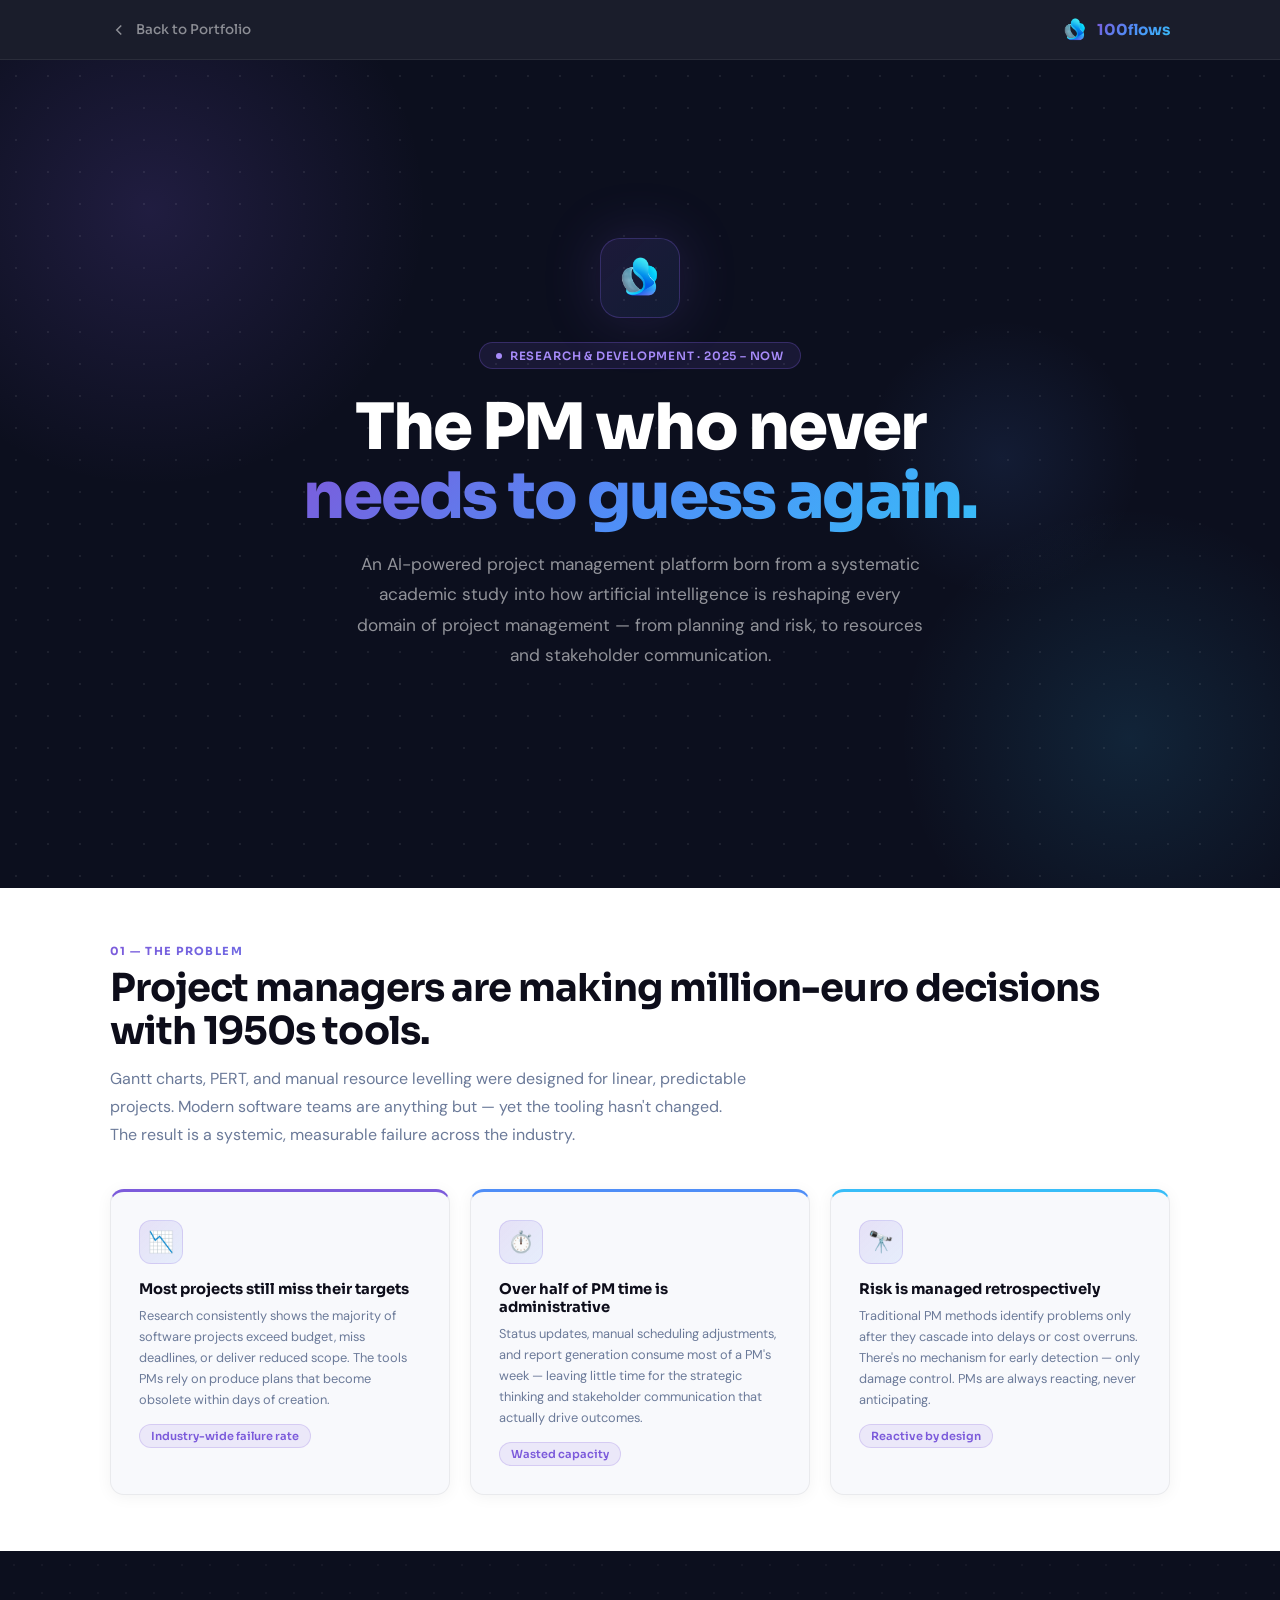
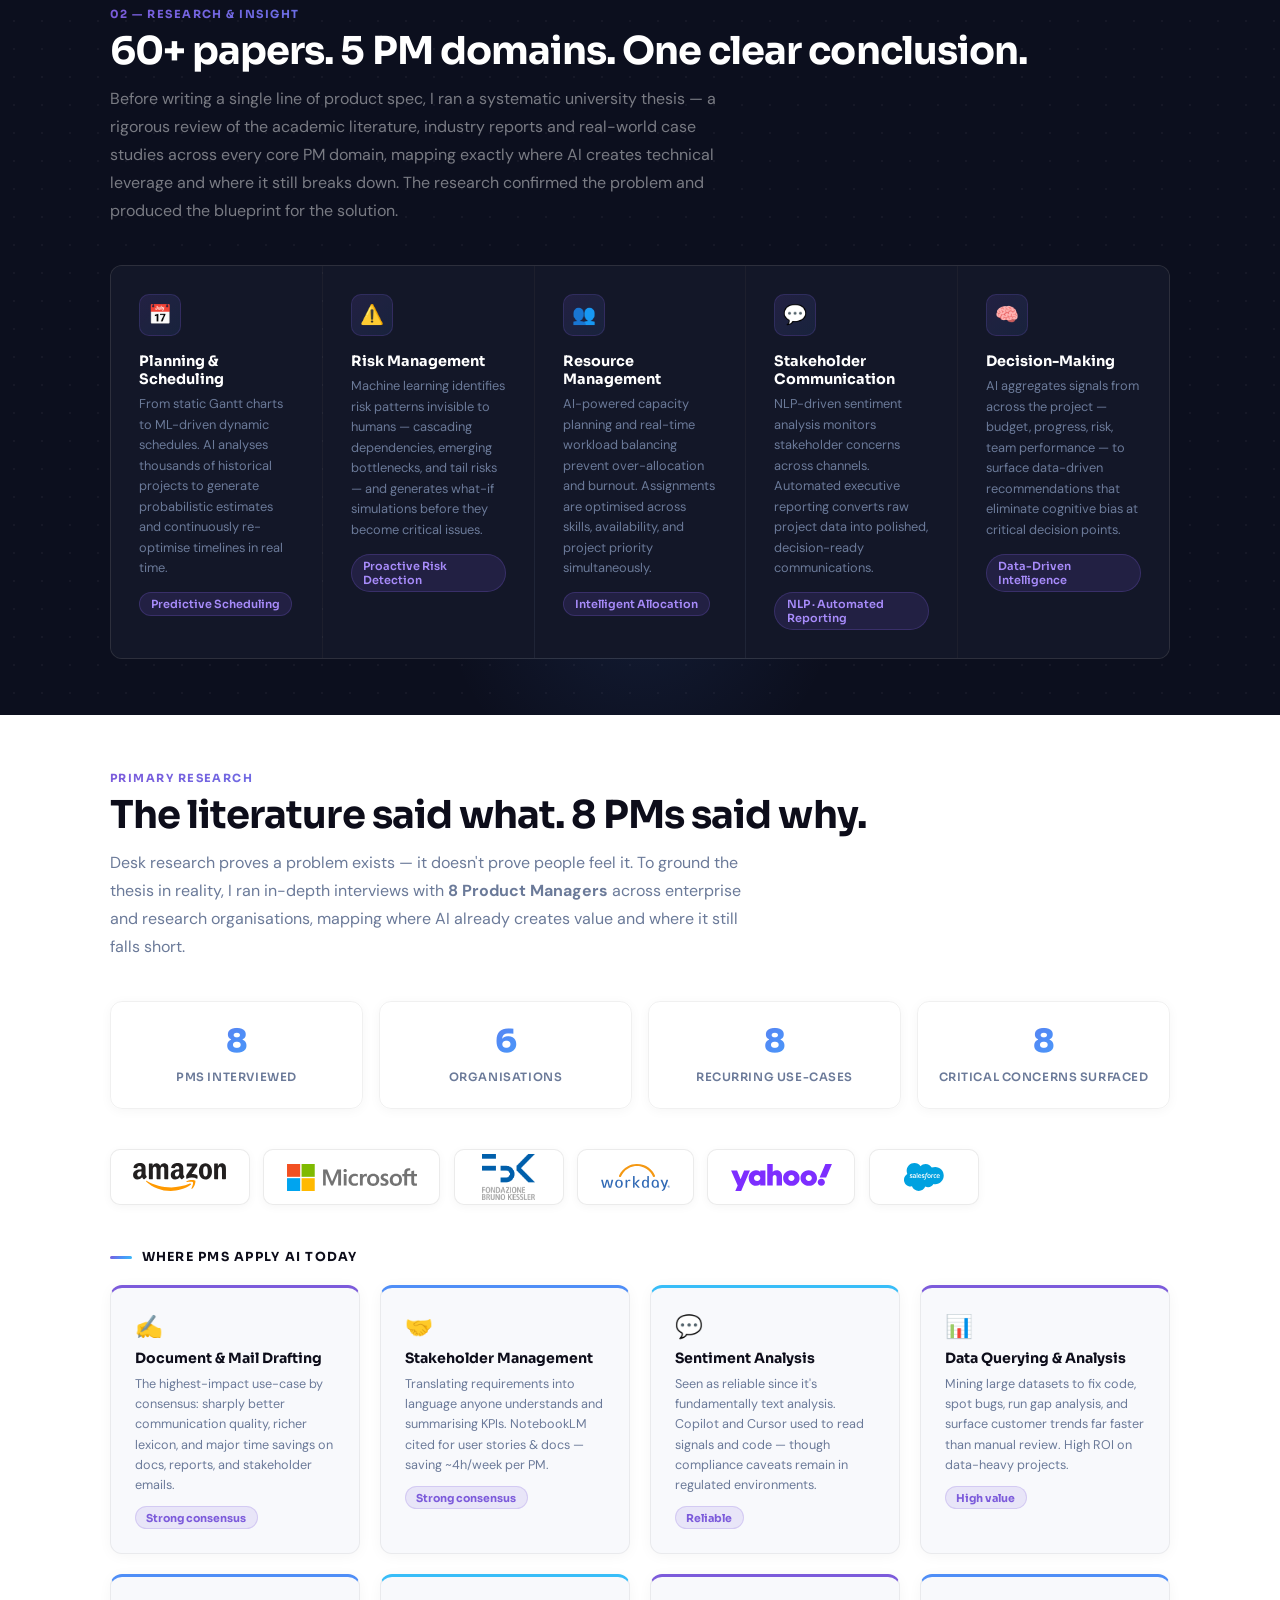
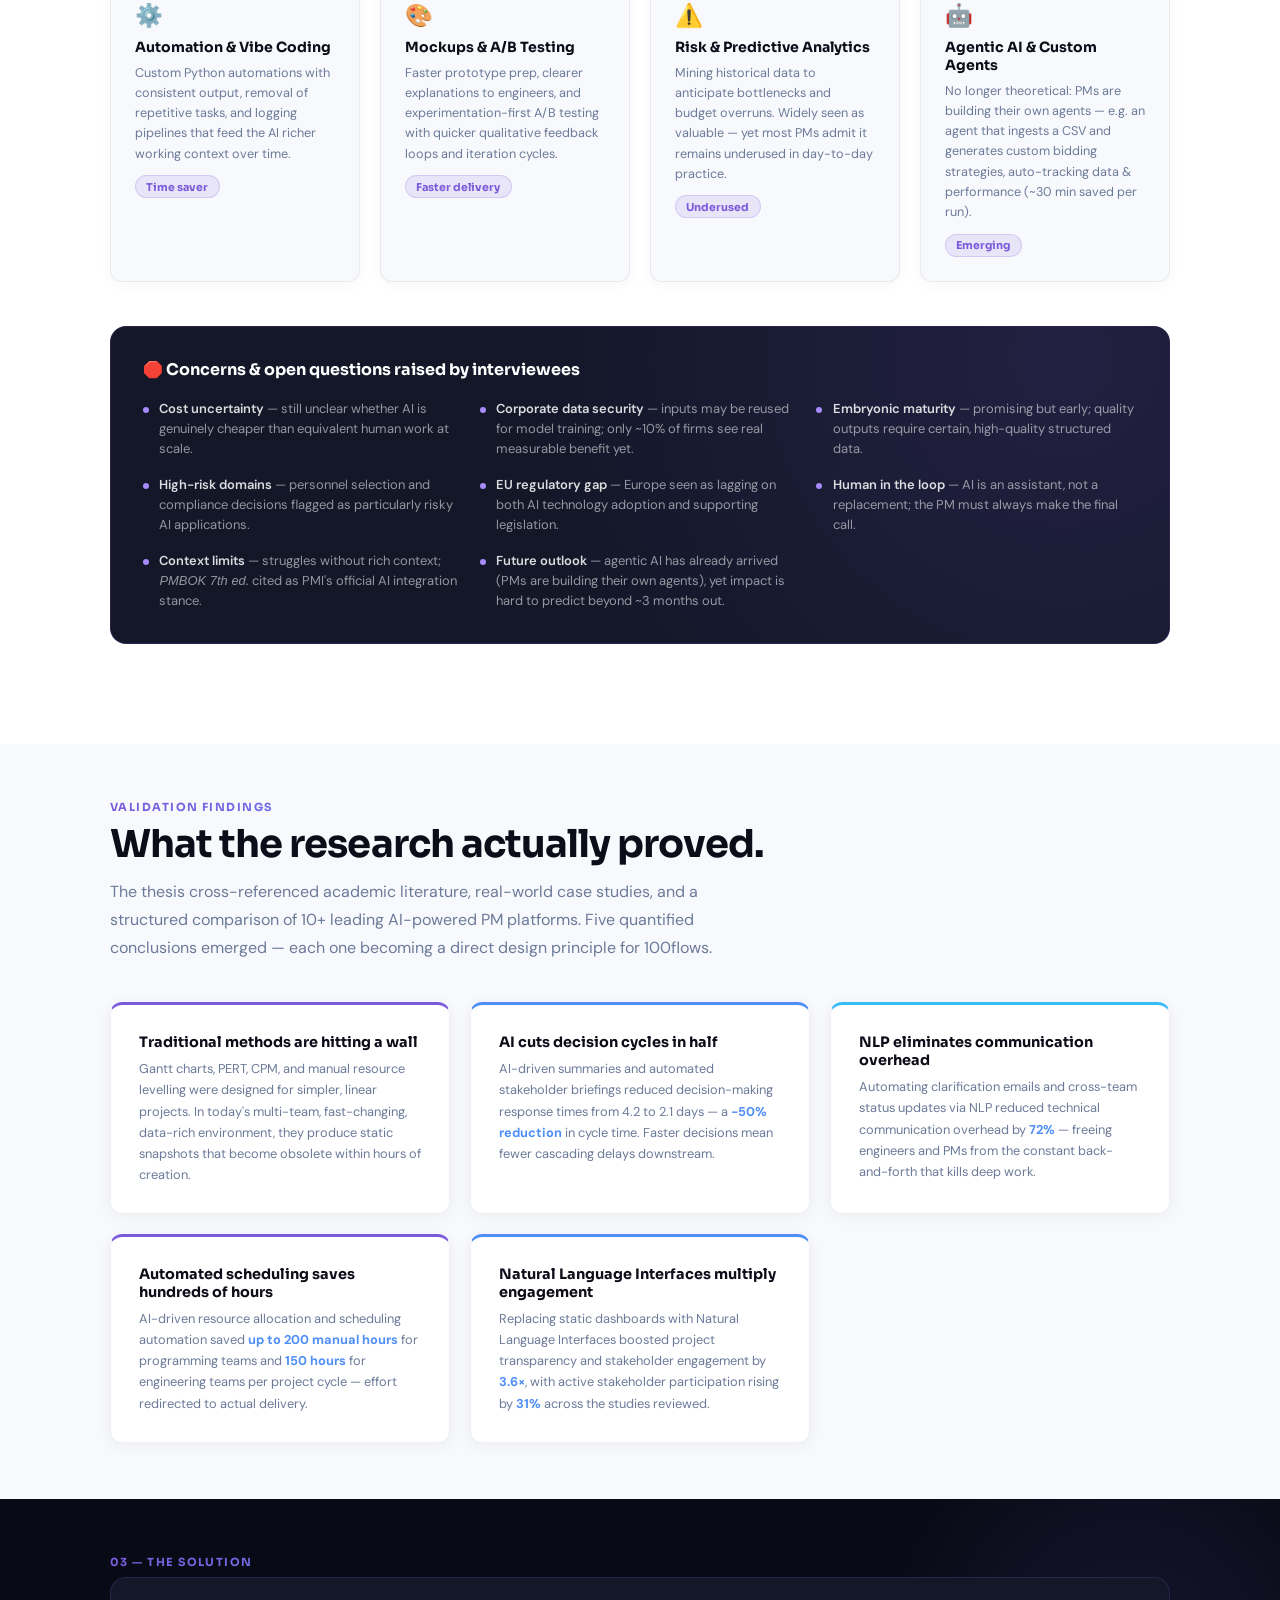
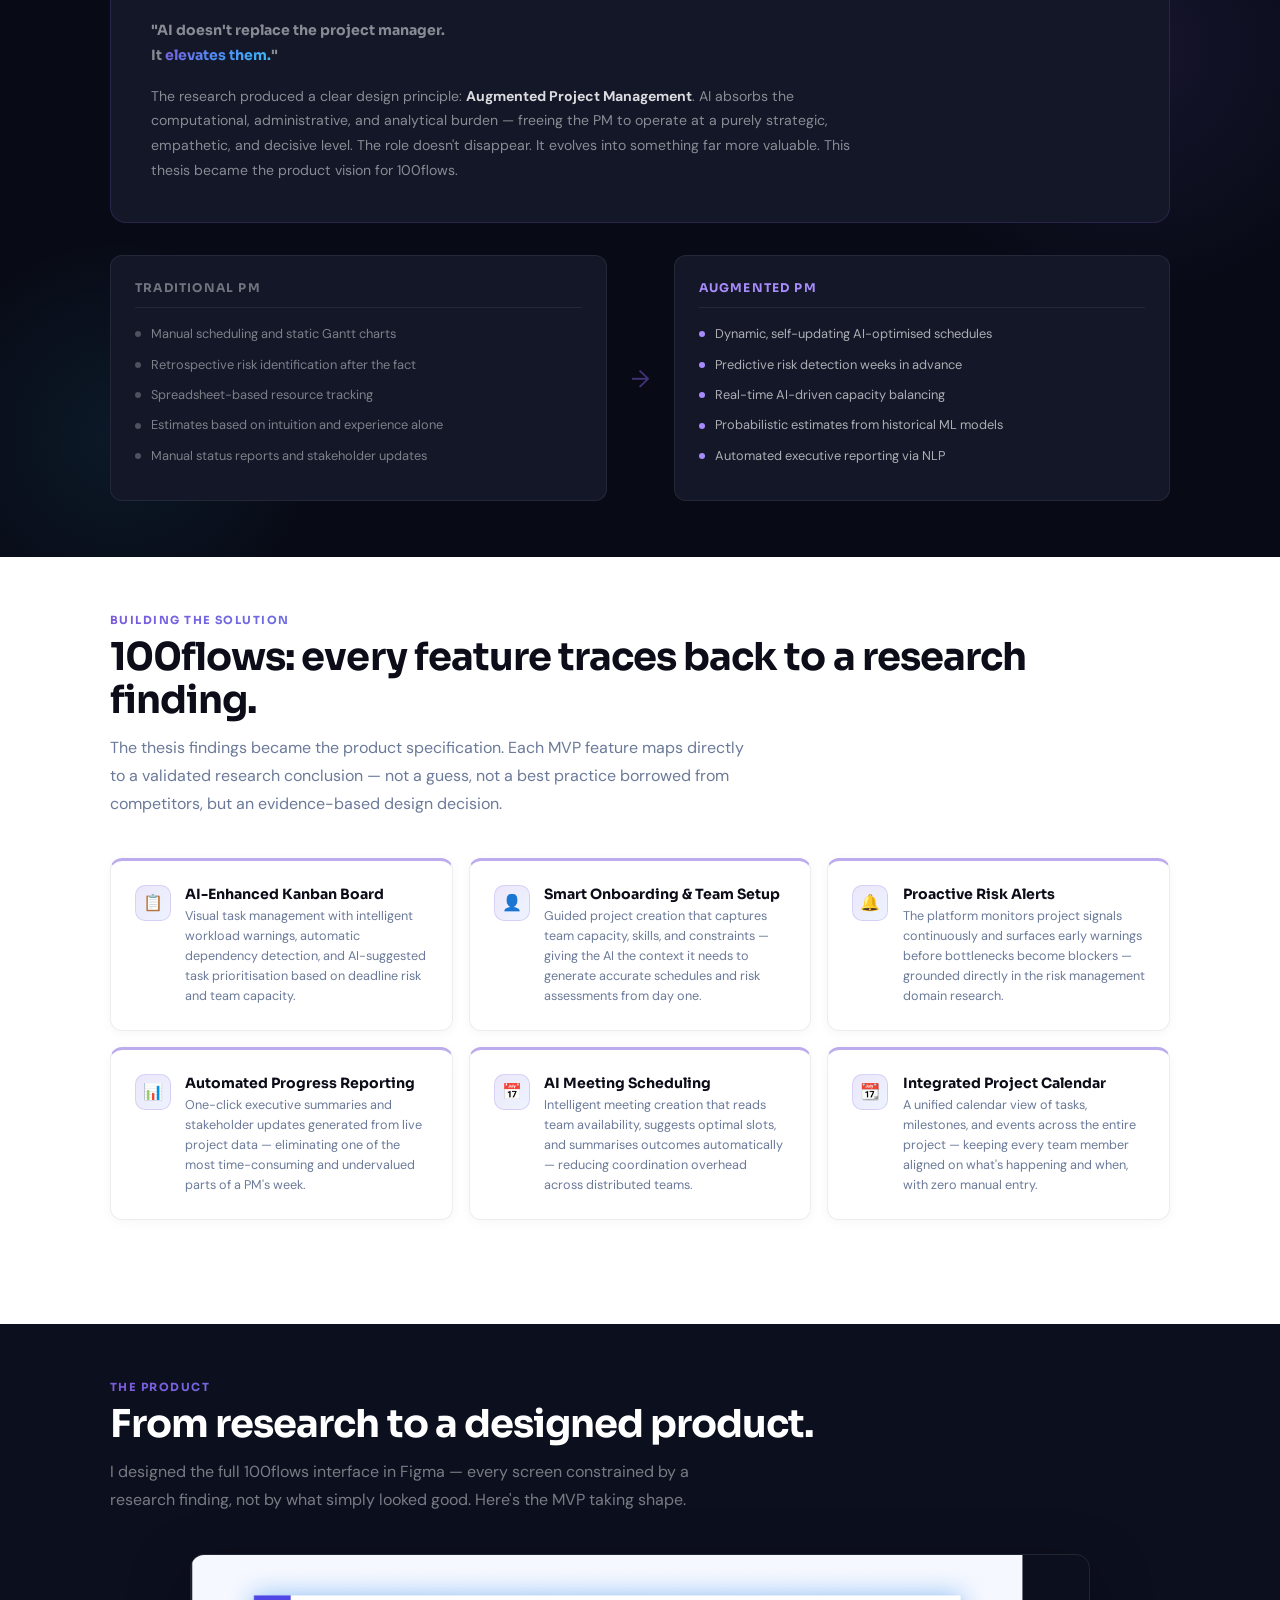
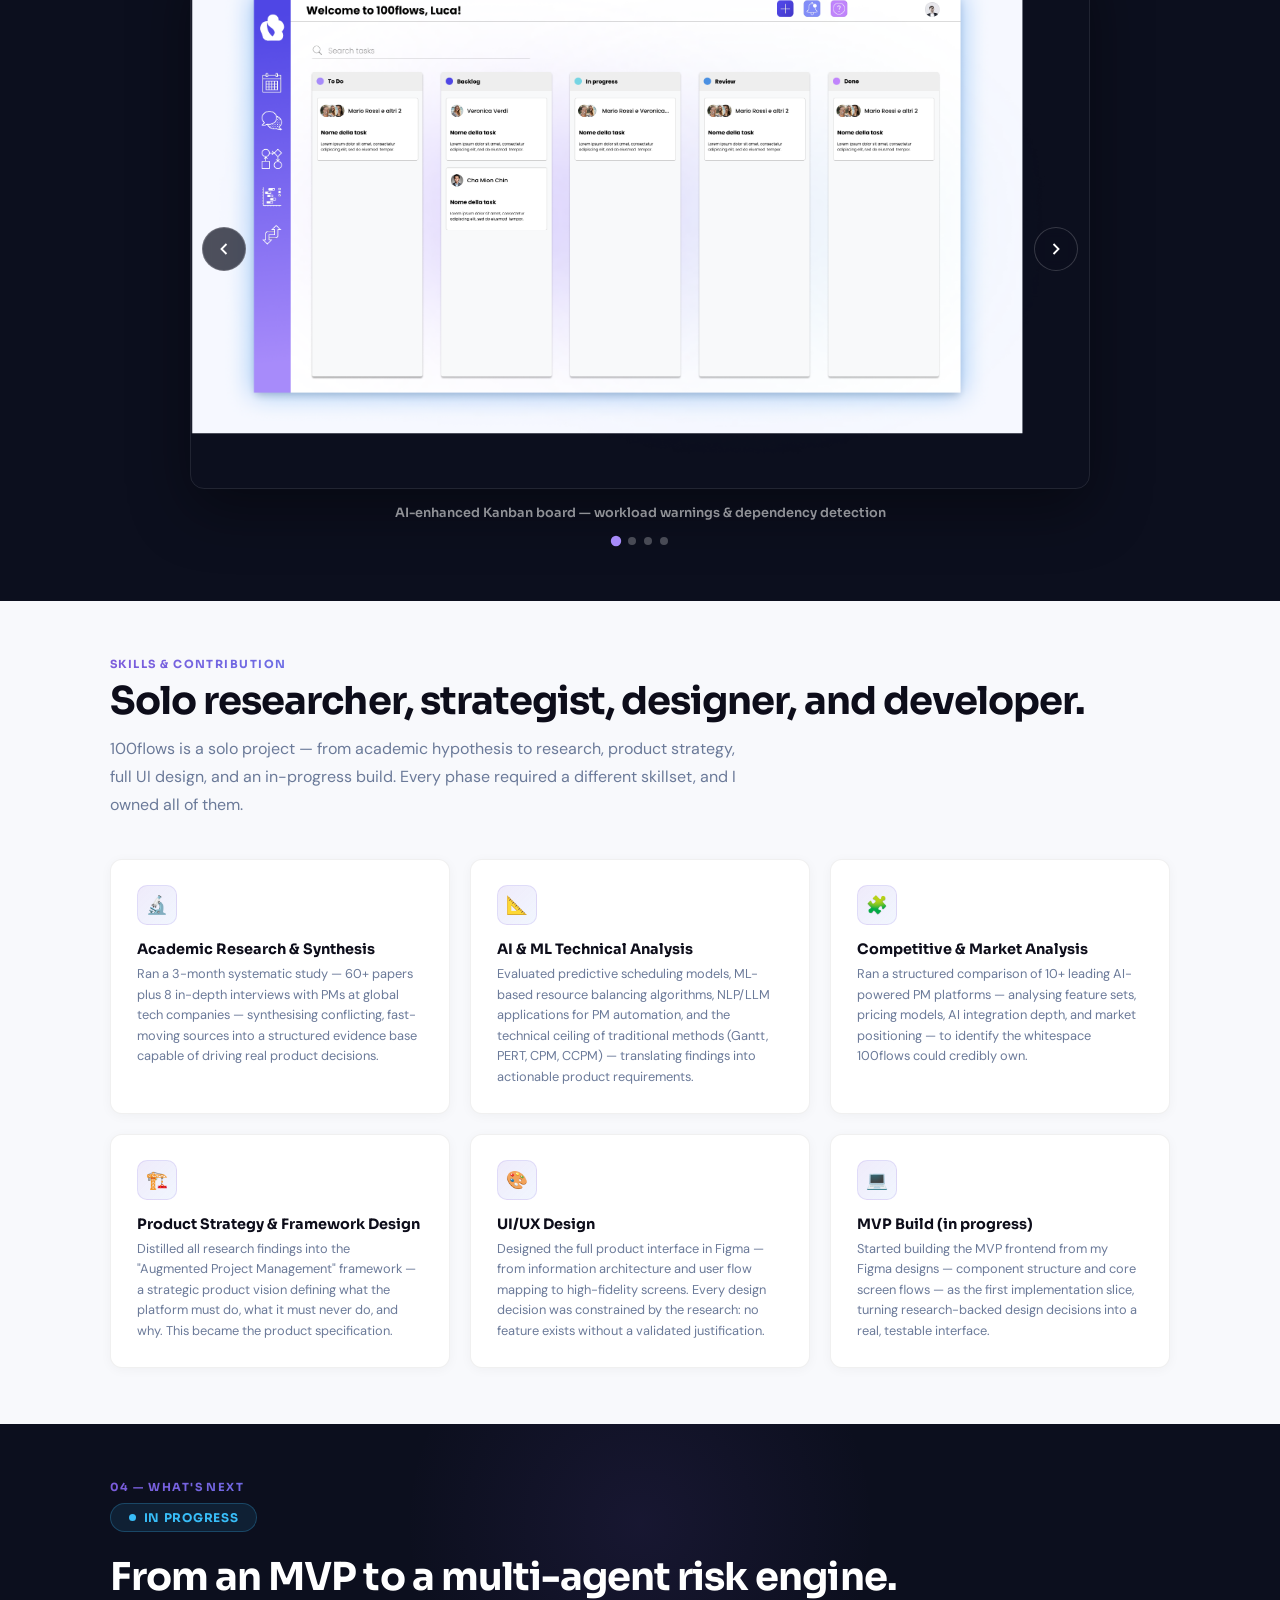
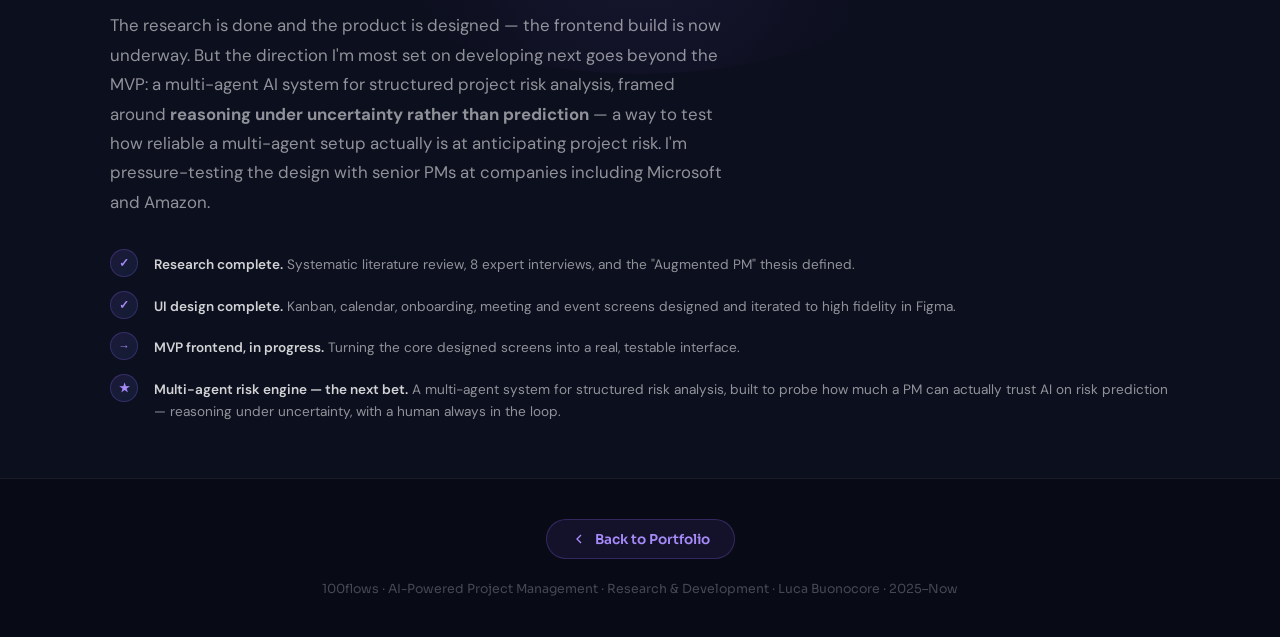
==== commit 0db62699: "Polish portfolio: 100flows UI slider, tailored intro, resume CTA, HD logo 100flows: - Add self-conta" ====
--- a/100flows.html
+++ b/100flows.html
@@ -490,9 +490,9 @@
 <div class="research-glow"></div>
 <div class="section-inner">
 <span class="section-label">02 — Research &amp; Insight</span>
-<h2 class="section-title">3 months. 50+ academic papers. 5 PM domains. One conclusion.</h2>
+<h2 class="section-title">60+ papers. 5 PM domains. One clear conclusion.</h2>
 <p class="section-desc">
-Before writing a single line of product specification, I ran a systematic university thesis — a rigorous academic investigation across all five core PM domains, synthesising 50+ papers, industry reports, and real-world case studies. The research confirmed the problem and produced the blueprint for the solution.
+Before writing a single line of product spec, I ran a systematic university thesis — a rigorous review of the academic literature, industry reports and real-world case studies across every core PM domain, mapping exactly where AI creates technical leverage and where it still breaks down. The research confirmed the problem and produced the blueprint for the solution.
 </p>
 <div class="domains-grid">
 <div class="domain-card">
@@ -630,7 +630,7 @@
 <section id="findings" class="on-light">
 <div class="section-inner">
 <span class="section-label">Validation Findings</span>
-<h2 class="section-title">What 50 papers and 3 months of research actually proved.</h2>
+<h2 class="section-title">What the research actually proved.</h2>
 <p class="section-desc">
 The thesis cross-referenced academic literature, real-world case studies, and a structured comparison of 10+ leading AI-powered PM platforms. Five quantified conclusions emerged — each one becoming a direct design principle for 100flows.
 </p>
@@ -757,11 +757,19 @@
 <span class="section-label">The Product</span>
 <h2 class="section-title">From research to a designed product.</h2>
 <p class="section-desc">I designed the full 100flows interface in Figma — every screen constrained by a research finding, not by what simply looked good. Here's the MVP taking shape.</p>
-<div class="ui-gallery">
-<figure class="ui-shot"><img src="img/100flows/Kanban_board_page.png" alt="100flows AI-enhanced Kanban board"/><figcaption>AI-enhanced Kanban board — workload warnings &amp; dependency detection</figcaption></figure>
-<figure class="ui-shot"><img src="img/100flows/Calendar_page_main.png" alt="100flows integrated project calendar"/><figcaption>Integrated project calendar — tasks, milestones &amp; events in one view</figcaption></figure>
-<figure class="ui-shot"><img src="img/100flows/New_ai_meeting.png" alt="100flows AI meeting scheduling"/><figcaption>AI meeting scheduling — availability-aware slots &amp; auto-summaries</figcaption></figure>
-<figure class="ui-shot"><img src="img/100flows/New_event_page.png" alt="100flows event creation"/><figcaption>Event creation — structured inputs that feed the AI its context</figcaption></figure>
+<div class="ui-slider">
+<div class="ui-viewport">
+<div class="ui-track" id="uiTrack">
+<div class="ui-slide"><img src="img/100flows/Kanban_board_page.png" alt="100flows AI-enhanced Kanban board"/></div>
+<div class="ui-slide"><img src="img/100flows/Calendar_page_main.png" alt="100flows integrated project calendar"/></div>
+<div class="ui-slide"><img src="img/100flows/New_ai_meeting.png" alt="100flows AI meeting scheduling"/></div>
+<div class="ui-slide"><img src="img/100flows/New_event_page.png" alt="100flows event creation"/></div>
+</div>
+</div>
+<button class="ui-arrow ui-prev" onclick="uiSlide(-1)" aria-label="Previous screen"><svg viewBox="0 0 24 24"><polyline points="15 18 9 12 15 6"/></svg></button>
+<button class="ui-arrow ui-next" onclick="uiSlide(1)" aria-label="Next screen"><svg viewBox="0 0 24 24"><polyline points="9 6 15 12 9 18"/></svg></button>
+<p class="ui-caption" id="uiCaption"></p>
+<div class="ui-dots" id="uiDots"></div>
 </div>
 </div>
 </section>
@@ -778,7 +786,7 @@
 <div class="role-card">
 <div class="role-icon">🔬</div>
 <h4>Academic Research &amp; Synthesis</h4>
-<p>Ran a 3-month systematic study — 50+ papers, industry reports and SaaS documentation, plus 8 in-depth interviews with PMs at Amazon, Microsoft, Salesforce, Workday, Yahoo! and FBK — synthesising conflicting sources into a structured evidence base capable of driving product decisions.</p>
+<p>Ran a 3-month systematic study — 60+ papers plus 8 in-depth interviews with PMs at global tech companies — synthesising conflicting, fast-moving sources into a structured evidence base capable of driving real product decisions.</p>
 </div>
 <div class="role-card">
 <div class="role-icon">📐</div>
@@ -825,7 +833,7 @@
 <div class="roadmap-items">
 <div class="roadmap-item">
 <div class="roadmap-num">✓</div>
-<p><strong>Research complete.</strong> Academic investigation across all five PM domains, 8 expert interviews, and the "Augmented PM" paradigm defined.</p>
+<p><strong>Research complete.</strong> Systematic literature review, 8 expert interviews, and the "Augmented PM" thesis defined.</p>
 </div>
 <div class="roadmap-item">
 <div class="roadmap-num">✓</div>
@@ -852,5 +860,36 @@
 <p>100flows · AI-Powered Project Management · Research &amp; Development · Luca Buonocore · 2025–Now</p>
 </footer>
 
+<script>
+(function(){
+  var track = document.getElementById('uiTrack');
+  if (!track) return;
+  var slides = track.children.length;
+  var captions = [
+    'AI-enhanced Kanban board — workload warnings & dependency detection',
+    'Integrated project calendar — tasks, milestones & events in one view',
+    'AI meeting scheduling — availability-aware slots & auto-summaries',
+    'Event creation — structured inputs that feed the AI its context'
+  ];
+  var cur = 0;
+  var capEl = document.getElementById('uiCaption');
+  var dotsC = document.getElementById('uiDots');
+  for (var i = 0; i < slides; i++) {
+    var d = document.createElement('button');
+    d.className = 'ui-dot' + (i === 0 ? ' active' : '');
+    (function(idx){ d.addEventListener('click', function(){ cur = idx; update(); }); })(i);
+    dotsC.appendChild(d);
+  }
+  window.uiSlide = function(dir){ cur = (cur + dir + slides) % slides; update(); };
+  function update(){
+    track.style.transform = 'translateX(-' + (cur * 100) + '%)';
+    if (capEl) capEl.textContent = captions[cur] || '';
+    var dots = dotsC.children;
+    for (var i = 0; i < dots.length; i++) dots[i].className = 'ui-dot' + (i === cur ? ' active' : '');
+  }
+  update();
+})();
+</script>
+
 </body>
 </html>
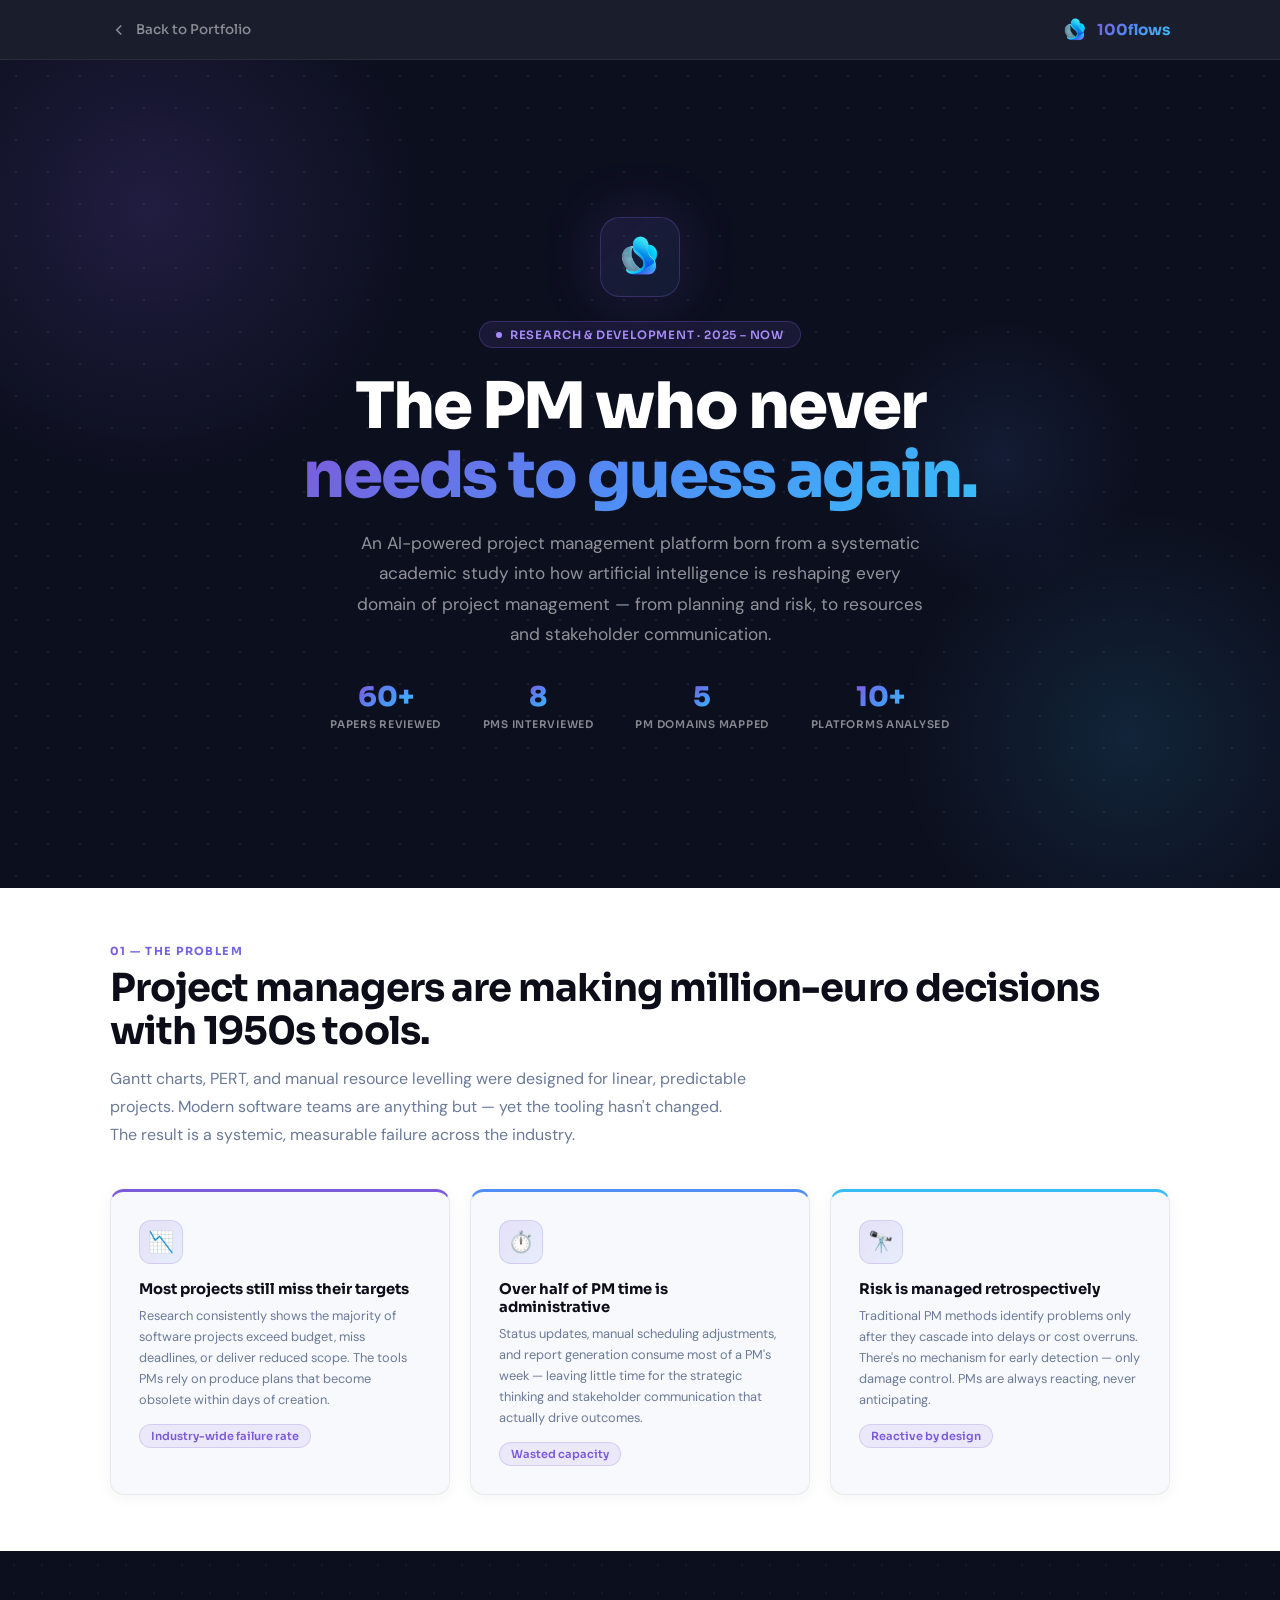
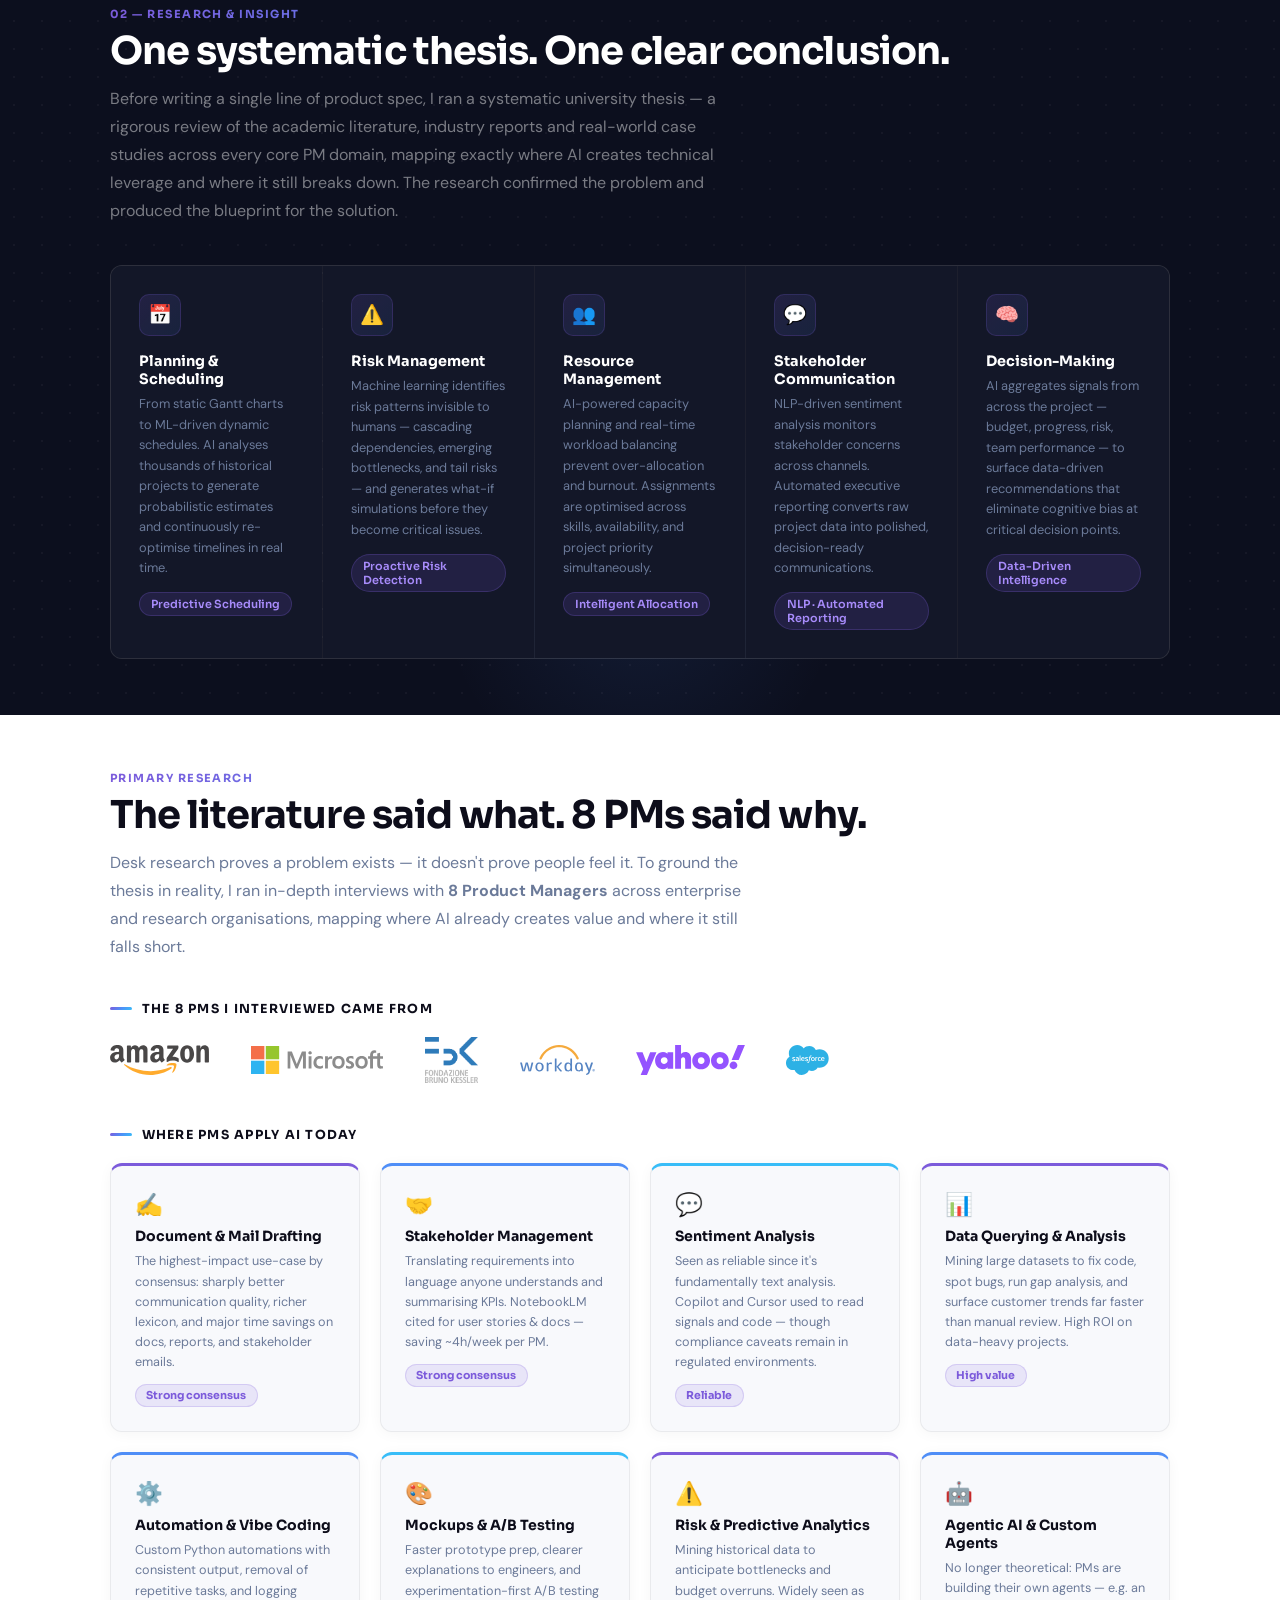
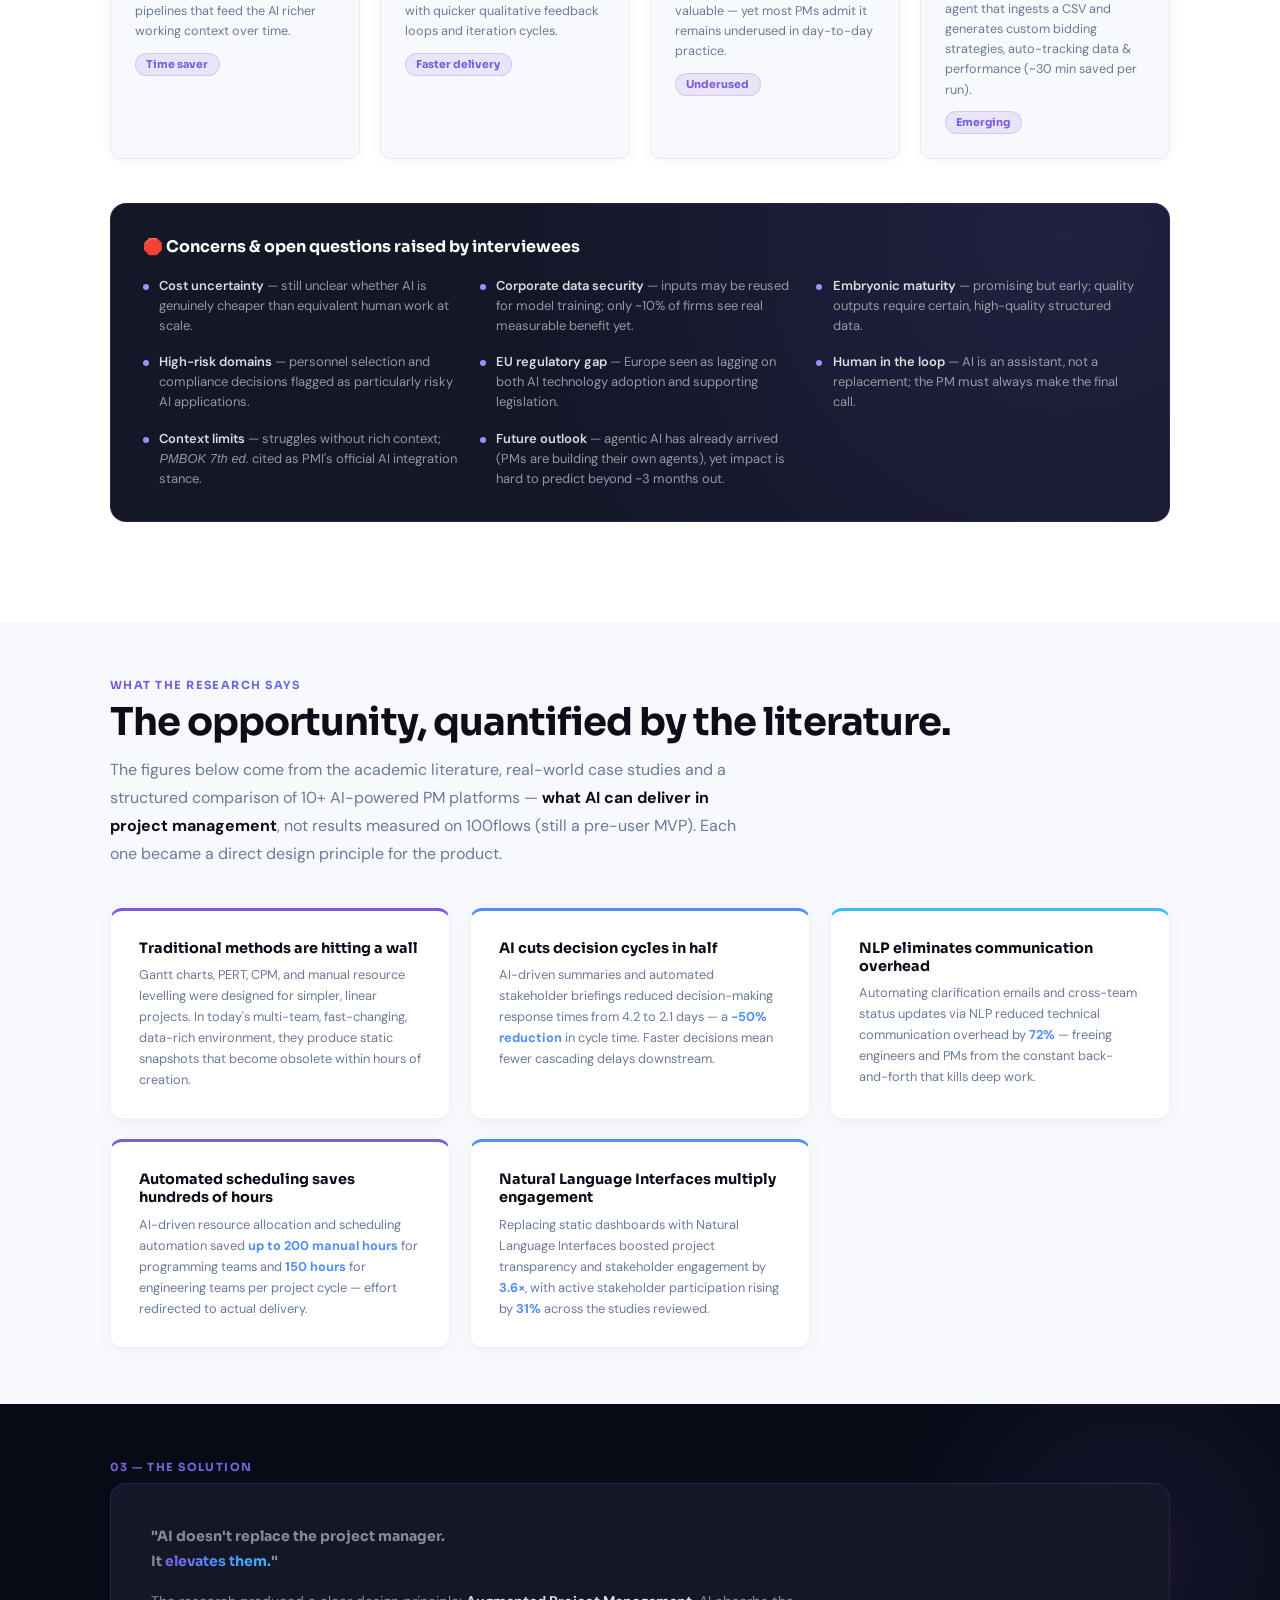
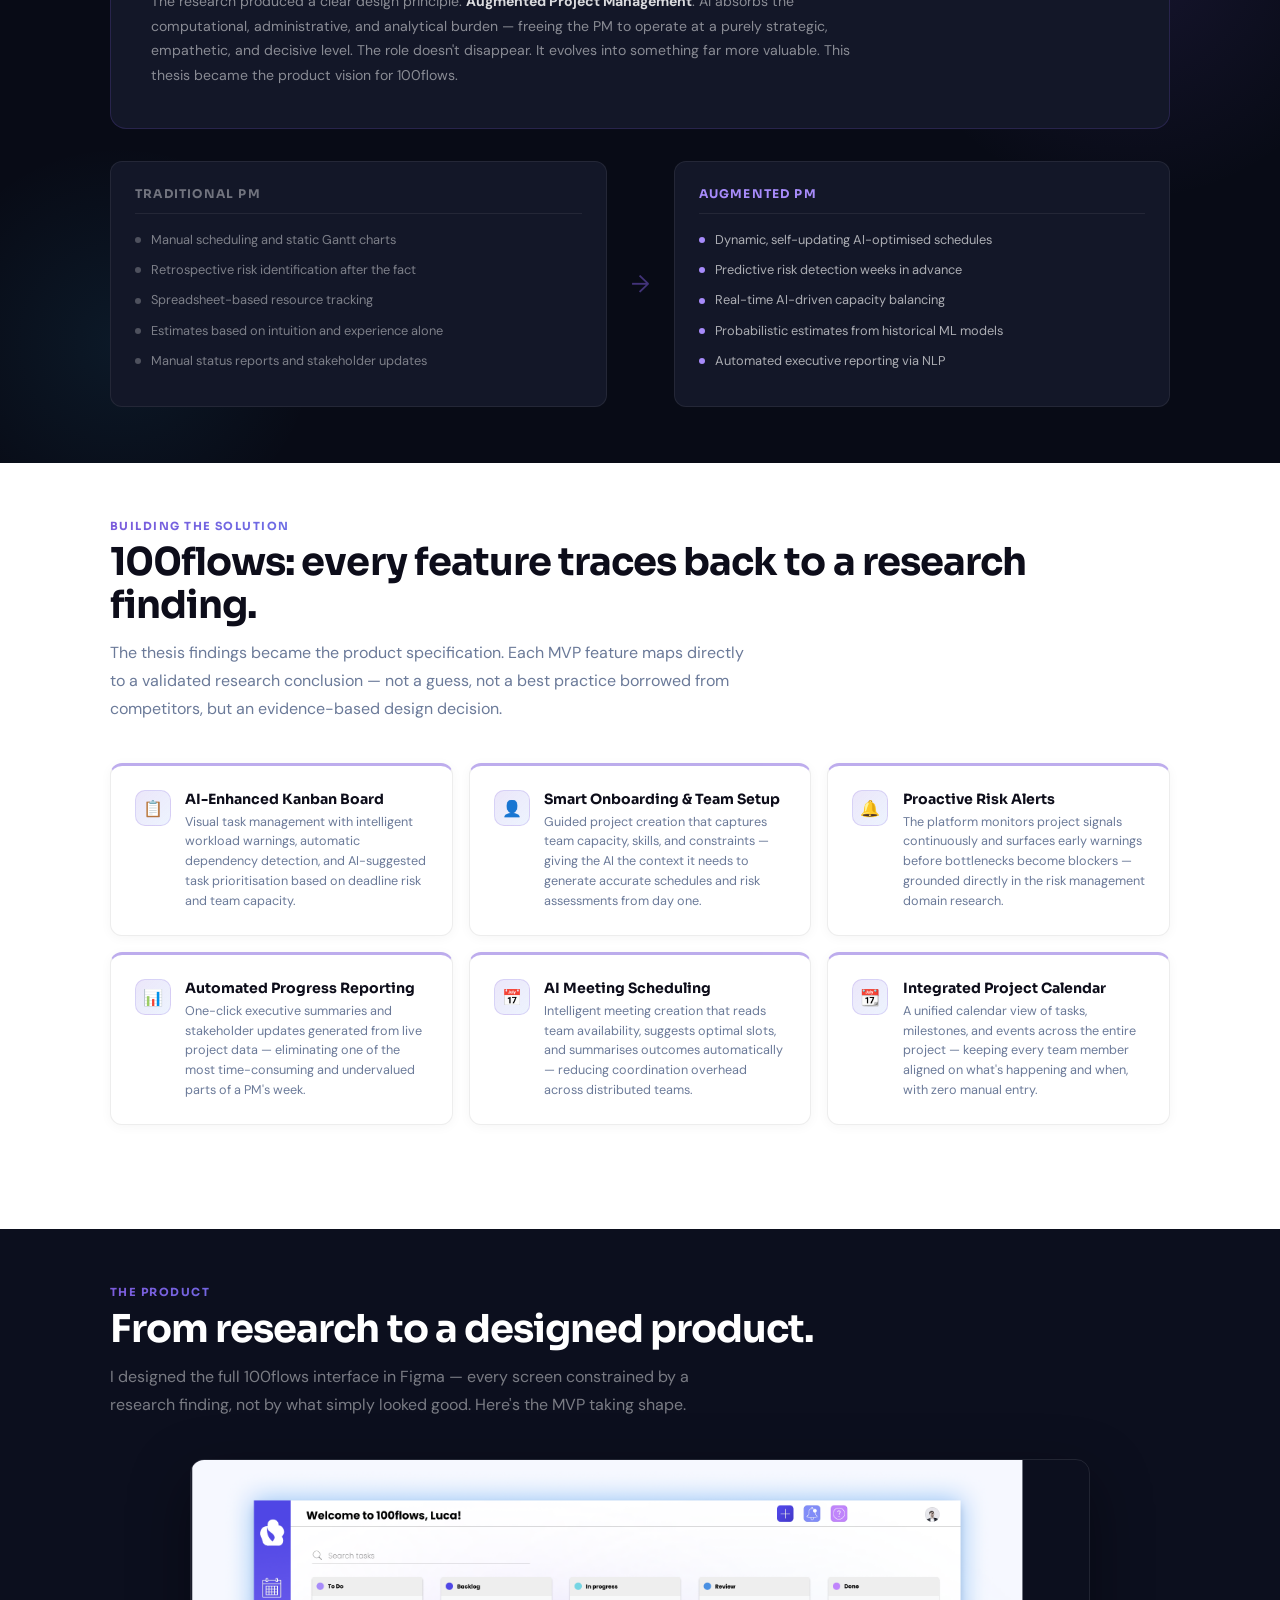
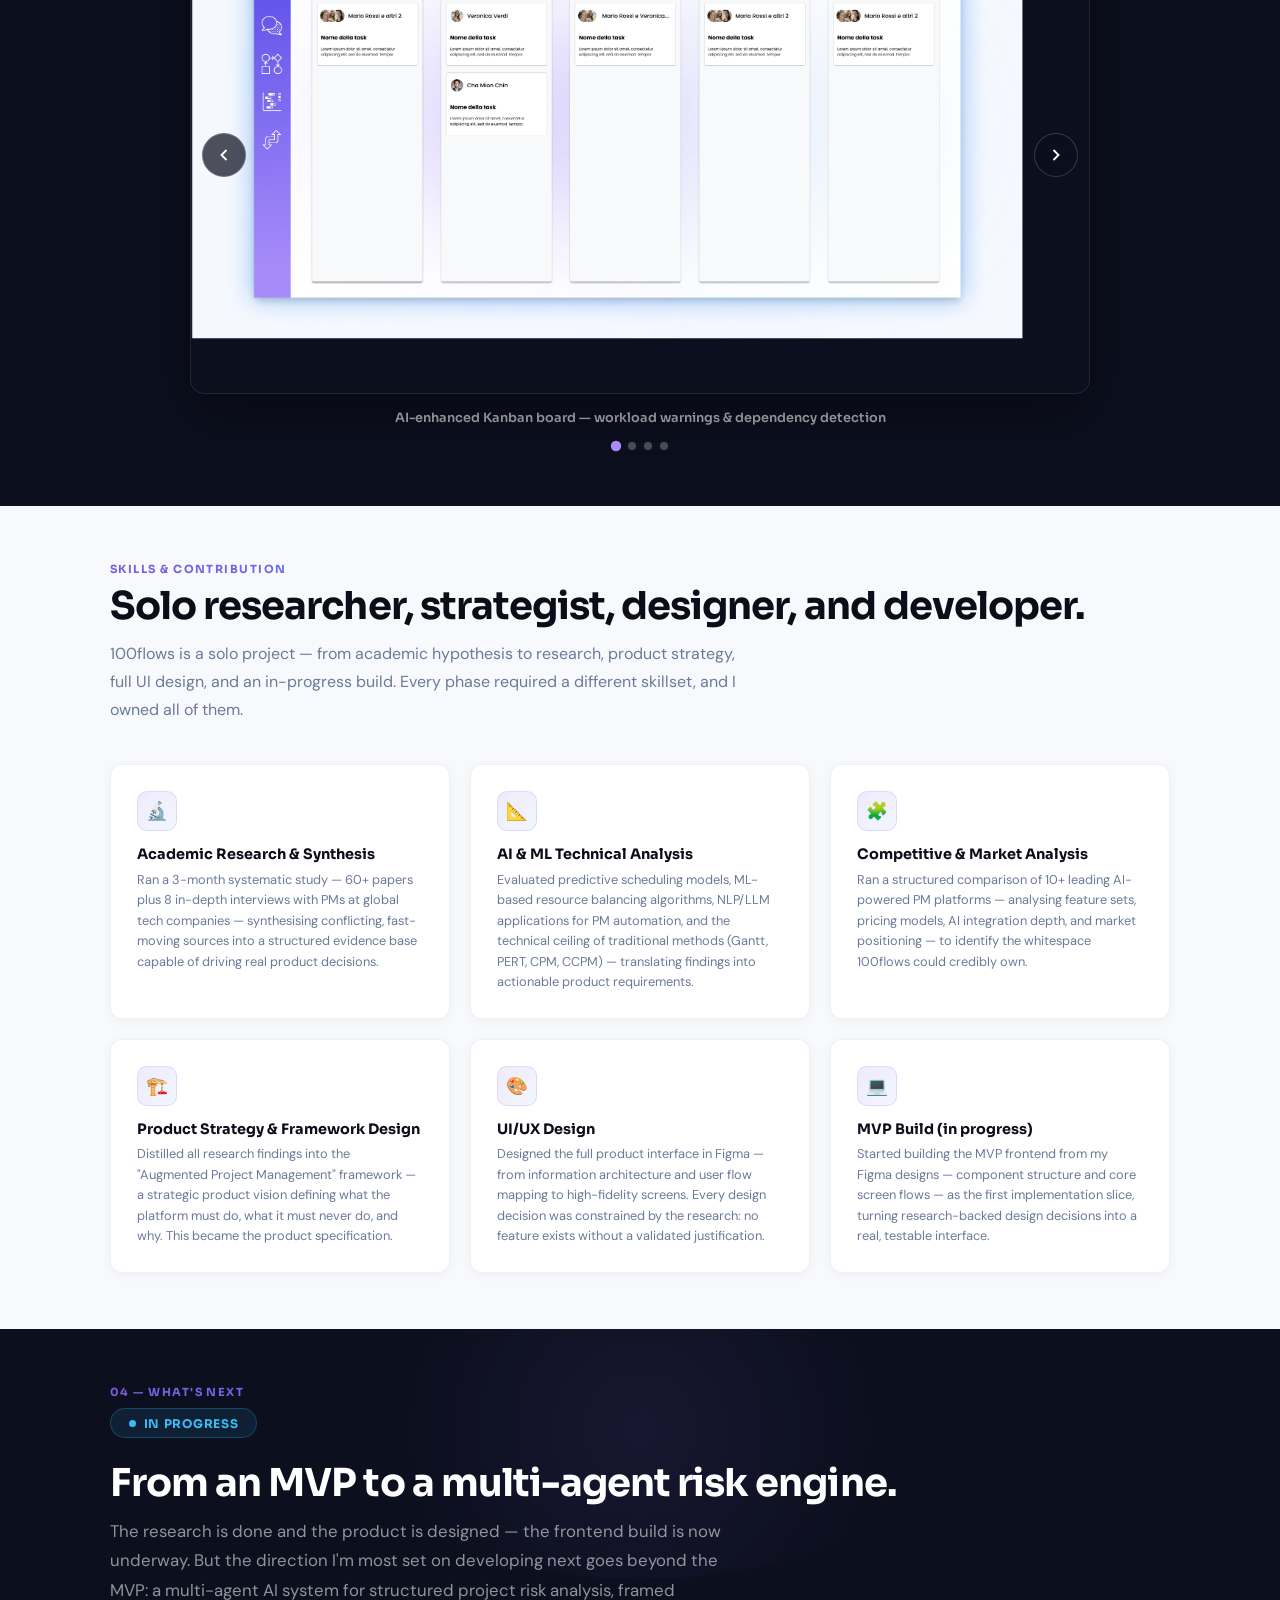
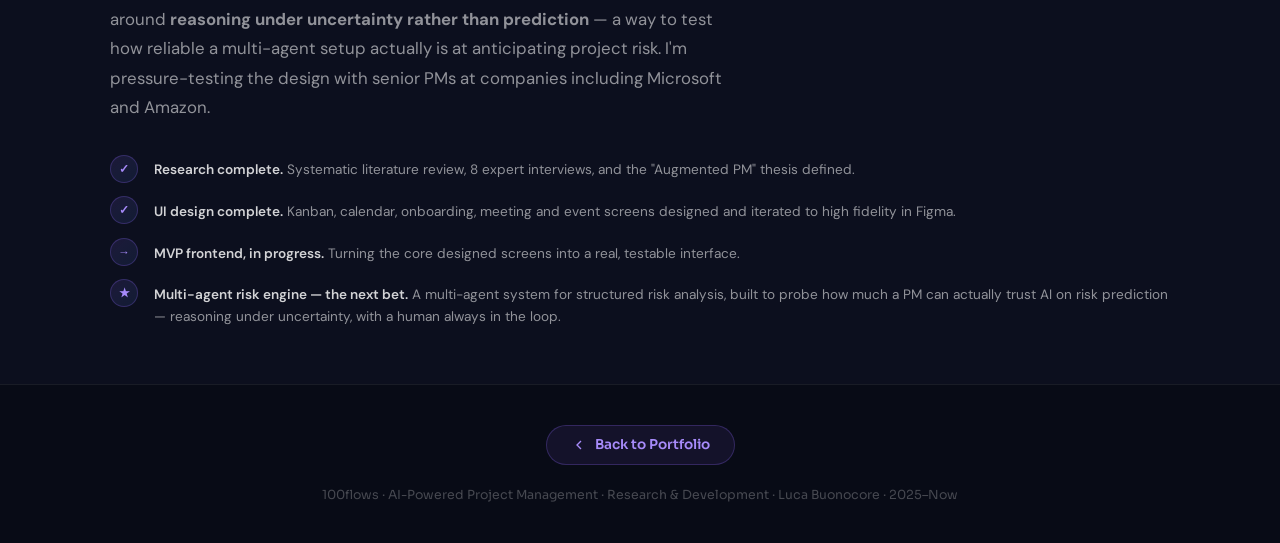
==== commit 3229793f: "Update" ====
--- a/100flows.html
+++ b/100flows.html
@@ -99,8 +99,12 @@
 .hero-sub {
 font-size: clamp(.9rem, 2.2vw, 1.08rem);
 color: rgba(255,255,255,.55); line-height: 1.75;
-max-width: 580px; margin: 0 auto 2.5rem;
-}
+max-width: 580px; margin: 0 auto 2.2rem;
+}
+.hero-facts { display:flex; flex-wrap:wrap; justify-content:center; gap:1.4rem 2.6rem; }
+.hero-facts .hf { display:flex; flex-direction:column; align-items:center; }
+.hero-facts .hf-n { font-family:'Sora',sans-serif; font-size:1.7rem; font-weight:800; line-height:1; background:var(--fl-grad); -webkit-background-clip:text; -webkit-text-fill-color:transparent; background-clip:text; }
+.hero-facts .hf-l { font-family:'Sora',sans-serif; font-size:.66rem; font-weight:600; text-transform:uppercase; letter-spacing:.07em; color:rgba(255,255,255,.5); margin-top:.4rem; }
 /* ── SHARED ── */
 section { padding: clamp(2rem, 4.5vw, 3.5rem) clamp(1rem, 5vw, 3rem); }
 .section-inner { max-width: 1060px; margin: auto; }
@@ -187,30 +191,12 @@
 
 /* ── EXPERT INTERVIEWS (light) ── */
 #interviews { background: #fff; }
-.iv-stats { display: grid; grid-template-columns: repeat(auto-fit, minmax(150px,1fr)); gap: 1rem; margin-bottom: 2.5rem; }
-.iv-stat {
-text-align: center; padding: 1.4rem 1rem; border-radius: 12px;
-border: 1px solid rgba(0,0,0,.06); box-shadow: 0 2px 12px rgba(0,0,0,.04);
-transition: transform .2s, box-shadow .2s;
-}
-.iv-stat:hover { transform: translateY(-3px); box-shadow: 0 8px 28px rgba(124,91,219,.1); }
-.iv-stat .n {
-font-family: 'Sora',sans-serif; font-size: 2rem; font-weight: 800;
-background: var(--fl-grad); -webkit-background-clip: text; -webkit-text-fill-color: transparent; background-clip: text;
-display: block; line-height: 1.1; margin-bottom: .35rem;
-}
-.iv-stat .l { font-size: .72rem; color: var(--muted); font-family: 'Sora',sans-serif; font-weight: 600; text-transform: uppercase; letter-spacing: .05em; }
 
 /* Company logos */
-.iv-logos { display: flex; flex-wrap: wrap; align-items: center; gap: .85rem; margin-bottom: 2.75rem; }
-.iv-logo {
-height: 56px; padding: 0 1.4rem; display: flex; align-items: center; justify-content: center;
-background: #fff; border: 1px solid rgba(0,0,0,.08); border-radius: 10px;
-box-shadow: 0 2px 10px rgba(0,0,0,.04); transition: transform .2s, box-shadow .2s;
-min-width: 110px;
-}
-.iv-logo:hover { transform: translateY(-3px); box-shadow: 0 8px 22px rgba(0,0,0,.1); }
-.iv-logo img { display: block; height: 28px; width: auto; max-width: 130px; object-fit: contain; }
+.iv-logos { display: flex; flex-wrap: wrap; align-items: center; gap: 1.5rem 2.6rem; margin-bottom: 2.75rem; }
+.iv-logo { display: flex; align-items: center; justify-content: center; }
+.iv-logo img { display: block; height: 30px; width: auto; max-width: 132px; object-fit: contain; opacity: .82; transition: opacity .2s; }
+.iv-logo:hover img { opacity: 1; }
 .iv-logo img.lg-stacked { height: 46px; }
 
 /* Use cases */
@@ -451,6 +437,12 @@
 <p class="hero-sub">
 An AI-powered project management platform born from a systematic academic study into how artificial intelligence is reshaping every domain of project management — from planning and risk, to resources and stakeholder communication.
 </p>
+<div class="hero-facts">
+<div class="hf"><span class="hf-n">60+</span><span class="hf-l">Papers reviewed</span></div>
+<div class="hf"><span class="hf-n">8</span><span class="hf-l">PMs interviewed</span></div>
+<div class="hf"><span class="hf-n">5</span><span class="hf-l">PM domains mapped</span></div>
+<div class="hf"><span class="hf-n">10+</span><span class="hf-l">Platforms analysed</span></div>
+</div>
 </div>
 </section>
 
@@ -490,7 +482,7 @@
 <div class="research-glow"></div>
 <div class="section-inner">
 <span class="section-label">02 — Research &amp; Insight</span>
-<h2 class="section-title">60+ papers. 5 PM domains. One clear conclusion.</h2>
+<h2 class="section-title">One systematic thesis. One clear conclusion.</h2>
 <p class="section-desc">
 Before writing a single line of product spec, I ran a systematic university thesis — a rigorous review of the academic literature, industry reports and real-world case studies across every core PM domain, mapping exactly where AI creates technical leverage and where it still breaks down. The research confirmed the problem and produced the blueprint for the solution.
 </p>
@@ -538,13 +530,7 @@
 Desk research proves a problem exists — it doesn't prove people feel it. To ground the thesis in reality, I ran in-depth interviews with <strong>8 Product Managers</strong> across enterprise and research organisations, mapping where AI already creates value and where it still falls short.
 </p>
 
-<div class="iv-stats">
-<div class="iv-stat"><span class="n">8</span><span class="l">PMs Interviewed</span></div>
-<div class="iv-stat"><span class="n">6</span><span class="l">Organisations</span></div>
-<div class="iv-stat"><span class="n">8</span><span class="l">Recurring Use-Cases</span></div>
-<div class="iv-stat"><span class="n">8</span><span class="l">Critical Concerns Surfaced</span></div>
-</div>
-
+<div class="iv-sublabel">The 8 PMs I interviewed came from</div>
 <!-- Company logos (real, downloaded from official sources) -->
 <div class="iv-logos">
   <div class="iv-logo"><img src="img/logos/amazon.svg" alt="Amazon"/></div>
@@ -629,10 +615,10 @@
 <!-- KEY FINDINGS -->
 <section id="findings" class="on-light">
 <div class="section-inner">
-<span class="section-label">Validation Findings</span>
-<h2 class="section-title">What the research actually proved.</h2>
+<span class="section-label">What the Research Says</span>
+<h2 class="section-title">The opportunity, quantified by the literature.</h2>
 <p class="section-desc">
-The thesis cross-referenced academic literature, real-world case studies, and a structured comparison of 10+ leading AI-powered PM platforms. Five quantified conclusions emerged — each one becoming a direct design principle for 100flows.
+The figures below come from the academic literature, real-world case studies and a structured comparison of 10+ AI-powered PM platforms — <strong style="color:var(--text);">what AI can deliver in project management</strong>, not results measured on 100flows (still a pre-user MVP). Each one became a direct design principle for the product.
 </p>
 <div class="findings-grid">
 <div class="finding-card">
